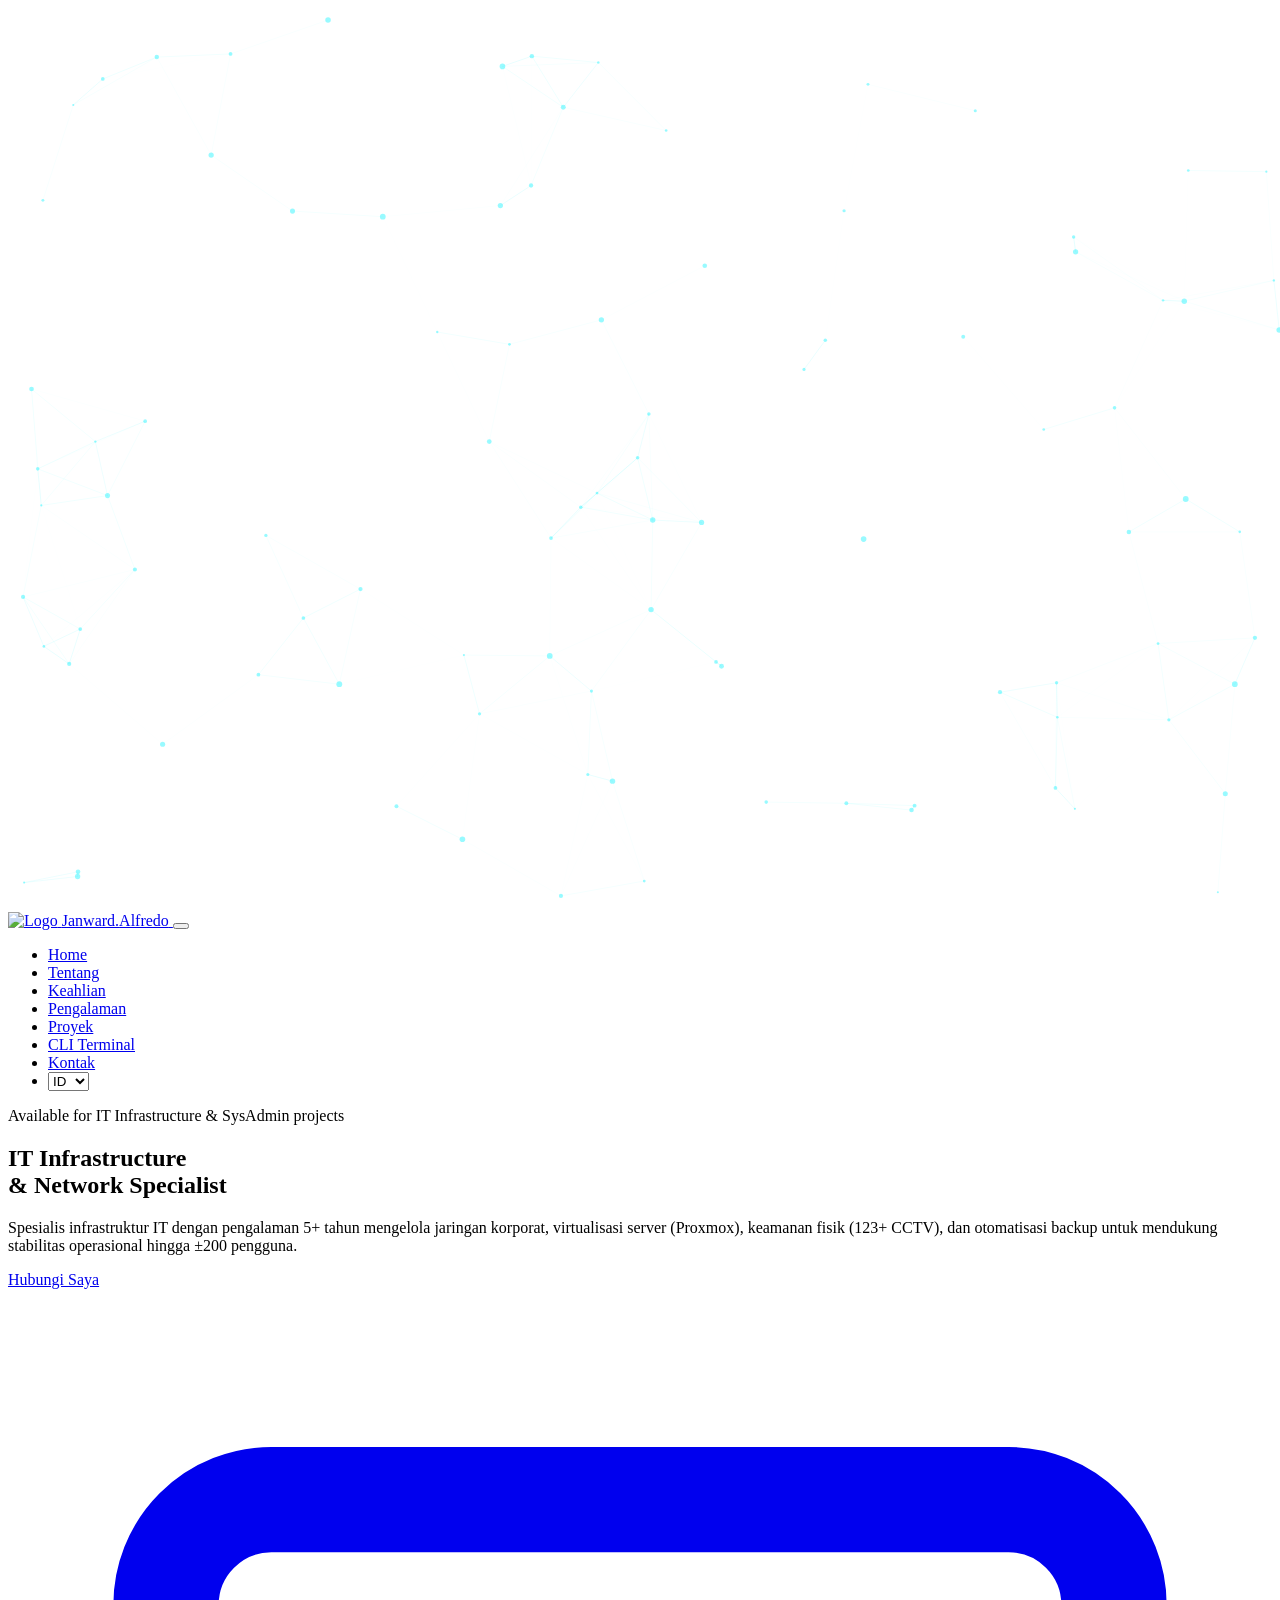
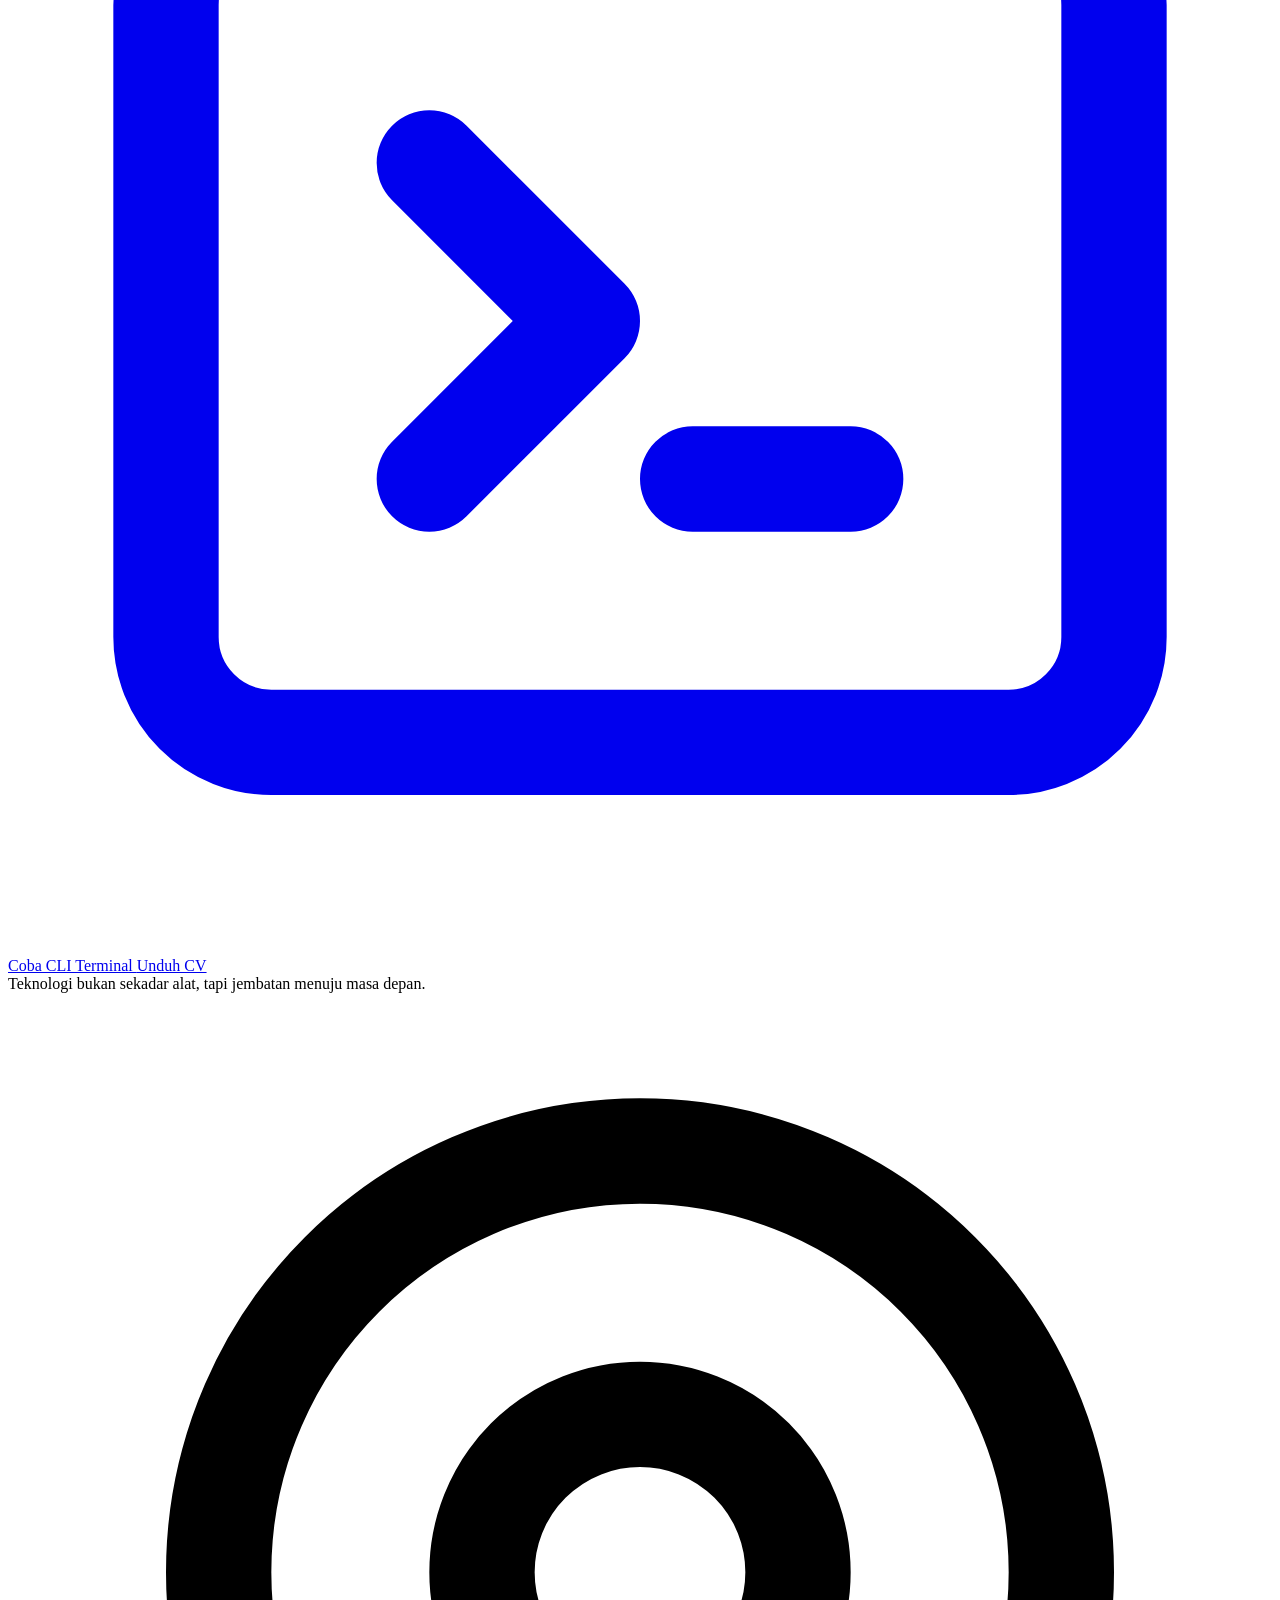
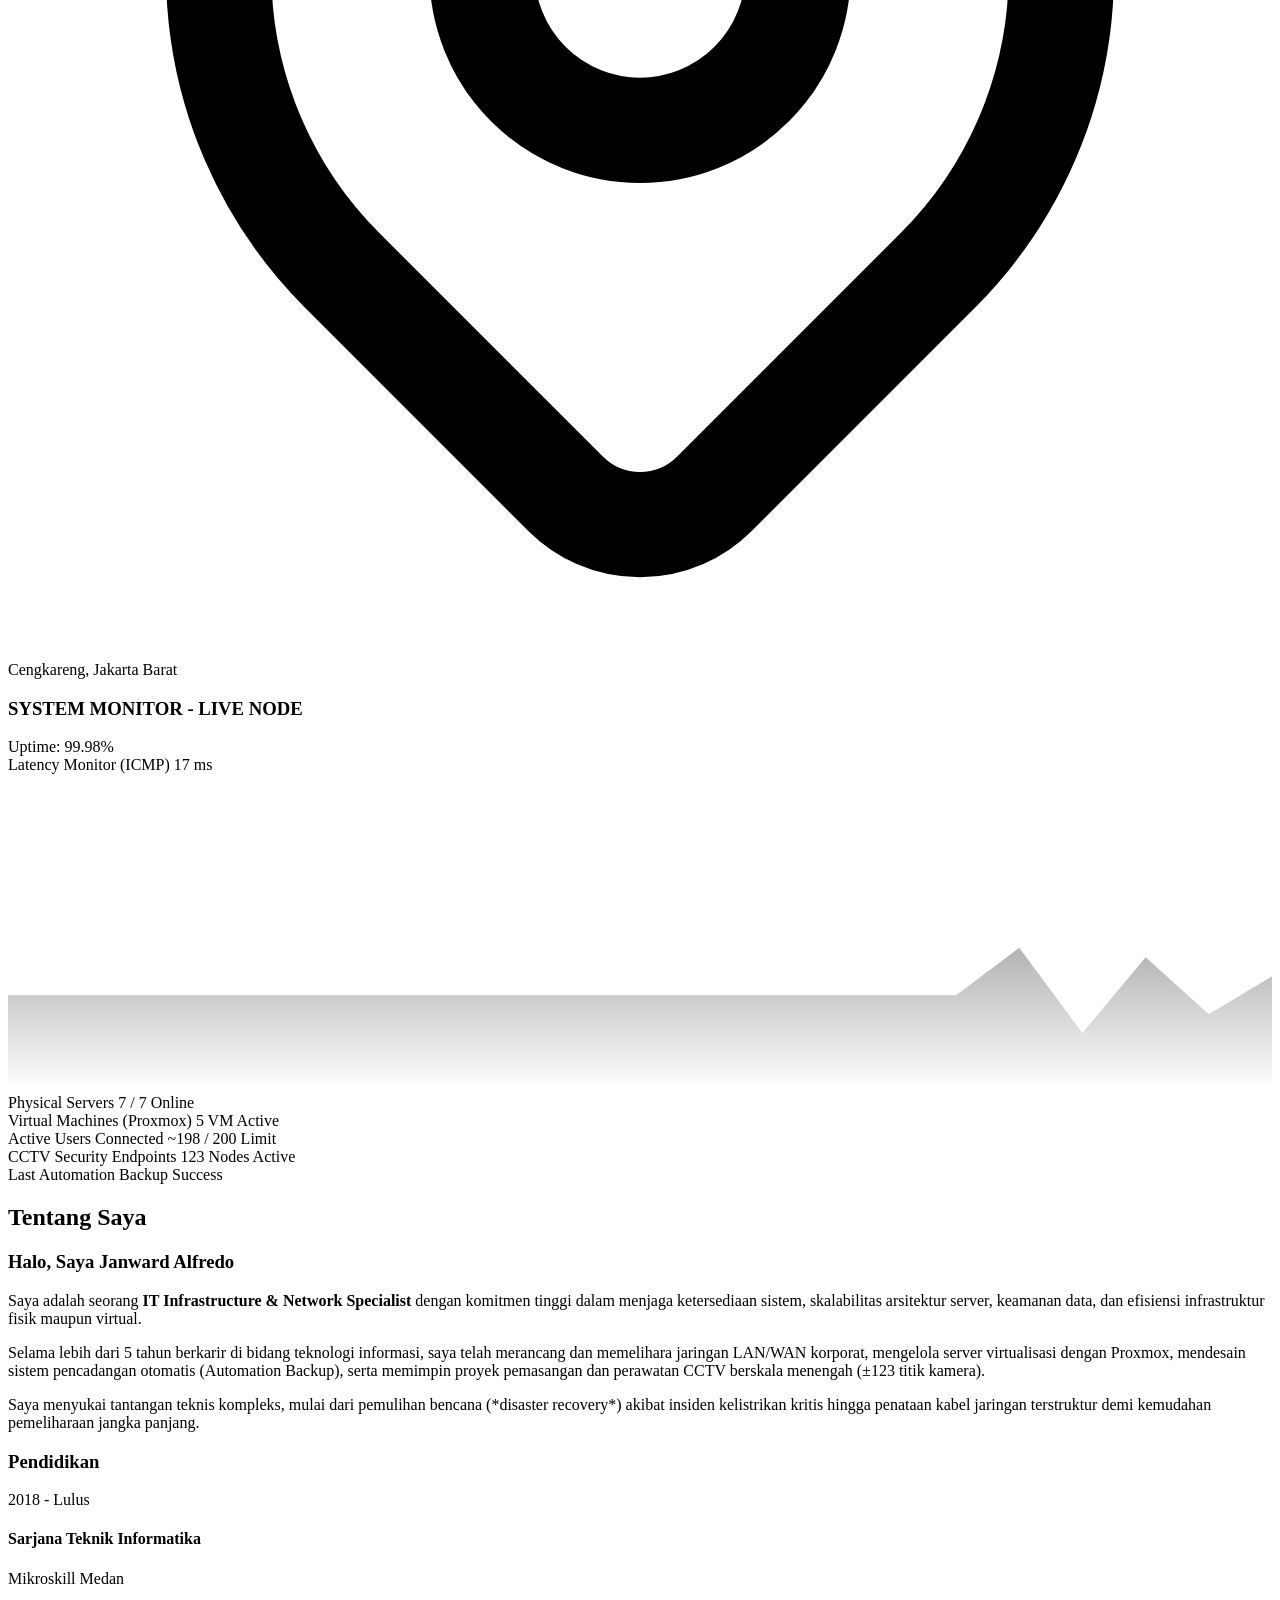
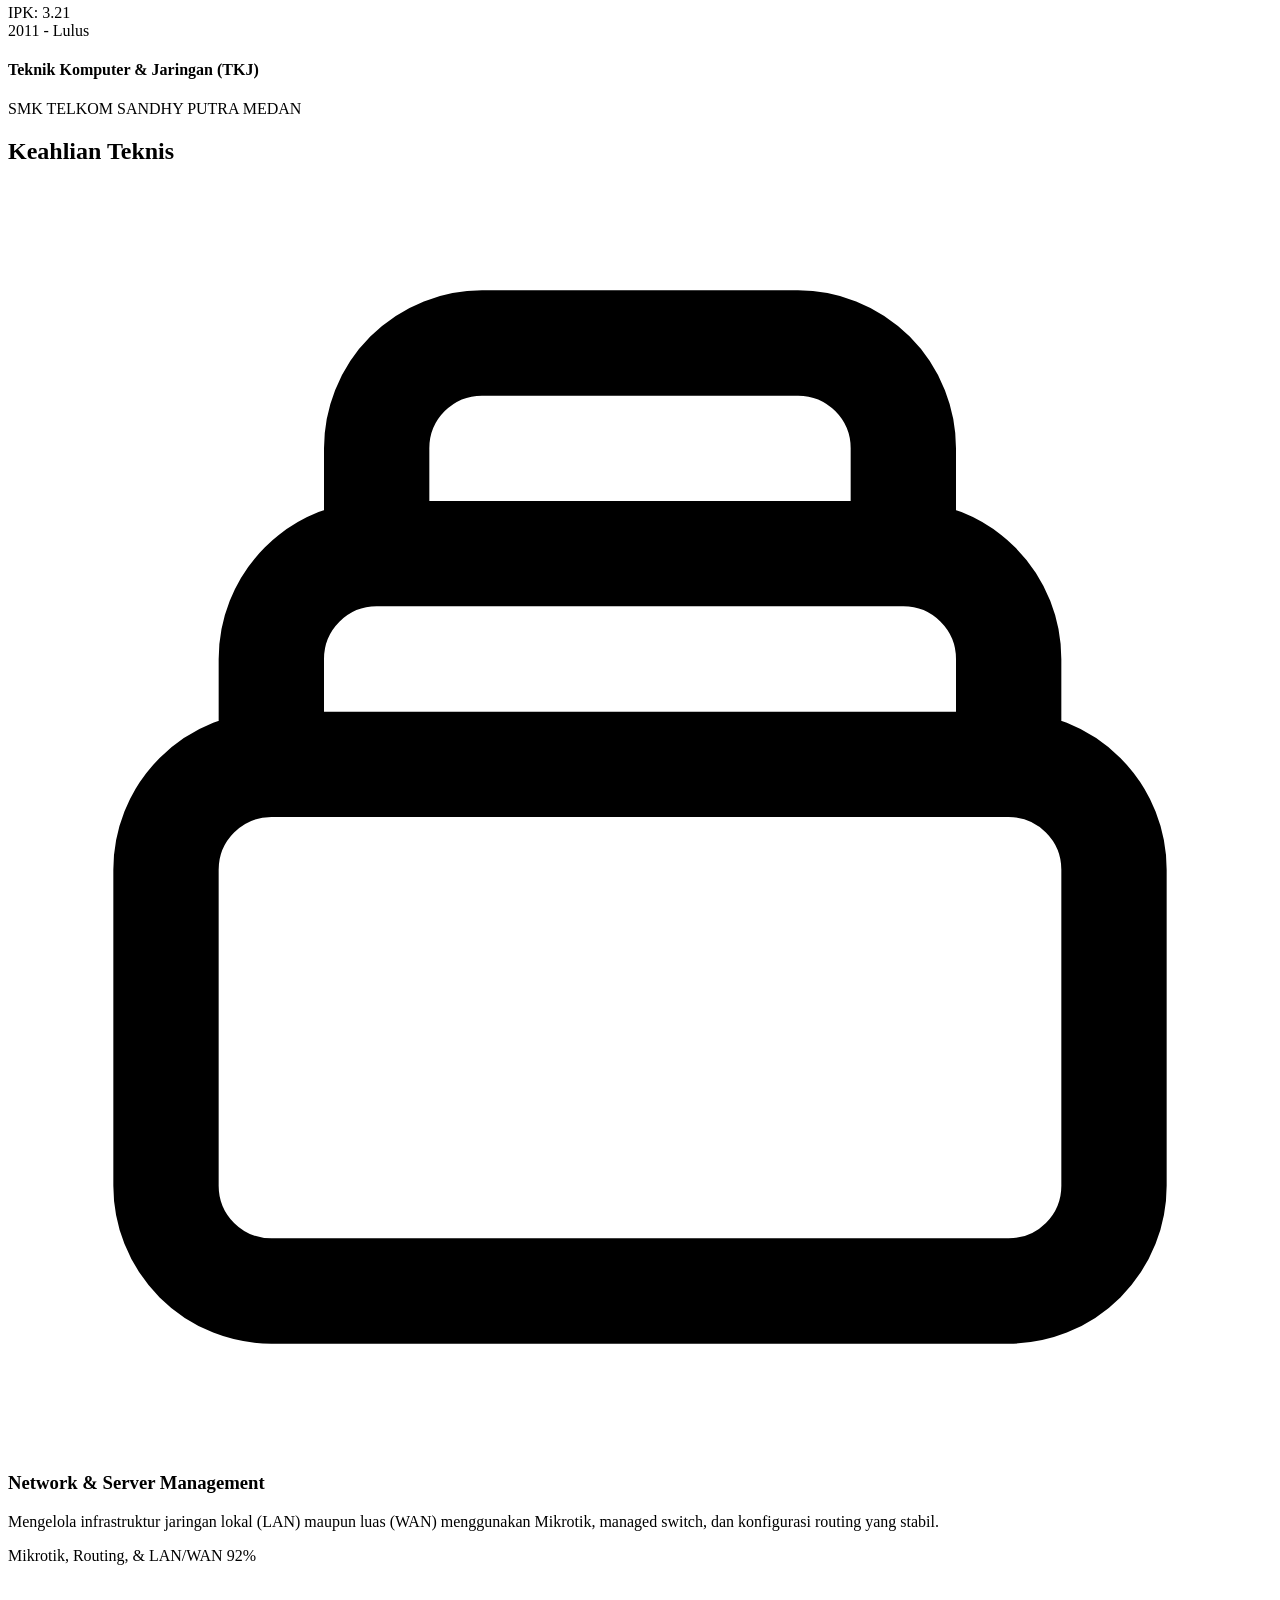
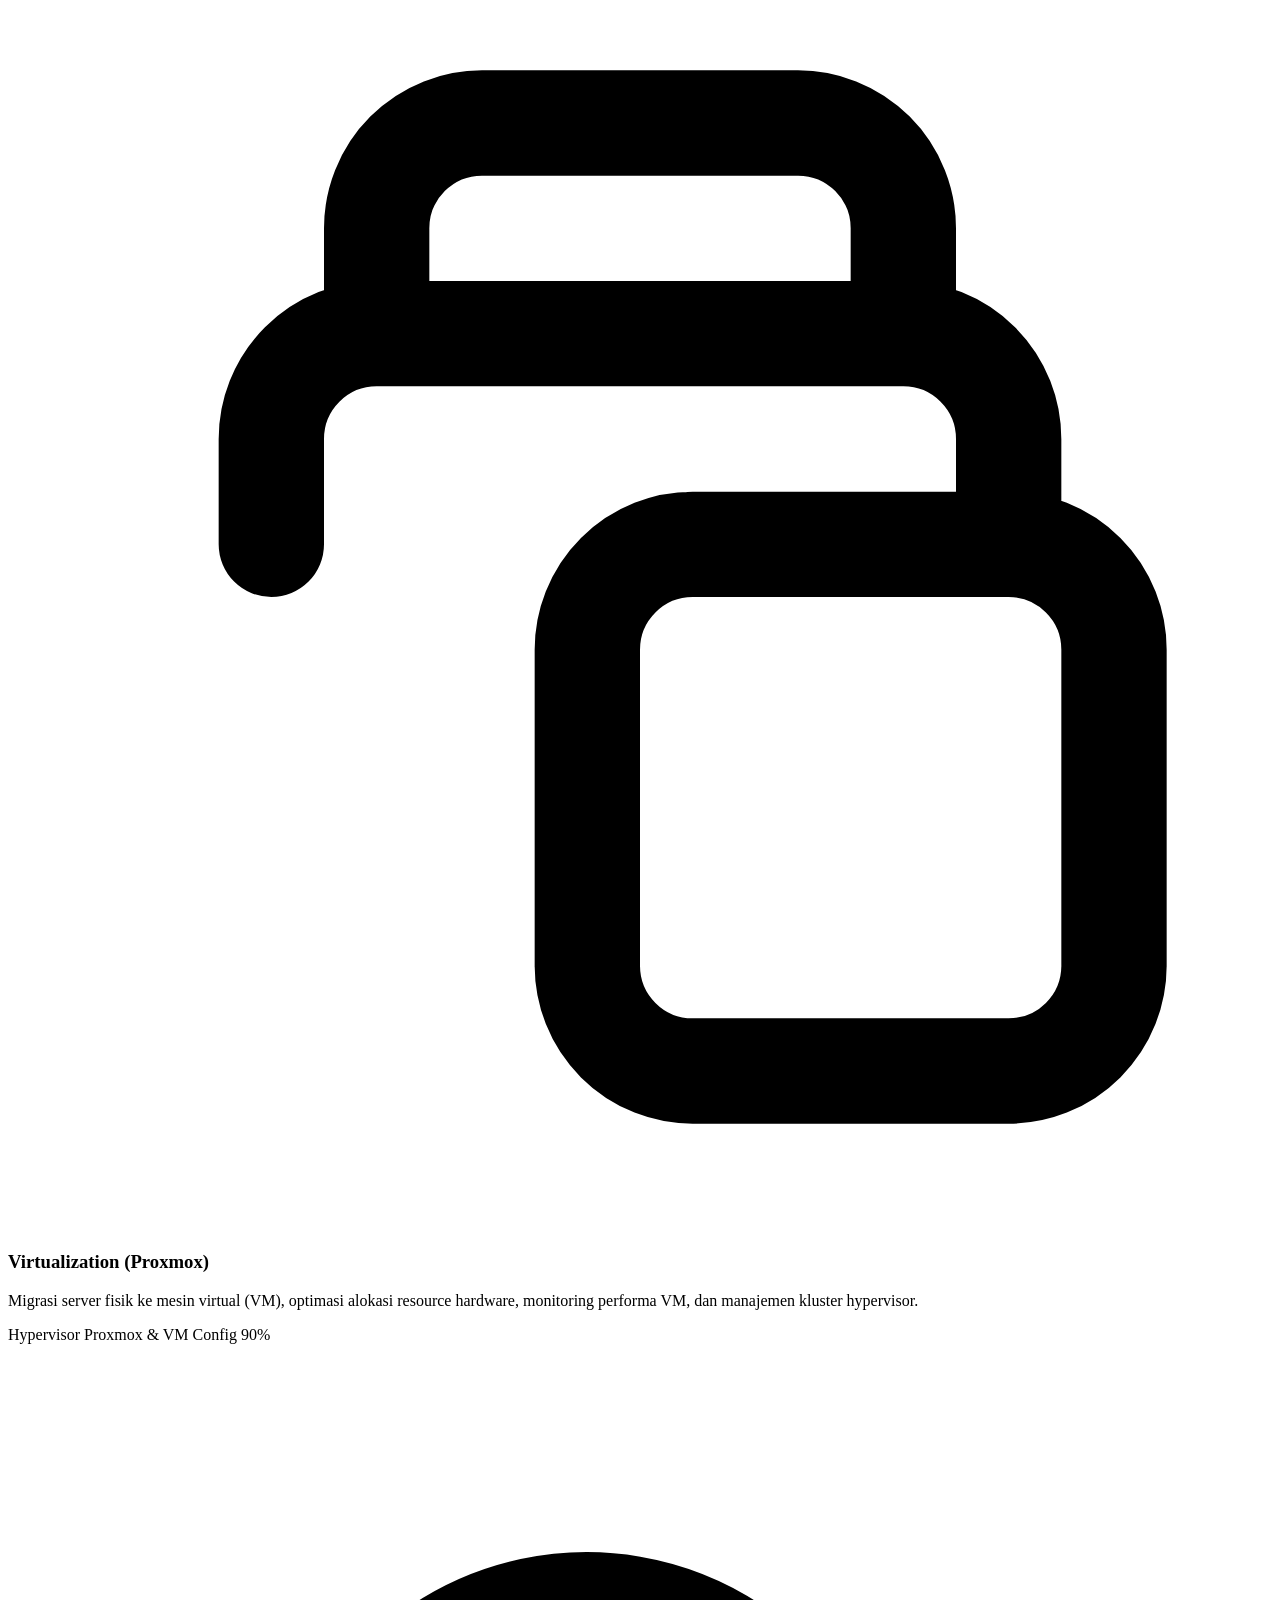
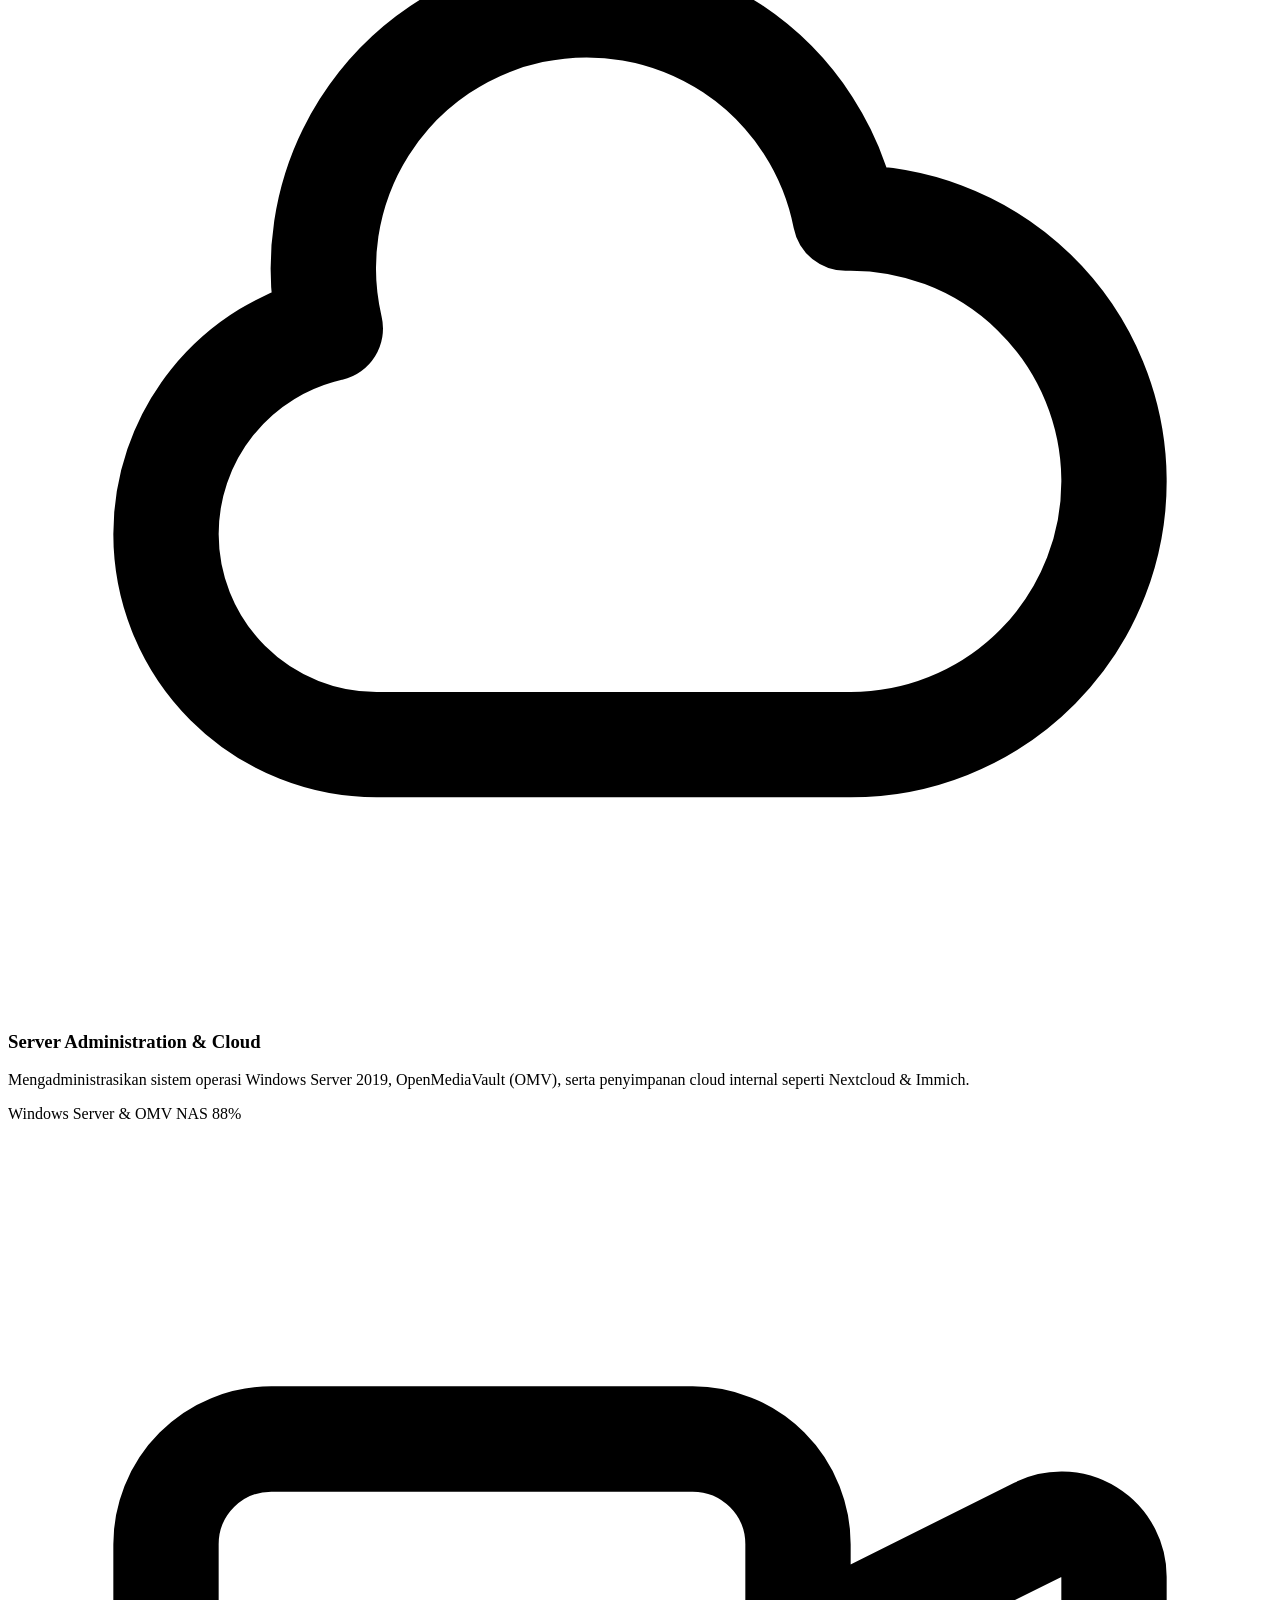
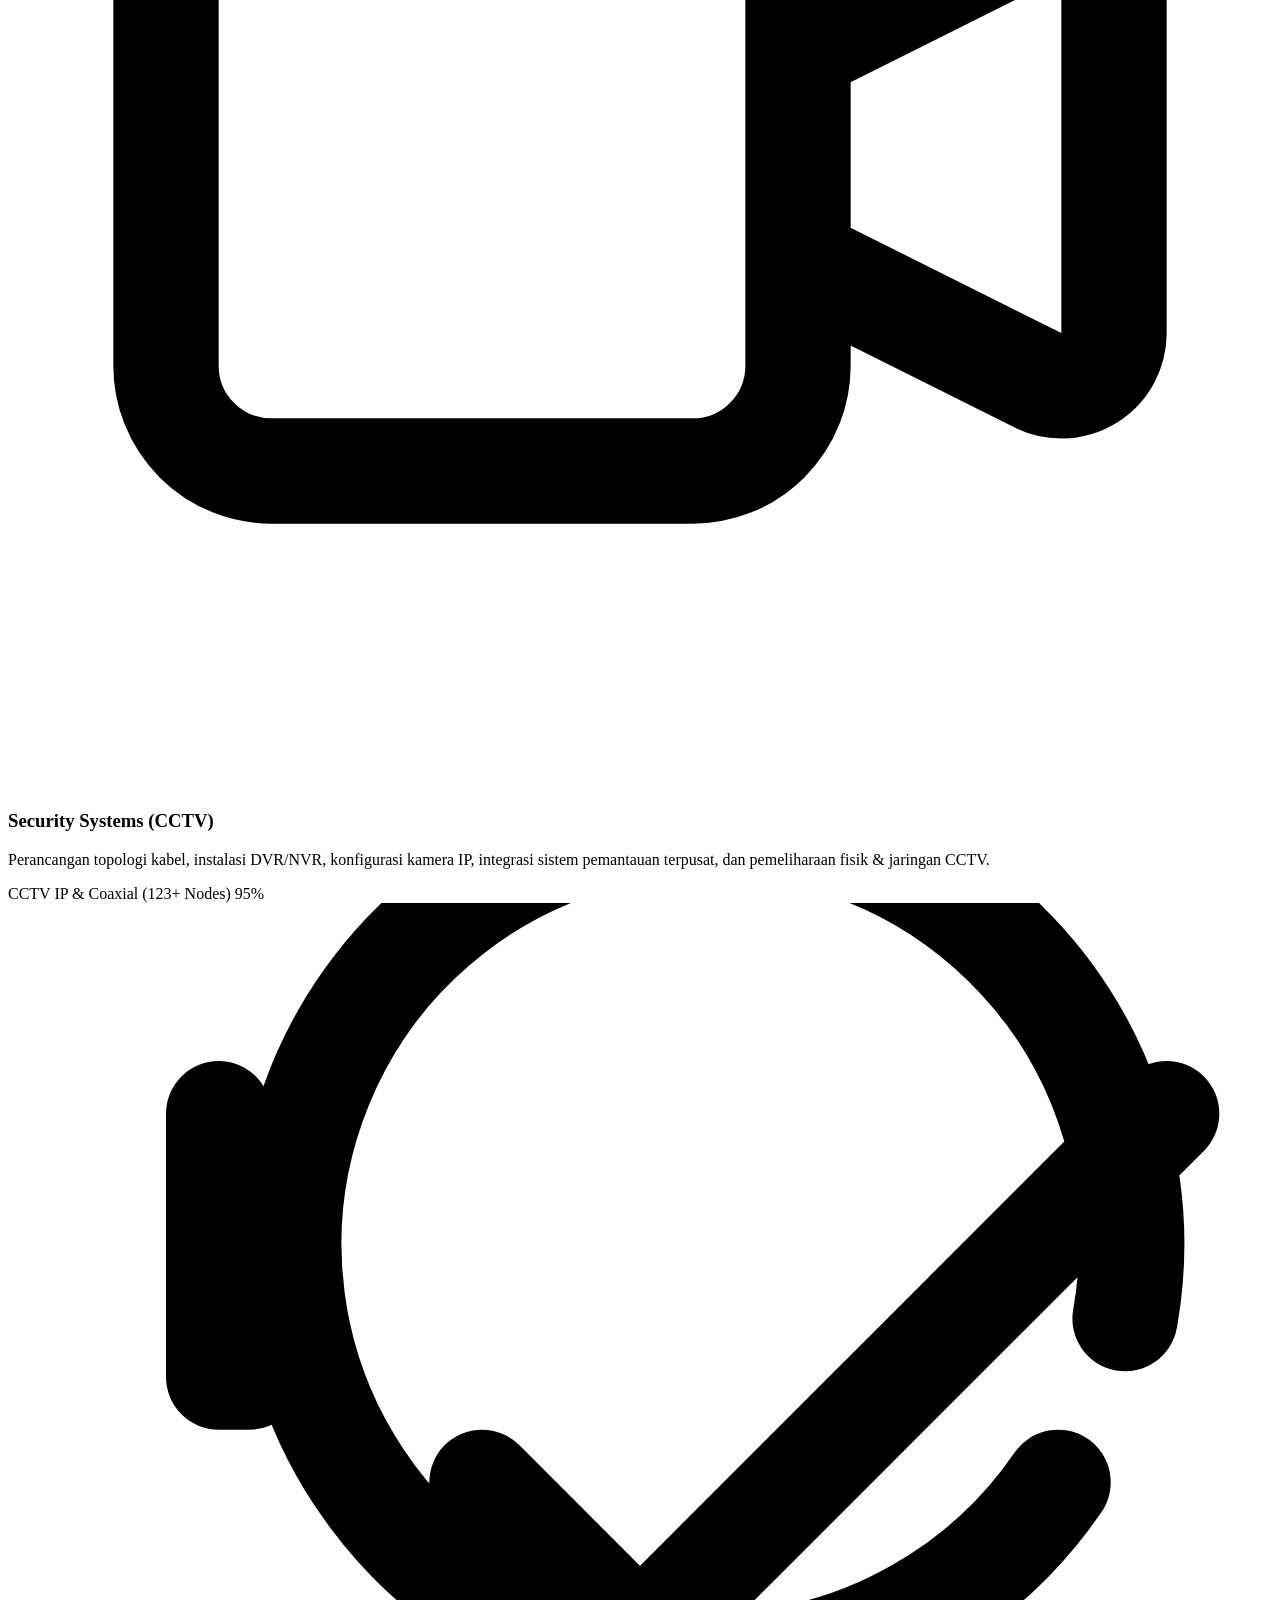
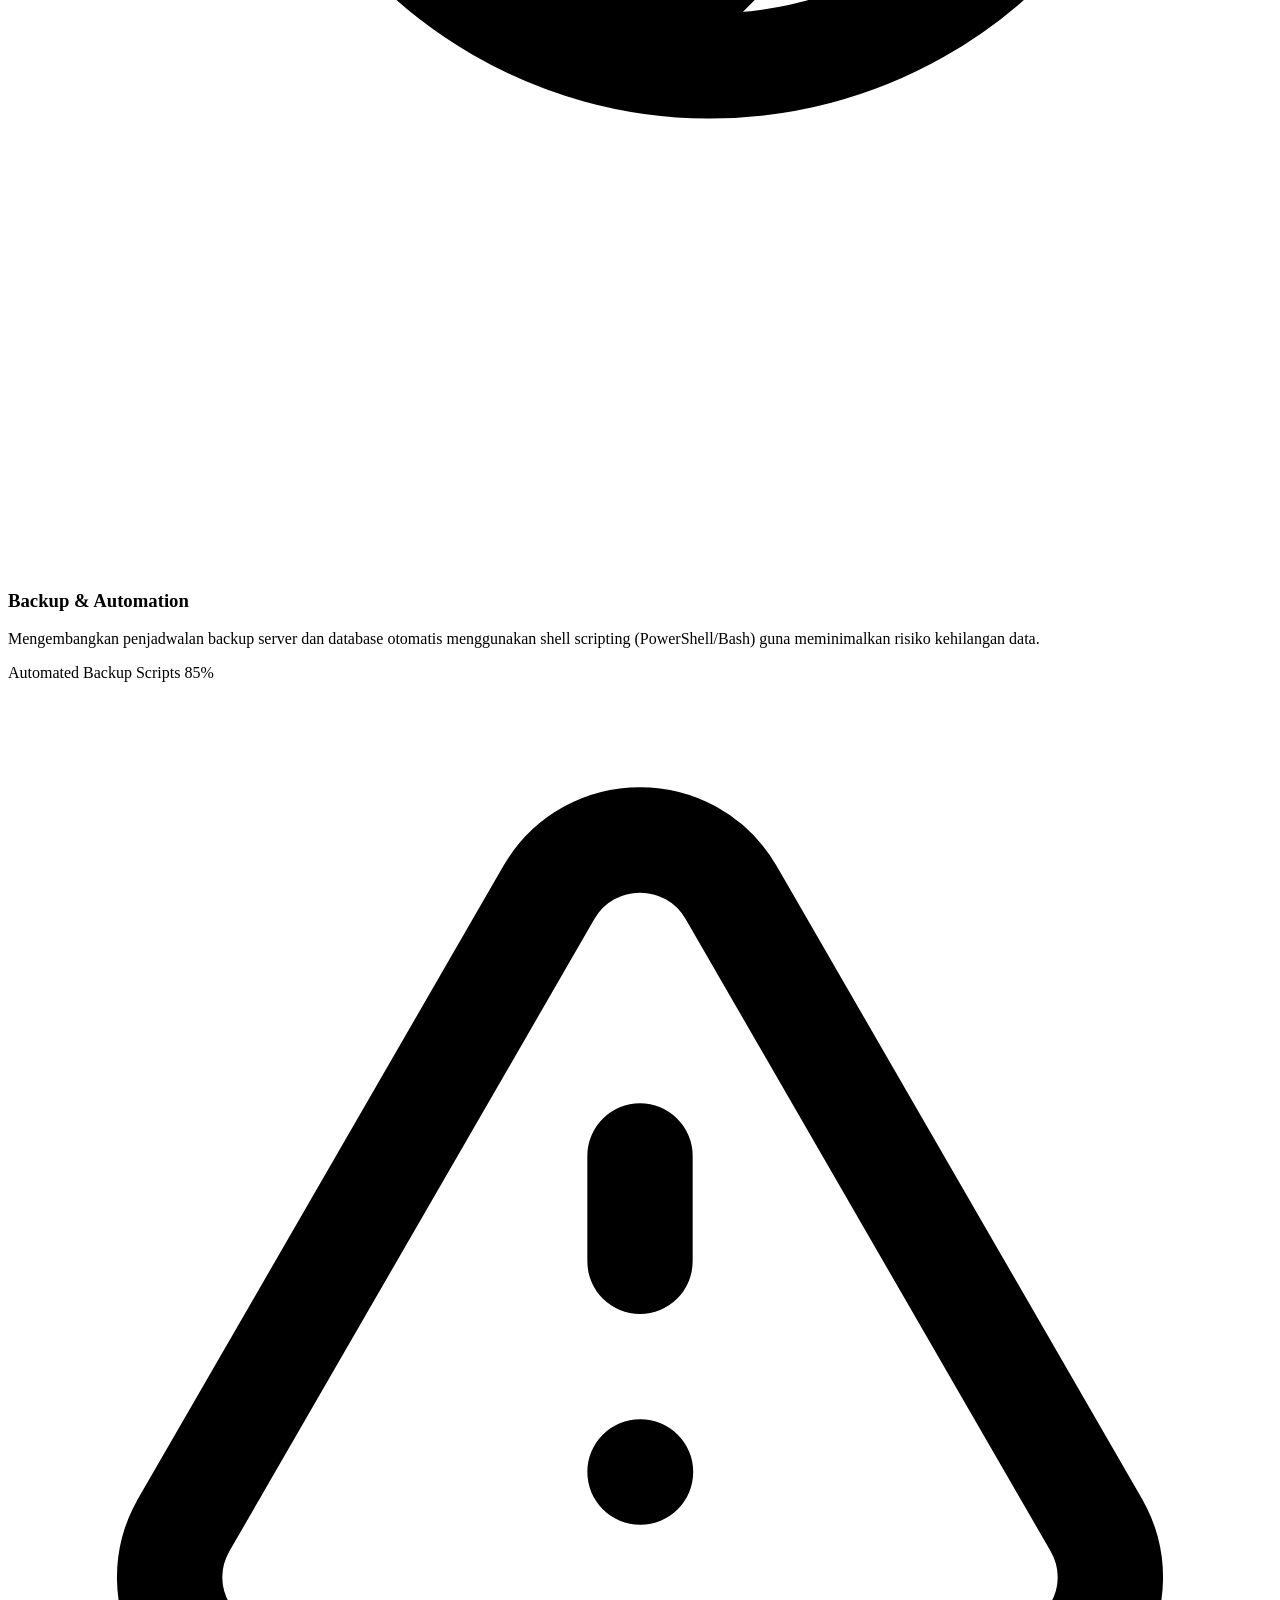
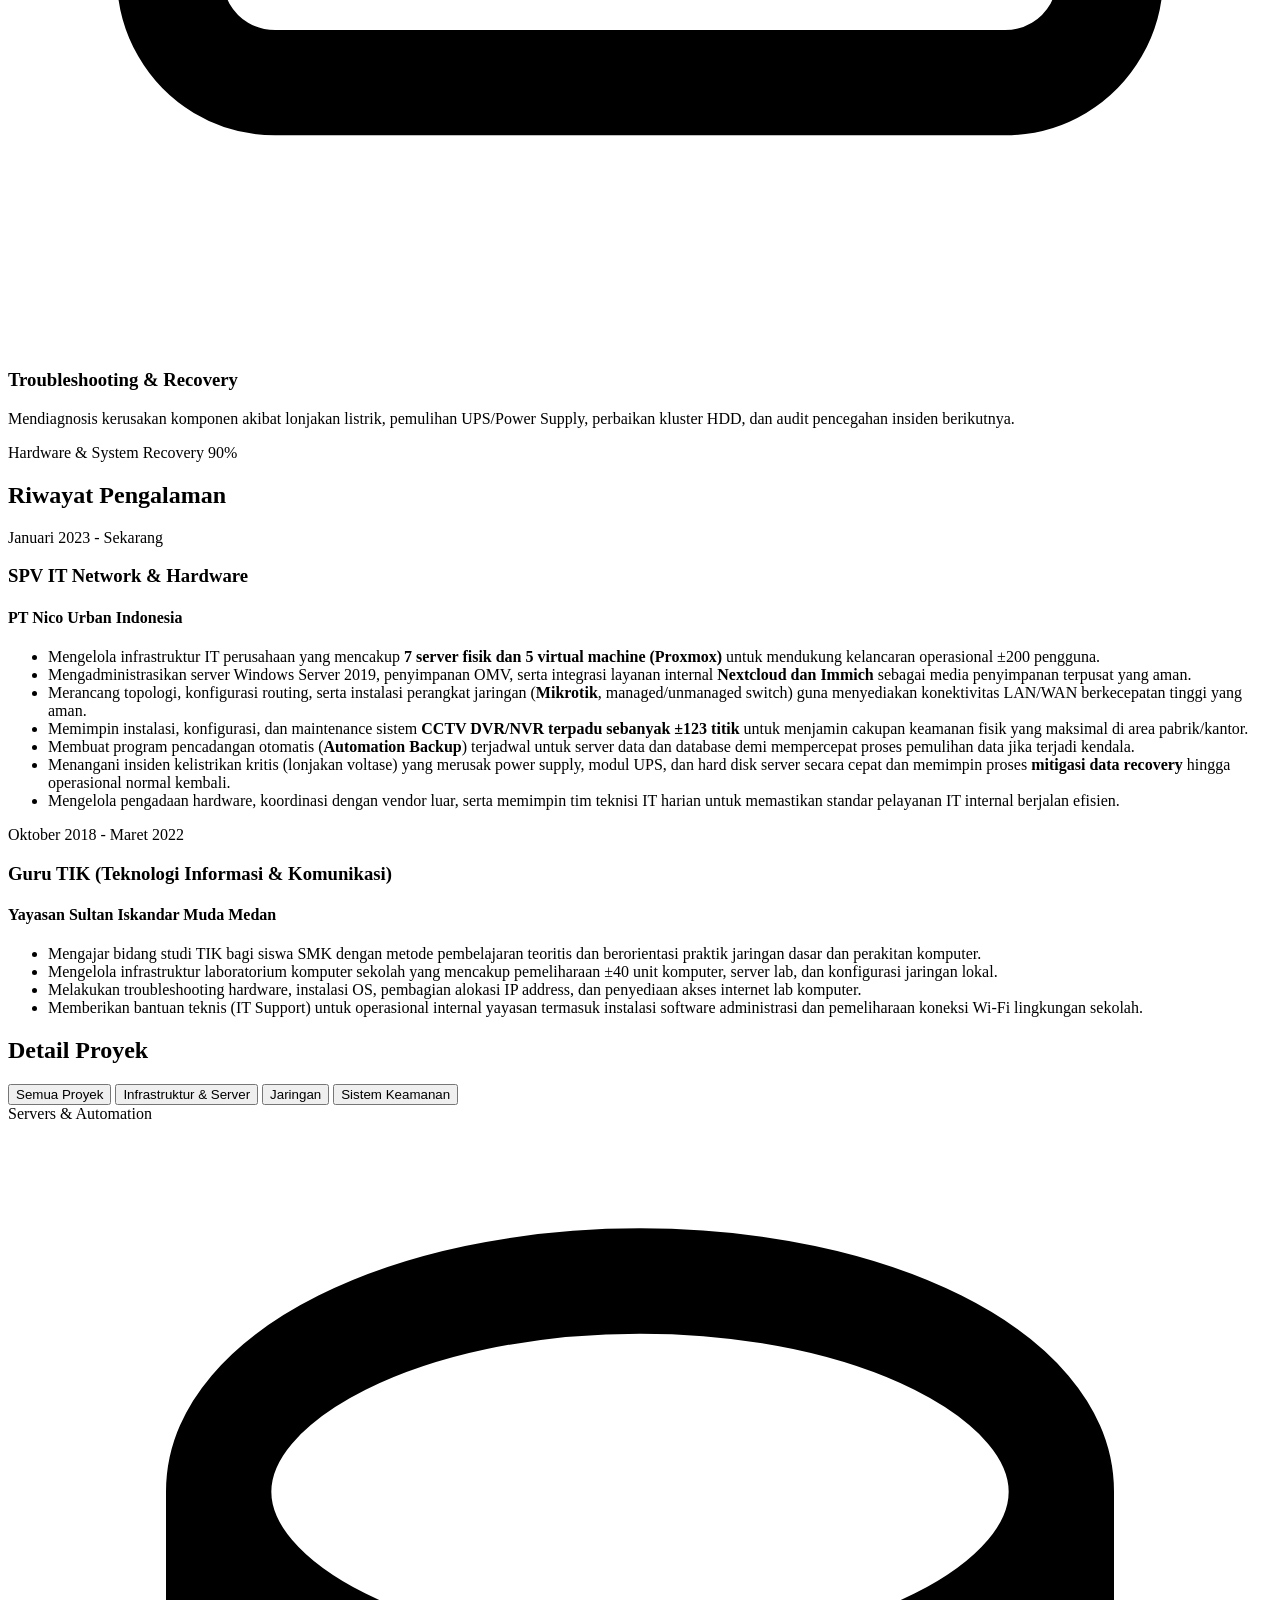
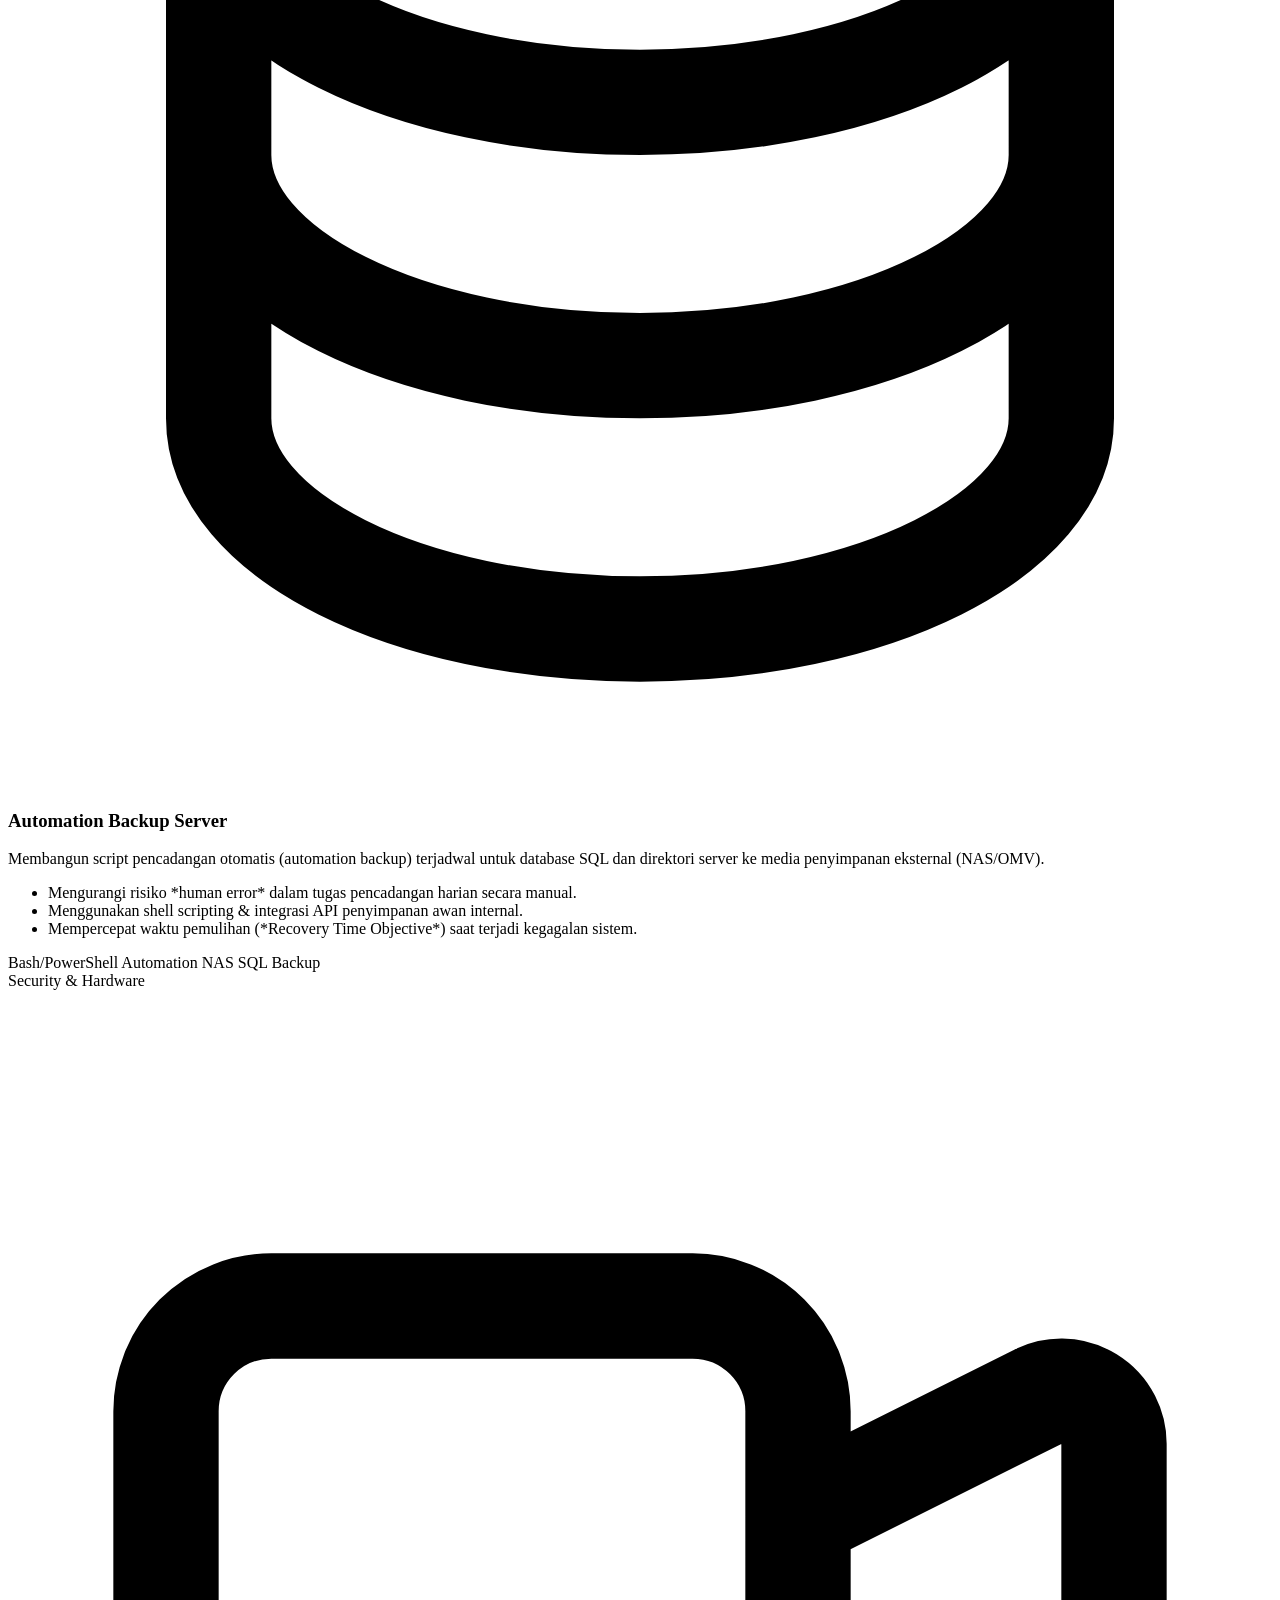
==== index.html @ 88305dc4 "Perbaiki form kontak dan keamanan website Co-authored-by: Copilot <223556219+Copilot@users.noreply.g" ====
<!DOCTYPE html>
<html lang="id">

<head>
    <meta charset="UTF-8">
    <meta name="viewport" content="width=device-width, initial-scale=1.0">
    <meta name="description"
        content="Portfolio Profesional Janward Alfredo - IT Infrastructure, Network & Server Specialist dengan pengalaman 5+ tahun dalam pengelolaan server, virtualisasi, jaringan, dan keamanan.">
    <title>Janward Alfredo | IT Infrastructure & Network Specialist</title>
    <!-- Google Fonts -->
    <link rel="preconnect" href="https://fonts.googleapis.com">
    <link rel="preconnect" href="https://fonts.gstatic.com" crossorigin>
    <link
        href="https://fonts.googleapis.com/css2?family=Fira+Code:wght@400;500;700&family=Inter:wght@300;400;500;600;700;800&display=swap"
        rel="stylesheet">
    <!-- Main Stylesheet -->
    <link rel="stylesheet" href="index.css">
</head>

<body>
    <!-- Background Canvas Node Network -->
    <canvas id="network-canvas"></canvas>

    <!-- Header / Navigation Bar -->
    <header class="navbar">
        <div class="navbar-container">
            <a href="#" class="logo">
                <!-- <span class="logo-icon">&lt;/&gt;</span>-->
                <img src="Logo.png" alt="Logo" class="logo-icon">
                <span class="logo-text">Janward.<span>Alfredo</span></span>
            </a>
            <button class="nav-toggle" id="nav-toggle" aria-label="Buka menu navigasi" aria-controls="nav-menu" aria-expanded="false">
                <span class="bar"></span>
                <span class="bar"></span>
                <span class="bar"></span>
            </button>
            <nav class="nav-menu" id="nav-menu">
                <ul>
                    <li><a href="#hero" class="nav-link active">Home</a></li>
                    <li><a href="#about" class="nav-link">Tentang</a></li>
                    <li><a href="#skills" class="nav-link">Keahlian</a></li>
                    <li><a href="#experience" class="nav-link">Pengalaman</a></li>
                    <li><a href="#projects" class="nav-link">Proyek</a></li>
                    <li><a href="#terminal-section" class="nav-link">CLI Terminal</a></li>
                    <li><a href="#contact" class="nav-link btn-contact-nav" data-i18n="navContact">Kontak</a></li>
                    <li>
                        <select class="lang-dropdown" aria-label="Pilih bahasa" onchange="setLanguage(this.value)">
                            <option value="id">ID</option>
                            <option value="en">EN</option>
                        </select>
                    </li>
                </ul>
            </nav>
        </div>
    </header>
    <main class="main-content">

        <!-- Hero Section -->
        <section id="hero" class="hero-section">
            <div class="container hero-grid">
                <div class="hero-info animate-left">
                    <div class="status-badge">
                        <span class="ping-dot"></span>
                        <span class="status-text">Available for IT Infrastructure & SysAdmin projects</span>
                    </div>
                    <h1 class="hero-title">
                        IT Infrastructure <br>
                        <span class="gradient-text">&amp; Network Specialist</span>
                    </h1>
                    <p class="hero-description">
                        Spesialis infrastruktur IT dengan pengalaman 5+ tahun mengelola jaringan korporat, virtualisasi
                        server (Proxmox), keamanan fisik (123+ CCTV), dan otomatisasi backup untuk mendukung stabilitas
                        operasional hingga &plusmn;200 pengguna.
                    </p>
                    <div class="hero-cta">
                        <a href="#contact" class="btn btn-primary">Hubungi Saya</a>
                        <a href="#terminal-section" class="btn btn-secondary">
                            <svg class="icon-btn" fill="none" stroke="currentColor" viewBox="0 0 24 24"
                                xmlns="http://www.w3.org/2000/svg">
                                <path stroke-linecap="round" stroke-linejoin="round" stroke-width="2"
                                    d="M8 9l3 3-3 3m5 0h3M5 20h14a2 2 0 002-2V6a2 2 0 00-2-2H5a2 2 0 00-2 2v12a2 2 0 002 2z">
                                </path>
                            </svg>
                            Coba CLI Terminal
                        </a>
                        <a href="Janward Alfredo - CV.pdf" class="btn btn-secondary" download>
                            Unduh CV
                        </a>
                    </div>

                    <div class="janward-motivasi-box">
                        <div class="janward-motivasi-content" id="janward-motivasi-text">Loading...</div>
                    </div>
                    <div class="location-tag">
                        <svg class="icon" fill="none" stroke="currentColor" viewBox="0 0 24 24"
                            xmlns="http://www.w3.org/2000/svg">
                            <path stroke-linecap="round" stroke-linejoin="round" stroke-width="2"
                                d="M17.657 16.657L13.414 20.9a1.998 1.998 0 01-2.827 0l-4.244-4.243a8 8 0 1111.314 0z">
                            </path>
                            <path stroke-linecap="round" stroke-linejoin="round" stroke-width="2"
                                d="M15 11a3 3 0 11-6 0 3 3 0 016 0z"></path>
                        </svg>
                        <span>Cengkareng, Jakarta Barat</span>
                    </div>
                </div>

                <!-- Server Dashboard Widget -->
                <div class="hero-dashboard animate-right">
                    <div class="dashboard-card">
                        <div class="dashboard-header">
                            <div class="dashboard-title">
                                <span class="pulse-green"></span>
                                <h3>SYSTEM MONITOR - LIVE NODE</h3>
                            </div>
                            <span class="uptime-badge">Uptime: 99.98%</span>
                        </div>
                        <div class="dashboard-body">
                            <!-- Live Terminal Graph -->
                            <div class="graph-container">
                                <div class="graph-header">
                                    <span>Latency Monitor (ICMP)</span>
                                    <span id="live-latency">12 ms</span>
                                </div>
                                <div class="svg-graph-wrapper">
                                    <svg id="latency-svg" viewBox="0 0 400 100" preserveAspectRatio="none">
                                        <defs>
                                            <linearGradient id="graph-grad" x1="0%" y1="0%" x2="0%" y2="100%">
                                                <stop offset="0%" stop-color="var(--accent-cyan)" stop-opacity="0.3">
                                                </stop>
                                                <stop offset="100%" stop-color="var(--accent-cyan)" stop-opacity="0.0">
                                                </stop>
                                            </linearGradient>
                                        </defs>
                                        <!-- Gradient area -->
                                        <path id="latency-area" fill="url(#graph-grad)"
                                            d="M 0 100 Q 100 100 200 100 T 400 100 L 400 100 L 0 100 Z"></path>
                                        <!-- Line path -->
                                        <path id="latency-line" fill="none" stroke="var(--accent-cyan)" stroke-width="2"
                                            d="M 0 100 Q 100 100 200 100 T 400 100"></path>
                                    </svg>
                                </div>
                            </div>
                            <!-- Stats Grid -->
                            <div class="stats-grid">
                                <div class="stat-box">
                                    <span class="stat-label">Physical Servers</span>
                                    <span class="stat-value text-blue">7 / 7 <span class="stat-sub">Online</span></span>
                                </div>
                                <div class="stat-box">
                                    <span class="stat-label">Virtual Machines (Proxmox)</span>
                                    <span class="stat-value text-cyan">5 VM <span class="stat-sub">Active</span></span>
                                </div>
                                <div class="stat-box">
                                    <span class="stat-label">Active Users Connected</span>
                                    <span class="stat-value text-emerald">~198 <span class="stat-sub">/ 200
                                            Limit</span></span>
                                </div>
                                <div class="stat-box">
                                    <span class="stat-label">CCTV Security Endpoints</span>
                                    <span class="stat-value text-green">123 <span class="stat-sub">Nodes
                                            Active</span></span>
                                </div>
                            </div>
                            <!-- Automation Backup Status -->
                            <div class="backup-status">
                                <div class="backup-label">
                                    <span>Last Automation Backup</span>
                                    <span class="backup-badge-success">Success</span>
                                </div>
                                <div class="progress-bar-container">
                                    <div class="progress-bar-fill" style="width: 100%"></div>
                                </div>
                            </div>
                        </div>
                    </div>
                </div>
            </div>
        </section>

        <!-- About Section -->
        <section id="about" class="about-section scroll-reveal">
            <div class="container">
                <div class="section-header text-center">
                    <h2 class="section-title">Tentang Saya</h2>
                    <div class="title-underline"></div>
                </div>

                <div class="about-content grid-2">
                    <div class="about-text">
                        <h3>Halo, Saya Janward Alfredo</h3>
                        <p class="paragraph">
                            Saya adalah seorang <strong>IT Infrastructure &amp; Network Specialist</strong> dengan
                            komitmen tinggi dalam menjaga ketersediaan sistem, skalabilitas arsitektur server, keamanan
                            data, dan efisiensi infrastruktur fisik maupun virtual.
                        </p>
                        <p class="paragraph">
                            Selama lebih dari 5 tahun berkarir di bidang teknologi informasi, saya telah merancang dan
                            memelihara jaringan LAN/WAN korporat, mengelola server virtualisasi dengan Proxmox,
                            mendesain sistem pencadangan otomatis (Automation Backup), serta memimpin proyek pemasangan
                            dan perawatan CCTV berskala menengah (&plusmn;123 titik kamera).
                        </p>
                        <p class="paragraph">
                            Saya menyukai tantangan teknis kompleks, mulai dari pemulihan bencana (*disaster recovery*)
                            akibat insiden kelistrikan kritis hingga penataan kabel jaringan terstruktur demi kemudahan
                            pemeliharaan jangka panjang.
                        </p>
                    </div>

                    <div class="about-education">
                        <h3>Pendidikan</h3>
                        <div class="education-timeline">
                            <div class="edu-item">
                                <span class="edu-year">2018 - Lulus</span>
                                <h4 class="edu-title">Sarjana Teknik Informatika</h4>
                                <p class="edu-school">Mikroskill Medan</p>
                                <span class="edu-gpa">IPK: 3.21</span>
                            </div>
                            <div class="edu-item">
                                <span class="edu-year">2011 - Lulus</span>
                                <h4 class="edu-title">Teknik Komputer &amp; Jaringan (TKJ)</h4>
                                <p class="edu-school">SMK TELKOM SANDHY PUTRA MEDAN</p>
                            </div>
                        </div>
                    </div>
                </div>
            </div>
        </section>

        <!-- Skills Section -->
        <section id="skills" class="skills-section scroll-reveal">
            <div class="container">
                <div class="section-header text-center">
                    <h2 class="section-title">Keahlian Teknis</h2>
                    <div class="title-underline"></div>
                </div>
                <div class="skills-grid">
                    <!-- Card 1: Network & Security -->
                    <div class="skill-card">
                        <div class="skill-card-icon text-cyan">
                            <svg class="w-12 h-12" fill="none" stroke="currentColor" viewBox="0 0 24 24"
                                xmlns="http://www.w3.org/2000/svg">
                                <path stroke-linecap="round" stroke-linejoin="round" stroke-width="2"
                                    d="M19 11H5m14 0a2 2 0 012 2v6a2 2 0 01-2 2H5a2 2 0 01-2-2v-6a2 2 0 012-2m14 0V9a2 2 0 00-2-2M5 11V9a2 2 0 012-2m0 0V5a2 2 0 012-2h6a2 2 0 012 2v2M7 7h10">
                                </path>
                            </svg>
                        </div>
                        <h3>Network &amp; Server Management</h3>
                        <p>Mengelola infrastruktur jaringan lokal (LAN) maupun luas (WAN) menggunakan Mikrotik, managed
                            switch, dan konfigurasi routing yang stabil.</p>
                        <div class="skill-progress">
                            <div class="skill-progress-head">
                                <span>Mikrotik, Routing, &amp; LAN/WAN</span>
                                <span>92%</span>
                            </div>
                            <div class="progress-bar-container">
                                <div class="progress-bar-fill bg-cyan" style="width: 92%"></div>
                            </div>
                        </div>
                    </div>

                    <!-- Card 2: Virtualization -->
                    <div class="skill-card">
                        <div class="skill-card-icon text-blue">
                            <svg class="w-12 h-12" fill="none" stroke="currentColor" viewBox="0 0 24 24"
                                xmlns="http://www.w3.org/2000/svg">
                                <path stroke-linecap="round" stroke-linejoin="round" stroke-width="2"
                                    d="M19 11h-6m6 0a2 2 0 012 2v6a2 2 0 01-2 2h-6a2 2 0 01-2-2v-6a2 2 0 012-2m6 0V9a2 2 0 00-2-2M5 11V9a2 2 0 012-2m0 0V5a2 2 0 012-2h6a2 2 0 012 2v2M7 7h10">
                                </path>
                            </svg>
                        </div>
                        <h3>Virtualization (Proxmox)</h3>
                        <p>Migrasi server fisik ke mesin virtual (VM), optimasi alokasi resource hardware, monitoring
                            performa VM, dan manajemen kluster hypervisor.</p>
                        <div class="skill-progress">
                            <div class="skill-progress-head">
                                <span>Hypervisor Proxmox &amp; VM Config</span>
                                <span>90%</span>
                            </div>
                            <div class="progress-bar-container">
                                <div class="progress-bar-fill bg-blue" style="width: 90%"></div>
                            </div>
                        </div>
                    </div>

                    <!-- Card 3: Windows Server & Storage -->
                    <div class="skill-card">
                        <div class="skill-card-icon text-emerald">
                            <svg class="w-12 h-12" fill="none" stroke="currentColor" viewBox="0 0 24 24"
                                xmlns="http://www.w3.org/2000/svg">
                                <path stroke-linecap="round" stroke-linejoin="round" stroke-width="2"
                                    d="M3 15a4 4 0 004 4h9a5 5 0 10-.1-9.999 5.002 5.002 0 10-9.78 2.096A4.001 4.001 0 003 15z">
                                </path>
                            </svg>
                        </div>
                        <h3>Server Administration &amp; Cloud</h3>
                        <p>Mengadministrasikan sistem operasi Windows Server 2019, OpenMediaVault (OMV), serta
                            penyimpanan cloud internal seperti Nextcloud &amp; Immich.</p>
                        <div class="skill-progress">
                            <div class="skill-progress-head">
                                <span>Windows Server &amp; OMV NAS</span>
                                <span>88%</span>
                            </div>
                            <div class="progress-bar-container">
                                <div class="progress-bar-fill bg-emerald" style="width: 88%"></div>
                            </div>
                        </div>
                    </div>

                    <!-- Card 4: CCTV & Infrastructure -->
                    <div class="skill-card">
                        <div class="skill-card-icon text-green">
                            <svg class="w-12 h-12" fill="none" stroke="currentColor" viewBox="0 0 24 24"
                                xmlns="http://www.w3.org/2000/svg">
                                <path stroke-linecap="round" stroke-linejoin="round" stroke-width="2"
                                    d="M15 10l4.553-2.276A1 1 0 0121 8.618v6.764a1 1 0 01-1.447.894L15 14M5 18h8a2 2 0 002-2V8a2 2 0 00-2-2H5a2 2 0 00-2 2v8a2 2 0 002 2z">
                                </path>
                            </svg>
                        </div>
                        <h3>Security Systems (CCTV)</h3>
                        <p>Perancangan topologi kabel, instalasi DVR/NVR, konfigurasi kamera IP, integrasi sistem
                            pemantauan terpusat, dan pemeliharaan fisik &amp; jaringan CCTV.</p>
                        <div class="skill-progress">
                            <div class="skill-progress-head">
                                <span>CCTV IP &amp; Coaxial (123+ Nodes)</span>
                                <span>95%</span>
                            </div>
                            <div class="progress-bar-container">
                                <div class="progress-bar-fill bg-green" style="width: 95%"></div>
                            </div>
                        </div>
                    </div>

                    <!-- Card 5: Automation Backup -->
                    <div class="skill-card">
                        <div class="skill-card-icon text-blue">
                            <svg class="w-12 h-12" fill="none" stroke="currentColor" viewBox="0 0 24 24"
                                xmlns="http://www.w3.org/2000/svg">
                                <path stroke-linecap="round" stroke-linejoin="round" stroke-width="2"
                                    d="M4 4v5h.582m15.356 2A8.001 8.001 0 1121.21 7.89M9 11l3 3L22 4"></path>
                            </svg>
                        </div>
                        <h3>Backup &amp; Automation</h3>
                        <p>Mengembangkan penjadwalan backup server dan database otomatis menggunakan shell scripting
                            (PowerShell/Bash) guna meminimalkan risiko kehilangan data.</p>
                        <div class="skill-progress">
                            <div class="skill-progress-head">
                                <span>Automated Backup Scripts</span>
                                <span>85%</span>
                            </div>
                            <div class="progress-bar-container">
                                <div class="progress-bar-fill bg-blue" style="width: 85%"></div>
                            </div>
                        </div>
                    </div>

                    <!-- Card 6: Disaster Recovery -->
                    <div class="skill-card">
                        <div class="skill-card-icon text-cyan">
                            <svg class="w-12 h-12" fill="none" stroke="currentColor" viewBox="0 0 24 24"
                                xmlns="http://www.w3.org/2000/svg">
                                <path stroke-linecap="round" stroke-linejoin="round" stroke-width="2"
                                    d="M12 9v2m0 4h.01m-6.938 4h13.856c1.54 0 2.502-1.667 1.732-3L13.732 4c-.77-1.333-2.694-1.333-3.464 0L3.34 16c-.77 1.333.192 3 1.732 3z">
                                </path>
                            </svg>
                        </div>
                        <h3>Troubleshooting &amp; Recovery</h3>
                        <p>Mendiagnosis kerusakan komponen akibat lonjakan listrik, pemulihan UPS/Power Supply,
                            perbaikan kluster HDD, dan audit pencegahan insiden berikutnya.</p>
                        <div class="skill-progress">
                            <div class="skill-progress-head">
                                <span>Hardware &amp; System Recovery</span>
                                <span>90%</span>
                            </div>
                            <div class="progress-bar-container">
                                <div class="progress-bar-fill bg-cyan" style="width: 90%"></div>
                            </div>
                        </div>
                    </div>
                </div>
            </div>
        </section>

        <!-- Experience Section -->
        <section id="experience" class="experience-section scroll-reveal">
            <div class="container">
                <div class="section-header text-center">
                    <h2 class="section-title">Riwayat Pengalaman</h2>
                    <div class="title-underline"></div>
                </div>
                <div class="timeline">
                    <!-- Experience 1 -->
                    <div class="timeline-item left">
                        <div class="timeline-dot"></div>
                        <div class="timeline-content">
                            <div class="time-header">
                                <span class="time-duration">Januari 2023 - Sekarang</span>
                                <h3 class="experience-role">SPV IT Network &amp; Hardware</h3>
                            </div>
                            <h4 class="experience-company">PT Nico Urban Indonesia</h4>
                            <ul class="experience-tasks">
                                <li>Mengelola infrastruktur IT perusahaan yang mencakup <strong>7 server fisik dan 5
                                        virtual machine (Proxmox)</strong> untuk mendukung kelancaran operasional
                                    &plusmn;200 pengguna.</li>
                                <li>Mengadministrasikan server Windows Server 2019, penyimpanan OMV, serta integrasi
                                    layanan internal <strong>Nextcloud dan Immich</strong> sebagai media penyimpanan
                                    terpusat yang aman.</li>
                                <li>Merancang topologi, konfigurasi routing, serta instalasi perangkat jaringan
                                    (<strong>Mikrotik</strong>, managed/unmanaged switch) guna menyediakan konektivitas
                                    LAN/WAN berkecepatan tinggi yang aman.</li>
                                <li>Memimpin instalasi, konfigurasi, dan maintenance sistem <strong>CCTV DVR/NVR terpadu
                                        sebanyak &plusmn;123 titik</strong> untuk menjamin cakupan keamanan fisik yang
                                    maksimal di area pabrik/kantor.</li>
                                <li>Membuat program pencadangan otomatis (<strong>Automation Backup</strong>) terjadwal
                                    untuk server data dan database demi mempercepat proses pemulihan data jika terjadi
                                    kendala.</li>
                                <li>Menangani insiden kelistrikan kritis (lonjakan voltase) yang merusak power supply,
                                    modul UPS, dan hard disk server secara cepat dan memimpin proses <strong>mitigasi
                                        data recovery</strong> hingga operasional normal kembali.</li>
                                <li>Mengelola pengadaan hardware, koordinasi dengan vendor luar, serta memimpin tim
                                    teknisi IT harian untuk memastikan standar pelayanan IT internal berjalan efisien.
                                </li>
                            </ul>
                        </div>
                    </div>

                    <!-- Experience 2 -->
                    <div class="timeline-item right">
                        <div class="timeline-dot"></div>
                        <div class="timeline-content">
                            <div class="time-header">
                                <span class="time-duration">Oktober 2018 - Maret 2022</span>
                                <h3 class="experience-role">Guru TIK (Teknologi Informasi &amp; Komunikasi)</h3>
                            </div>
                            <h4 class="experience-company">Yayasan Sultan Iskandar Muda Medan</h4>
                            <ul class="experience-tasks">
                                <li>Mengajar bidang studi TIK bagi siswa SMK dengan metode pembelajaran teoritis dan
                                    berorientasi praktik jaringan dasar dan perakitan komputer.</li>
                                <li>Mengelola infrastruktur laboratorium komputer sekolah yang mencakup pemeliharaan
                                    &plusmn;40 unit komputer, server lab, dan konfigurasi jaringan lokal.</li>
                                <li>Melakukan troubleshooting hardware, instalasi OS, pembagian alokasi IP address, dan
                                    penyediaan akses internet lab komputer.</li>
                                <li>Memberikan bantuan teknis (IT Support) untuk operasional internal yayasan termasuk
                                    instalasi software administrasi dan pemeliharaan koneksi Wi-Fi lingkungan sekolah.
                                </li>
                            </ul>
                        </div>
                    </div>
                </div>
            </div>
        </section>

        <!-- Projects Section -->
        <section id="projects" class="projects-section scroll-reveal">
            <div class="container">
                <div class="section-header text-center">
                    <h2 class="section-title">Detail Proyek</h2>
                    <div class="title-underline"></div>
                </div>

                <div class="project-filters">
                    <button class="filter-btn active" data-filter="all">Semua Proyek</button>
                    <button class="filter-btn" data-filter="servers">Infrastruktur &amp; Server</button>
                    <button class="filter-btn" data-filter="networks">Jaringan</button>
                    <button class="filter-btn" data-filter="security">Sistem Keamanan</button>
                </div>

                <div class="projects-grid">
                    <!-- Project 1 -->
                    <div class="project-card" data-category="servers">
                        <div class="project-meta">
                            <span class="project-cat">Servers &amp; Automation</span>
                            <span class="project-icon">
                                <svg fill="none" stroke="currentColor" viewBox="0 0 24 24"
                                    xmlns="http://www.w3.org/2000/svg">
                                    <path stroke-linecap="round" stroke-linejoin="round" stroke-width="2"
                                        d="M4 7v10c0 2.21 3.58 4 8 4s8-1.79 8-4V7M4 7c0 2.21 3.58 4 8 4s8-1.79 8-4M4 7c0-2.21 3.58-4 8-4s8 1.79 8 4m0 5c0 2.21-3.58 4-8 4s-8-1.79-8-4">
                                    </path>
                                </svg>
                            </span>
                        </div>
                        <h3>Automation Backup Server</h3>
                        <p class="project-desc">Membangun script pencadangan otomatis (automation backup) terjadwal
                            untuk database SQL dan direktori server ke media penyimpanan eksternal (NAS/OMV).</p>
                        <ul class="project-highlights">
                            <li>Mengurangi risiko *human error* dalam tugas pencadangan harian secara manual.</li>
                            <li>Menggunakan shell scripting &amp; integrasi API penyimpanan awan internal.</li>
                            <li>Mempercepat waktu pemulihan (*Recovery Time Objective*) saat terjadi kegagalan sistem.
                            </li>
                        </ul>
                        <div class="project-tags">
                            <span>Bash/PowerShell</span>
                            <span>Automation</span>
                            <span>NAS</span>
                            <span>SQL Backup</span>
                        </div>
                    </div>

                    <!-- Project 2 -->
                    <div class="project-card" data-category="security">
                        <div class="project-meta">
                            <span class="project-cat">Security &amp; Hardware</span>
                            <span class="project-icon">
                                <svg fill="none" stroke="currentColor" viewBox="0 0 24 24"
                                    xmlns="http://www.w3.org/2000/svg">
                                    <path stroke-linecap="round" stroke-linejoin="round" stroke-width="2"
                                        d="M15 10l4.553-2.276A1 1 0 0121 8.618v6.764a1 1 0 01-1.447.894L15 14M5 18h8a2 2 0 002-2V8a2 2 0 00-2-2H5a2 2 0 00-2 2v8a2 2 0 002 2z">
                                    </path>
                                </svg>
                            </span>
                        </div>
                        <h3>Implementasi &amp; Upgrade CCTV (123 Titik)</h3>
                        <p class="project-desc">Memimpin proyek instalasi dan upgrade kamera pengawas berbasis IP &amp;
                            Analog dengan total 123 titik pantau di area pabrik dan gedung operasional.</p>
                        <ul class="project-highlights">
                            <li>Merancang diagram sebaran kamera untuk meniadakan area titik buta (*blind spot*).</li>
                            <li>Mengkonfigurasi server DVR/NVR terpusat dengan akses streaming lokal yang aman bagi
                                manajemen.</li>
                            <li>Menghubungkan jaringan kamera ke VLAN terpisah untuk menghindari interferensi bandwidth
                                data internal.</li>
                        </ul>
                        <div class="project-tags">
                            <span>DVR/NVR</span>
                            <span>IP Camera</span>
                            <span>VLAN</span>
                            <span>Physical Security</span>
                        </div>
                    </div>

                    <!-- Project 3 -->
                    <div class="project-card" data-category="servers">
                        <div class="project-meta">
                            <span class="project-cat">Virtualization</span>
                            <span class="project-icon">
                                <svg fill="none" stroke="currentColor" viewBox="0 0 24 24"
                                    xmlns="http://www.w3.org/2000/svg">
                                    <path stroke-linecap="round" stroke-linejoin="round" stroke-width="2"
                                        d="M19 11H5m14 0a2 2 0 012 2v6a2 2 0 01-2 2H5a2 2 0 01-2-2v-6a2 2 0 012-2m14 0V9a2 2 0 00-2-2M5 11V9a2 2 0 012-2m0 0V5a2 2 0 012-2h6a2 2 0 012 2v2M7 7h10">
                                    </path>
                                </svg>
                            </span>
                        </div>
                        <h3>Modernisasi Infrastruktur Server</h3>
                        <p class="project-desc">Melakukan migrasi server fisik lama ke lingkungan virtualisasi berbasis
                            Hypervisor Proxmox guna menghemat efisiensi penggunaan daya dan kapasitas hardware.</p>
                        <ul class="project-highlights">
                            <li>Membuat dan mengonfigurasi 5+ mesin virtual (VM) untuk membagi tugas web server, NAS,
                                dan database.</li>
                            <li>Mengimplementasikan alokasi beban resource CPU/RAM dinamis agar beban server seimbang.
                            </li>
                            <li>Membangun penyimpanan berbasis OMV, Nextcloud, dan Immich untuk file sharing
                                kolaboratif.</li>
                        </ul>
                        <div class="project-tags">
                            <span>Proxmox VE</span>
                            <span>Windows Server</span>
                            <span>OMV NAS</span>
                            <span>Nextcloud</span>
                        </div>
                    </div>

                    <!-- Project 4 -->
                    <div class="project-card" data-category="networks">
                        <div class="project-meta">
                            <span class="project-cat">Network Engineering</span>
                            <span class="project-icon">
                                <svg fill="none" stroke="currentColor" viewBox="0 0 24 24"
                                    xmlns="http://www.w3.org/2000/svg">
                                    <path stroke-linecap="round" stroke-linejoin="round" stroke-width="2"
                                        d="M13.828 10.172a4 4 0 00-5.656 0l-4 4a4 4 0 105.656 5.656l1.102-1.101m-.758-4.899a4 4 0 005.656 0l4-4a4 4 0 00-5.656-5.656l-1.1 1.1">
                                    </path>
                                </svg>
                            </span>
                        </div>
                        <h3>Manajemen &amp; Penataan Kabel Jaringan</h3>
                        <p class="project-desc">Mendesain ulang dan merapikan kabel distribusi jaringan (LAN) di ruang
                            server pusat yang berantakan demi keamanan koneksi.</p>
                        <ul class="project-highlights">
                            <li>Melabeli ratusan port kabel LAN dan melakukan penataan rapi dengan patch panel baru.
                            </li>
                            <li>Mencegah risiko gangguan sinyal jaringan akibat lekukan kabel yang patah atau longgar.
                            </li>
                            <li>Mempersingkat waktu pencarian port bermasalah (*troubleshooting*) dari beberapa jam
                                menjadi hitungan menit.</li>
                        </ul>
                        <div class="project-tags">
                            <span>Cabling Management</span>
                            <span>LAN Ports</span>
                            <span>Patch Panel</span>
                            <span>Rack Server</span>
                        </div>
                    </div>
                </div>
            </div>
        </section>

        <!-- Interactive Terminal Section (CLI) -->
        <section id="terminal-section" class="terminal-section scroll-reveal">
            <div class="container">
                <div class="section-header text-center">
                    <h2 class="section-title">Interactive Network Console (CLI)</h2>
                    <p class="section-subtitle">Masukkan perintah terminal untuk berinteraksi langsung dengan database
                        portofolio saya.</p>
                    <div class="title-underline"></div>
                </div>

                <div class="terminal-window">
                    <div class="terminal-titlebar">
                        <div class="terminal-buttons">
                            <span class="close-btn"></span>
                            <span class="min-btn"></span>
                            <span class="max-btn"></span>
                        </div>
                        <span class="terminal-title-text">root@janward-server:~</span>
                        <span class="terminal-connection">ssh active (port 22)</span>
                    </div>
                    <div class="terminal-screen" id="terminal-screen">
                        <div class="terminal-output" id="terminal-output">
                            <div class="terminal-line text-emerald">Connecting to janward-alfredo.id [192.168.1.100] via
                                SSH...</div>
                            <div class="terminal-line text-green">Connection Established. Welcome to Janward's Server
                                Console v1.5.0!</div>
                            <div class="terminal-line">Ketik <span class="text-cyan">help</span> untuk melihat daftar
                                perintah yang didukung.</div>
                            <div class="terminal-line">&nbsp;</div>
                        </div>
                        <div class="terminal-input-line">
                            <span class="terminal-prompt">guest@janward-cli:~$</span>
                            <input type="text" id="terminal-input" autofocus autocomplete="off" spellcheck="false">
                        </div>
                    </div>
                </div>
            </div>
        </section>

        <!-- Contact Section -->
        <section id="contact" class="contact-section scroll-reveal">
            <div class="container">
                <div class="section-header text-center">
                    <h2 class="section-title">Hubungi Saya</h2>
                    <div class="title-underline"></div>
                </div>
                <div class="contact-grid grid-2">
                    <!-- Direct Contacts -->
                    <div class="contact-info animate-left">
                        <h3>Hubungi Secara Langsung</h3>
                        <p class="paragraph">Ada pertanyaan, penawaran proyek infrastruktur IT, konsultasi jaringan,
                            atau sekadar ingin berdiskusi mengenai virtualisasi server? Anda bisa menghubungi saya
                            melalui detail di bawah ini:</p>

                        <div class="contact-details">
                            <div class="contact-item">
                                <div class="contact-icon text-cyan">
                                    <svg fill="currentColor" viewBox="0 0 24 24" xmlns="http://www.w3.org/2000/svg">
                                        <path
                                            d="M2.003 5.884L10 9.882l7.997-3.998A2 2 0 0016 4H4a2 2 0 00-1.997 1.884zM18 8.118l-8 4-8-4V14a2 2 0 002 2h12a2 2 0 002-2V8.118z" />
                                    </svg>
                                </div>
                                <div class="contact-text">
                                    <h4>Email Resmi</h4>
                                    <a href="mailto:ajanward@gmail.com">ajanward@gmail.com</a>
                                </div>
                            </div>

                            <div class="contact-item">
                                <div class="contact-icon text-blue">
                                    <svg fill="currentColor" viewBox="0 0 24 24" xmlns="http://www.w3.org/2000/svg">
                                        <path
                                            d="M17.472 14.382c-.297-.149-1.758-.867-2.03-.967-.273-.099-.471-.148-.67.15-.197.297-.767.966-.94 1.164-.173.199-.347.223-.644.075-.297-.15-1.255-.463-2.39-1.475-.888-.788-1.487-1.761-1.663-2.06-.173-.297-.018-.458.13-.606.134-.133.298-.347.446-.52.149-.174.198-.298.298-.497.099-.198.05-.371-.025-.52-.075-.149-.669-1.612-.916-2.207-.242-.579-.487-.5-.669-.51-.173-.008-.371-.01-.57-.01-.198 0-.52.074-.792.372-.272.297-1.04 1.016-1.04 2.479 0 1.462 1.065 2.875 1.213 3.074.149.198 2.096 3.2 5.077 4.487.709.306 1.262.489 1.694.625.712.227 1.36.195 1.871.118.571-.085 1.758-.719 2.006-1.413.248-.694.248-1.289.173-1.413-.074-.124-.272-.198-.57-.347m-5.421 7.403h-.004a9.87 9.87 0 01-5.031-1.378l-.361-.214-3.741.982.998-3.648-.235-.374a9.86 9.86 0 01-1.51-5.26c.001-5.45 4.436-9.884 9.888-9.884 2.64 0 5.122 1.03 6.988 2.898a9.825 9.825 0 012.893 6.994c-.003 5.45-4.437 9.884-9.885 9.884m8.413-18.297A11.815 11.815 0 0012.05 0C5.495 0 .16 5.335.157 11.892c0 2.096.547 4.142 1.588 5.945L.057 24l6.305-1.654a11.882 11.882 0 005.683 1.448h.005c6.554 0 11.89-5.335 11.893-11.893a11.821 11.821 0 00-3.48-8.413z" />
                                    </svg>
                                </div>
                                <div class="contact-text">
                                    <h4>Nomor Handphone / WA</h4>
                                    <a href="https://wa.me/62895611554304?text=halo%20Janward,%20saya%20ingin%20berdiskusi%20mengenai%20"
                                        target="_blank" rel="noopener noreferrer">0895-6115-54304</a>
                                </div>
                            </div>

                            <div class="contact-item">
                                <div class="contact-icon text-emerald">
                                    <svg fill="currentColor" viewBox="0 0 24 24" xmlns="http://www.w3.org/2000/svg">
                                        <path
                                            d="M12 2C8.13 2 5 5.13 5 9c0 5.25 7 13 7 13s7-7.75 7-13c0-3.87-3.13-7-7-7zm0 9.5a2.5 2.5 0 010-5 2.5 2.5 0 010 5z" />
                                    </svg>
                                </div>
                                <div class="contact-text">
                                    <h4>Lokasi Domisili</h4>
                                    <a href="https://maps.app.goo.gl/bhtS1P35WSdB9VKb7" target="_blank" rel="noopener noreferrer">Cengkareng,
                                        Jakarta Barat, DKI Jakarta</a>
                                </div>
                            </div>

                            <div class="contact-item">
                                <div class="contact-icon text-blue">
                                    <svg fill="currentColor" viewBox="0 0 24 24" xmlns="http://www.w3.org/2000/svg">
                                        <path
                                            d="M4.98 3.5c0 1.381-1.11 2.5-2.48 2.5s-2.48-1.119-2.48-2.5c0-1.38 1.11-2.5 2.48-2.5s2.48 1.12 2.48 2.5zm.02 4.5h-5v16h5v-16zm7.982 0h-4.968v16h4.969v-8.399c0-4.67 6.029-5.052 6.029 0v8.399h4.988v-10.131c0-7.88-8.922-7.593-11.018-3.714v-2.155z" />
                                    </svg>
                                </div>
                                <div class="contact-text">
                                    <h4>LinkedIn</h4>
                                    <a href="https://www.linkedin.com/in/janward-alfredo-2741981b7/"
                                        target="_blank" rel="noopener noreferrer">Janward Alfredo</a>
                                </div>
                            </div>
                        </div>
                    </div>

                    <!-- Contact Form -->
                    <div class="contact-form-container animate-right">
                        <form id="contact-form" class="glass-form">
                            <div class="form-group">
                                <label for="form-name">Nama Lengkap</label>
                                <input type="text" id="form-name" placeholder="Masukkan nama lengkap Anda" required
                                    autocomplete="name">
                            </div>
                            <div class="form-group">
                                <label for="form-message">Pesan Anda</label>
                                <textarea id="form-message" rows="5"
                                    placeholder="Tuliskan detail pesan atau pertanyaan Anda di sini..."
                                    required></textarea>
                            </div>
                            <button type="submit" class="btn btn-primary btn-block">
                                <svg class="icon-btn" fill="none" stroke="currentColor" viewBox="0 0 24 24"
                                    xmlns="http://www.w3.org/2000/svg">
                                    <path stroke-linecap="round" stroke-linejoin="round" stroke-width="2"
                                        d="M12 19l9 2-9-18-9 18 9-2zm0 0v-8"></path>
                                </svg>
                                Kirim Pesan
                            </button>
                            <div id="form-status" class="form-status"></div>
                        </form>
                    </div>
                </div>
            </div>
        </section>
    </main>

    <!-- Footer -->
    <footer class="main-footer">
        <div class="container footer-content text-center">
            <p>&copy; 2026 Janward Alfredo. Seluruh hak cipta dilindungi.</p>
            <p class="footer-tech">Built with HTML5, CSS3 &amp; Vanilla JS | High Performance &amp; Light Weight</p>
        </div>
    </footer>

    <!-- Translation System -->
    <script src="translations.js"></script>
    <!-- JavaScript File -->
    <script src="index.js"></script>
</body>

</html>
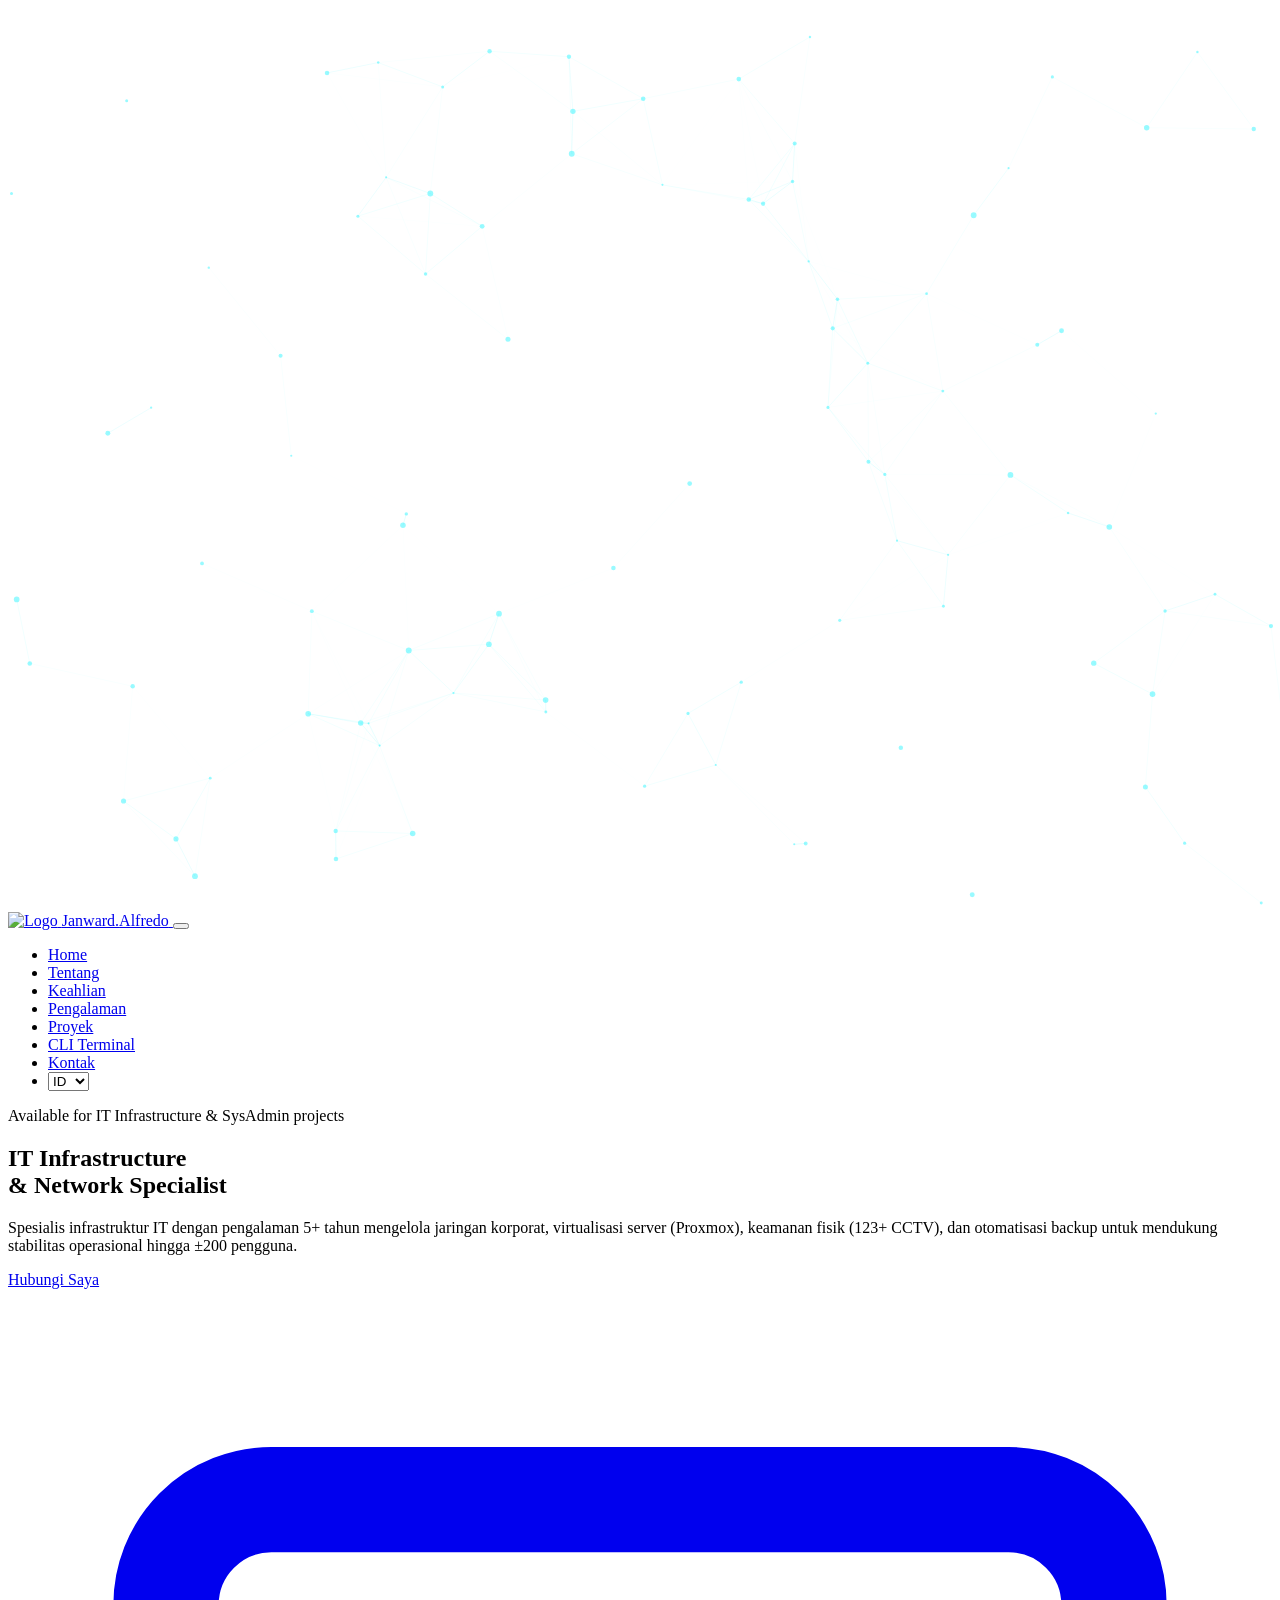
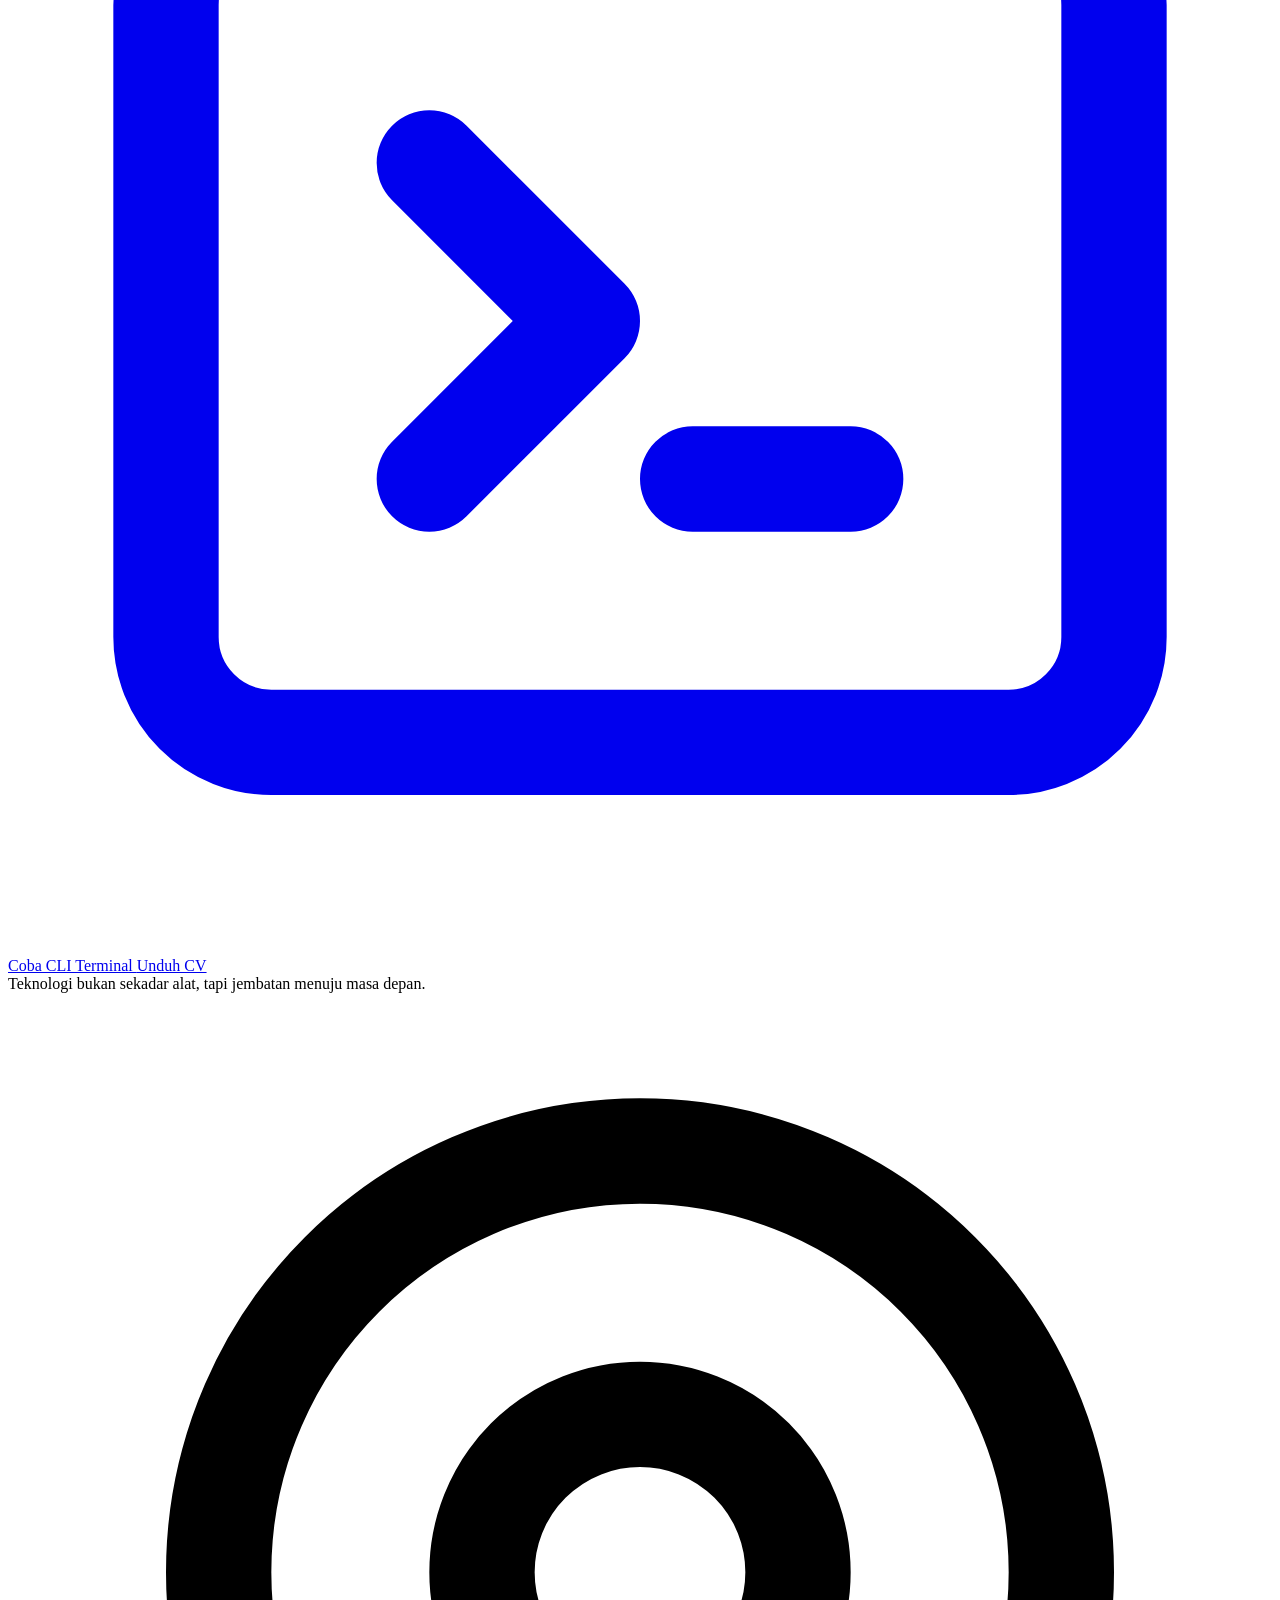
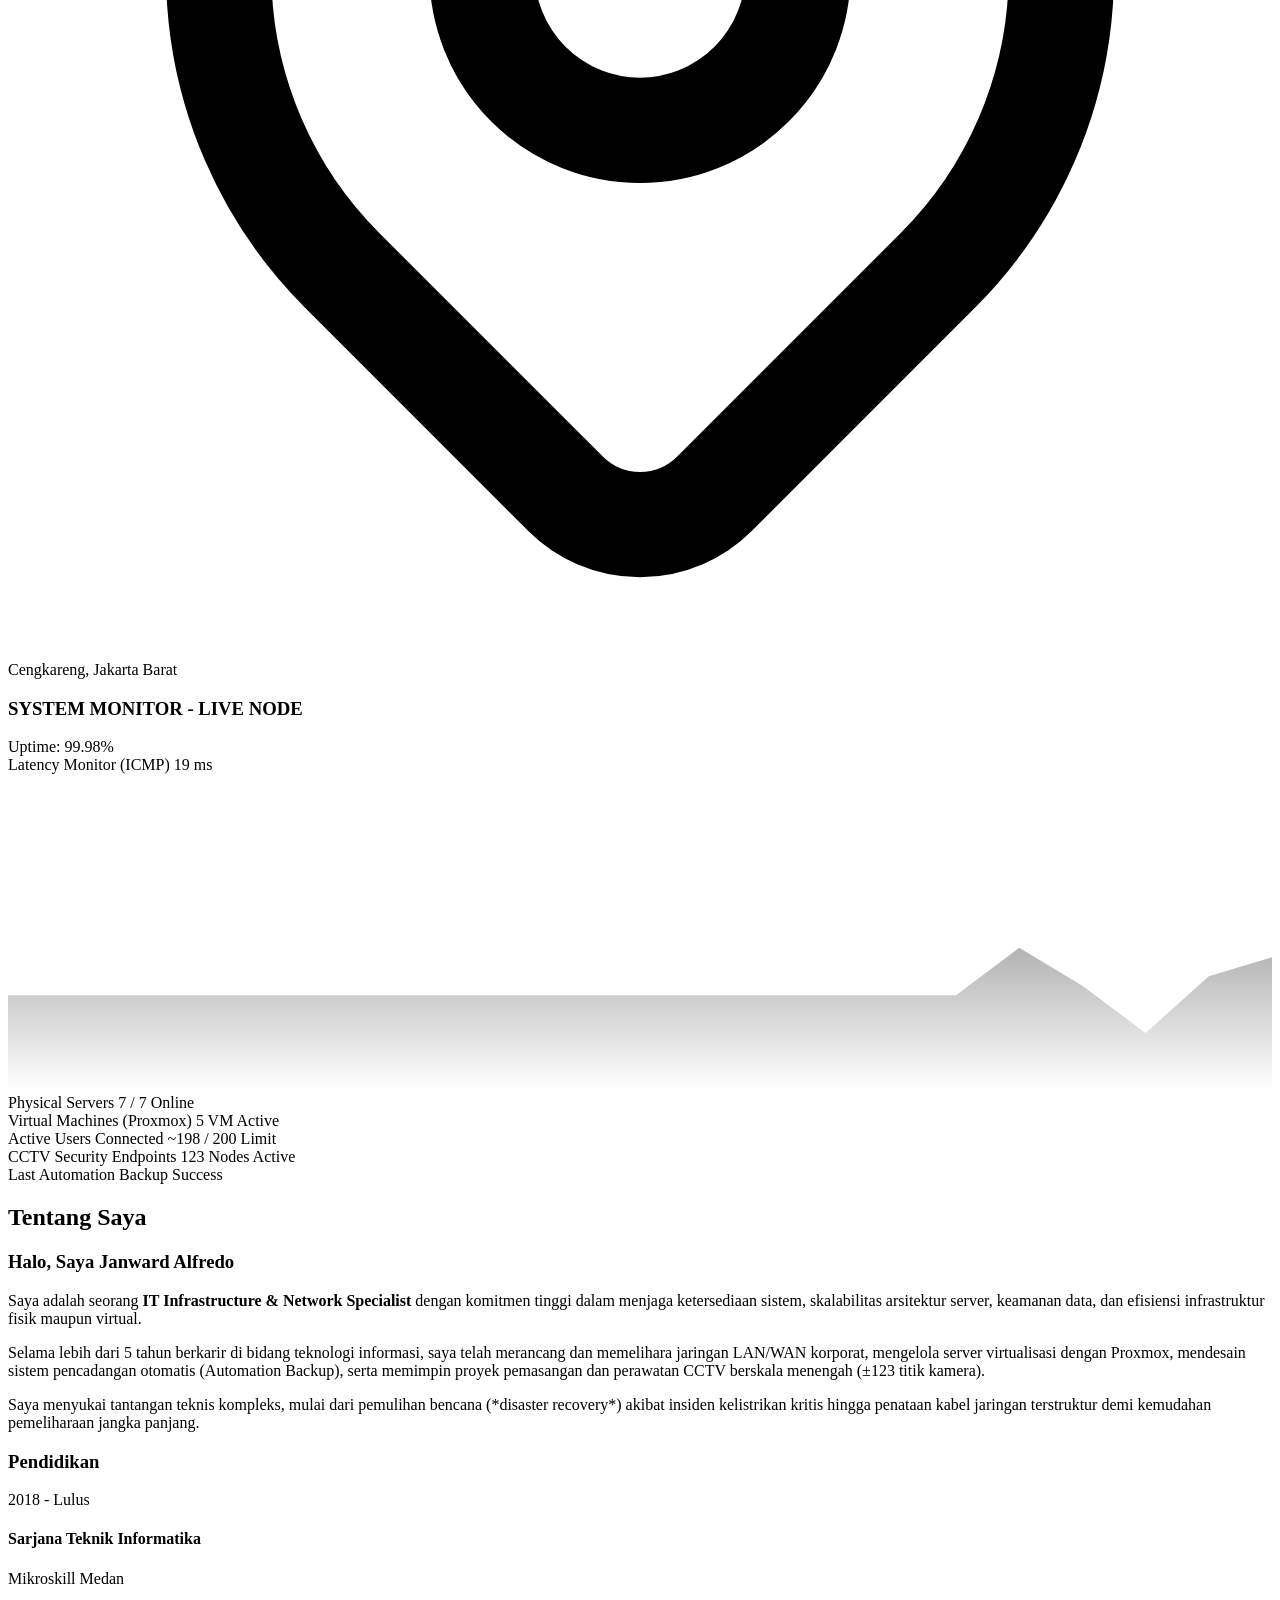
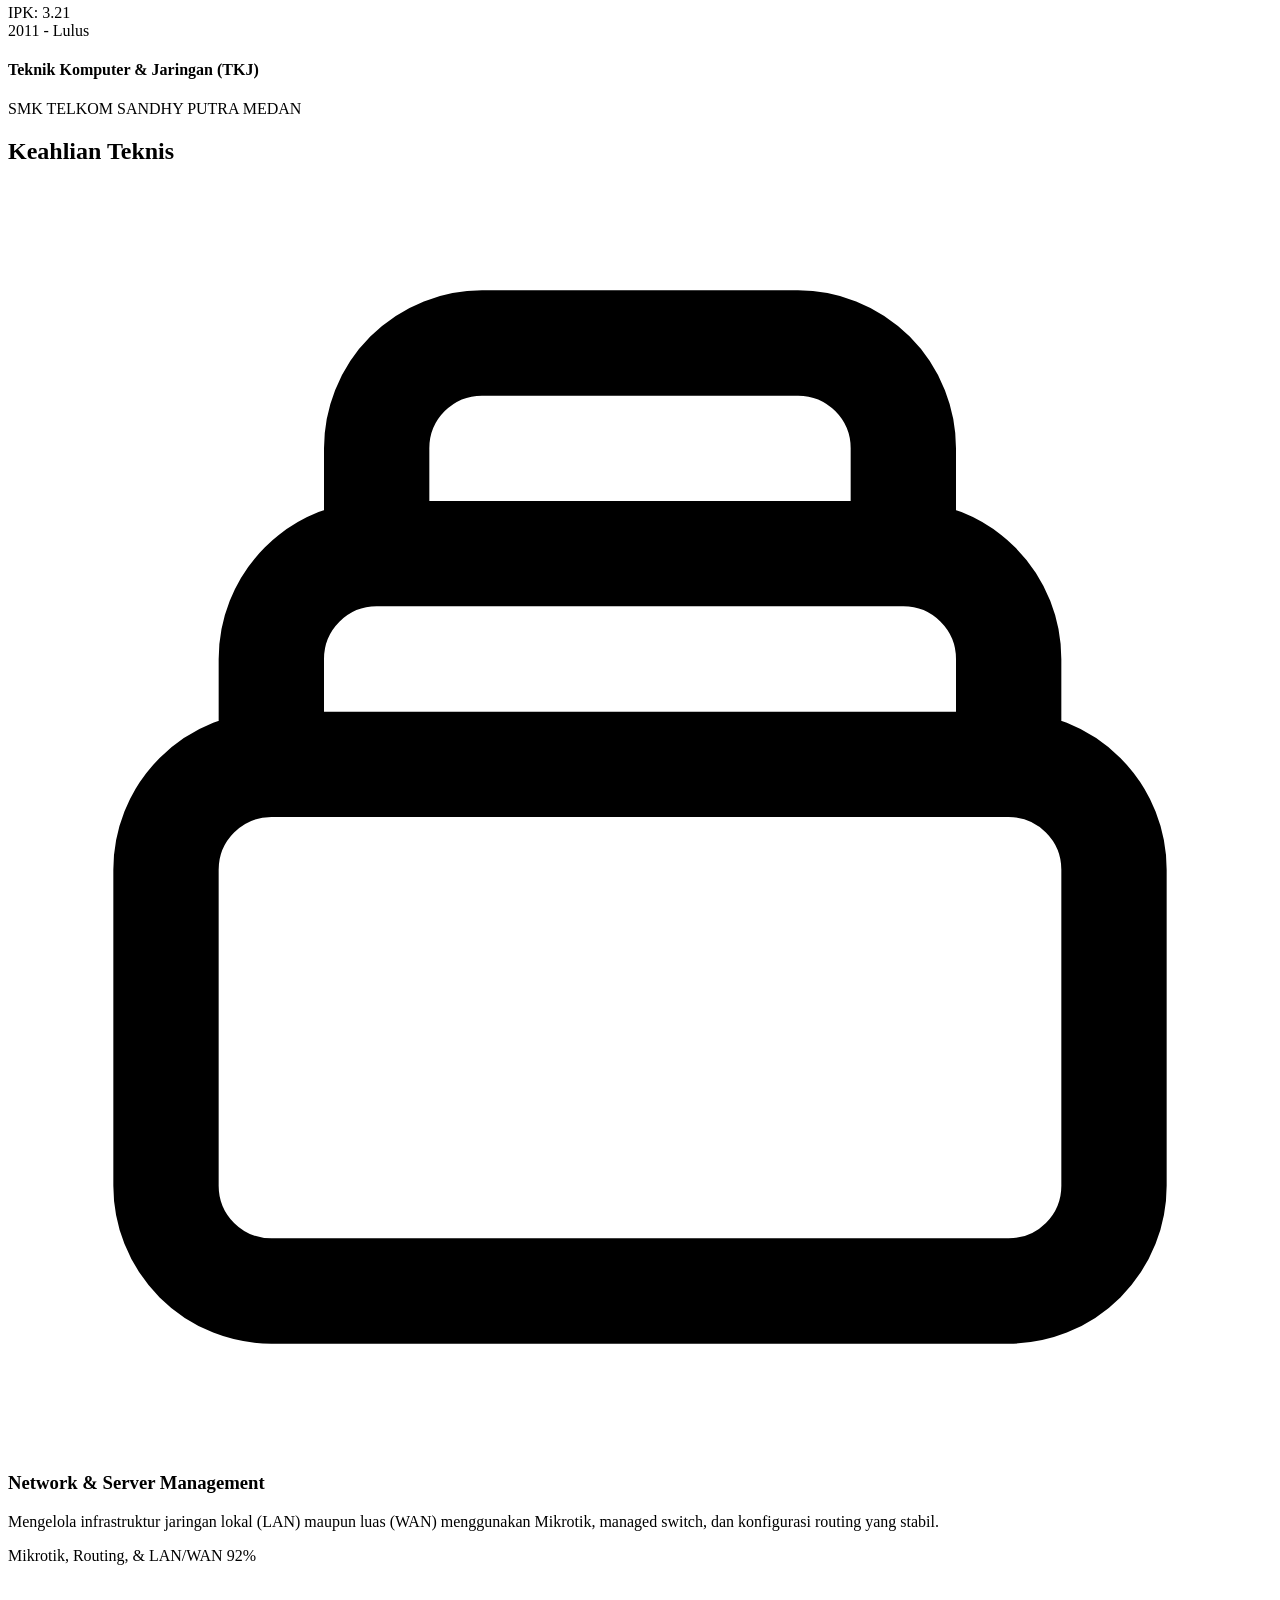
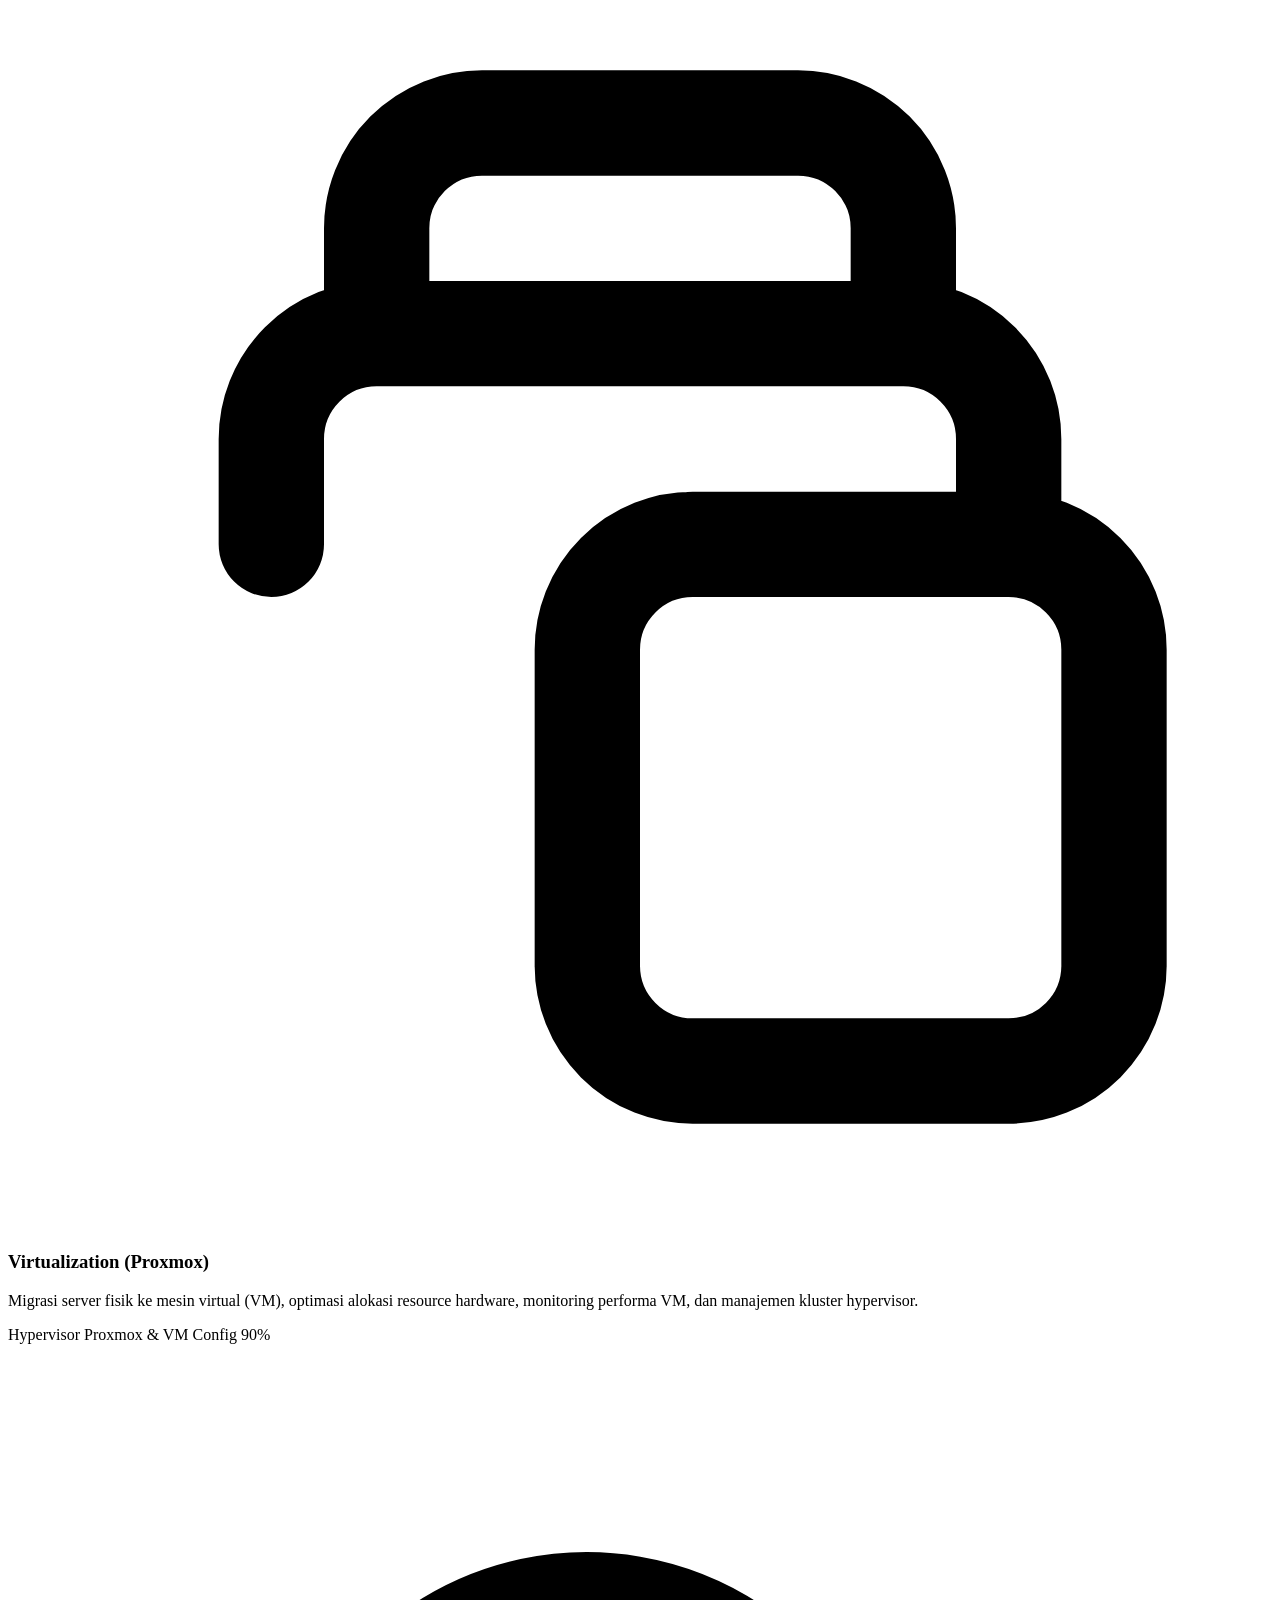
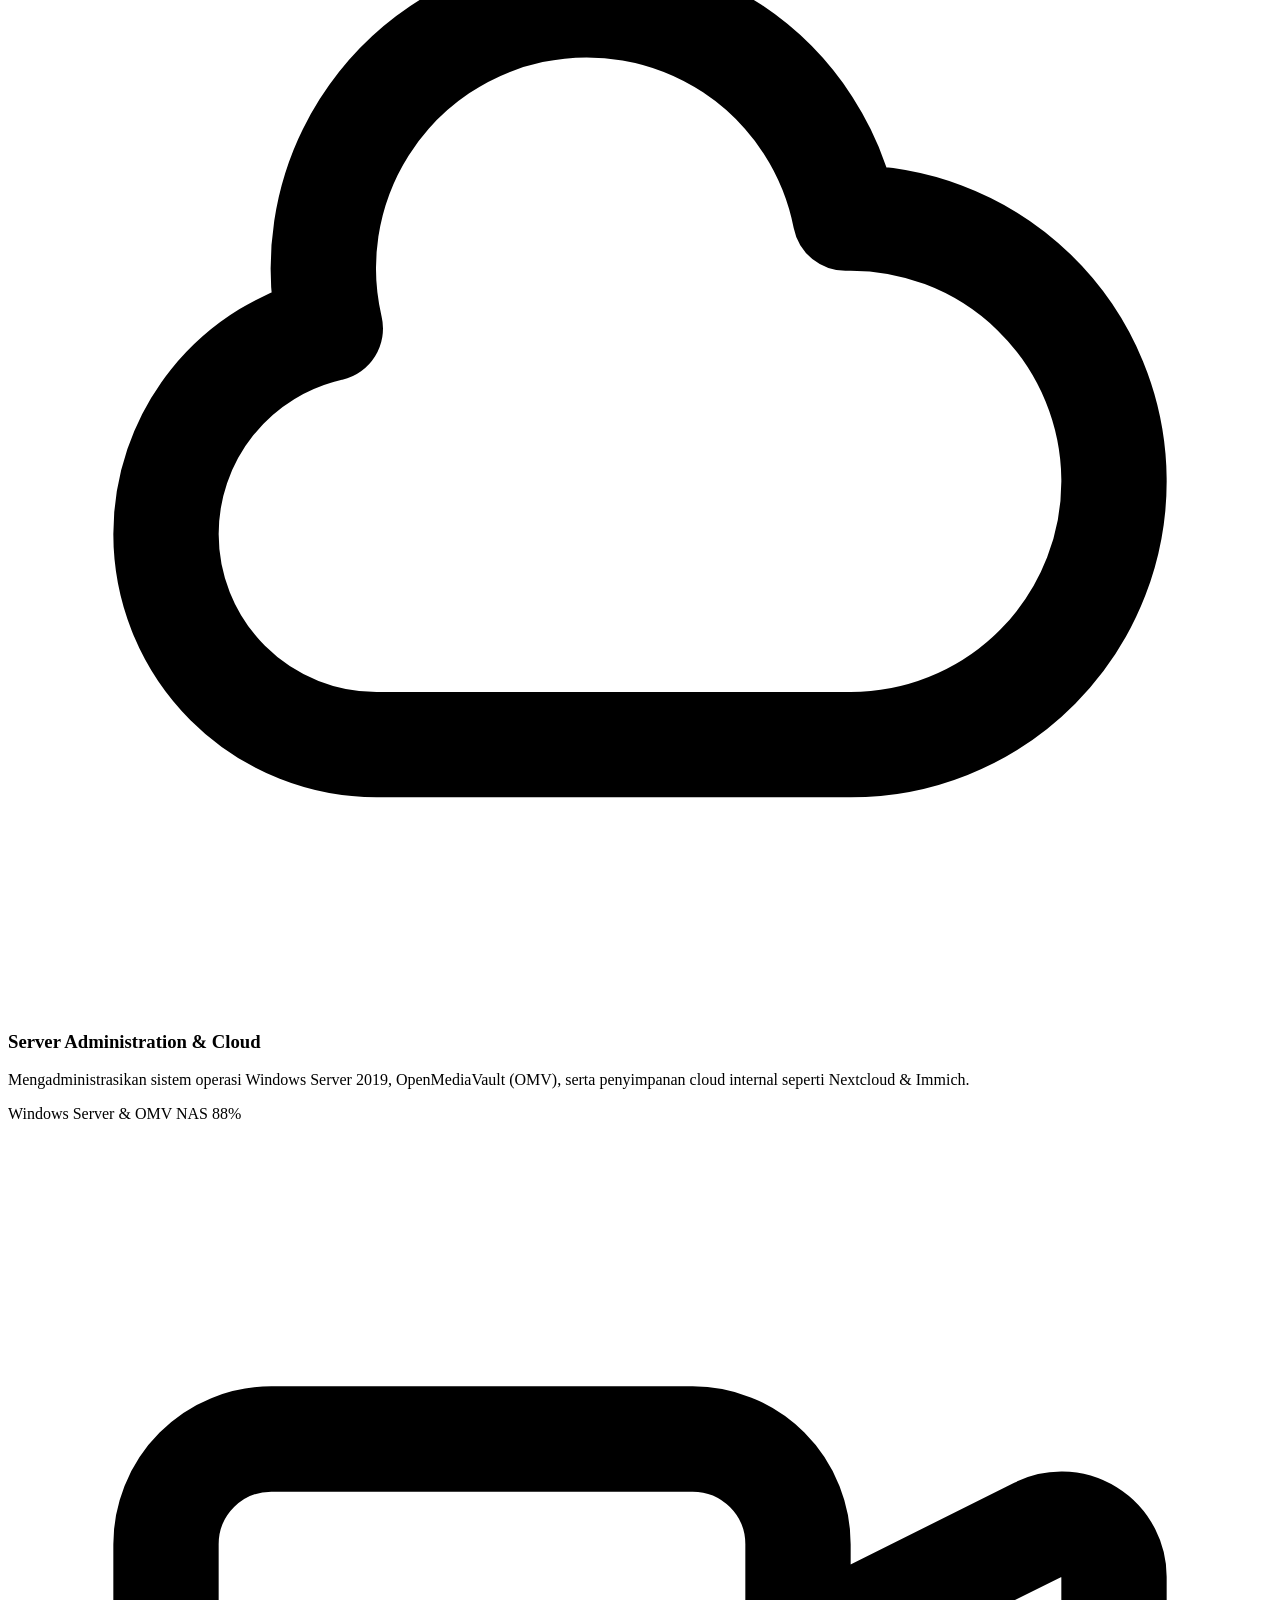
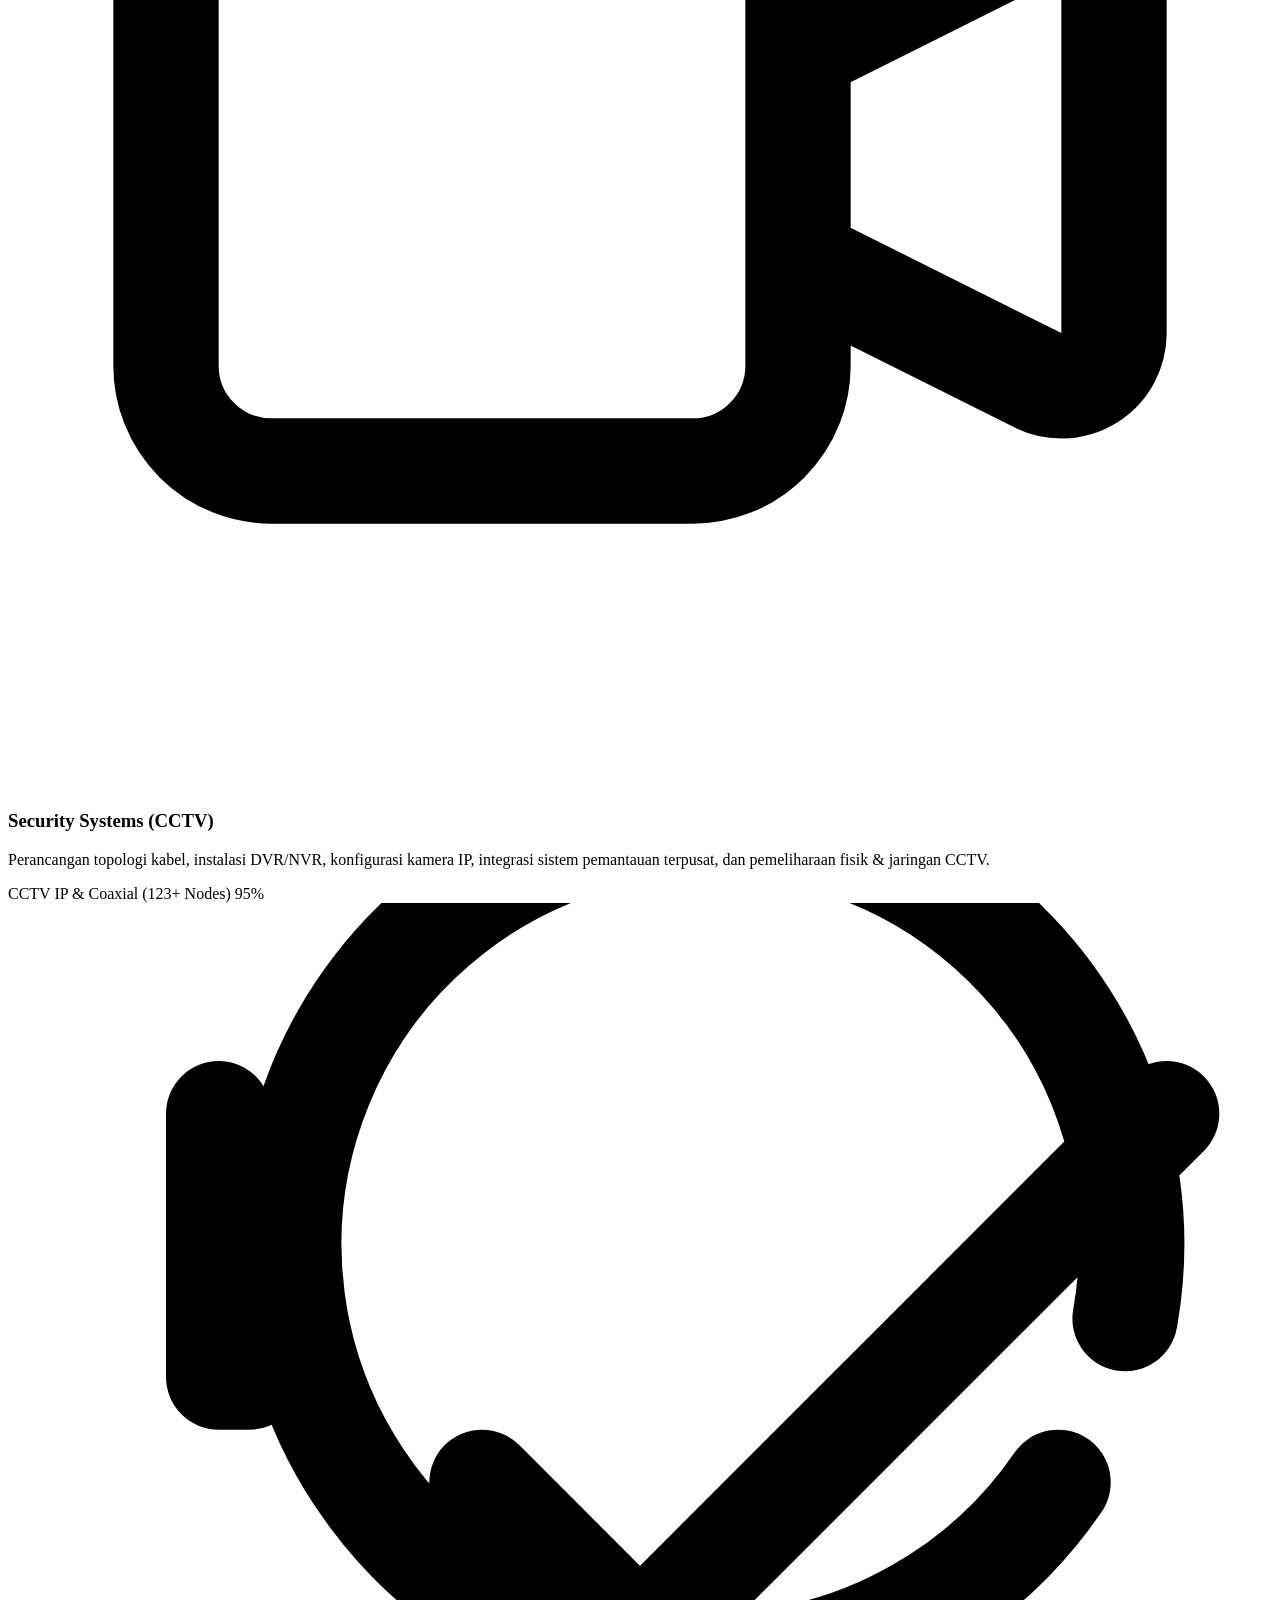
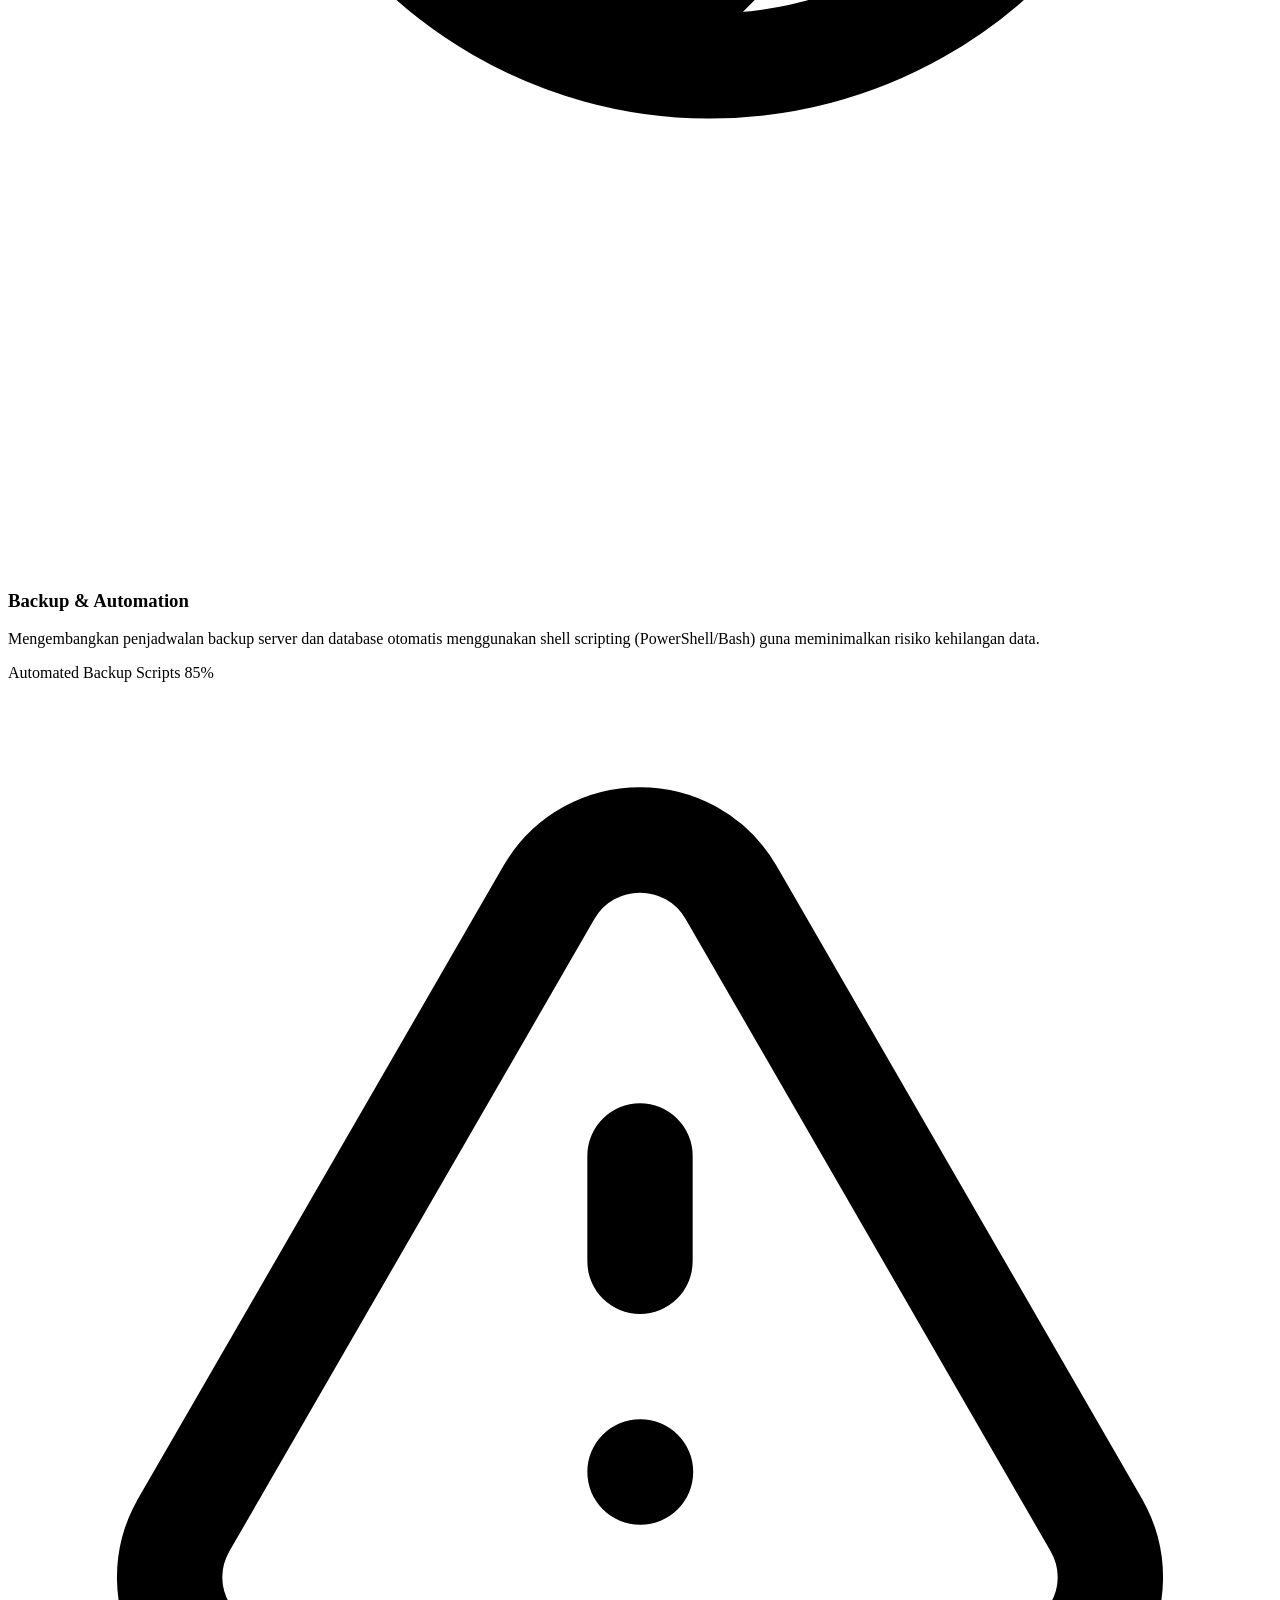
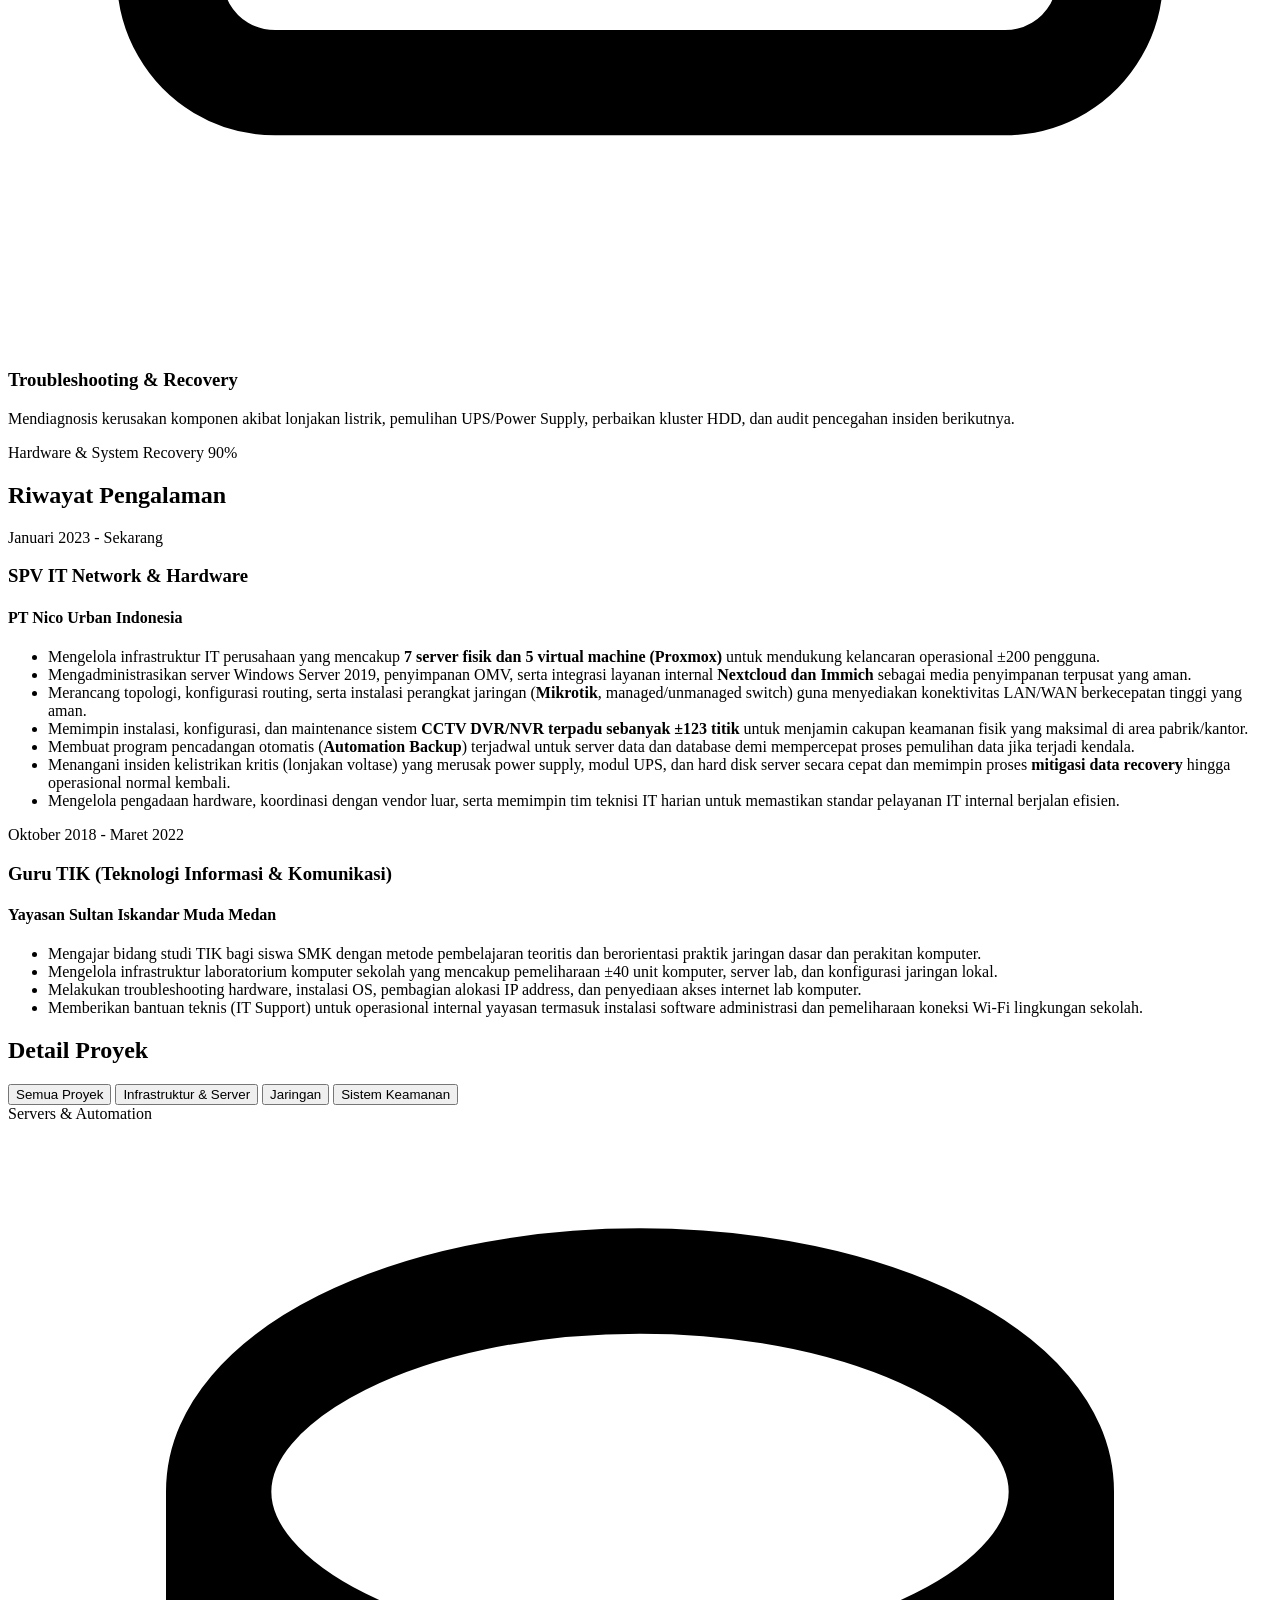
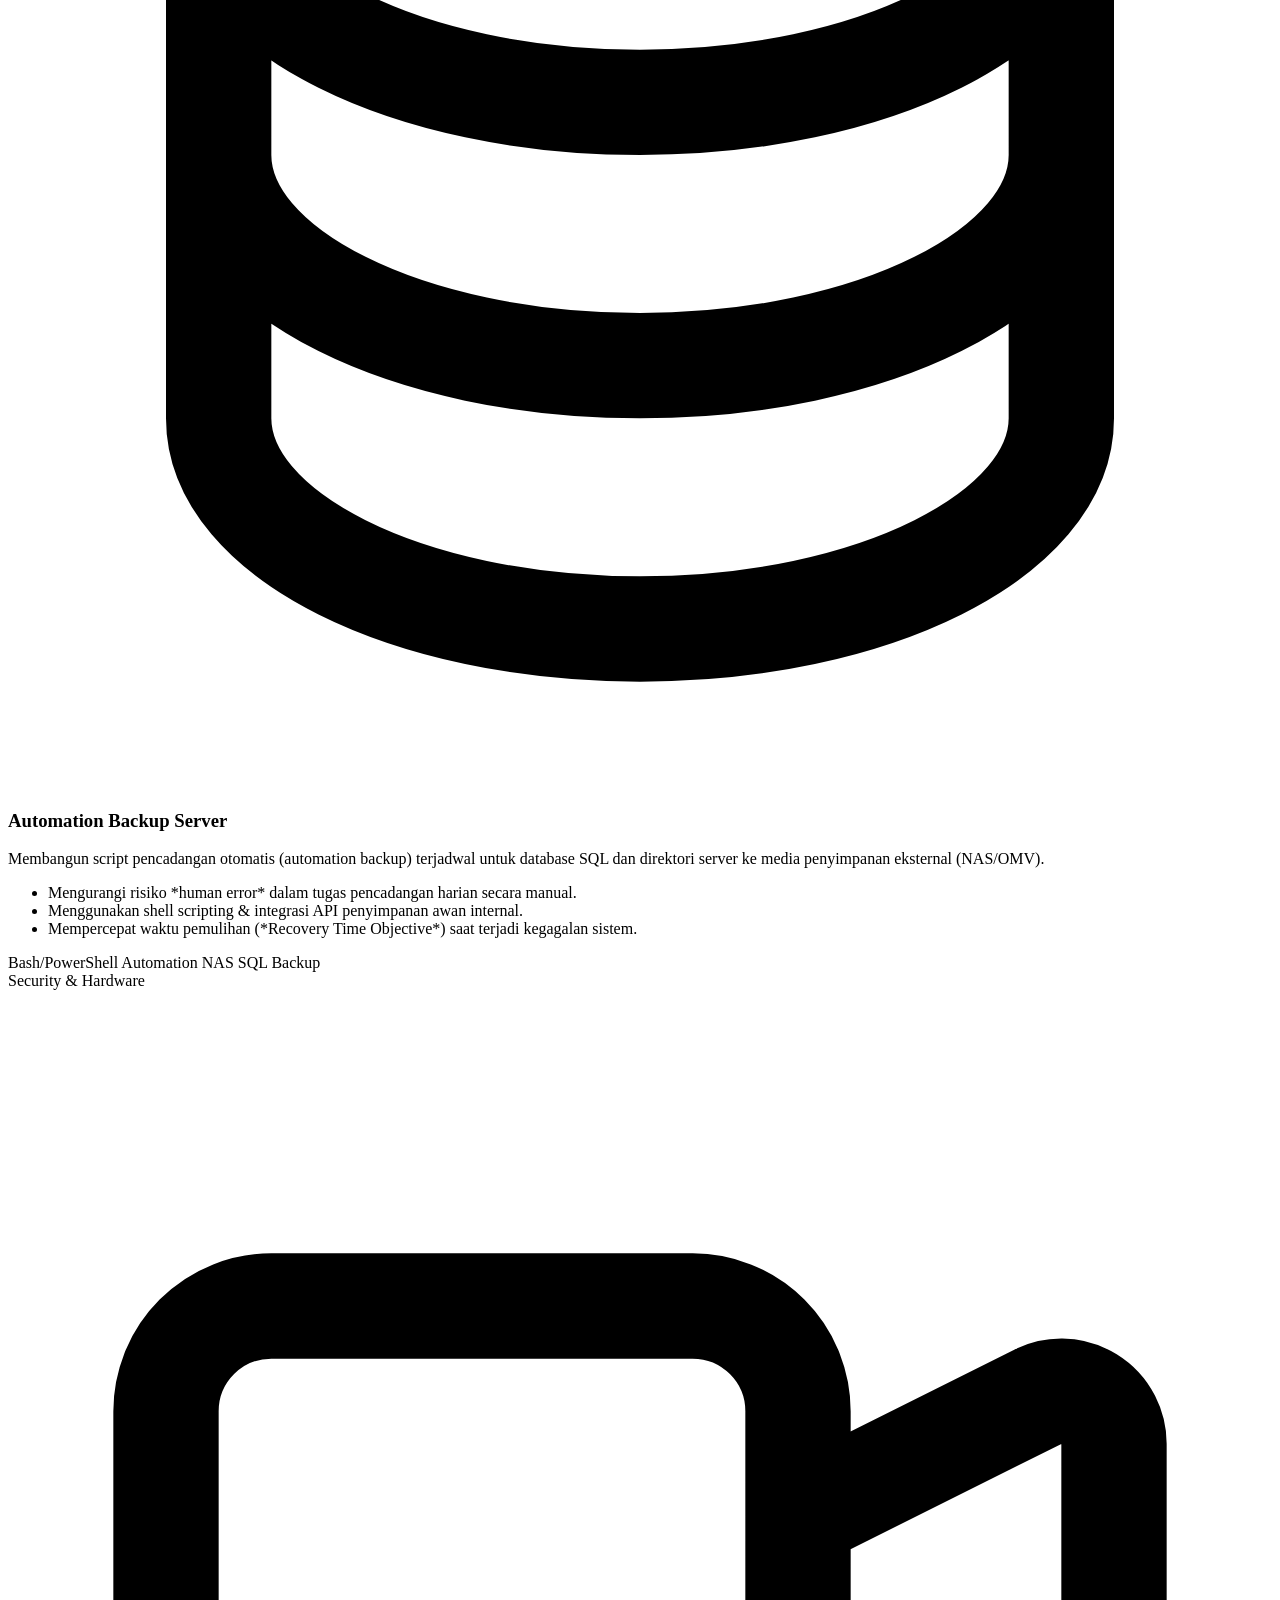
==== commit e19181b9: "Perbaiki translator, form, dan navigasi Co-authored-by: Copilot <223556219+Copilot@users.noreply.git" ====
--- a/index.html
+++ b/index.html
@@ -24,7 +24,7 @@
     <!-- Header / Navigation Bar -->
     <header class="navbar">
         <div class="navbar-container">
-            <a href="#" class="logo">
+            <a href="#hero" class="logo" aria-label="Kembali ke bagian awal">
                 <!-- <span class="logo-icon">&lt;/&gt;</span>-->
                 <img src="Logo.png" alt="Logo" class="logo-icon">
                 <span class="logo-text">Janward.<span>Alfredo</span></span>
@@ -458,10 +458,10 @@
                 </div>
 
                 <div class="project-filters">
-                    <button class="filter-btn active" data-filter="all">Semua Proyek</button>
-                    <button class="filter-btn" data-filter="servers">Infrastruktur &amp; Server</button>
-                    <button class="filter-btn" data-filter="networks">Jaringan</button>
-                    <button class="filter-btn" data-filter="security">Sistem Keamanan</button>
+                    <button type="button" class="filter-btn active" data-filter="all" aria-pressed="true">Semua Proyek</button>
+                    <button type="button" class="filter-btn" data-filter="servers" aria-pressed="false">Infrastruktur &amp; Server</button>
+                    <button type="button" class="filter-btn" data-filter="networks" aria-pressed="false">Jaringan</button>
+                    <button type="button" class="filter-btn" data-filter="security" aria-pressed="false">Sistem Keamanan</button>
                 </div>
 
                 <div class="projects-grid">
@@ -710,12 +710,12 @@
                         <form id="contact-form" class="glass-form">
                             <div class="form-group">
                                 <label for="form-name">Nama Lengkap</label>
-                                <input type="text" id="form-name" placeholder="Masukkan nama lengkap Anda" required
+                                <input type="text" id="form-name" data-i18n="formNamePlaceholder" placeholder="Masukkan nama lengkap Anda" required
                                     autocomplete="name">
                             </div>
                             <div class="form-group">
                                 <label for="form-message">Pesan Anda</label>
-                                <textarea id="form-message" rows="5"
+                                <textarea id="form-message" rows="5" data-i18n="formMessagePlaceholder"
                                     placeholder="Tuliskan detail pesan atau pertanyaan Anda di sini..."
                                     required></textarea>
                             </div>
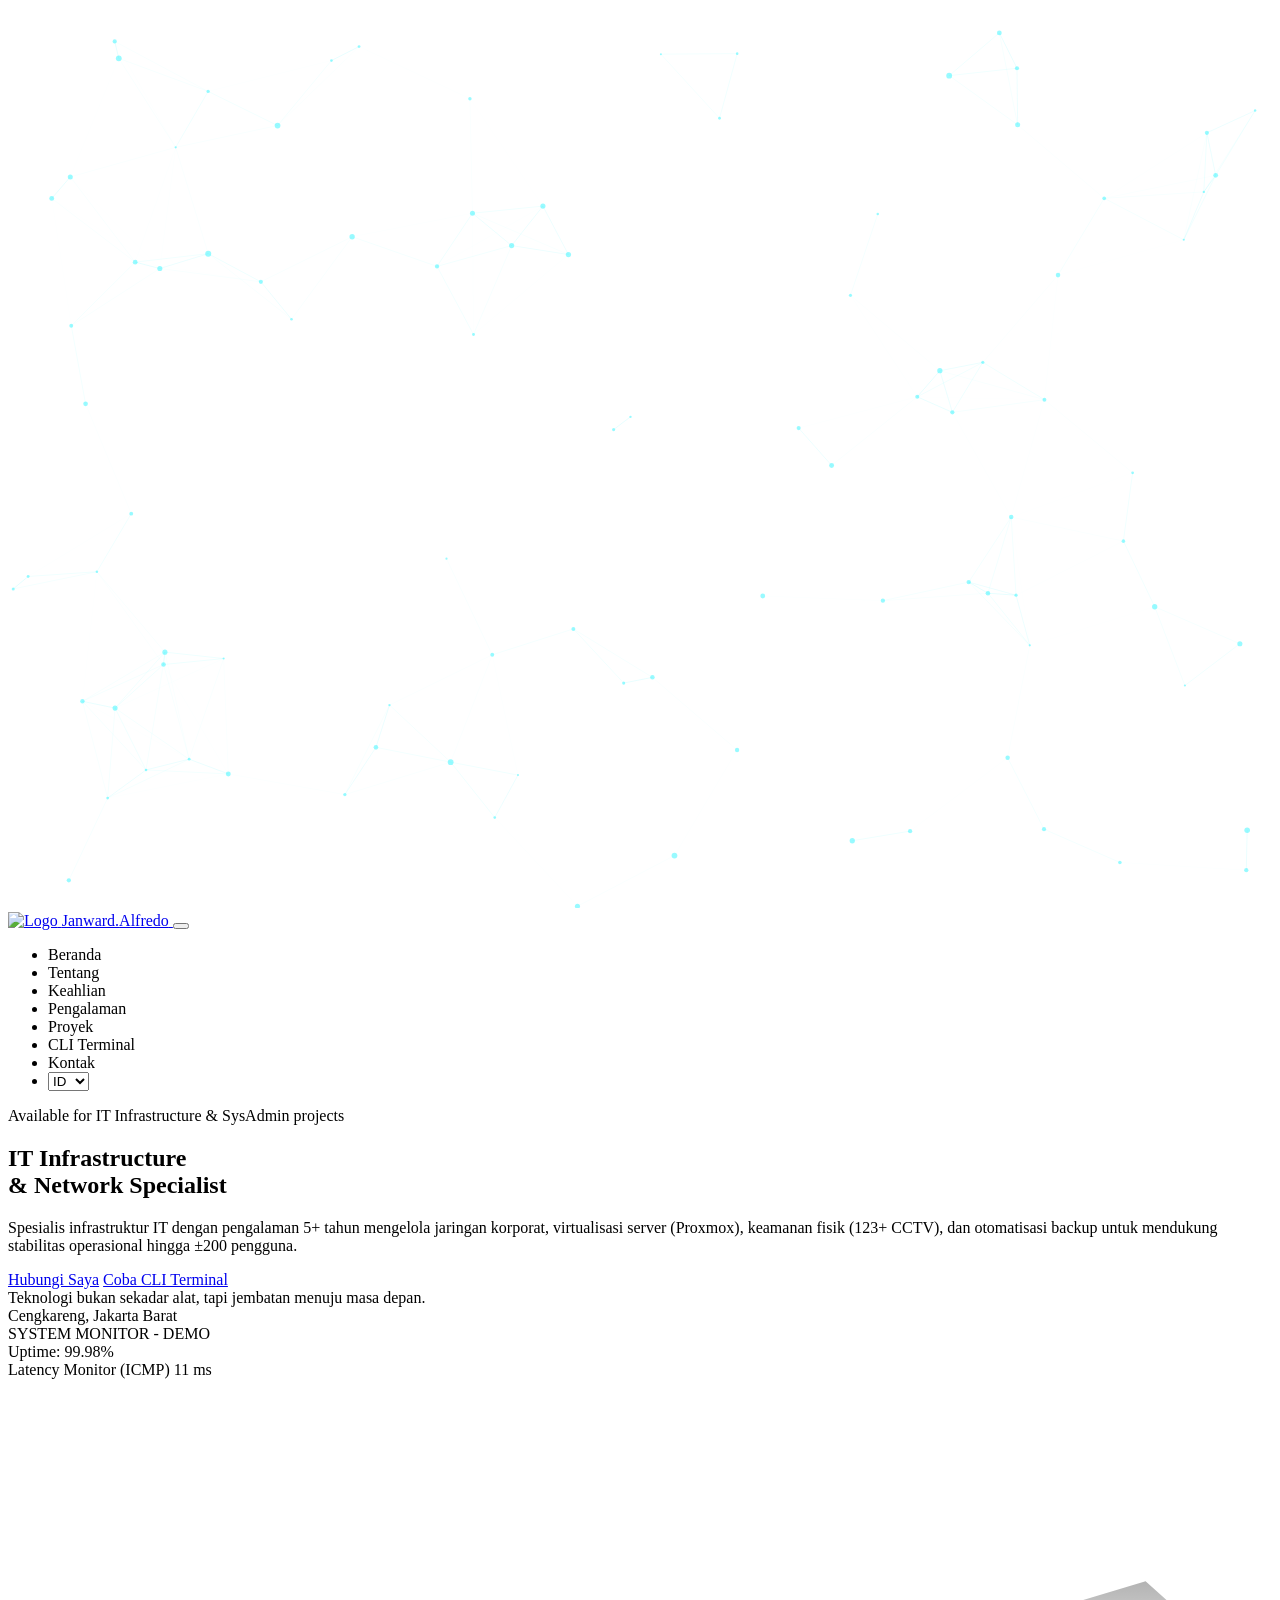
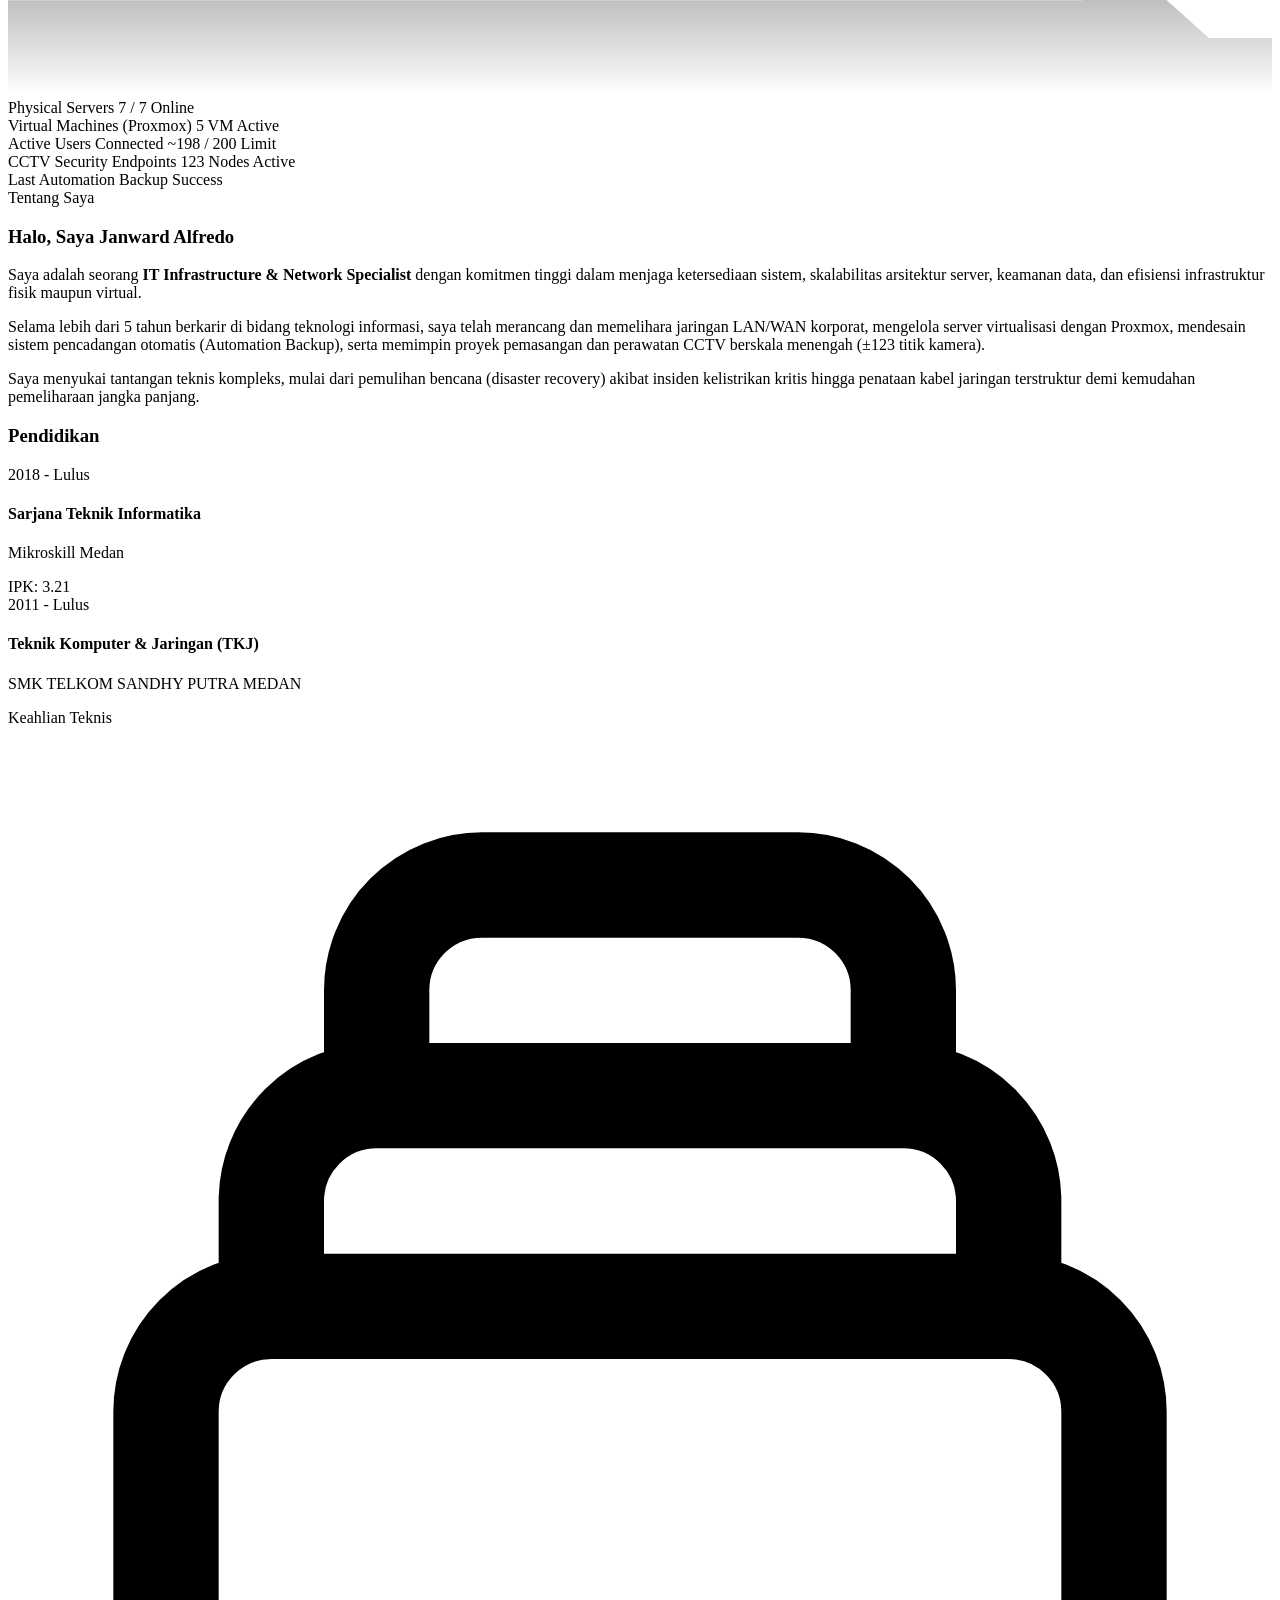
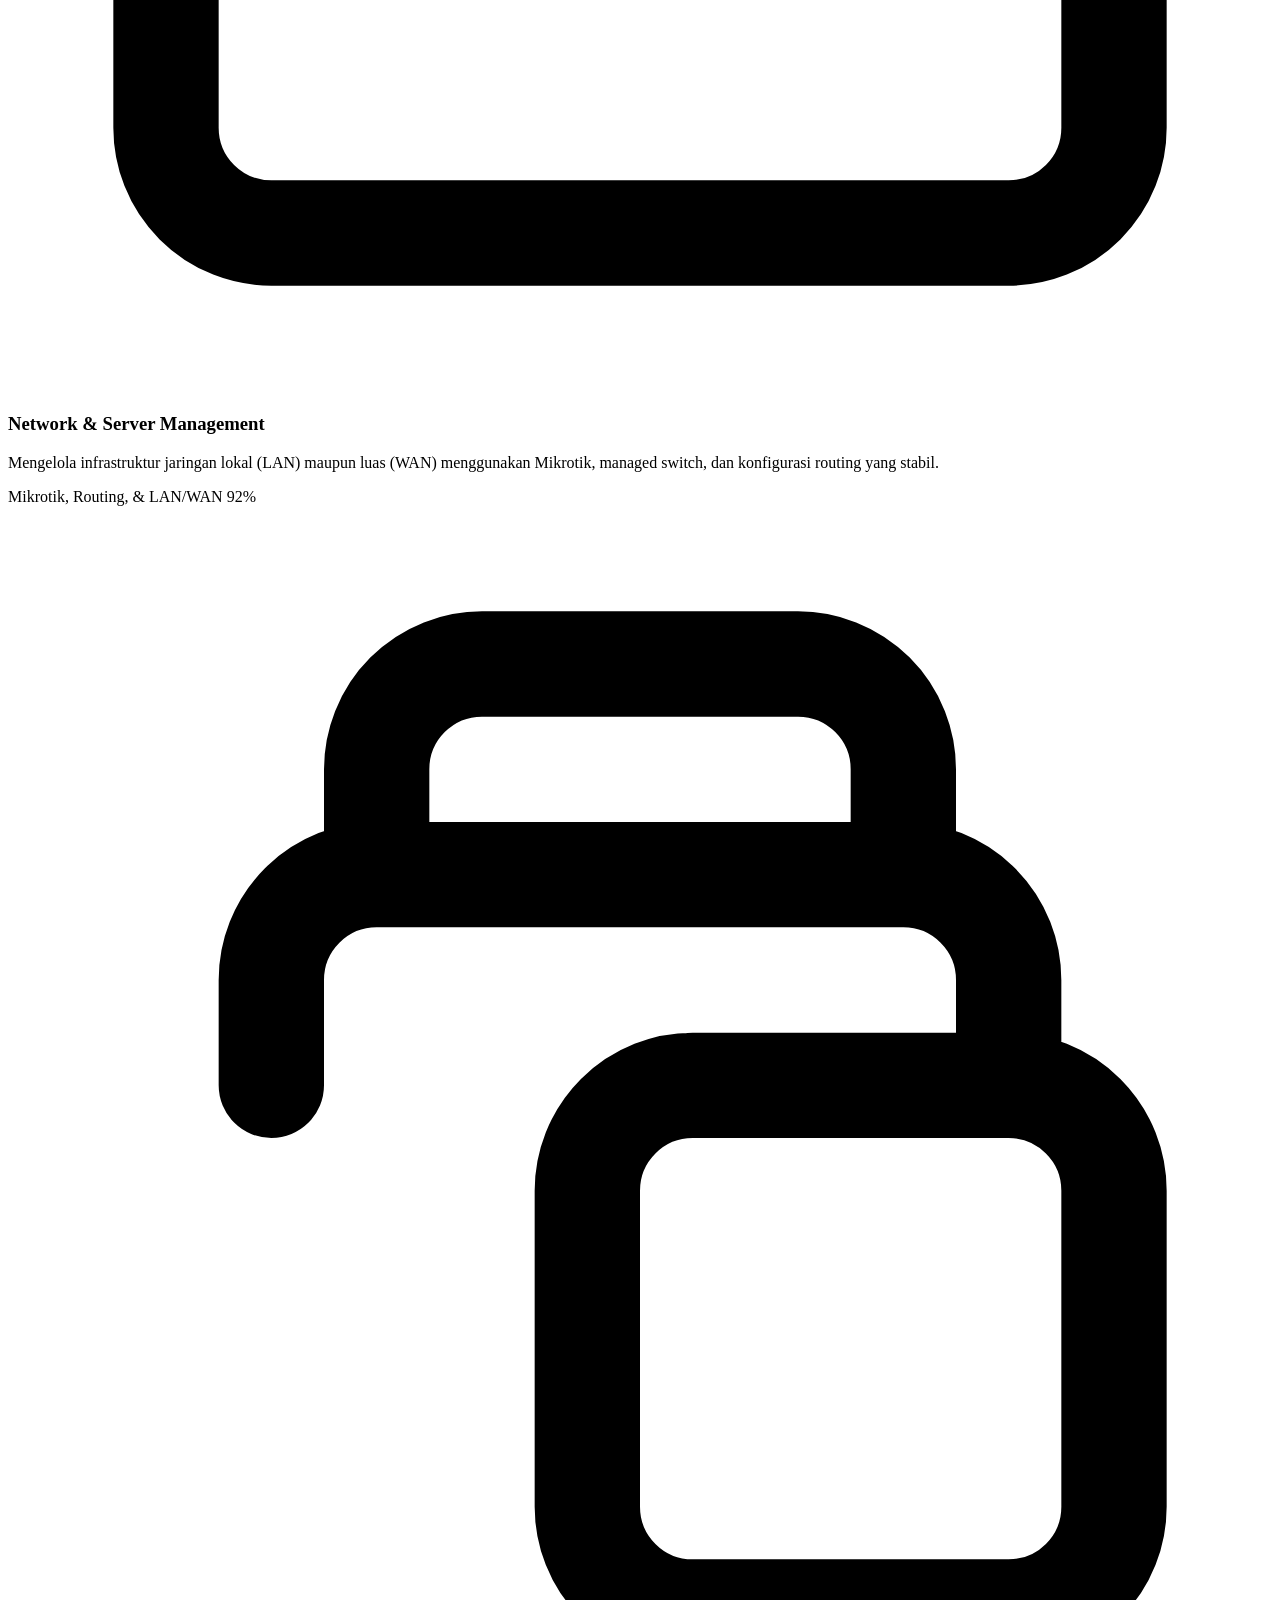
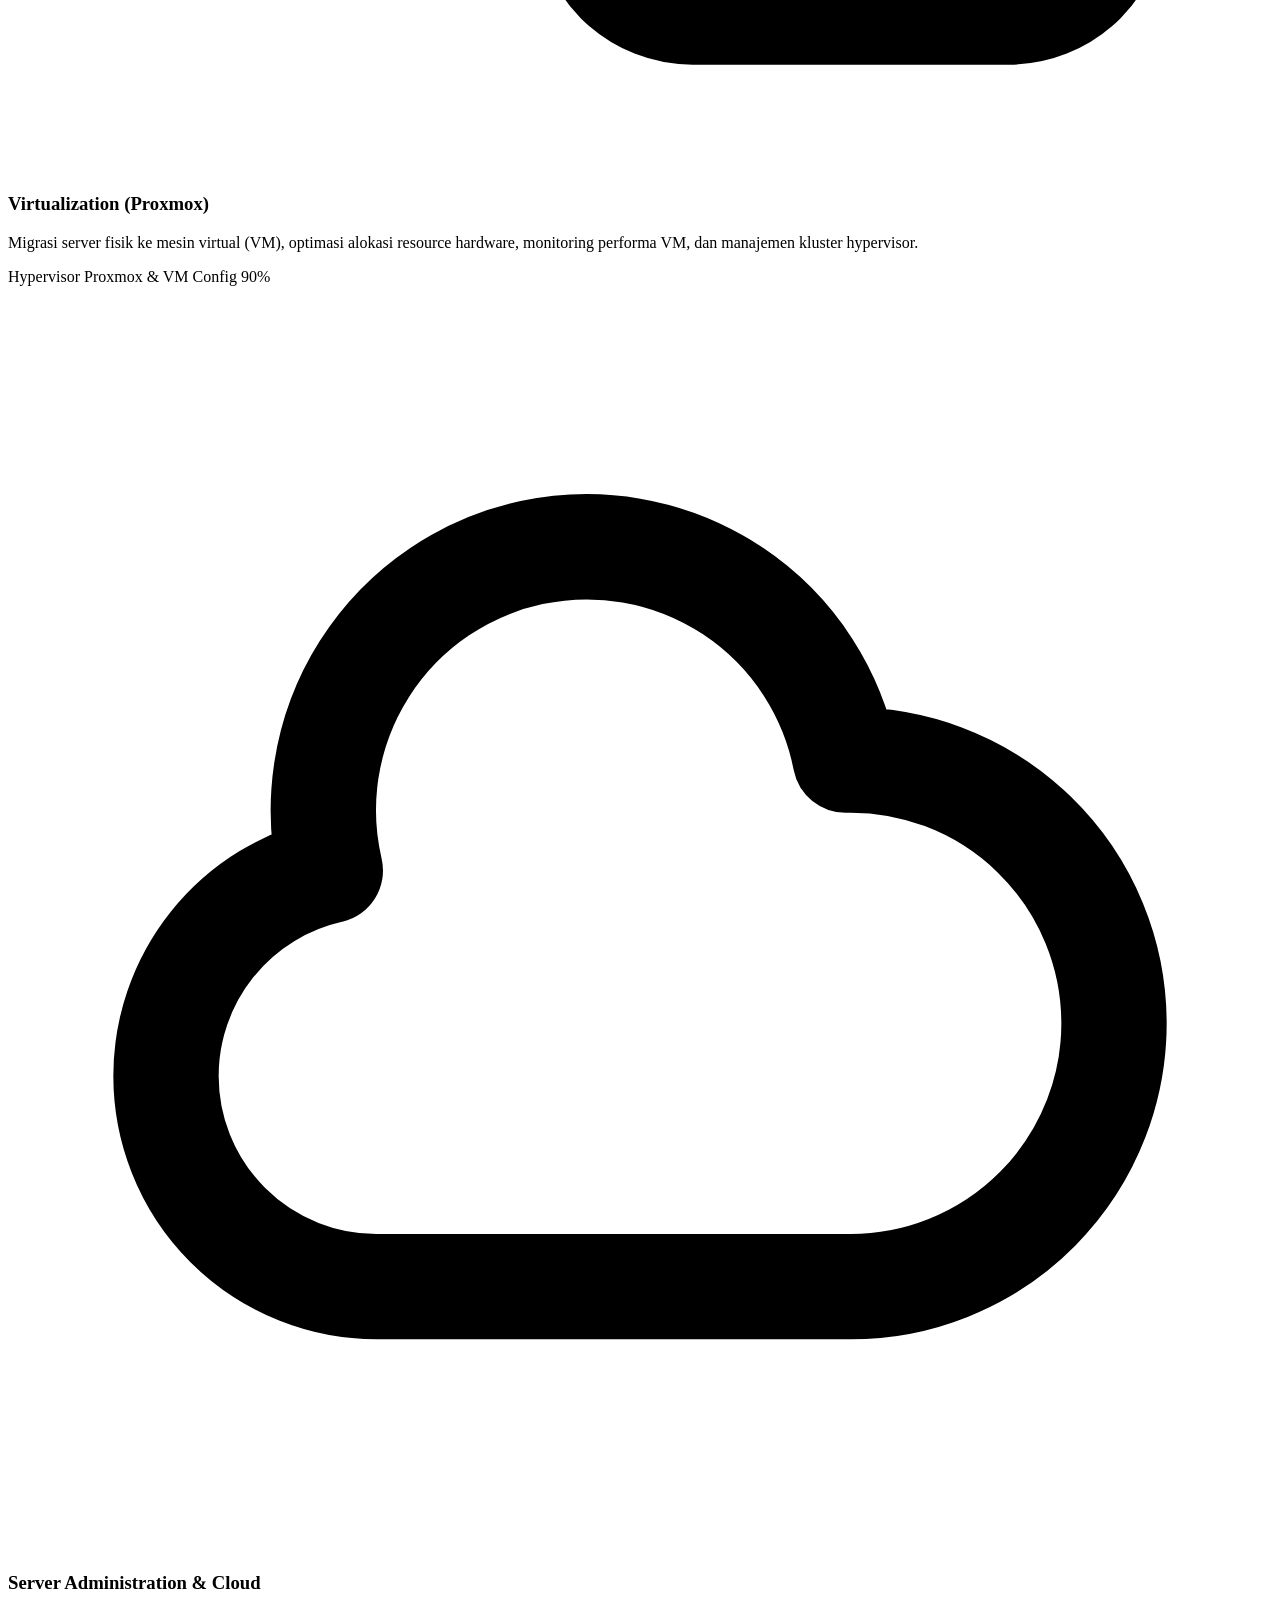
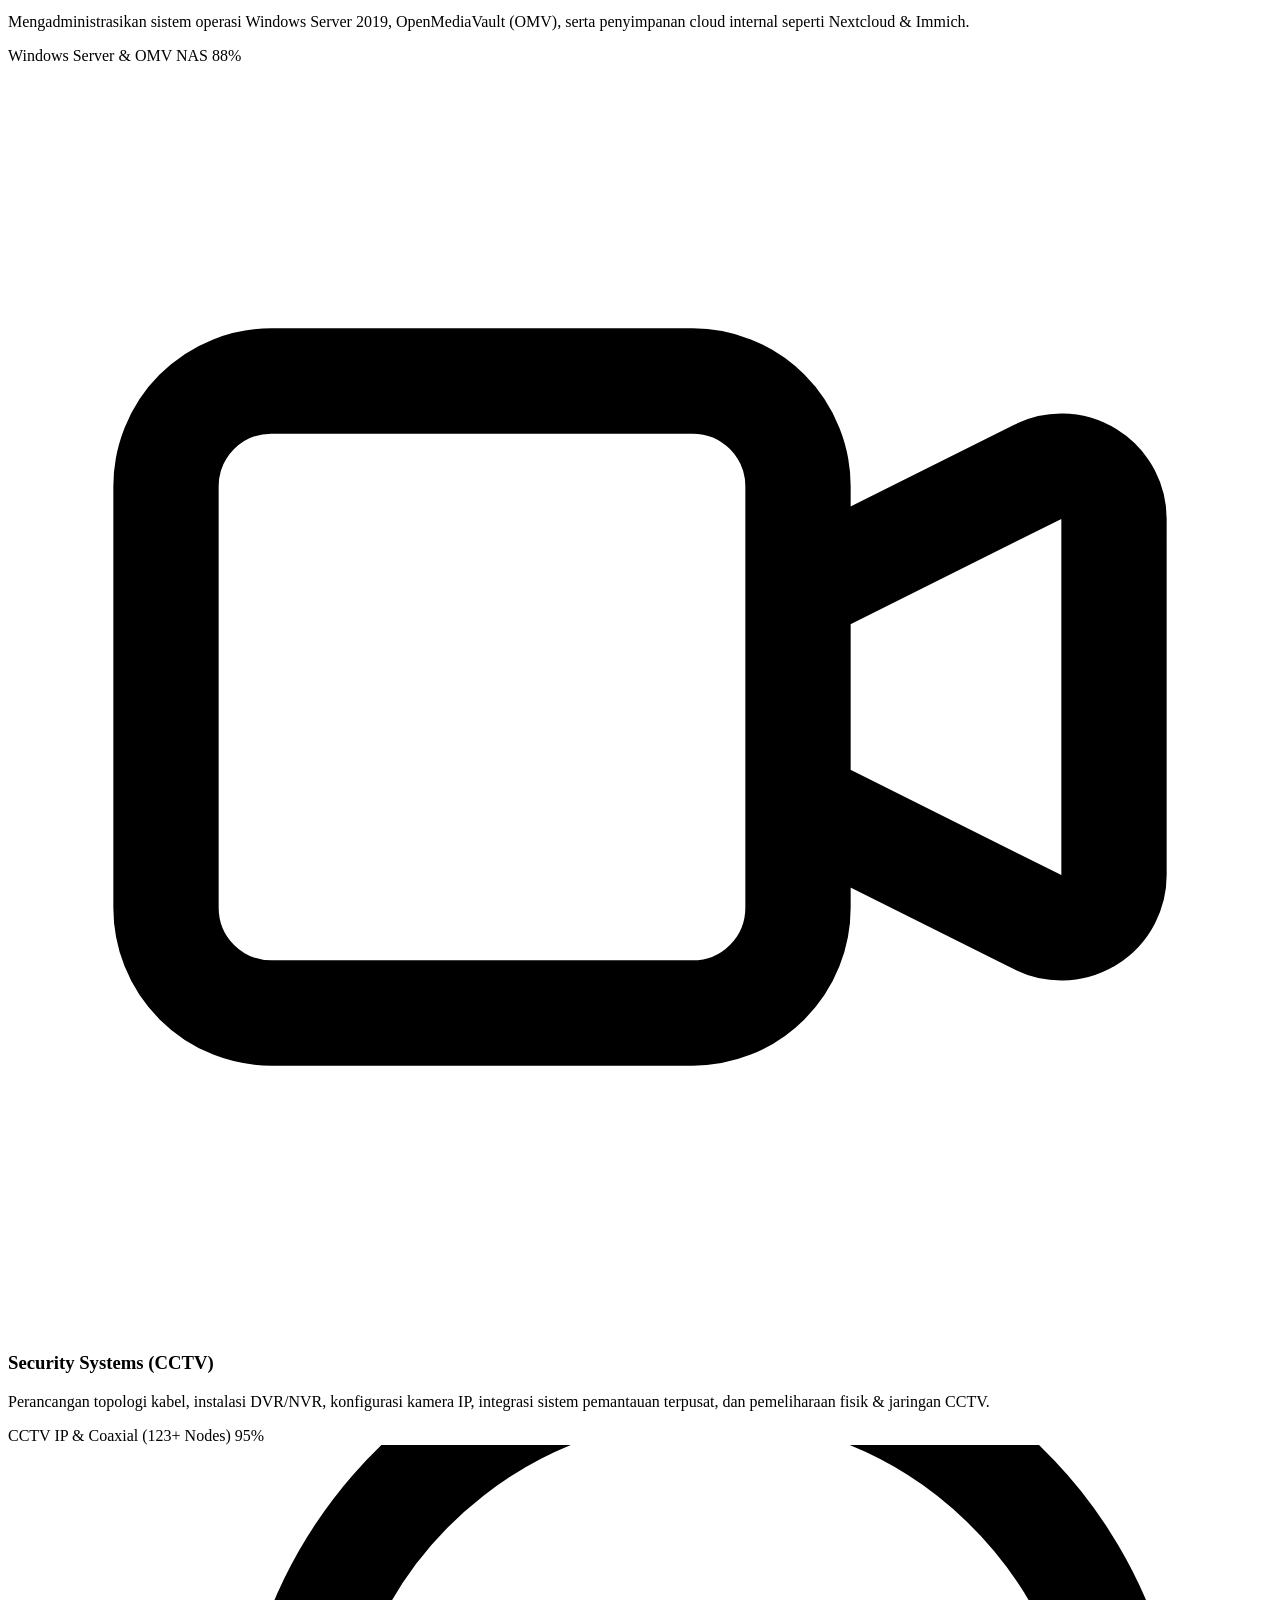
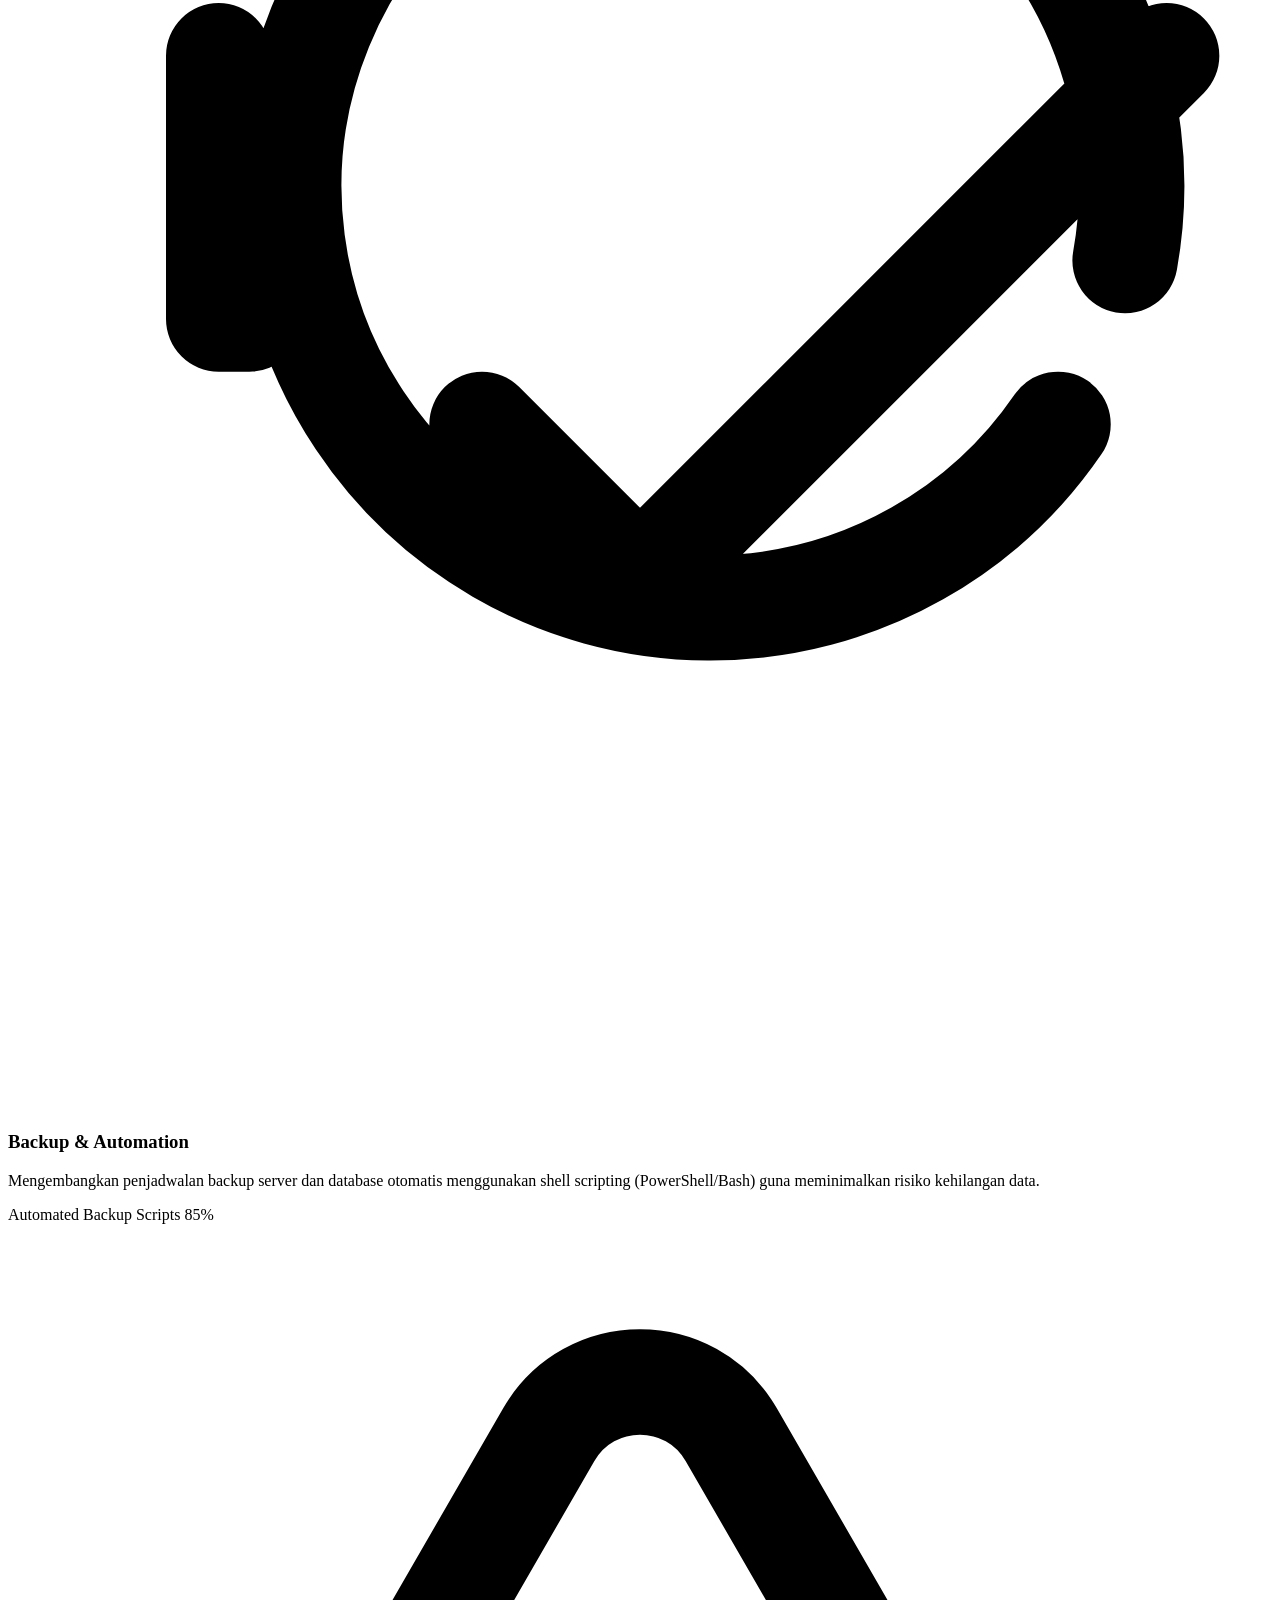
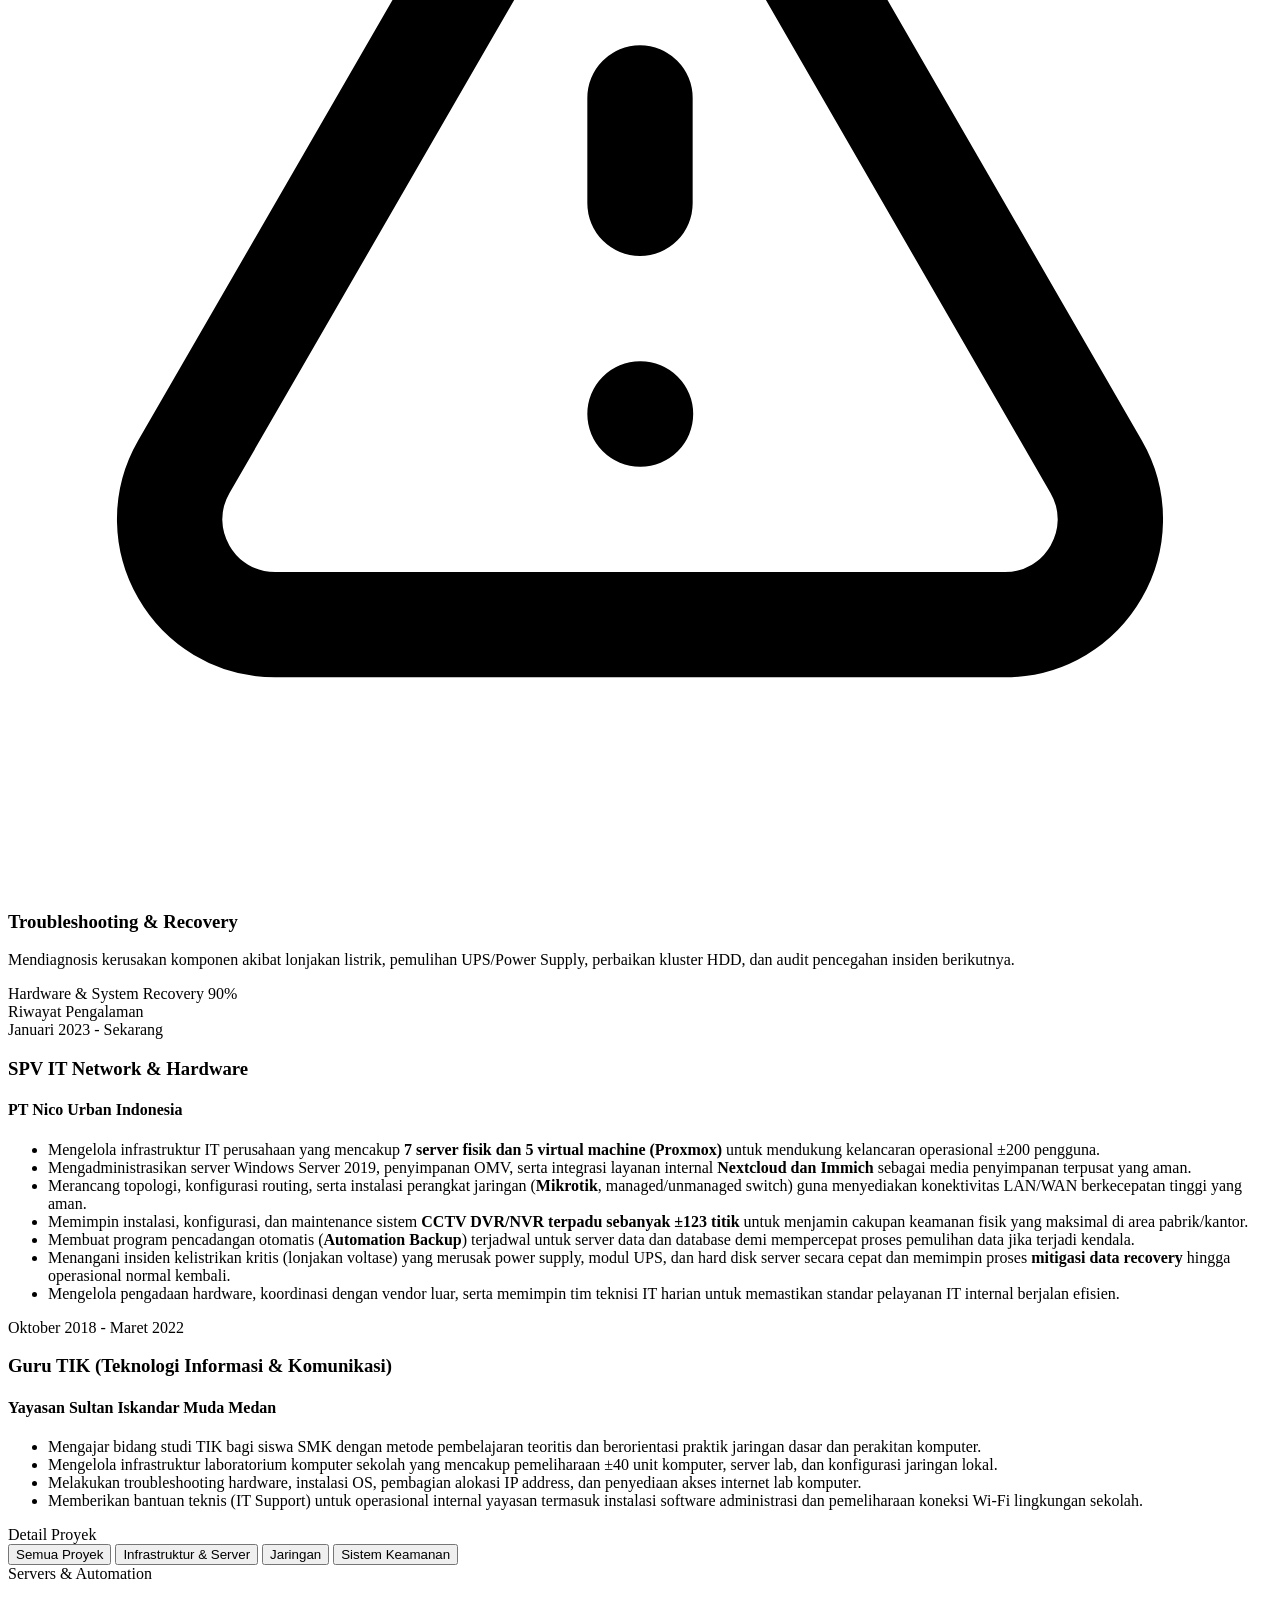
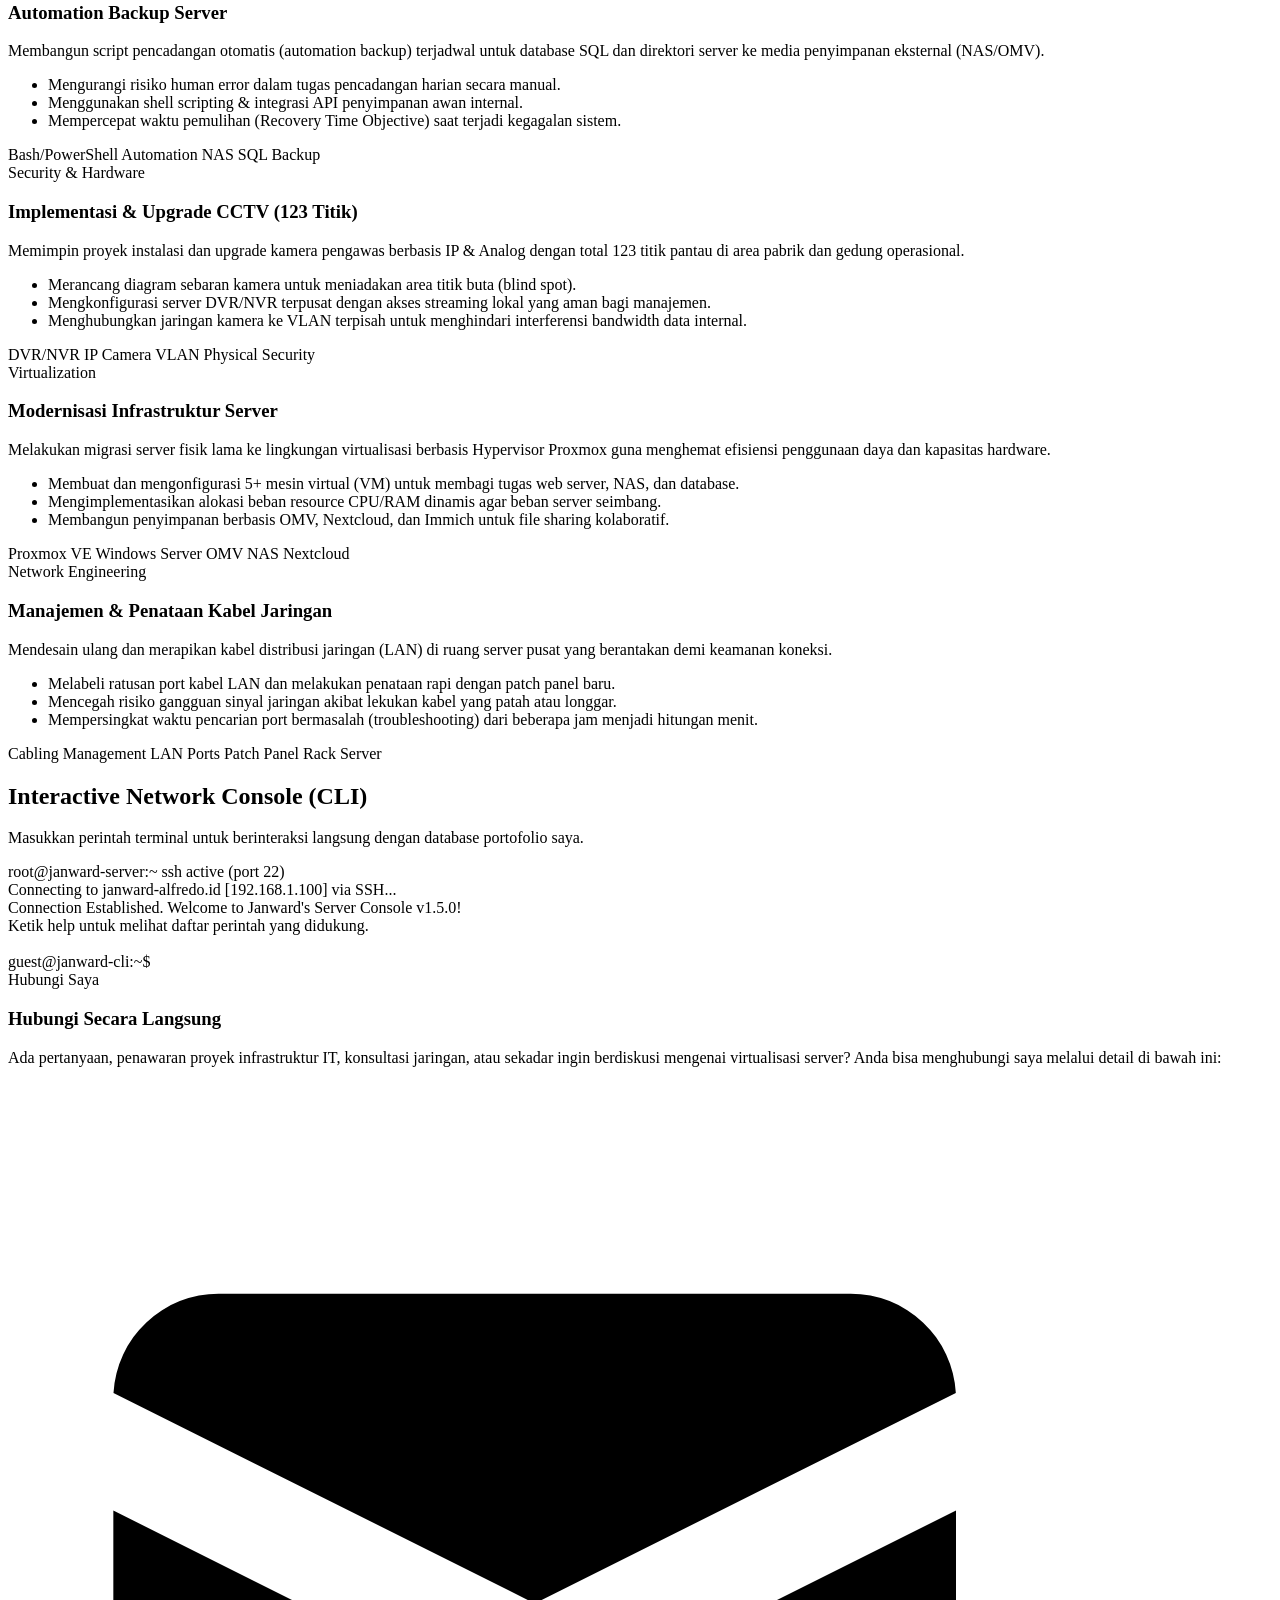
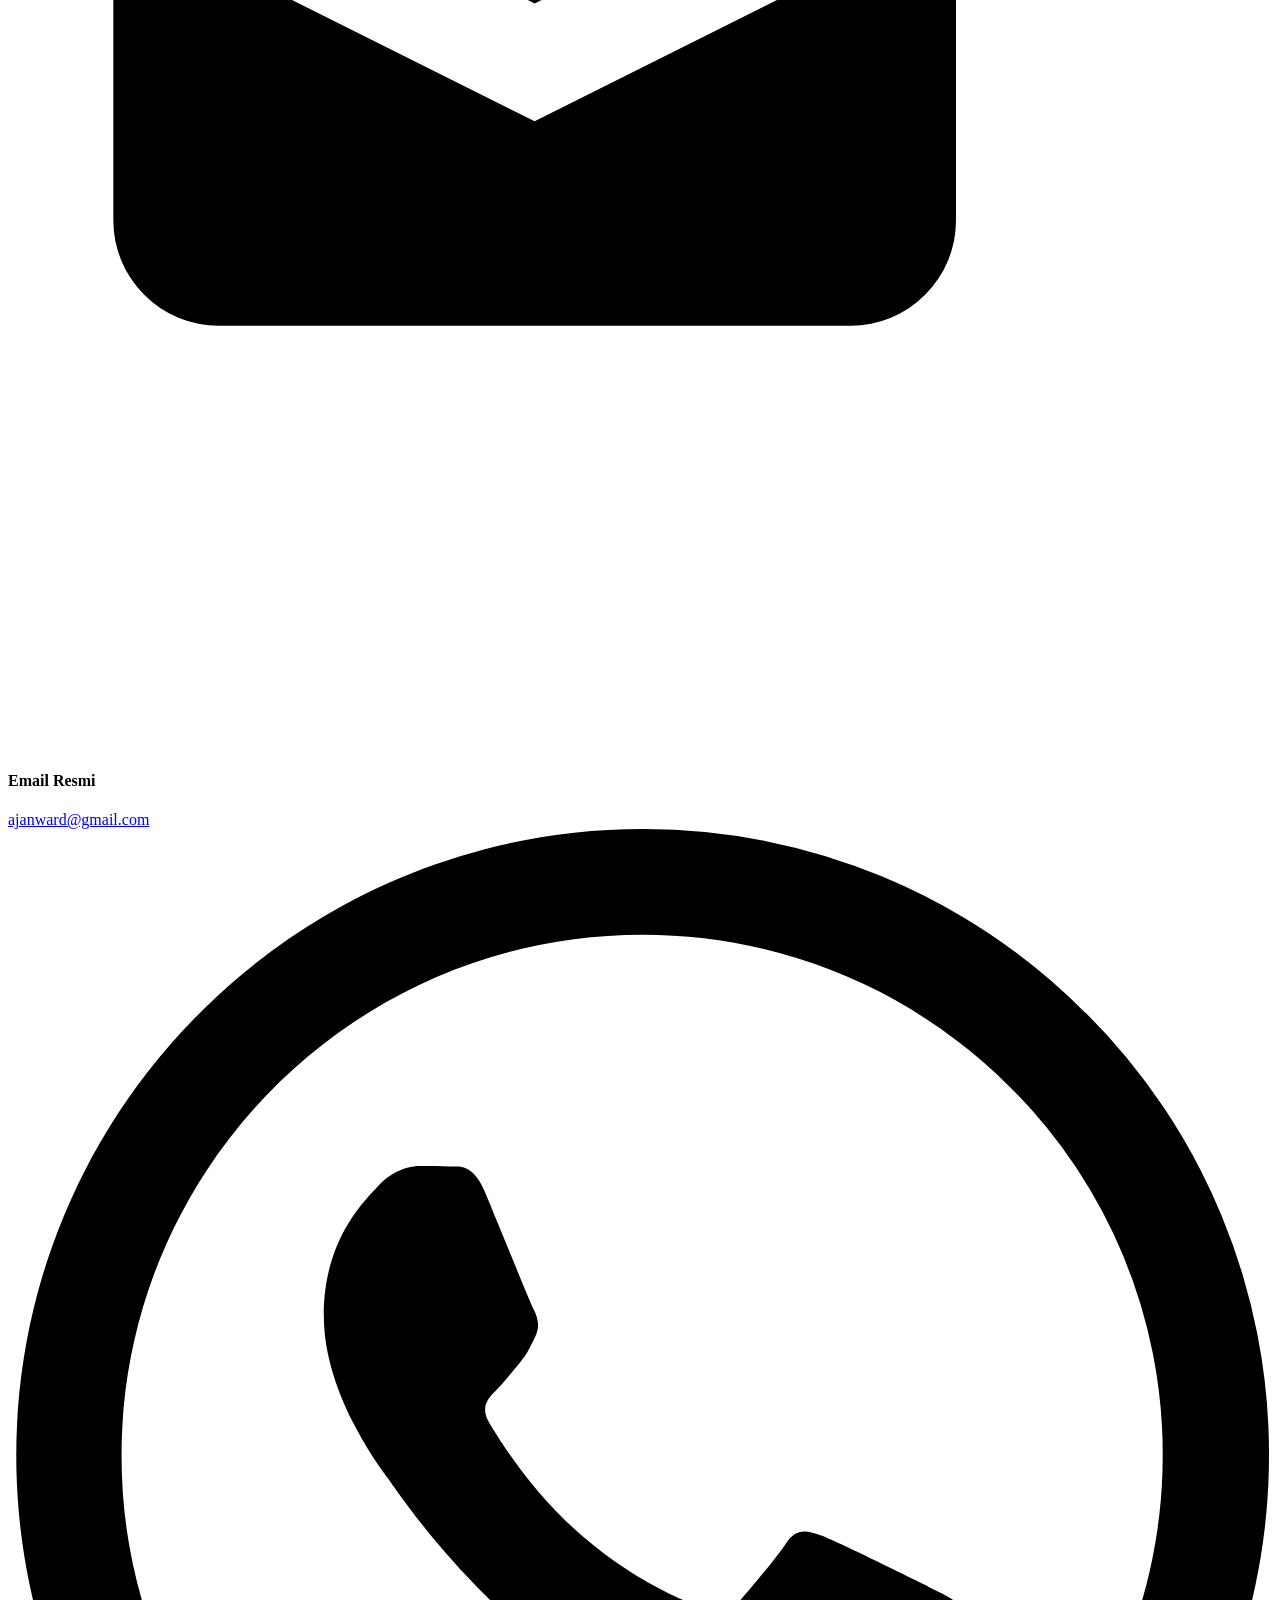
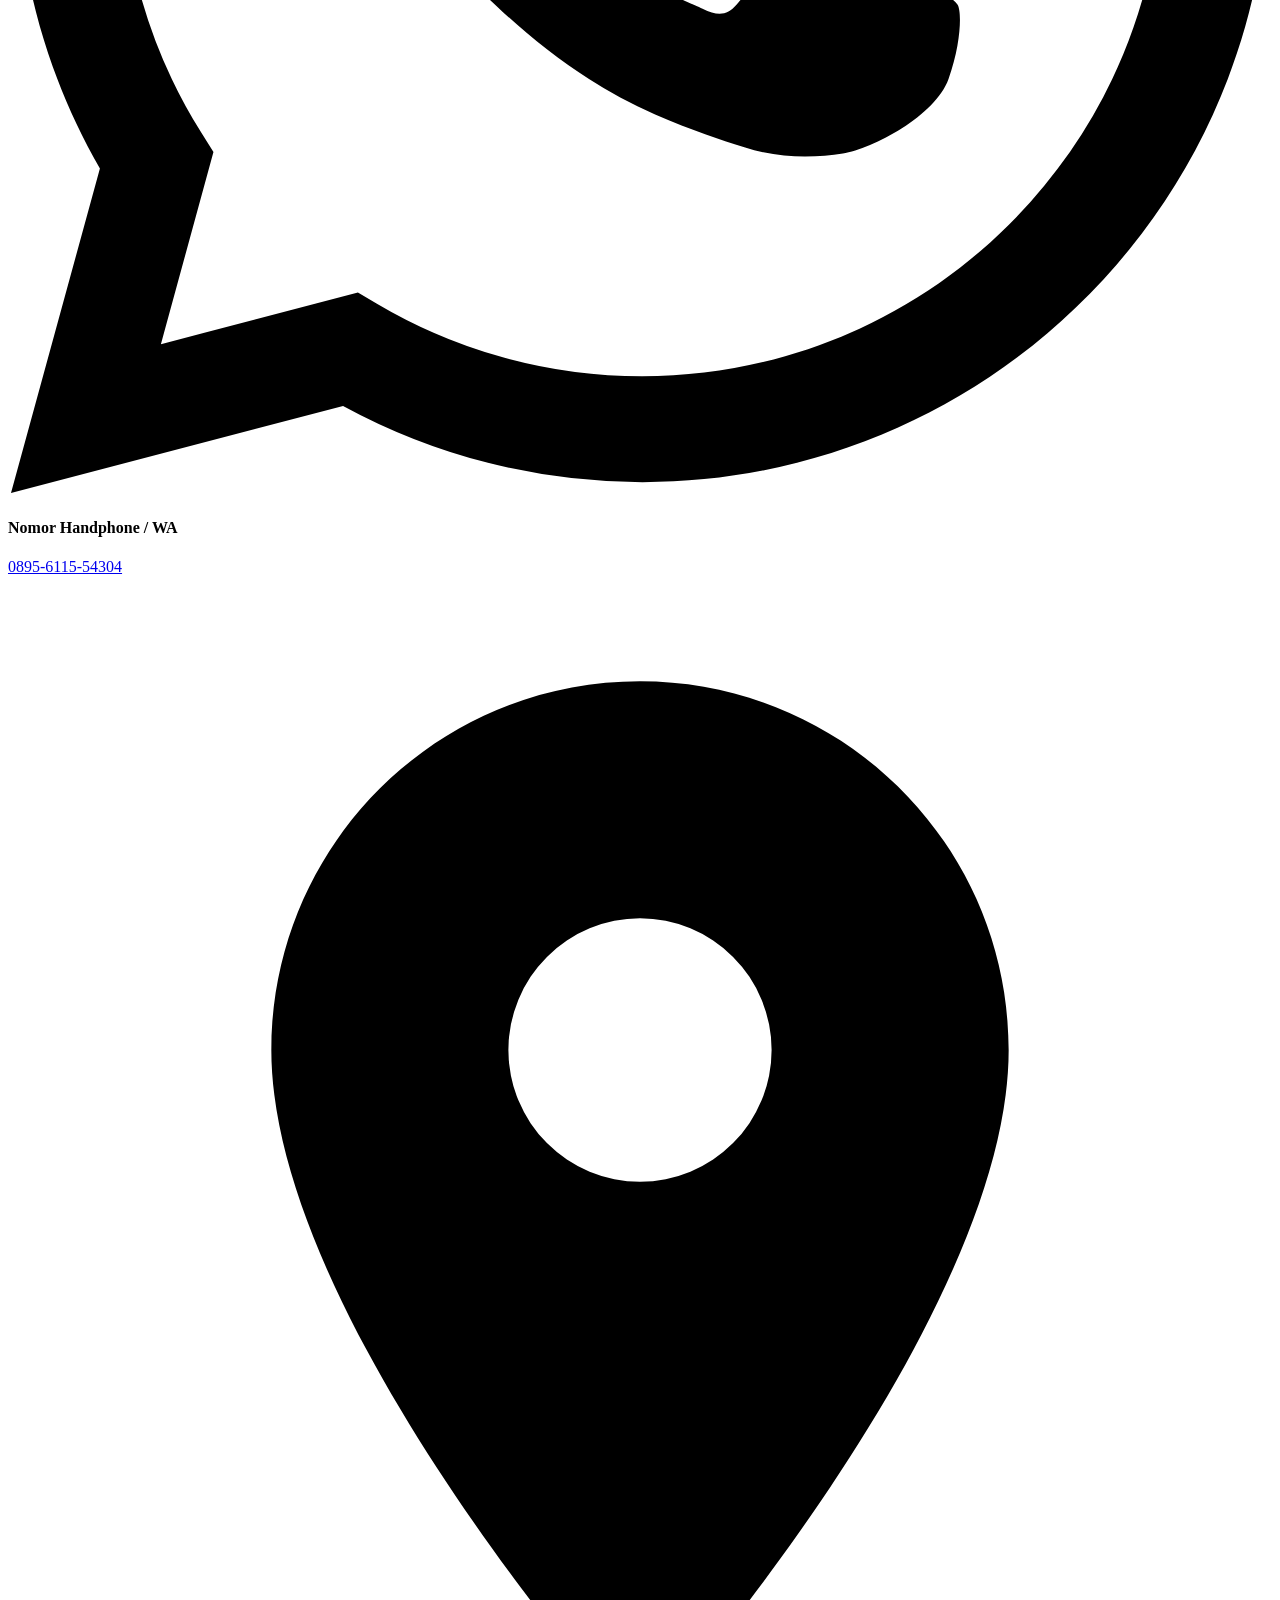
==== commit f6533257: "Perbaiki portfolio: link dummy CLI, skrip formulir, metadata SEO, label demo, rapikan teks" ====
--- a/index.html
+++ b/index.html
@@ -7,6 +7,18 @@
     <meta name="description"
         content="Portfolio Profesional Janward Alfredo - IT Infrastructure, Network & Server Specialist dengan pengalaman 5+ tahun dalam pengelolaan server, virtualisasi, jaringan, dan keamanan.">
     <title>Janward Alfredo | IT Infrastructure & Network Specialist</title>
+    <link rel="canonical" href="https://janward.github.io/">
+    <meta property="og:type" content="website">
+    <meta property="og:site_name" content="Janward Alfredo">
+    <meta property="og:locale" content="id_ID">
+    <meta property="og:title" content="Janward Alfredo | IT Infrastructure & Network Specialist">
+    <meta property="og:description" content="Portfolio Janward Alfredo: jaringan korporat, virtualisasi Proxmox, server, CCTV, dan otomatisasi backup.">
+    <meta property="og:url" content="https://janward.github.io/">
+    <meta property="og:image" content="https://janward.github.io/Logo.png">
+    <meta name="twitter:card" content="summary">
+    <script type="application/ld+json">
+    {"@context":"https://schema.org","@type":"Person","name":"Janward Alfredo","jobTitle":"IT Infrastructure & Network Specialist","url":"https://janward.github.io/","image":"https://janward.github.io/Logo.png","address":{"@type":"PostalAddress","addressLocality":"Jakarta Barat","addressCountry":"ID"},"sameAs":["https://www.linkedin.com/in/janward-alfredo-2741981b7/"],"knowsAbout":["Jaringan LAN/WAN","Mikrotik","Proxmox","Windows Server","Backup otomatis","CCTV"]}
+    </script>
     <!-- Google Fonts -->
     <link rel="preconnect" href="https://fonts.googleapis.com">
     <link rel="preconnect" href="https://fonts.gstatic.com" crossorigin>
@@ -24,19 +36,19 @@
     <!-- Header / Navigation Bar -->
     <header class="navbar">
         <div class="navbar-container">
-            <a href="#hero" class="logo" aria-label="Kembali ke bagian awal">
+            <a href="#" class="logo">
                 <!-- <span class="logo-icon">&lt;/&gt;</span>-->
                 <img src="Logo.png" alt="Logo" class="logo-icon">
                 <span class="logo-text">Janward.<span>Alfredo</span></span>
             </a>
-            <button class="nav-toggle" id="nav-toggle" aria-label="Buka menu navigasi" aria-controls="nav-menu" aria-expanded="false">
+            <button class="nav-toggle" id="nav-toggle" aria-label="Toggle menu">
                 <span class="bar"></span>
                 <span class="bar"></span>
                 <span class="bar"></span>
             </button>
             <nav class="nav-menu" id="nav-menu">
                 <ul>
-                    <li><a href="#hero" class="nav-link active">Home</a></li>
+                    <li><a href="#hero" class="nav-link active">Beranda</a></li>
                     <li><a href="#about" class="nav-link">Tentang</a></li>
                     <li><a href="#skills" class="nav-link">Keahlian</a></li>
                     <li><a href="#experience" class="nav-link">Pengalaman</a></li>
@@ -44,14 +56,14 @@
                     <li><a href="#terminal-section" class="nav-link">CLI Terminal</a></li>
                     <li><a href="#contact" class="nav-link btn-contact-nav" data-i18n="navContact">Kontak</a></li>
                     <li>
-                        <select class="lang-dropdown" aria-label="Pilih bahasa" onchange="setLanguage(this.value)">
+                        <select class="lang-dropdown" onchange="setLanguage(this.value)">
                             <option value="id">ID</option>
                             <option value="en">EN</option>
                         </select>
                     </li>
                 </ul>
             </nav>
-        </div>
+            </div>
     </header>
     <main class="main-content">
 
@@ -83,9 +95,6 @@
                             </svg>
                             Coba CLI Terminal
                         </a>
-                        <a href="Janward Alfredo - CV.pdf" class="btn btn-secondary" download>
-                            Unduh CV
-                        </a>
                     </div>
 
                     <div class="janward-motivasi-box">
@@ -110,7 +119,7 @@
                         <div class="dashboard-header">
                             <div class="dashboard-title">
                                 <span class="pulse-green"></span>
-                                <h3>SYSTEM MONITOR - LIVE NODE</h3>
+                                <h3>SYSTEM MONITOR - DEMO</h3>
                             </div>
                             <span class="uptime-badge">Uptime: 99.98%</span>
                         </div>
@@ -200,7 +209,7 @@
                             dan perawatan CCTV berskala menengah (&plusmn;123 titik kamera).
                         </p>
                         <p class="paragraph">
-                            Saya menyukai tantangan teknis kompleks, mulai dari pemulihan bencana (*disaster recovery*)
+                            Saya menyukai tantangan teknis kompleks, mulai dari pemulihan bencana (disaster recovery)
                             akibat insiden kelistrikan kritis hingga penataan kabel jaringan terstruktur demi kemudahan
                             pemeliharaan jangka panjang.
                         </p>
@@ -458,10 +467,10 @@
                 </div>
 
                 <div class="project-filters">
-                    <button type="button" class="filter-btn active" data-filter="all" aria-pressed="true">Semua Proyek</button>
-                    <button type="button" class="filter-btn" data-filter="servers" aria-pressed="false">Infrastruktur &amp; Server</button>
-                    <button type="button" class="filter-btn" data-filter="networks" aria-pressed="false">Jaringan</button>
-                    <button type="button" class="filter-btn" data-filter="security" aria-pressed="false">Sistem Keamanan</button>
+                    <button class="filter-btn active" data-filter="all">Semua Proyek</button>
+                    <button class="filter-btn" data-filter="servers">Infrastruktur &amp; Server</button>
+                    <button class="filter-btn" data-filter="networks">Jaringan</button>
+                    <button class="filter-btn" data-filter="security">Sistem Keamanan</button>
                 </div>
 
                 <div class="projects-grid">
@@ -482,9 +491,9 @@
                         <p class="project-desc">Membangun script pencadangan otomatis (automation backup) terjadwal
                             untuk database SQL dan direktori server ke media penyimpanan eksternal (NAS/OMV).</p>
                         <ul class="project-highlights">
-                            <li>Mengurangi risiko *human error* dalam tugas pencadangan harian secara manual.</li>
+                            <li>Mengurangi risiko human error dalam tugas pencadangan harian secara manual.</li>
                             <li>Menggunakan shell scripting &amp; integrasi API penyimpanan awan internal.</li>
-                            <li>Mempercepat waktu pemulihan (*Recovery Time Objective*) saat terjadi kegagalan sistem.
+                            <li>Mempercepat waktu pemulihan (Recovery Time Objective) saat terjadi kegagalan sistem.
                             </li>
                         </ul>
                         <div class="project-tags">
@@ -512,7 +521,7 @@
                         <p class="project-desc">Memimpin proyek instalasi dan upgrade kamera pengawas berbasis IP &amp;
                             Analog dengan total 123 titik pantau di area pabrik dan gedung operasional.</p>
                         <ul class="project-highlights">
-                            <li>Merancang diagram sebaran kamera untuk meniadakan area titik buta (*blind spot*).</li>
+                            <li>Merancang diagram sebaran kamera untuk meniadakan area titik buta (blind spot).</li>
                             <li>Mengkonfigurasi server DVR/NVR terpusat dengan akses streaming lokal yang aman bagi
                                 manajemen.</li>
                             <li>Menghubungkan jaringan kamera ke VLAN terpisah untuk menghindari interferensi bandwidth
@@ -579,7 +588,7 @@
                             </li>
                             <li>Mencegah risiko gangguan sinyal jaringan akibat lekukan kabel yang patah atau longgar.
                             </li>
-                            <li>Mempersingkat waktu pencarian port bermasalah (*troubleshooting*) dari beberapa jam
+                            <li>Mempersingkat waktu pencarian port bermasalah (troubleshooting) dari beberapa jam
                                 menjadi hitungan menit.</li>
                         </ul>
                         <div class="project-tags">
@@ -671,7 +680,7 @@
                                 <div class="contact-text">
                                     <h4>Nomor Handphone / WA</h4>
                                     <a href="https://wa.me/62895611554304?text=halo%20Janward,%20saya%20ingin%20berdiskusi%20mengenai%20"
-                                        target="_blank" rel="noopener noreferrer">0895-6115-54304</a>
+                                        target="_blank">0895-6115-54304</a>
                                 </div>
                             </div>
 
@@ -684,7 +693,7 @@
                                 </div>
                                 <div class="contact-text">
                                     <h4>Lokasi Domisili</h4>
-                                    <a href="https://maps.app.goo.gl/bhtS1P35WSdB9VKb7" target="_blank" rel="noopener noreferrer">Cengkareng,
+                                    <a href="https://maps.app.goo.gl/bhtS1P35WSdB9VKb7" target="_blank">Cengkareng,
                                         Jakarta Barat, DKI Jakarta</a>
                                 </div>
                             </div>
@@ -699,7 +708,7 @@
                                 <div class="contact-text">
                                     <h4>LinkedIn</h4>
                                     <a href="https://www.linkedin.com/in/janward-alfredo-2741981b7/"
-                                        target="_blank" rel="noopener noreferrer">Janward Alfredo</a>
+                                        target="_blank">Janward Alfredo</a>
                                 </div>
                             </div>
                         </div>
@@ -707,15 +716,16 @@
 
                     <!-- Contact Form -->
                     <div class="contact-form-container animate-right">
-                        <form id="contact-form" class="glass-form">
+                        <form id="contact-form" class="glass-form"
+                            onsubmit="event.preventDefault(); window.open('https://wa.me/62895611554304?text=halo,%20saya%20' + encodeURIComponent(document.getElementById('form-name').value) + ',%20' + encodeURIComponent(document.getElementById('form-message').value), '_blank');">
                             <div class="form-group">
                                 <label for="form-name">Nama Lengkap</label>
-                                <input type="text" id="form-name" data-i18n="formNamePlaceholder" placeholder="Masukkan nama lengkap Anda" required
+                                <input type="text" id="form-name" placeholder="Masukkan nama lengkap Anda" required
                                     autocomplete="name">
                             </div>
                             <div class="form-group">
                                 <label for="form-message">Pesan Anda</label>
-                                <textarea id="form-message" rows="5" data-i18n="formMessagePlaceholder"
+                                <textarea id="form-message" rows="5"
                                     placeholder="Tuliskan detail pesan atau pertanyaan Anda di sini..."
                                     required></textarea>
                             </div>
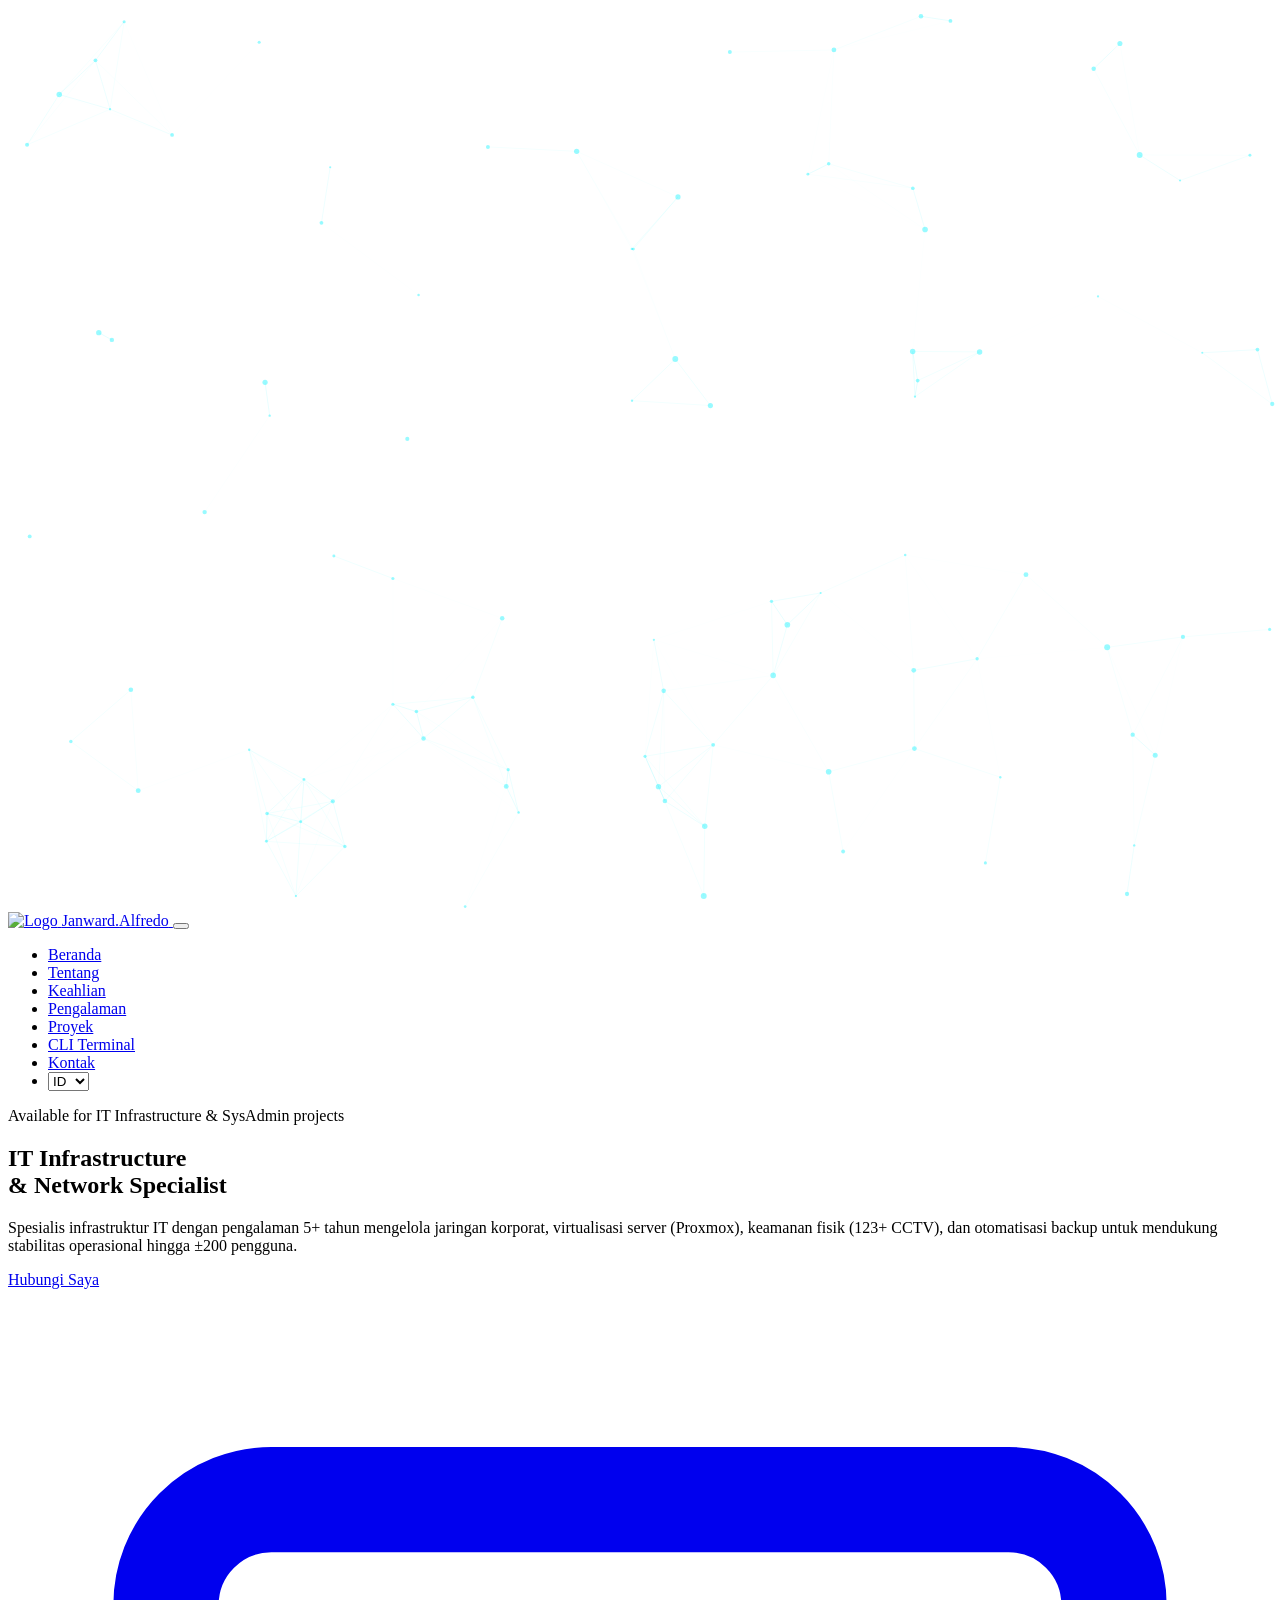
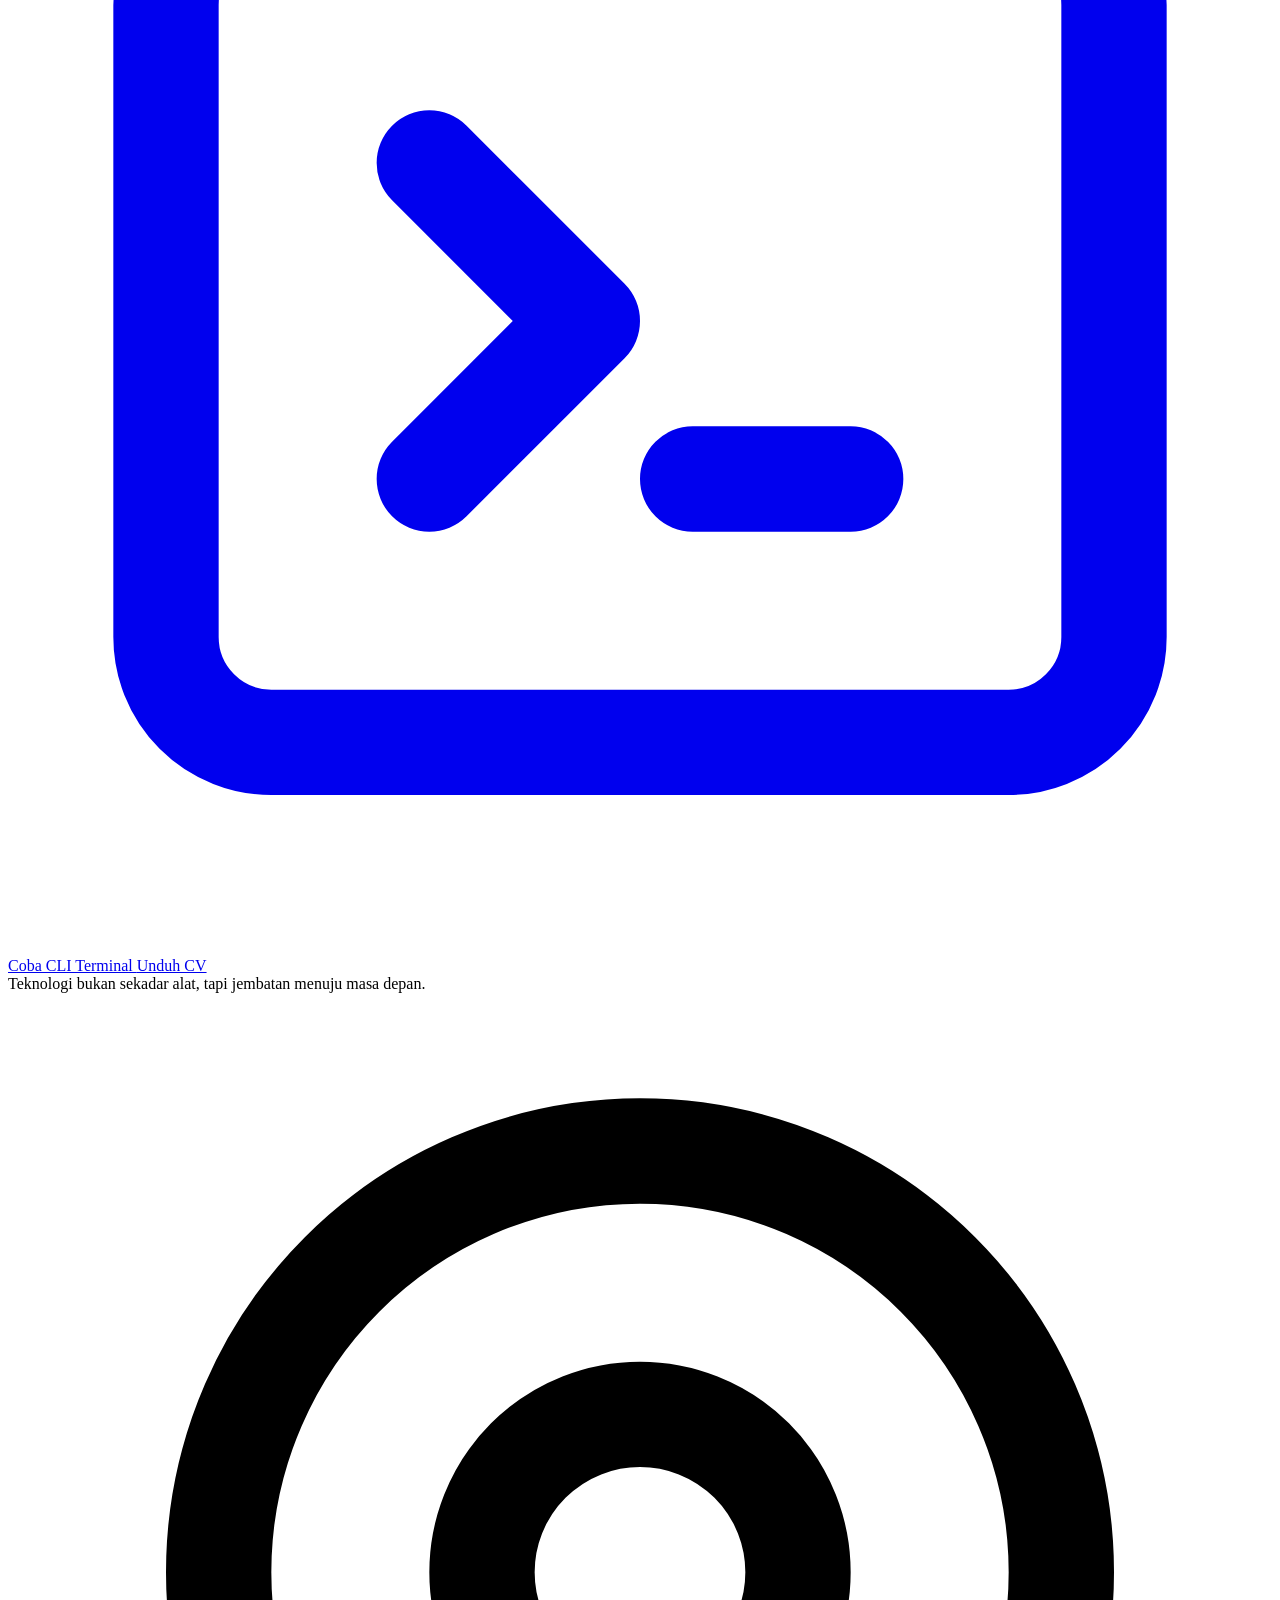
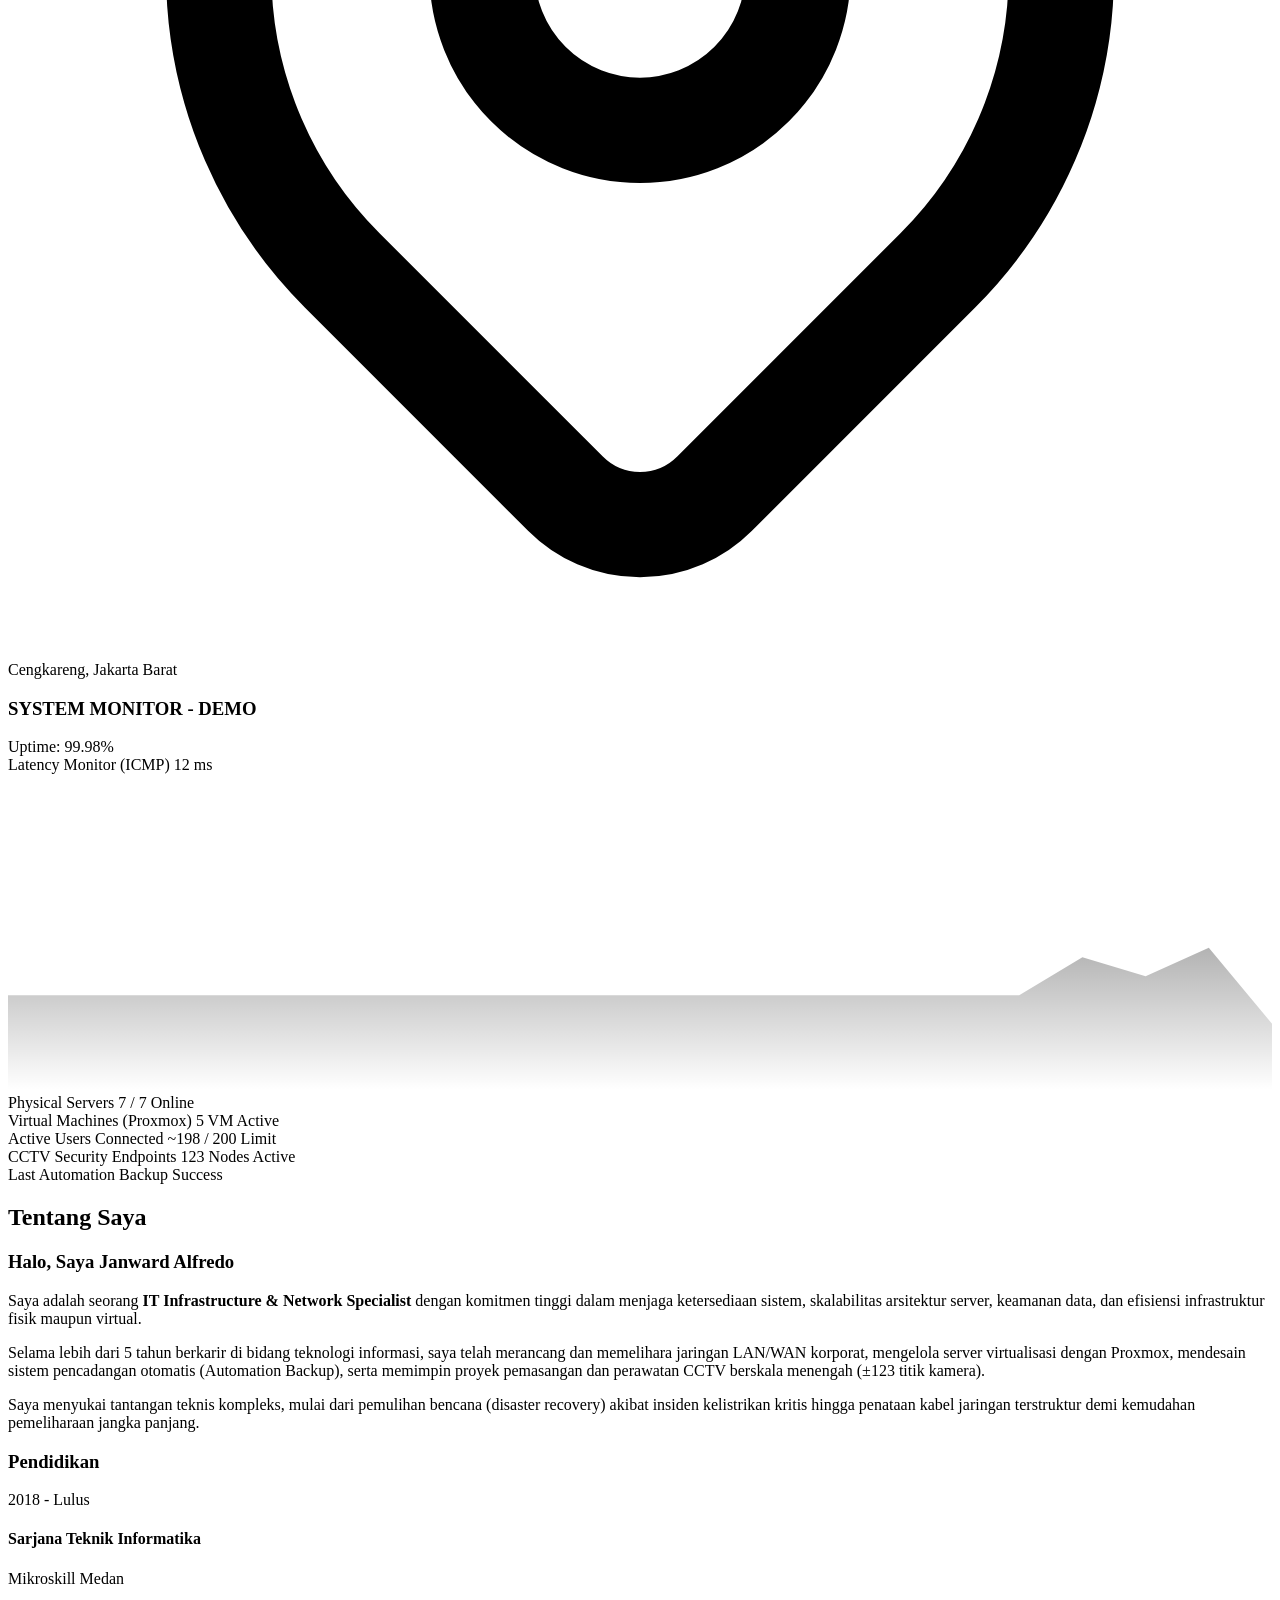
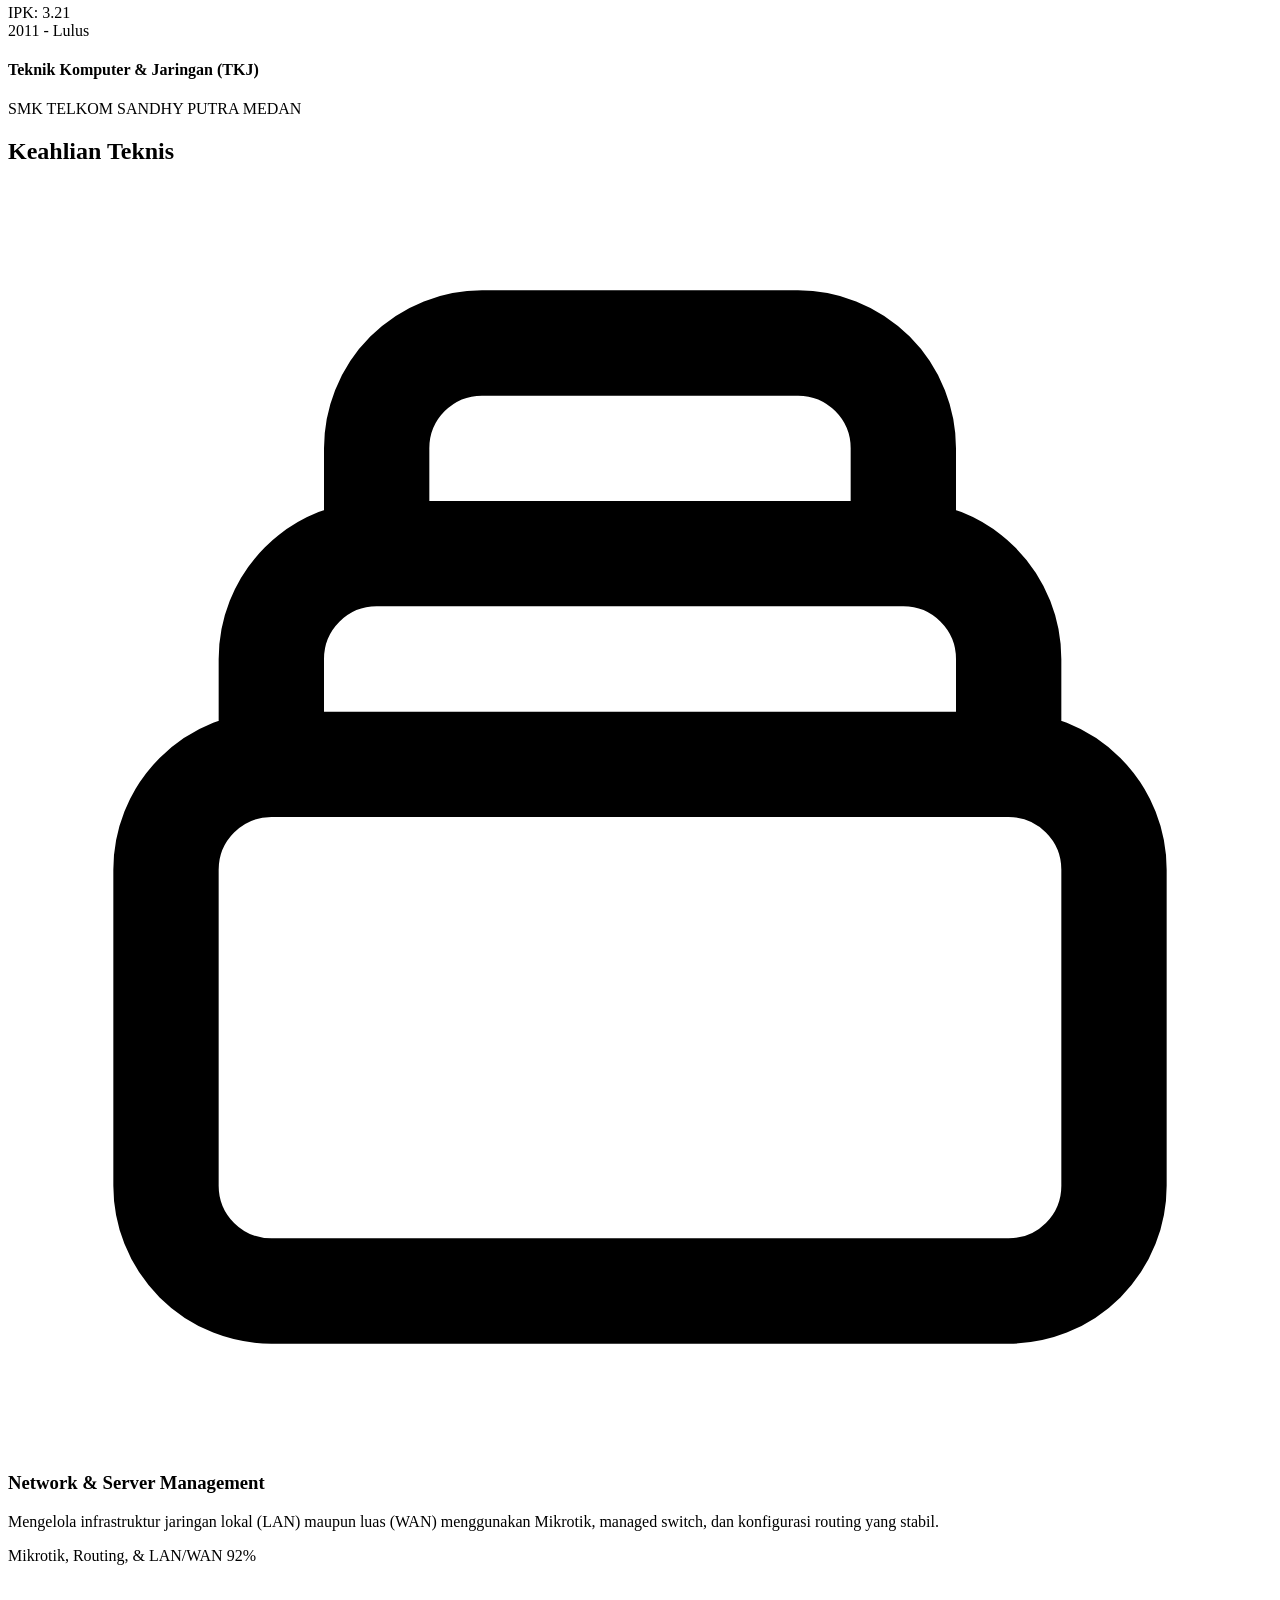
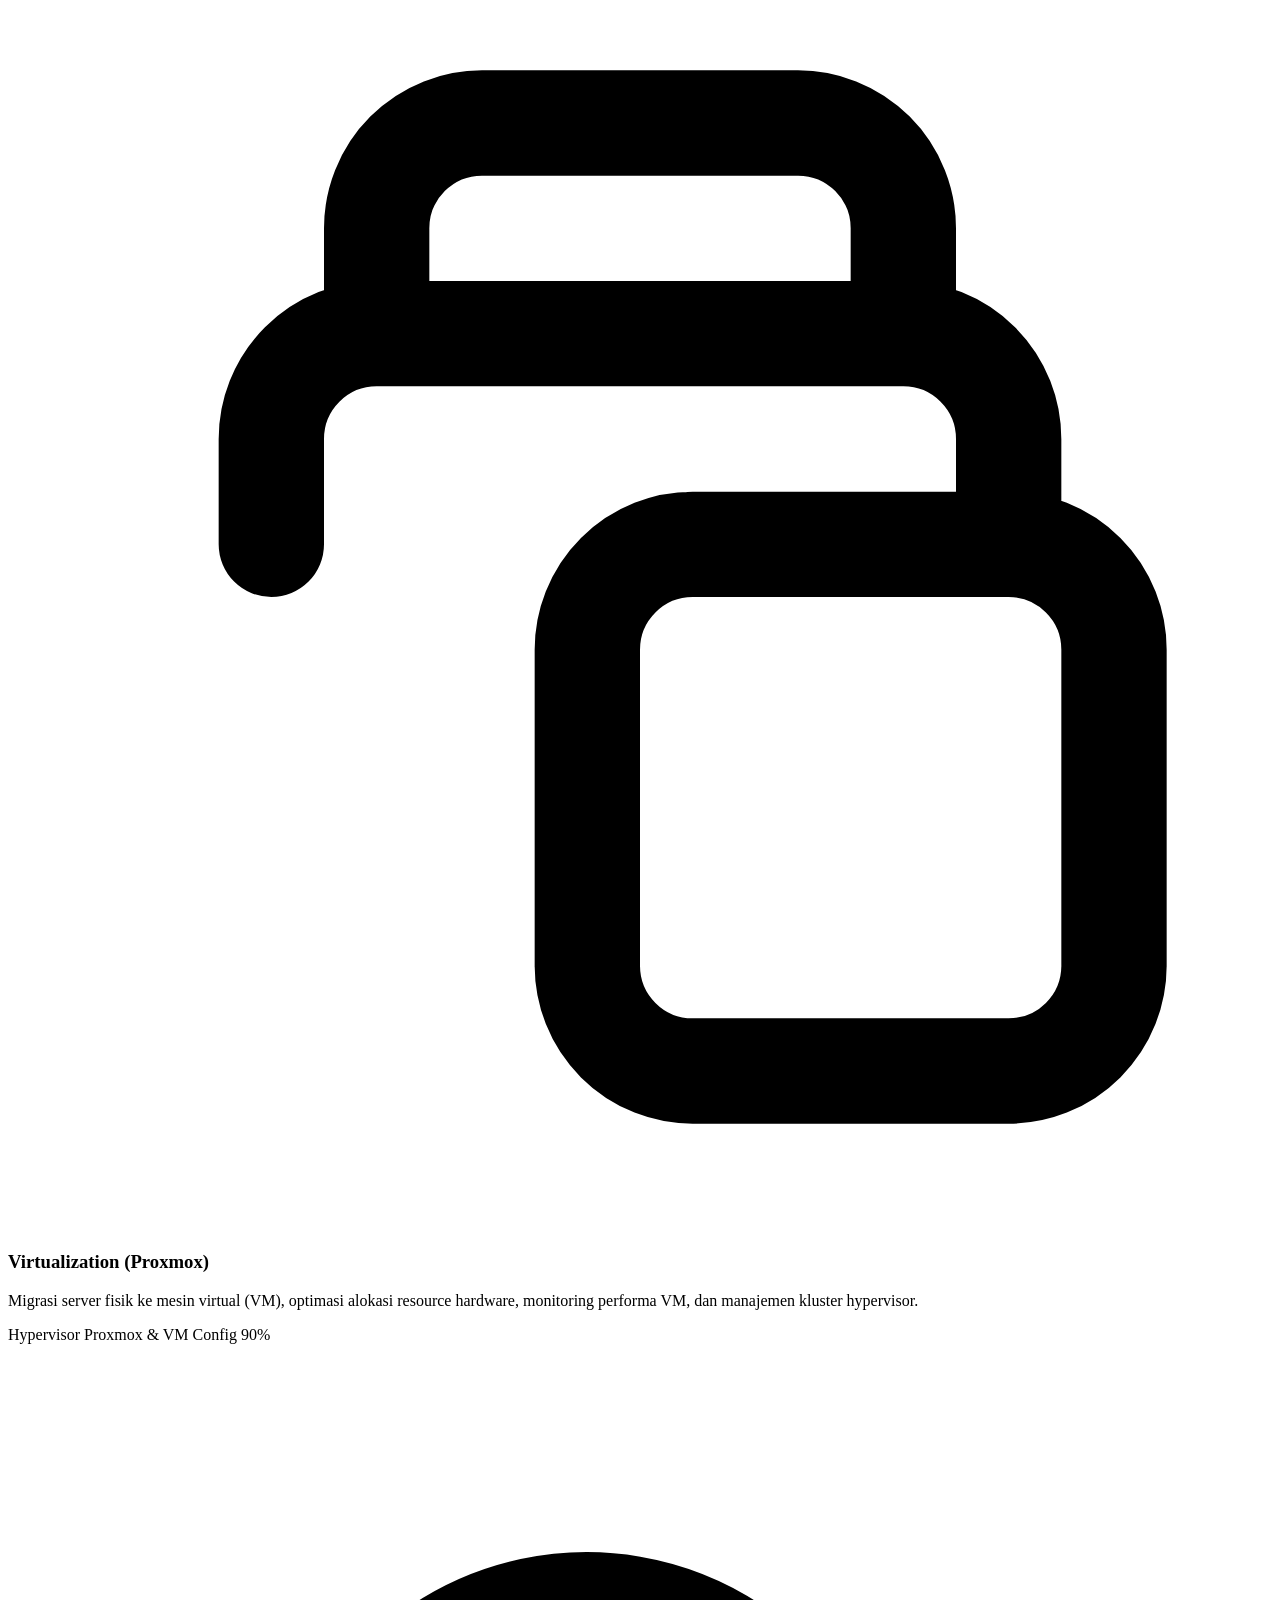
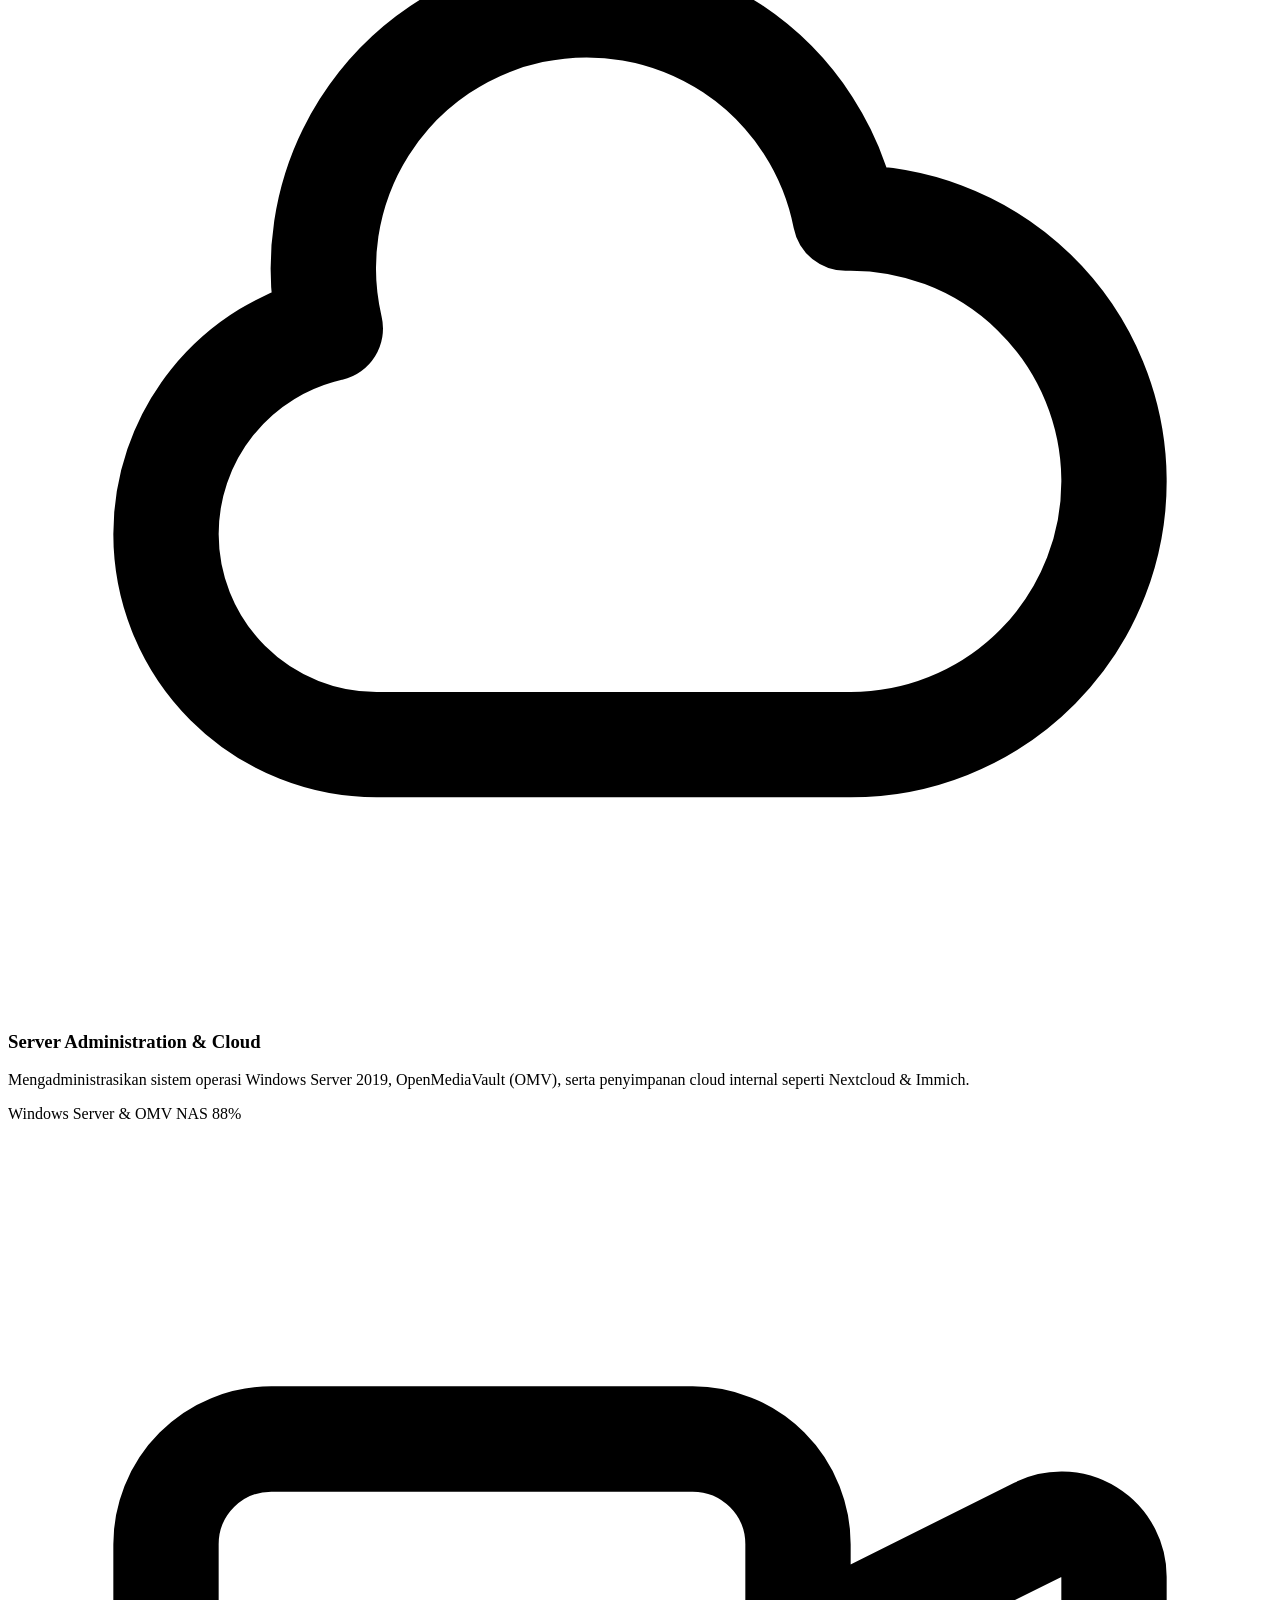
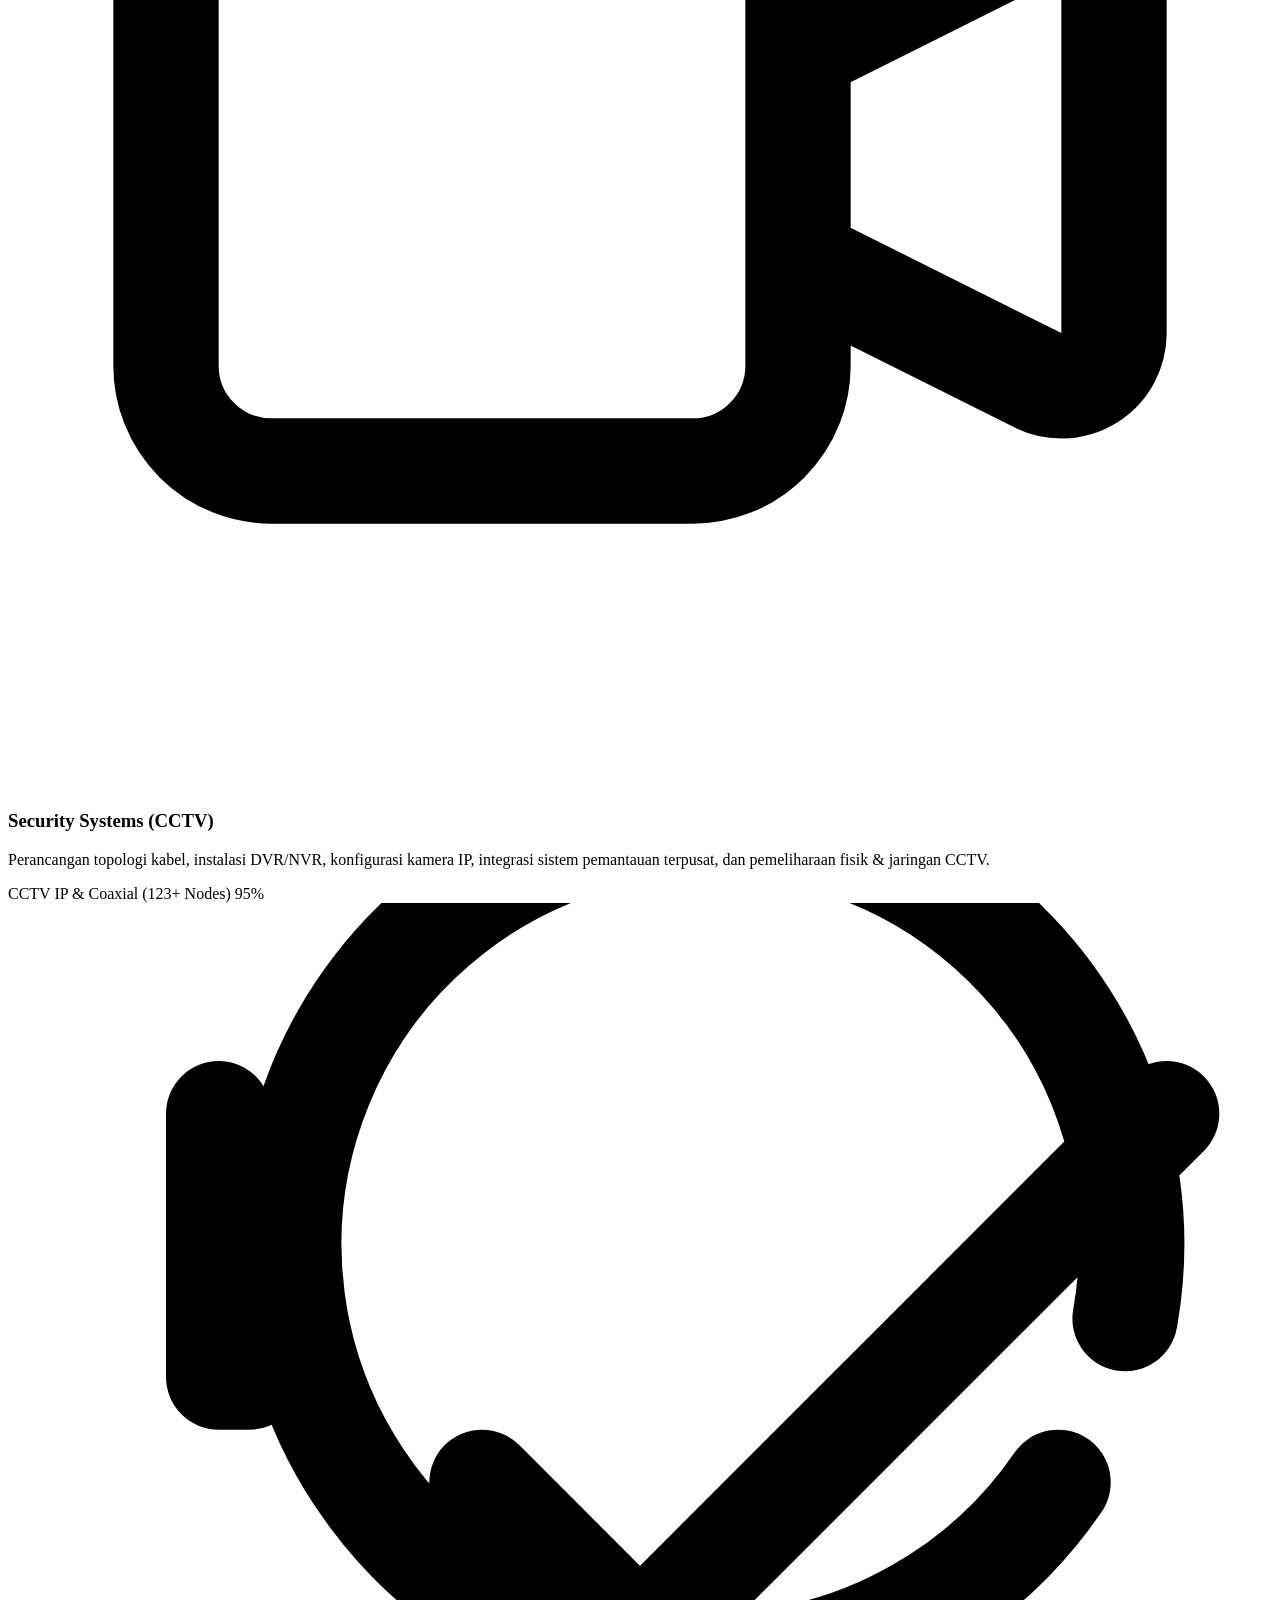
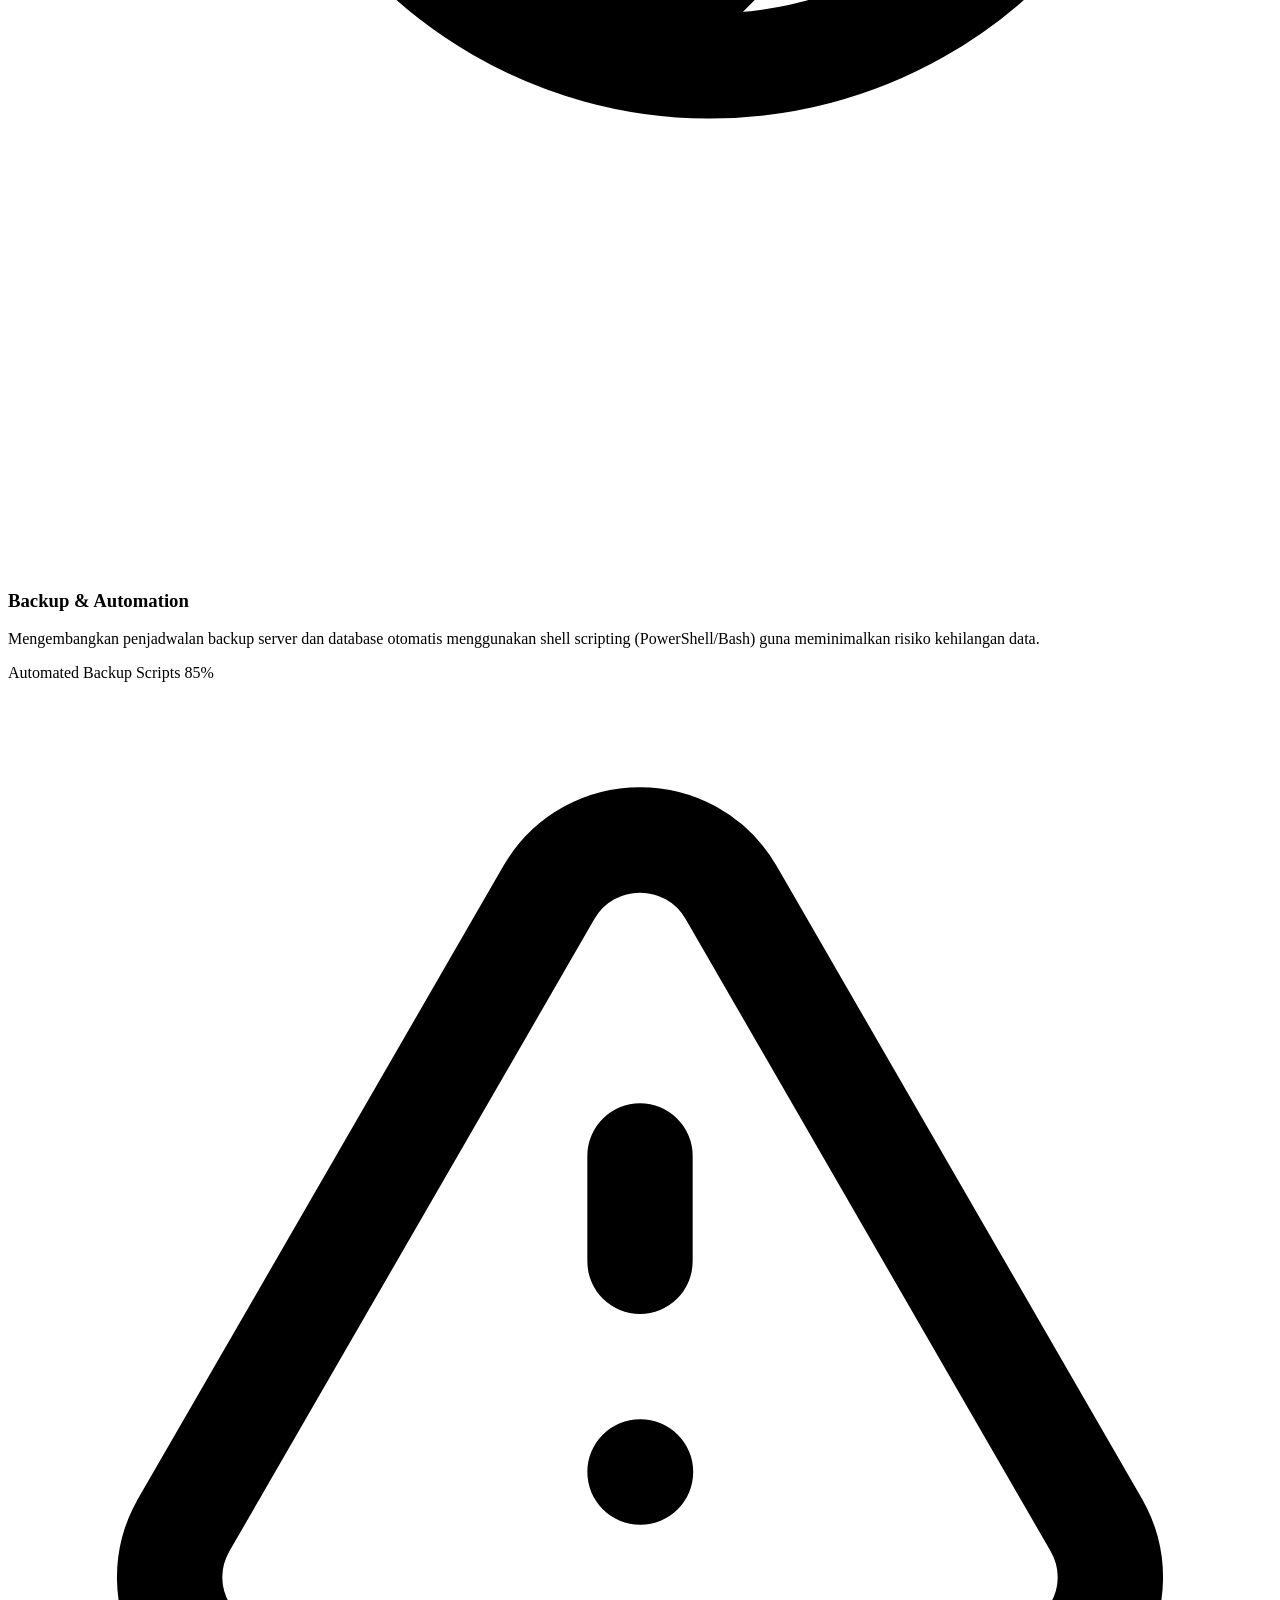
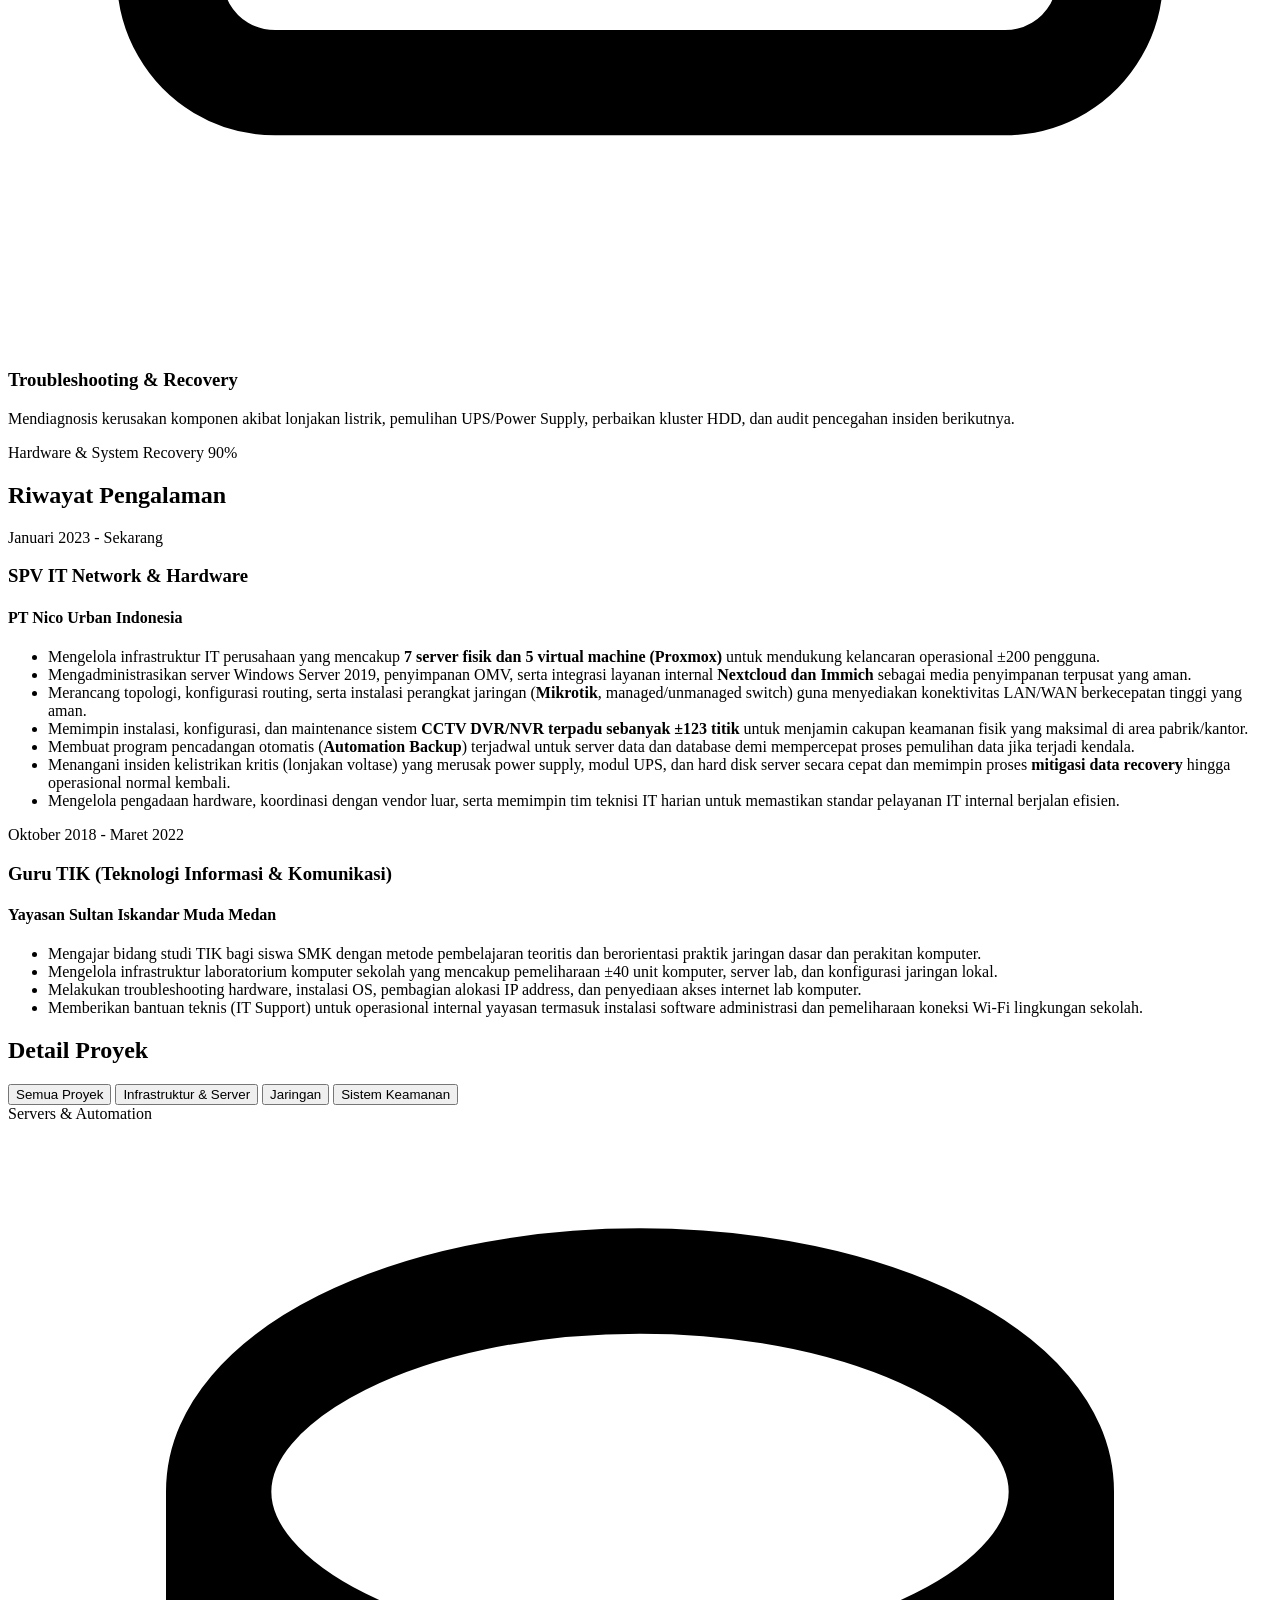
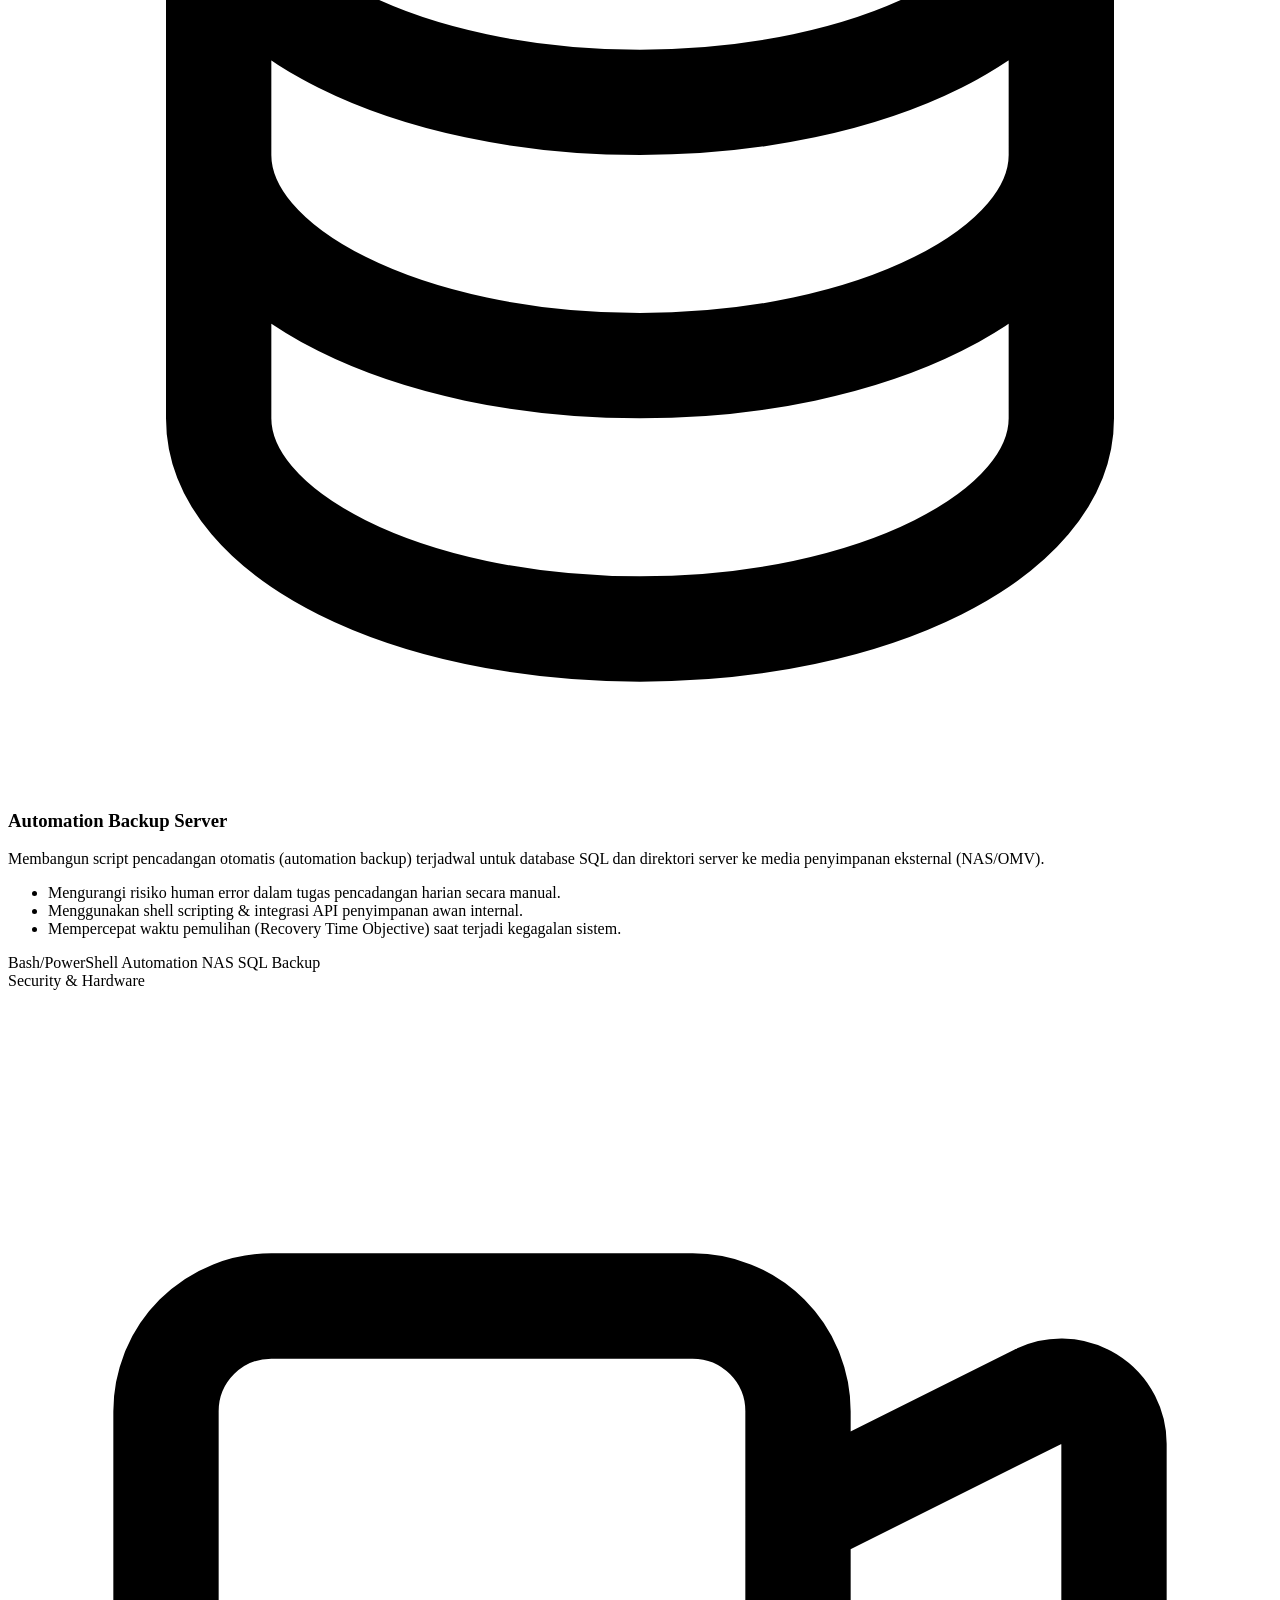
==== commit 8668c919: "Gabungkan perbaikan remote dengan perbaikan portfolio" ====
--- a/index.html
+++ b/index.html
@@ -36,12 +36,12 @@
     <!-- Header / Navigation Bar -->
     <header class="navbar">
         <div class="navbar-container">
-            <a href="#" class="logo">
+            <a href="#hero" class="logo" aria-label="Kembali ke bagian awal">
                 <!-- <span class="logo-icon">&lt;/&gt;</span>-->
                 <img src="Logo.png" alt="Logo" class="logo-icon">
                 <span class="logo-text">Janward.<span>Alfredo</span></span>
             </a>
-            <button class="nav-toggle" id="nav-toggle" aria-label="Toggle menu">
+            <button class="nav-toggle" id="nav-toggle" aria-label="Buka menu navigasi" aria-controls="nav-menu" aria-expanded="false">
                 <span class="bar"></span>
                 <span class="bar"></span>
                 <span class="bar"></span>
@@ -56,14 +56,14 @@
                     <li><a href="#terminal-section" class="nav-link">CLI Terminal</a></li>
                     <li><a href="#contact" class="nav-link btn-contact-nav" data-i18n="navContact">Kontak</a></li>
                     <li>
-                        <select class="lang-dropdown" onchange="setLanguage(this.value)">
+                        <select class="lang-dropdown" aria-label="Pilih bahasa" onchange="setLanguage(this.value)">
                             <option value="id">ID</option>
                             <option value="en">EN</option>
                         </select>
                     </li>
                 </ul>
             </nav>
-            </div>
+        </div>
     </header>
     <main class="main-content">
 
@@ -94,6 +94,9 @@
                                 </path>
                             </svg>
                             Coba CLI Terminal
+                        </a>
+                        <a href="Janward Alfredo - CV.pdf" class="btn btn-secondary" download>
+                            Unduh CV
                         </a>
                     </div>
 
@@ -467,10 +470,10 @@
                 </div>
 
                 <div class="project-filters">
-                    <button class="filter-btn active" data-filter="all">Semua Proyek</button>
-                    <button class="filter-btn" data-filter="servers">Infrastruktur &amp; Server</button>
-                    <button class="filter-btn" data-filter="networks">Jaringan</button>
-                    <button class="filter-btn" data-filter="security">Sistem Keamanan</button>
+                    <button type="button" class="filter-btn active" data-filter="all" aria-pressed="true">Semua Proyek</button>
+                    <button type="button" class="filter-btn" data-filter="servers" aria-pressed="false">Infrastruktur &amp; Server</button>
+                    <button type="button" class="filter-btn" data-filter="networks" aria-pressed="false">Jaringan</button>
+                    <button type="button" class="filter-btn" data-filter="security" aria-pressed="false">Sistem Keamanan</button>
                 </div>
 
                 <div class="projects-grid">
@@ -680,7 +683,7 @@
                                 <div class="contact-text">
                                     <h4>Nomor Handphone / WA</h4>
                                     <a href="https://wa.me/62895611554304?text=halo%20Janward,%20saya%20ingin%20berdiskusi%20mengenai%20"
-                                        target="_blank">0895-6115-54304</a>
+                                        target="_blank" rel="noopener noreferrer">0895-6115-54304</a>
                                 </div>
                             </div>
 
@@ -693,7 +696,7 @@
                                 </div>
                                 <div class="contact-text">
                                     <h4>Lokasi Domisili</h4>
-                                    <a href="https://maps.app.goo.gl/bhtS1P35WSdB9VKb7" target="_blank">Cengkareng,
+                                    <a href="https://maps.app.goo.gl/bhtS1P35WSdB9VKb7" target="_blank" rel="noopener noreferrer">Cengkareng,
                                         Jakarta Barat, DKI Jakarta</a>
                                 </div>
                             </div>
@@ -708,7 +711,7 @@
                                 <div class="contact-text">
                                     <h4>LinkedIn</h4>
                                     <a href="https://www.linkedin.com/in/janward-alfredo-2741981b7/"
-                                        target="_blank">Janward Alfredo</a>
+                                        target="_blank" rel="noopener noreferrer">Janward Alfredo</a>
                                 </div>
                             </div>
                         </div>
@@ -716,16 +719,15 @@
 
                     <!-- Contact Form -->
                     <div class="contact-form-container animate-right">
-                        <form id="contact-form" class="glass-form"
-                            onsubmit="event.preventDefault(); window.open('https://wa.me/62895611554304?text=halo,%20saya%20' + encodeURIComponent(document.getElementById('form-name').value) + ',%20' + encodeURIComponent(document.getElementById('form-message').value), '_blank');">
+                        <form id="contact-form" class="glass-form">
                             <div class="form-group">
                                 <label for="form-name">Nama Lengkap</label>
-                                <input type="text" id="form-name" placeholder="Masukkan nama lengkap Anda" required
+                                <input type="text" id="form-name" data-i18n="formNamePlaceholder" placeholder="Masukkan nama lengkap Anda" required
                                     autocomplete="name">
                             </div>
                             <div class="form-group">
                                 <label for="form-message">Pesan Anda</label>
-                                <textarea id="form-message" rows="5"
+                                <textarea id="form-message" rows="5" data-i18n="formMessagePlaceholder"
                                     placeholder="Tuliskan detail pesan atau pertanyaan Anda di sini..."
                                     required></textarea>
                             </div>
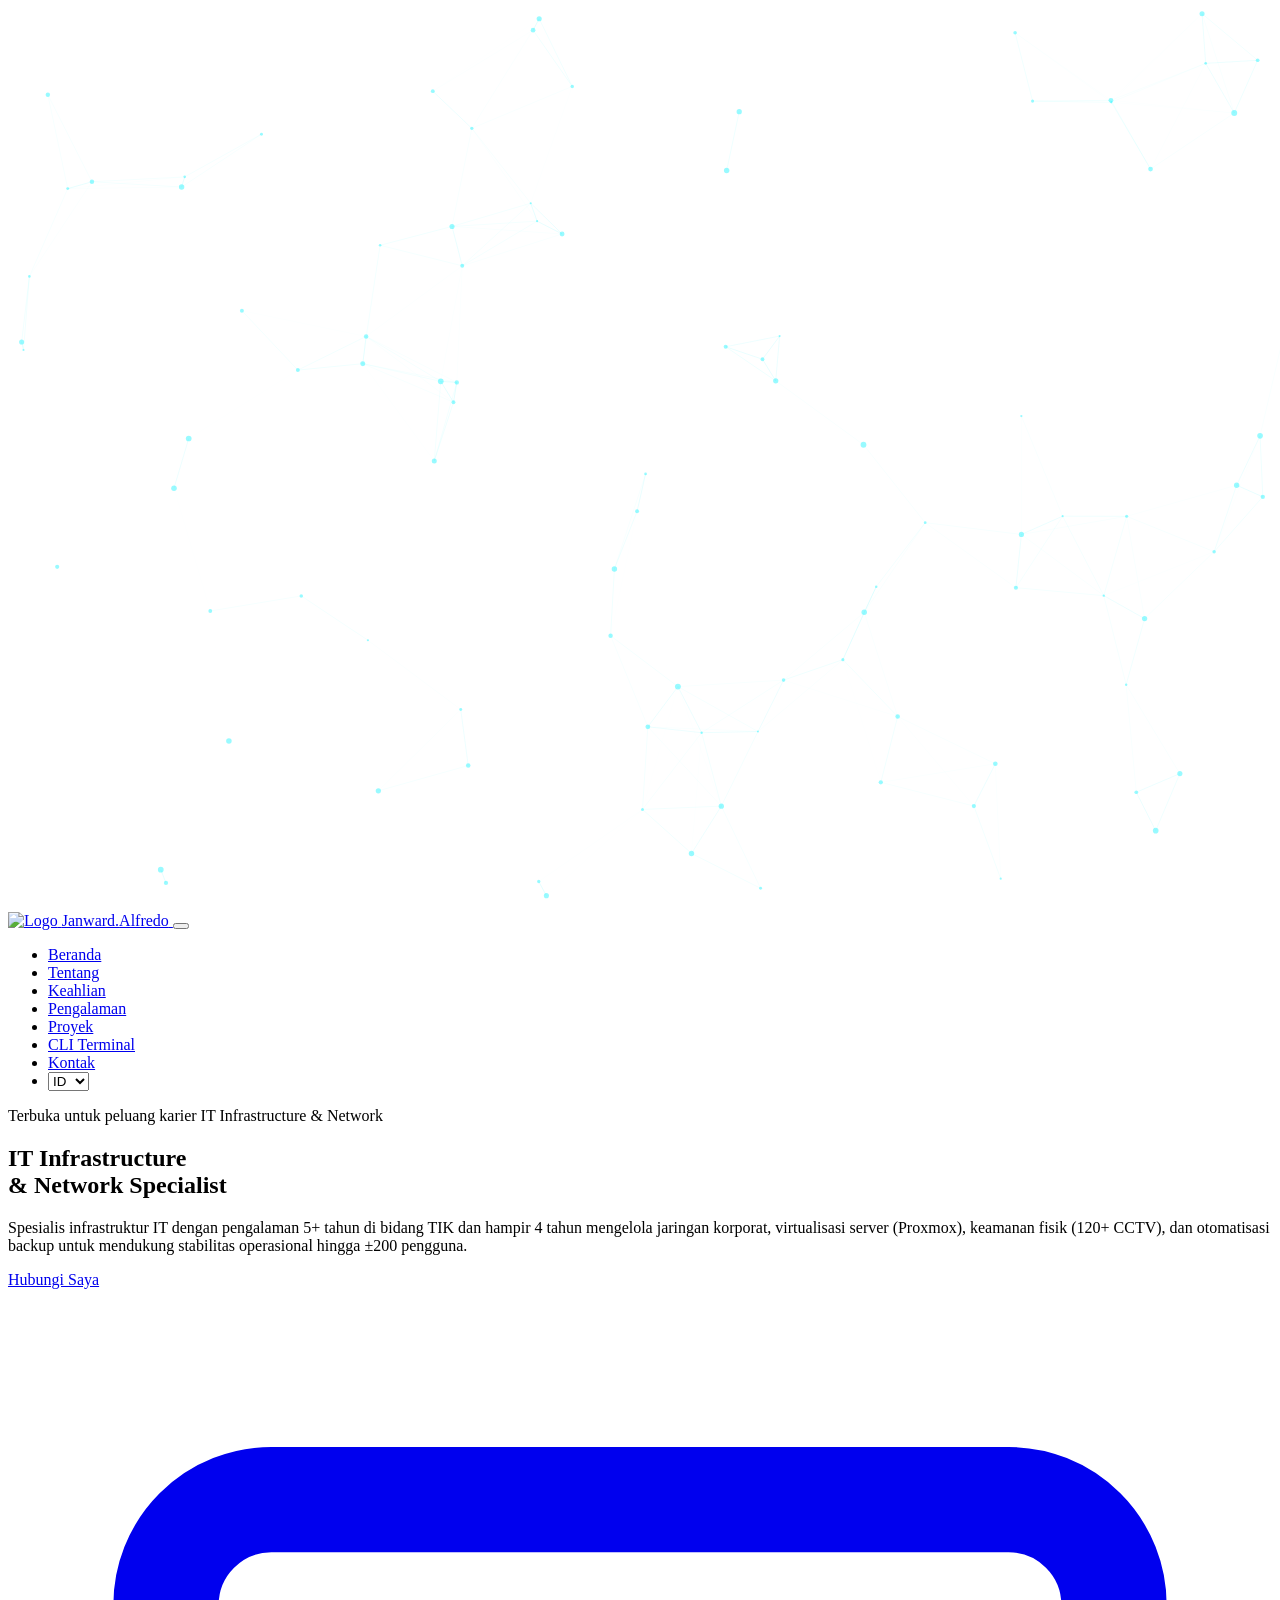
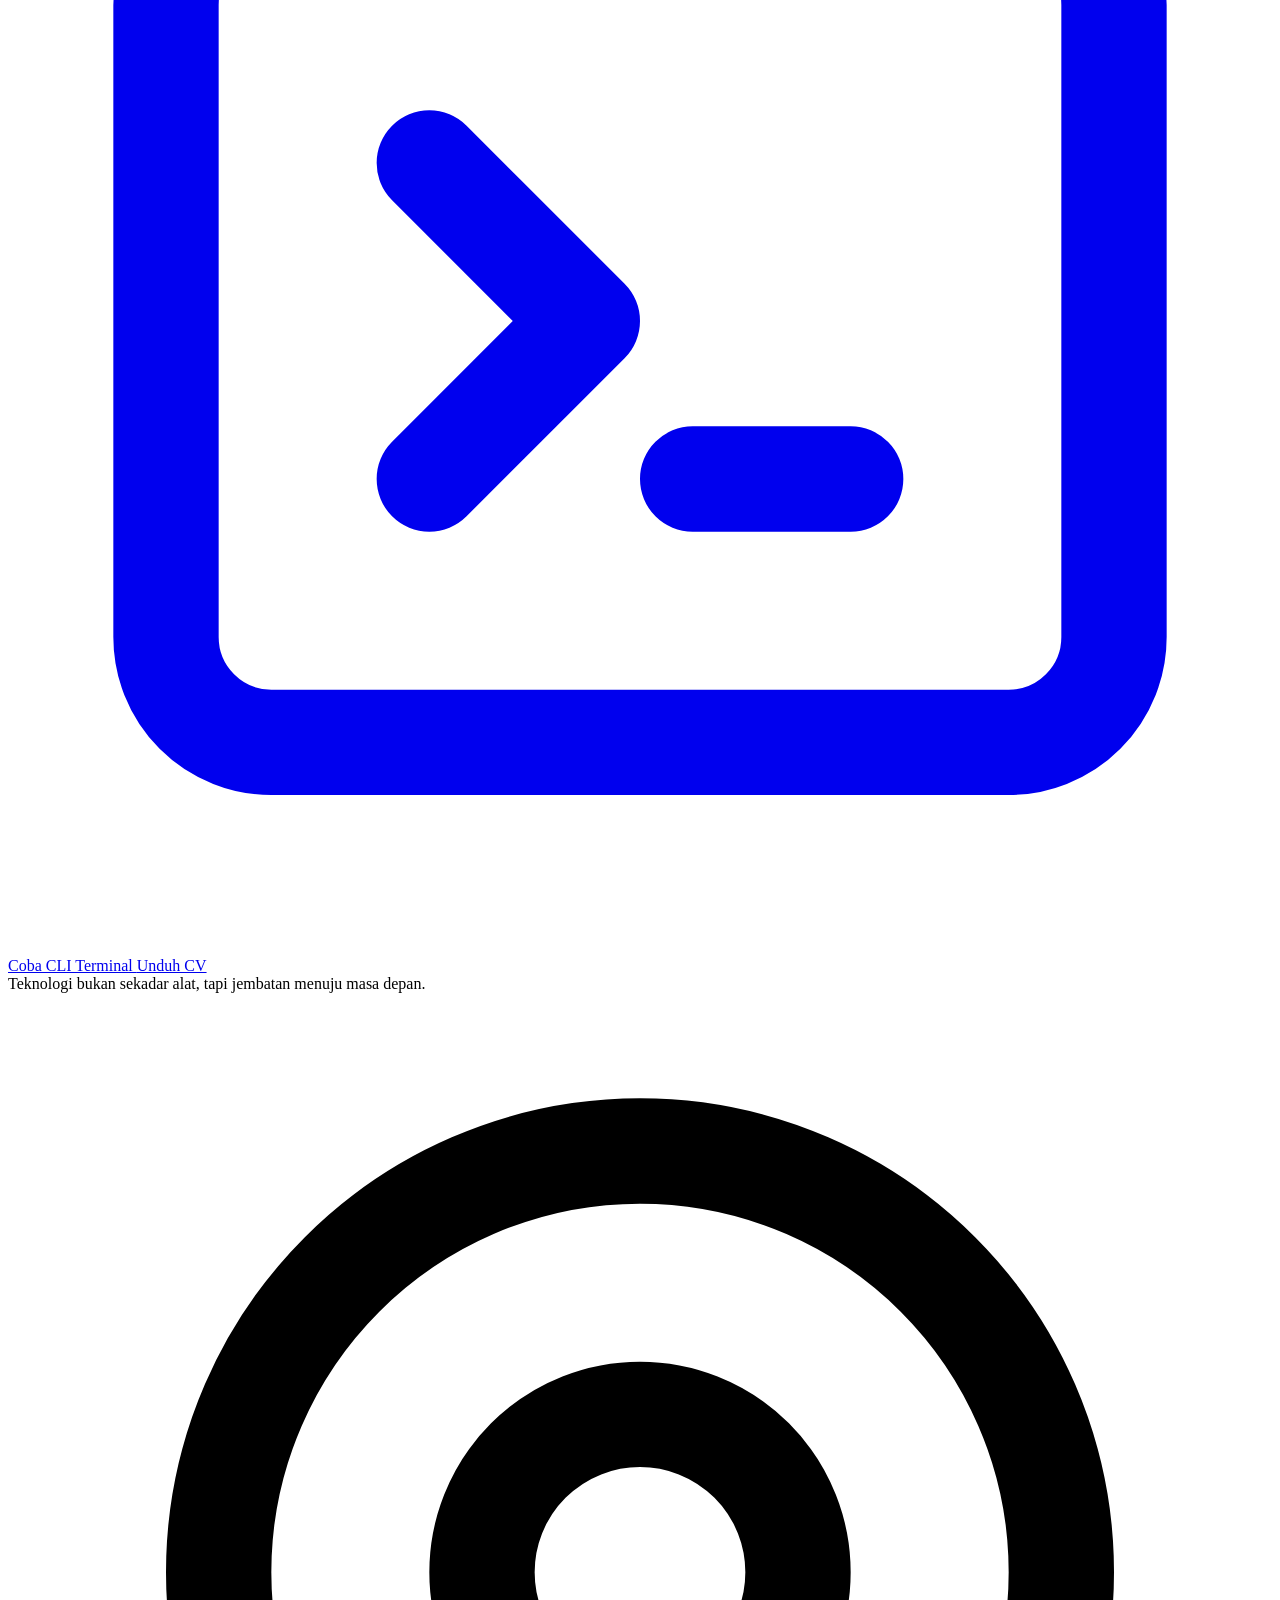
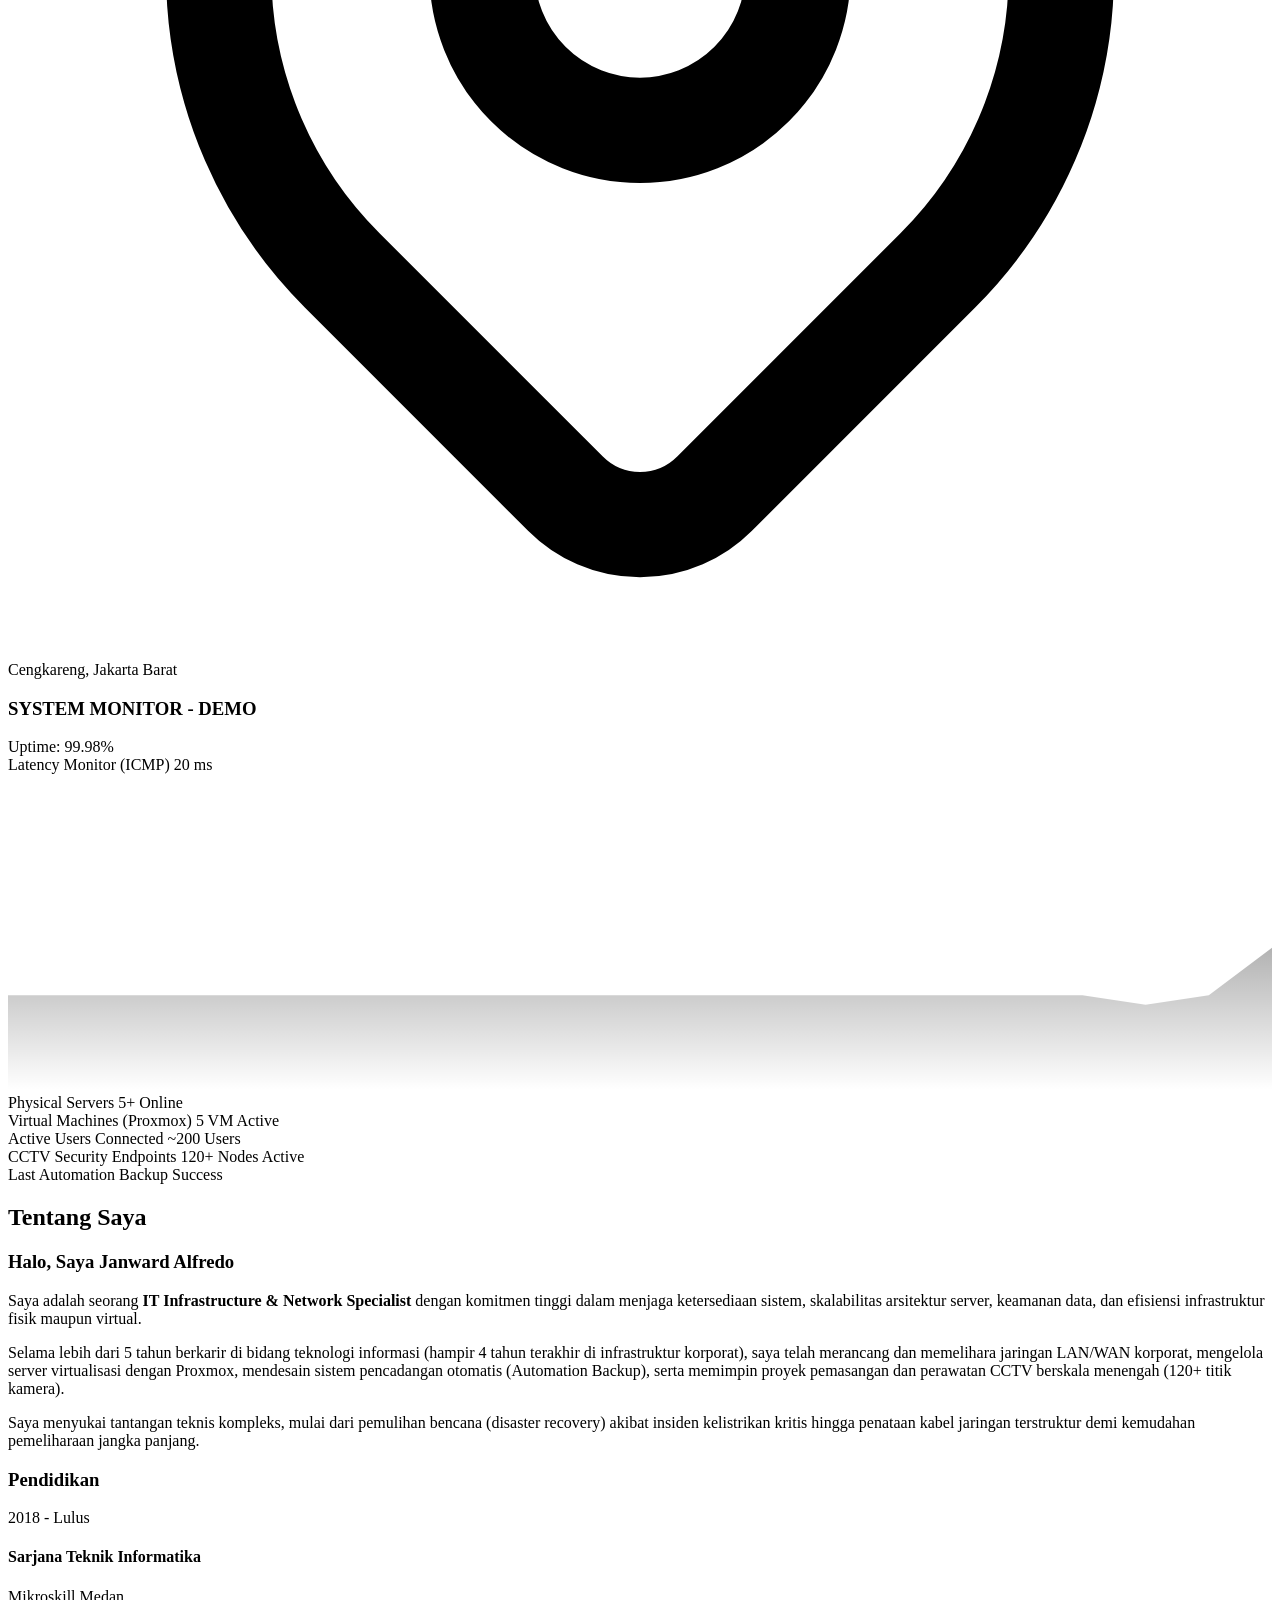
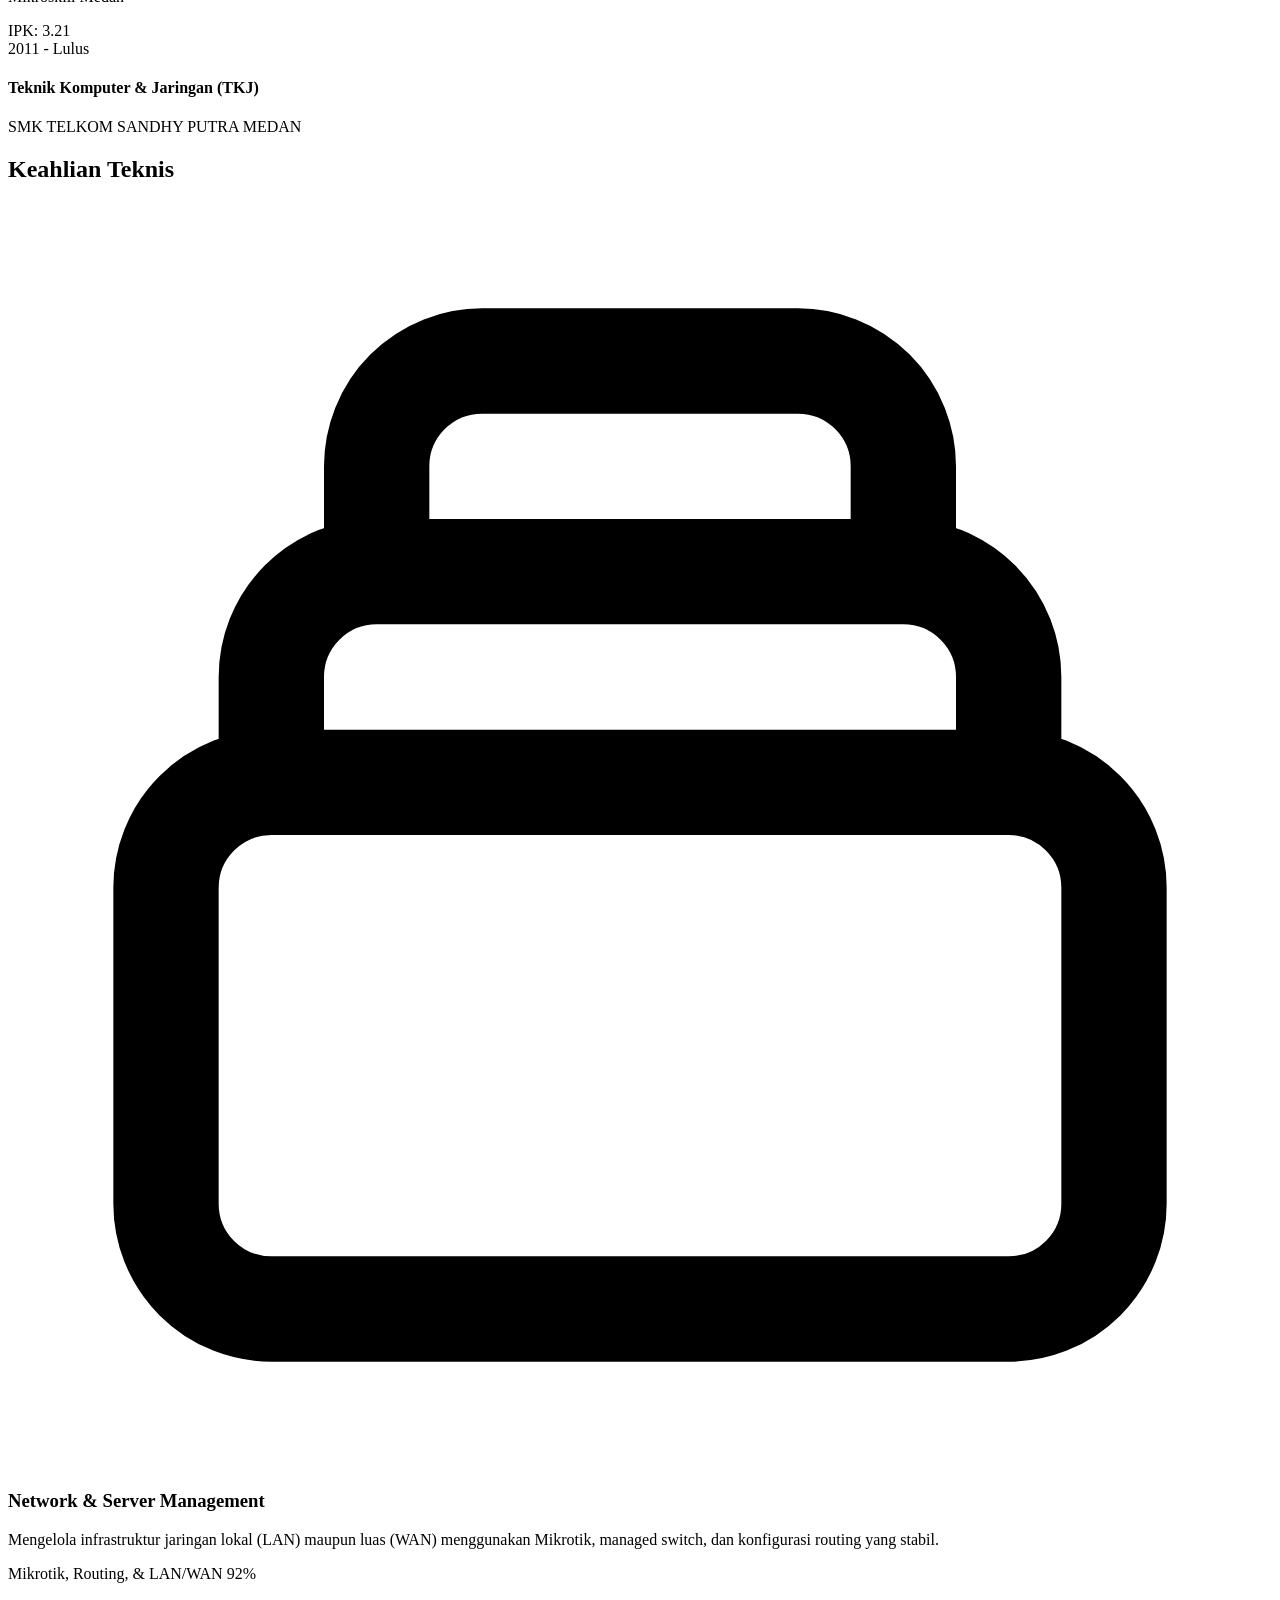
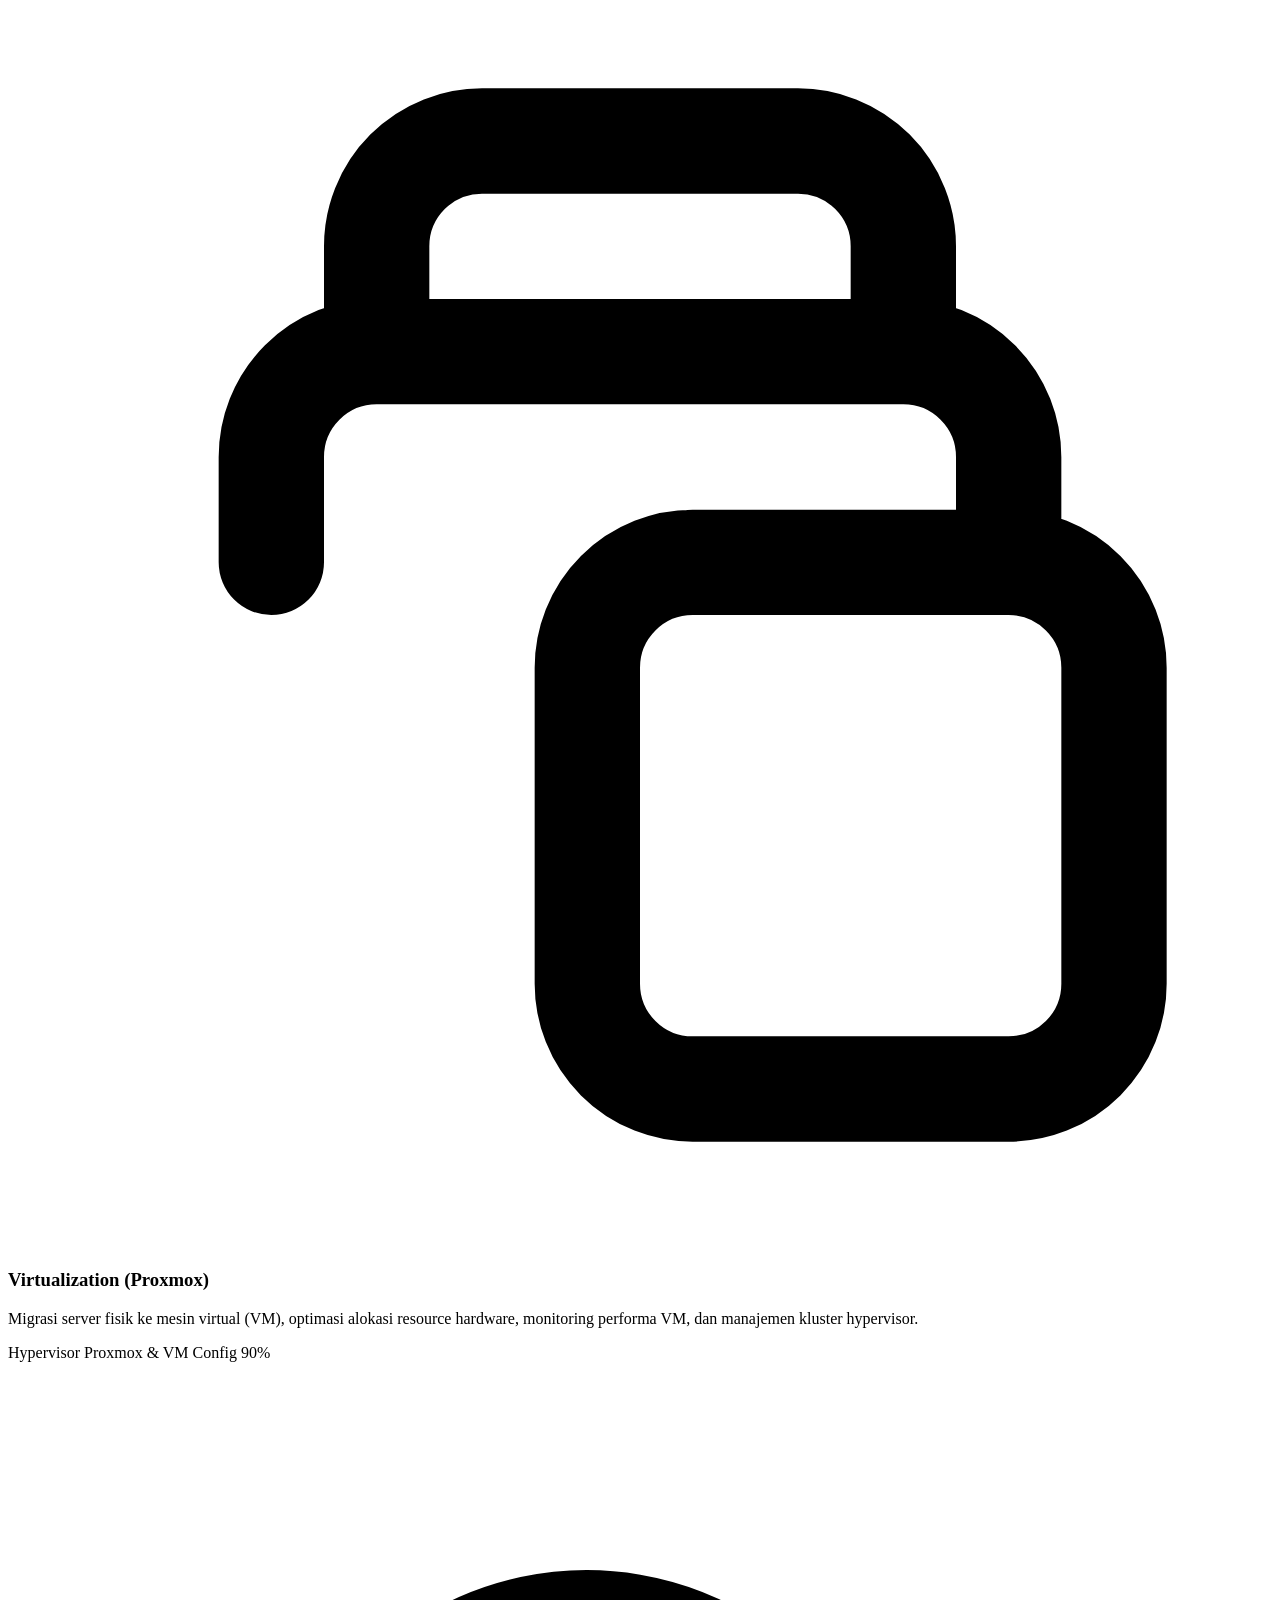
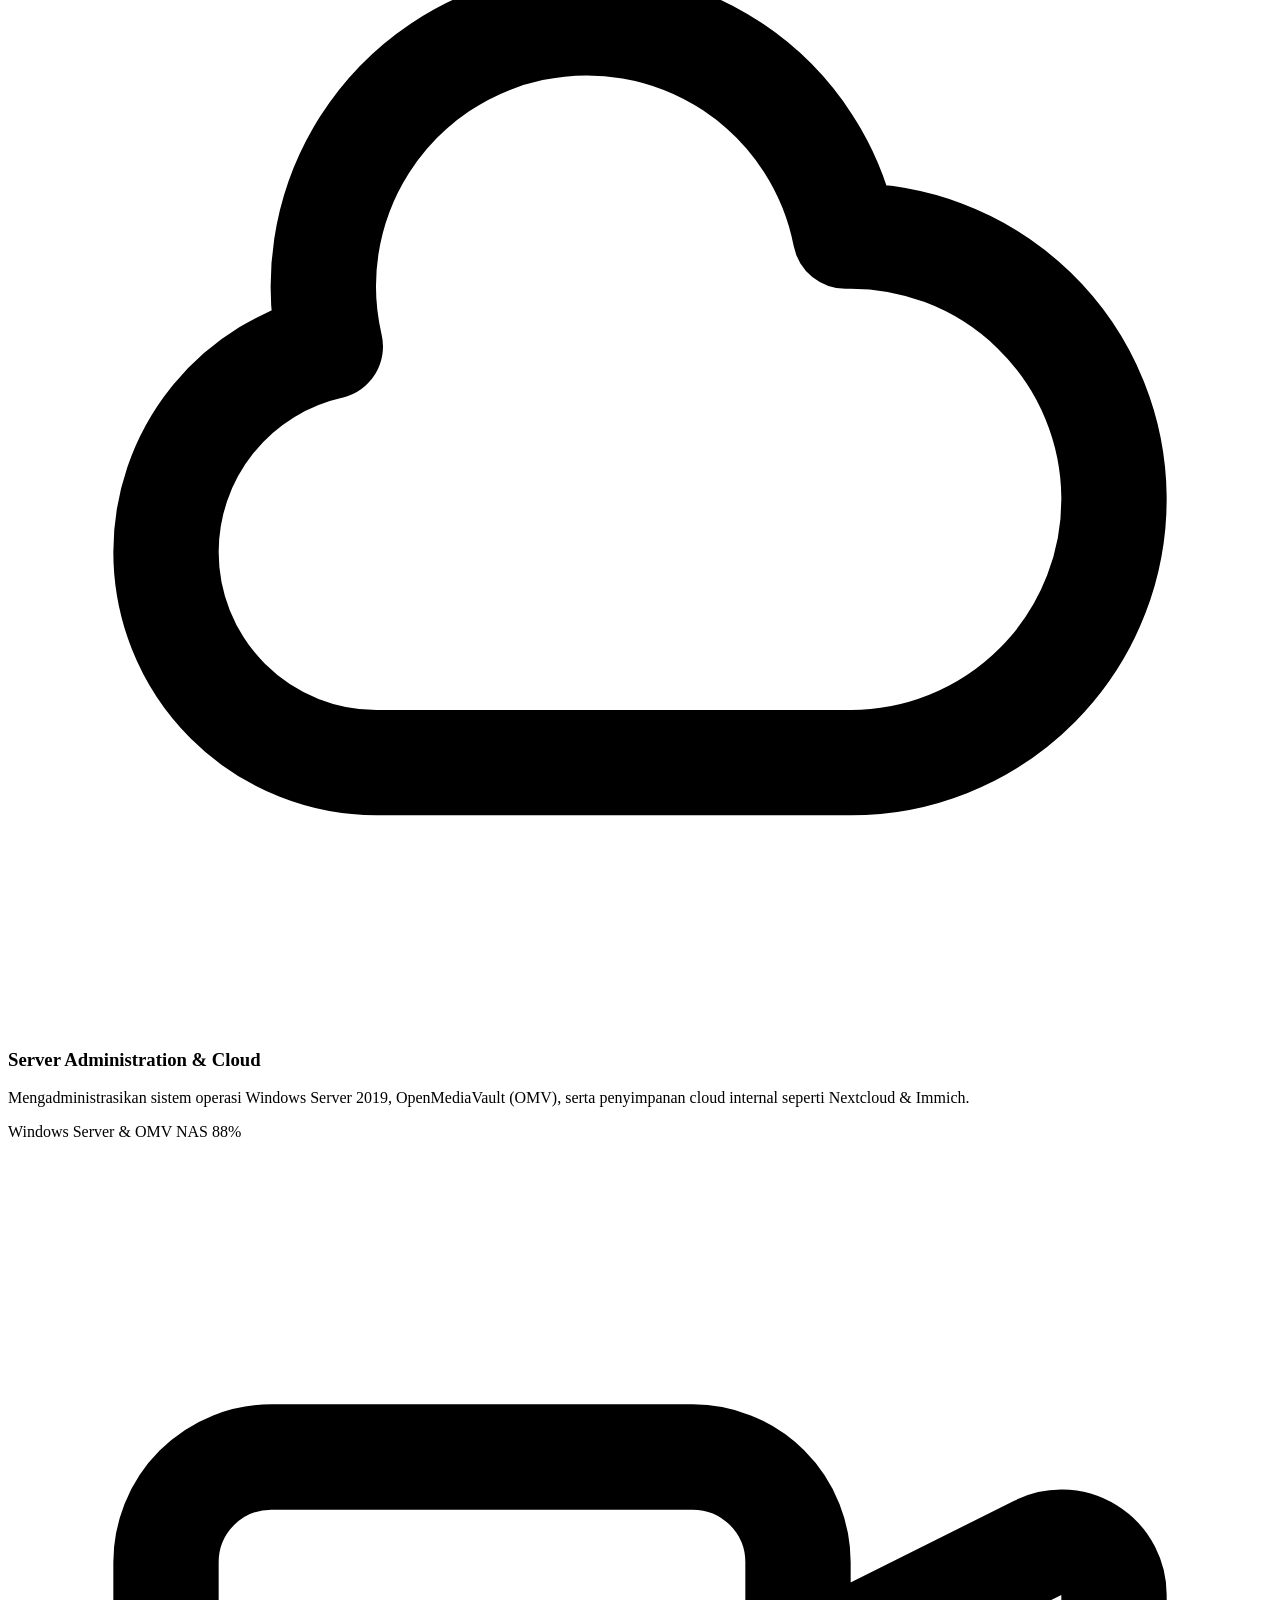
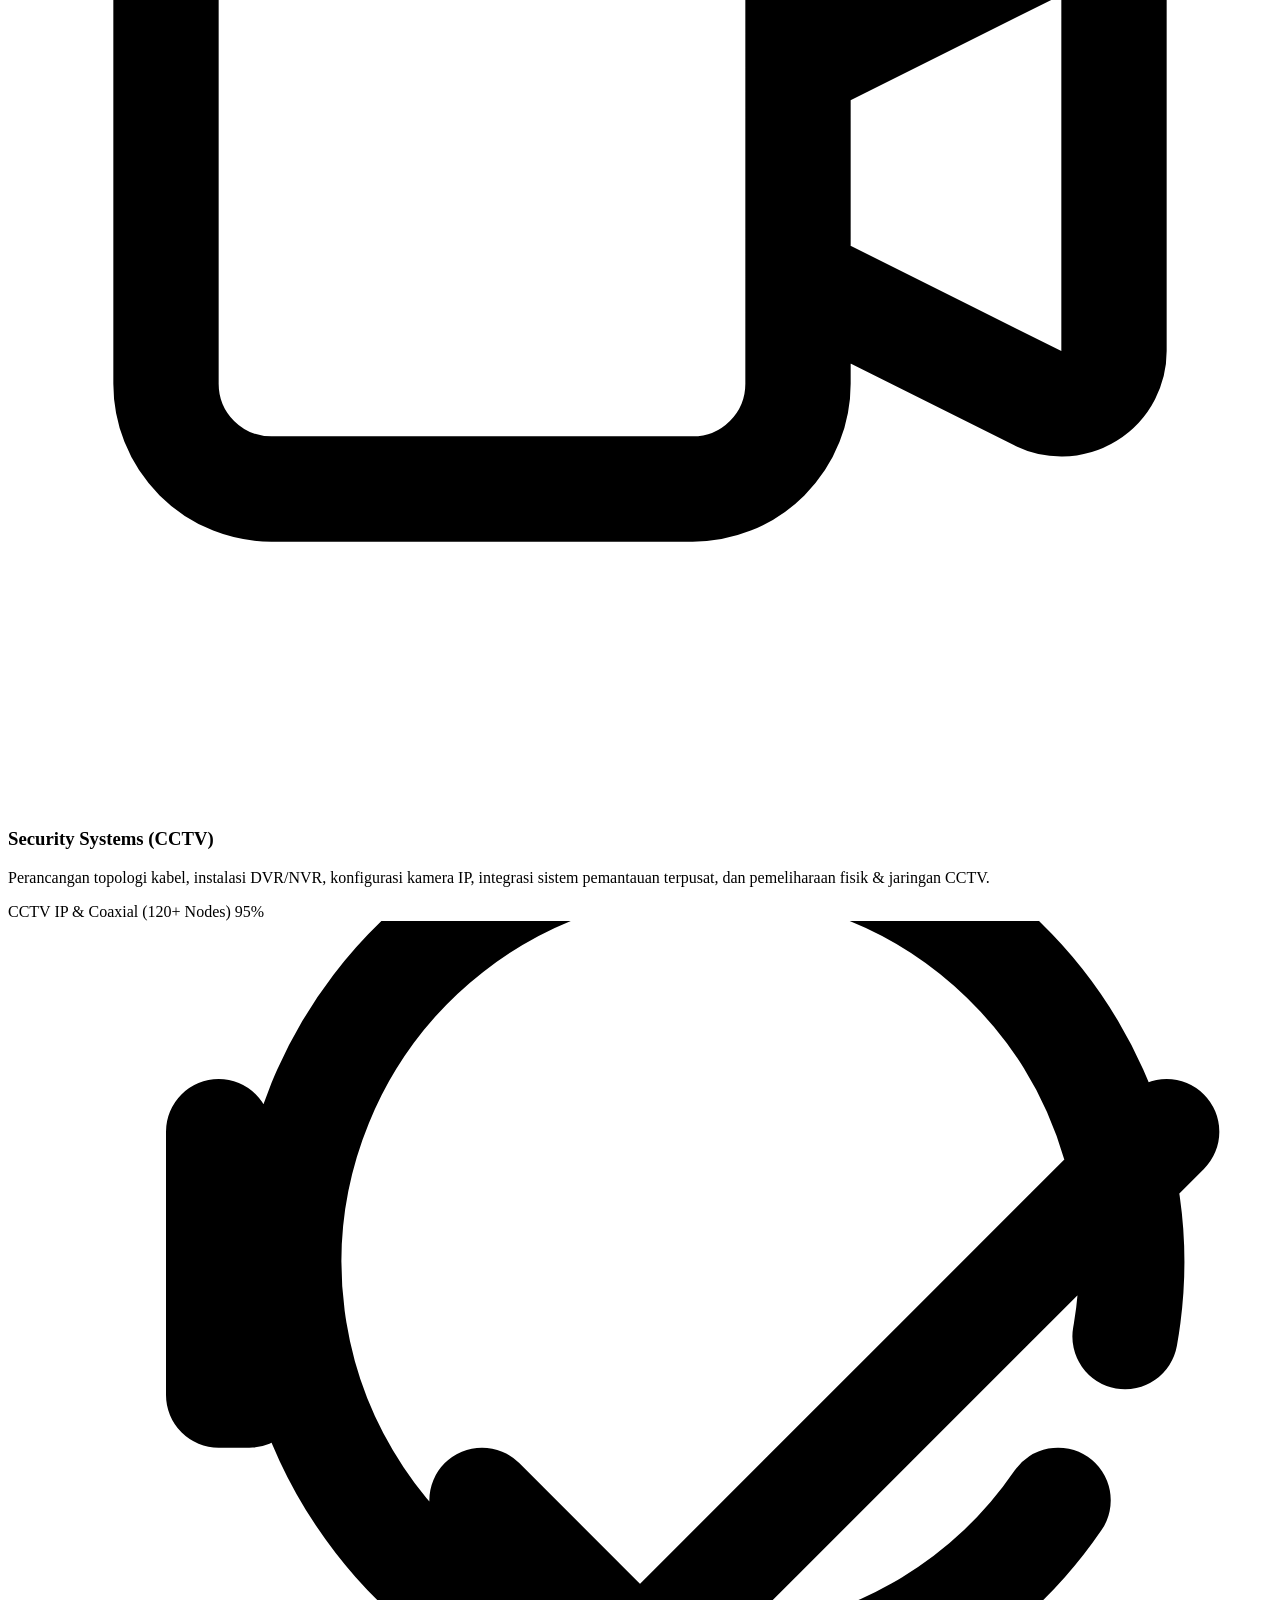
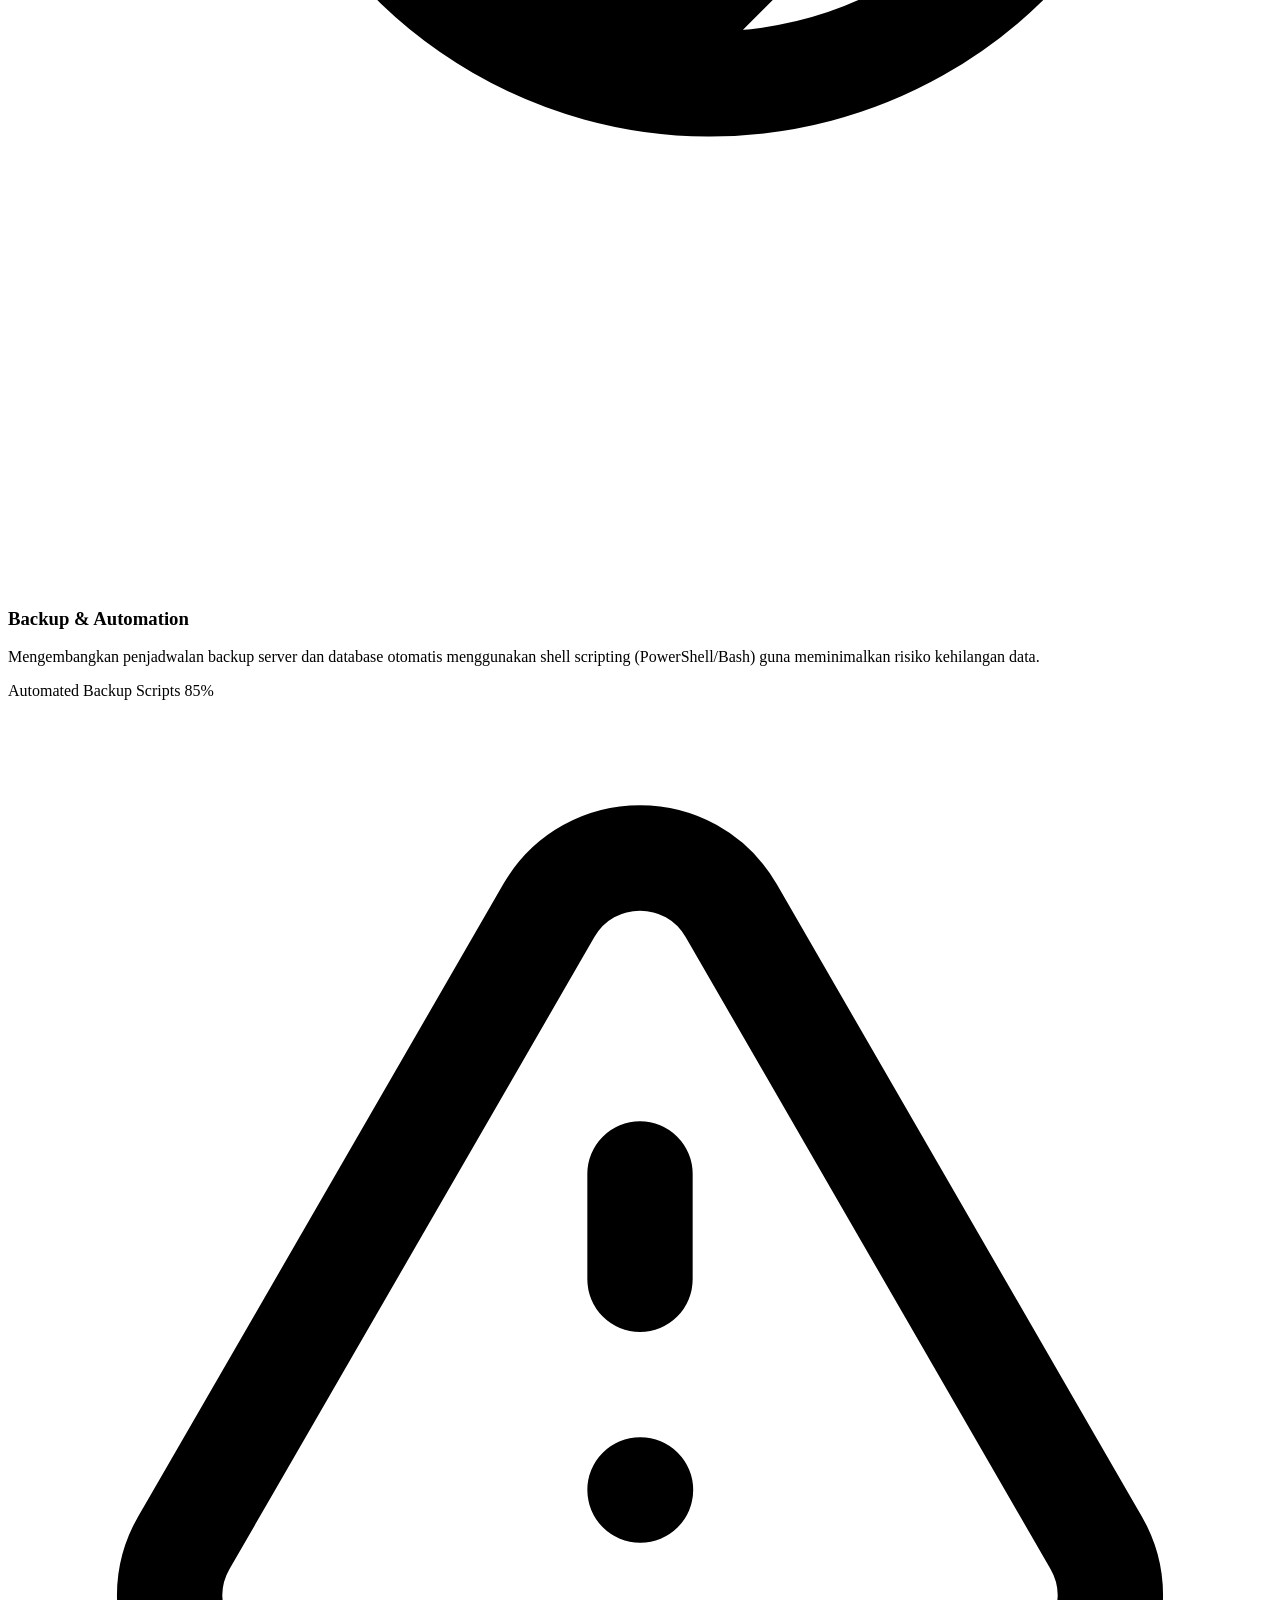
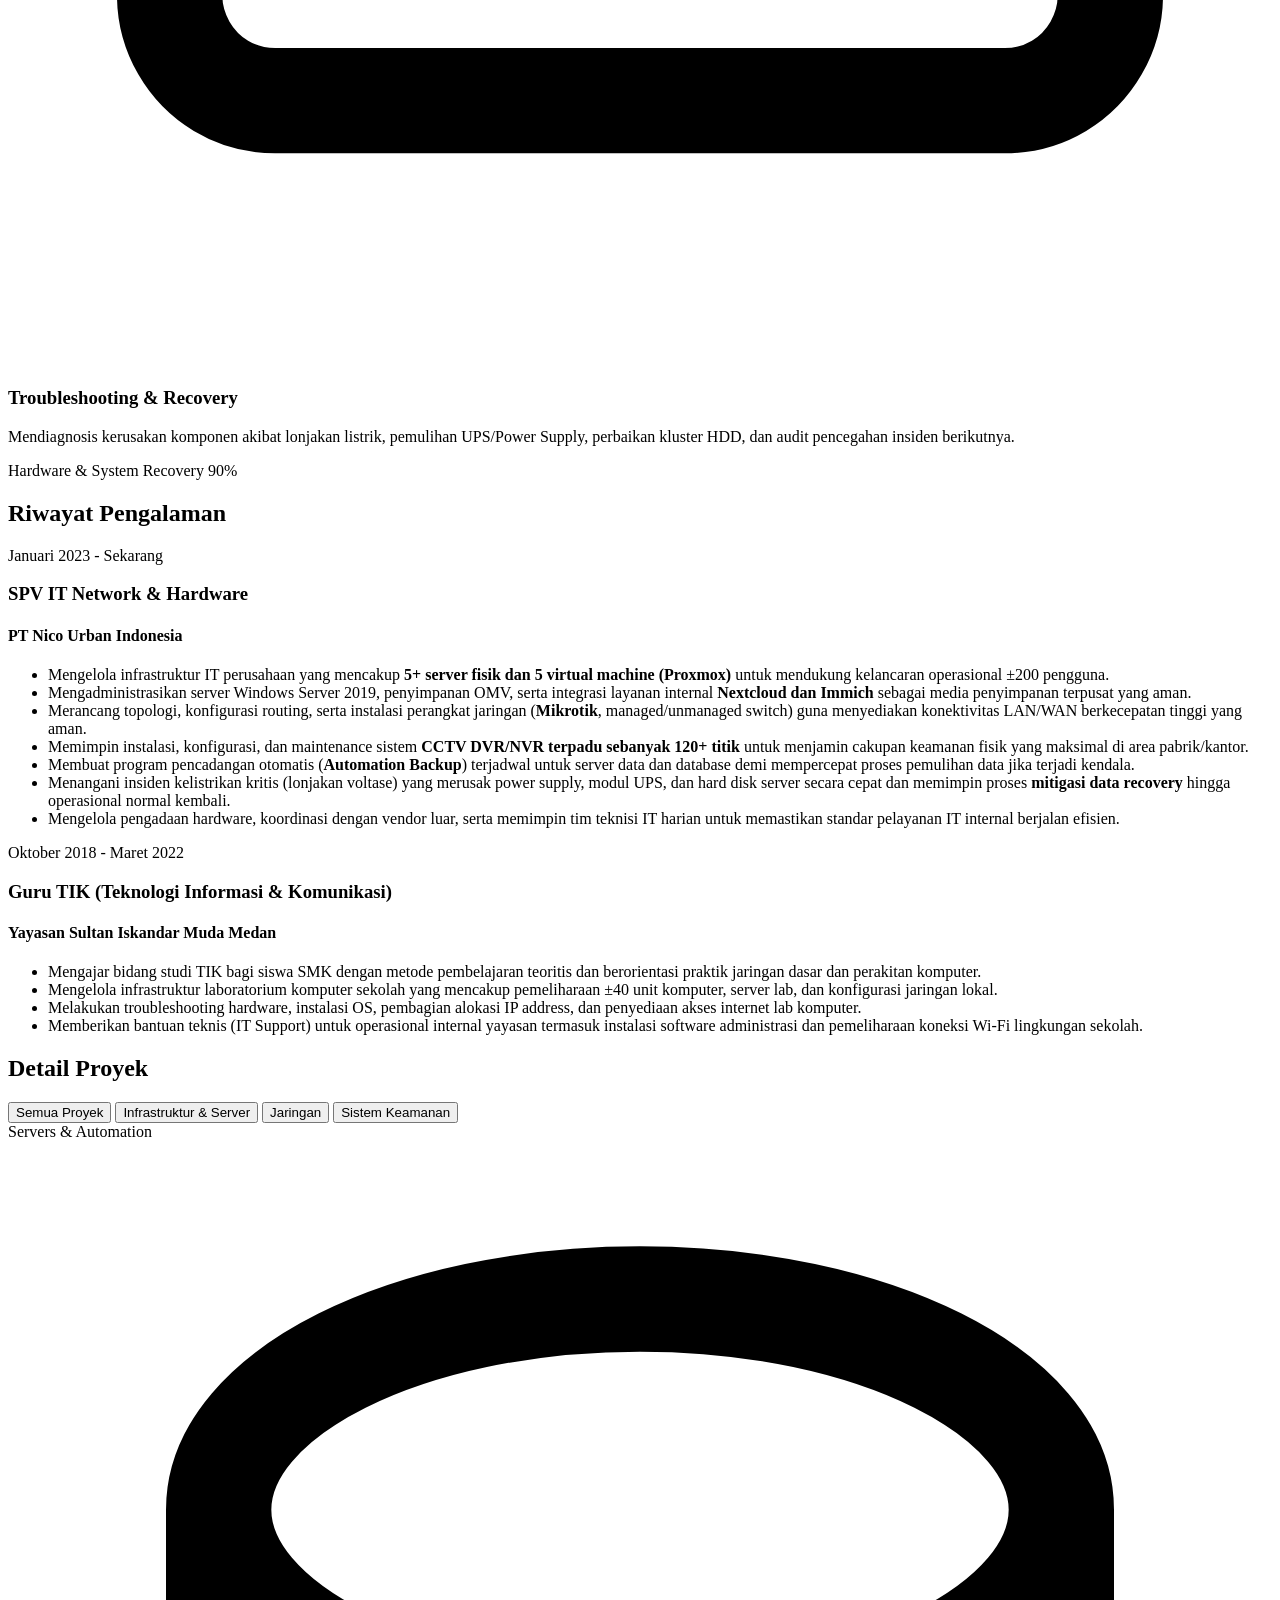
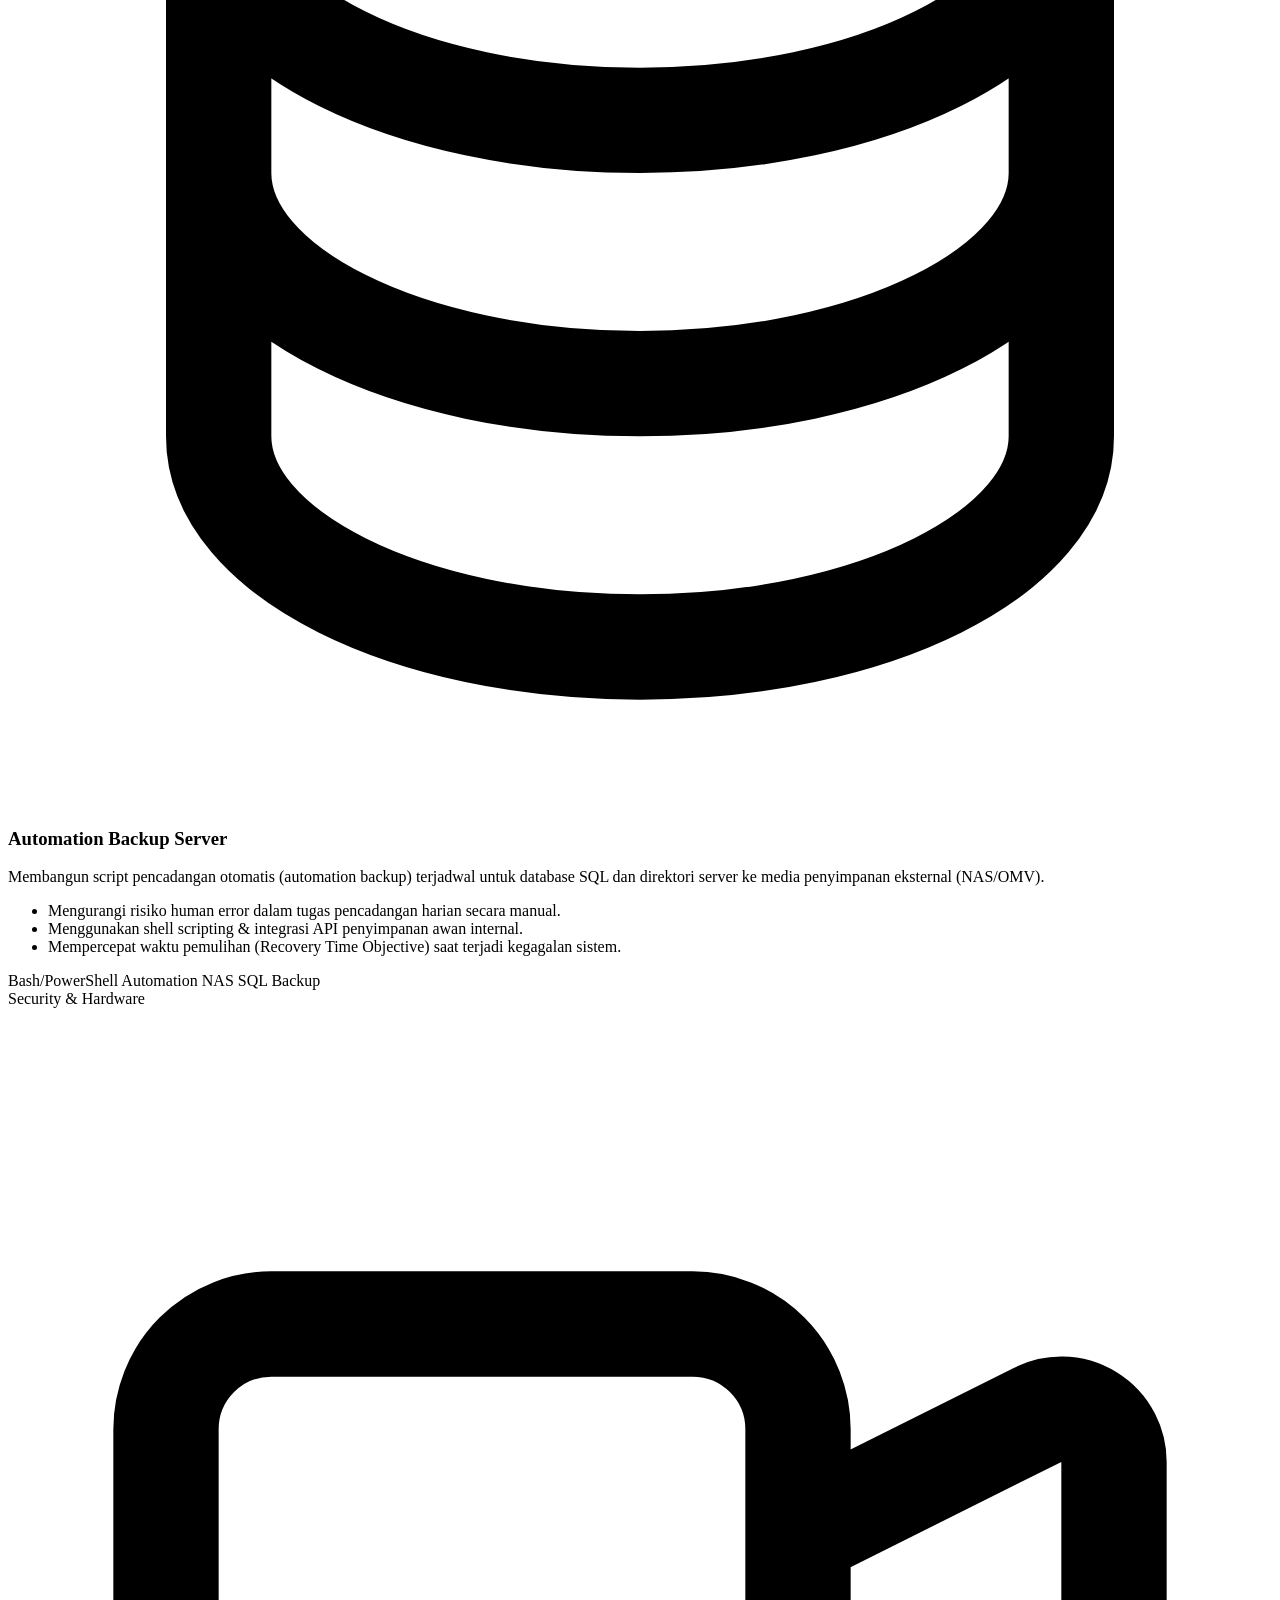
==== commit 57ad2688: "Sesuaikan klaim pengalaman, badge karier, pembulatan angka, rename CV, sinkron terjemahan" ====
--- a/index.html
+++ b/index.html
@@ -73,15 +73,15 @@
                 <div class="hero-info animate-left">
                     <div class="status-badge">
                         <span class="ping-dot"></span>
-                        <span class="status-text">Available for IT Infrastructure & SysAdmin projects</span>
+                        <span class="status-text">Terbuka untuk peluang karier IT Infrastructure & Network</span>
                     </div>
                     <h1 class="hero-title">
                         IT Infrastructure <br>
                         <span class="gradient-text">&amp; Network Specialist</span>
                     </h1>
                     <p class="hero-description">
-                        Spesialis infrastruktur IT dengan pengalaman 5+ tahun mengelola jaringan korporat, virtualisasi
-                        server (Proxmox), keamanan fisik (123+ CCTV), dan otomatisasi backup untuk mendukung stabilitas
+                        Spesialis infrastruktur IT dengan pengalaman 5+ tahun di bidang TIK dan hampir 4 tahun mengelola jaringan korporat, virtualisasi
+                        server (Proxmox), keamanan fisik (120+ CCTV), dan otomatisasi backup untuk mendukung stabilitas
                         operasional hingga &plusmn;200 pengguna.
                     </p>
                     <div class="hero-cta">
@@ -95,7 +95,7 @@
                             </svg>
                             Coba CLI Terminal
                         </a>
-                        <a href="Janward Alfredo - CV.pdf" class="btn btn-secondary" download>
+                        <a href="Janward-Alfredo-CV.pdf" class="btn btn-secondary" download>
                             Unduh CV
                         </a>
                     </div>
@@ -156,7 +156,7 @@
                             <div class="stats-grid">
                                 <div class="stat-box">
                                     <span class="stat-label">Physical Servers</span>
-                                    <span class="stat-value text-blue">7 / 7 <span class="stat-sub">Online</span></span>
+                                    <span class="stat-value text-blue">5+ <span class="stat-sub">Online</span></span>
                                 </div>
                                 <div class="stat-box">
                                     <span class="stat-label">Virtual Machines (Proxmox)</span>
@@ -164,12 +164,11 @@
                                 </div>
                                 <div class="stat-box">
                                     <span class="stat-label">Active Users Connected</span>
-                                    <span class="stat-value text-emerald">~198 <span class="stat-sub">/ 200
-                                            Limit</span></span>
+                                    <span class="stat-value text-emerald">~200 <span class="stat-sub">Users</span></span>
                                 </div>
                                 <div class="stat-box">
                                     <span class="stat-label">CCTV Security Endpoints</span>
-                                    <span class="stat-value text-green">123 <span class="stat-sub">Nodes
+                                    <span class="stat-value text-green">120+ <span class="stat-sub">Nodes
                                             Active</span></span>
                                 </div>
                             </div>
@@ -206,10 +205,10 @@
                             data, dan efisiensi infrastruktur fisik maupun virtual.
                         </p>
                         <p class="paragraph">
-                            Selama lebih dari 5 tahun berkarir di bidang teknologi informasi, saya telah merancang dan
+                            Selama lebih dari 5 tahun berkarir di bidang teknologi informasi (hampir 4 tahun terakhir di infrastruktur korporat), saya telah merancang dan
                             memelihara jaringan LAN/WAN korporat, mengelola server virtualisasi dengan Proxmox,
                             mendesain sistem pencadangan otomatis (Automation Backup), serta memimpin proyek pemasangan
-                            dan perawatan CCTV berskala menengah (&plusmn;123 titik kamera).
+                            dan perawatan CCTV berskala menengah (120+ titik kamera).
                         </p>
                         <p class="paragraph">
                             Saya menyukai tantangan teknis kompleks, mulai dari pemulihan bencana (disaster recovery)
@@ -333,7 +332,7 @@
                             pemantauan terpusat, dan pemeliharaan fisik &amp; jaringan CCTV.</p>
                         <div class="skill-progress">
                             <div class="skill-progress-head">
-                                <span>CCTV IP &amp; Coaxial (123+ Nodes)</span>
+                                <span>CCTV IP &amp; Coaxial (120+ Nodes)</span>
                                 <span>95%</span>
                             </div>
                             <div class="progress-bar-container">
@@ -410,7 +409,7 @@
                             </div>
                             <h4 class="experience-company">PT Nico Urban Indonesia</h4>
                             <ul class="experience-tasks">
-                                <li>Mengelola infrastruktur IT perusahaan yang mencakup <strong>7 server fisik dan 5
+                                <li>Mengelola infrastruktur IT perusahaan yang mencakup <strong>5+ server fisik dan 5
                                         virtual machine (Proxmox)</strong> untuk mendukung kelancaran operasional
                                     &plusmn;200 pengguna.</li>
                                 <li>Mengadministrasikan server Windows Server 2019, penyimpanan OMV, serta integrasi
@@ -420,7 +419,7 @@
                                     (<strong>Mikrotik</strong>, managed/unmanaged switch) guna menyediakan konektivitas
                                     LAN/WAN berkecepatan tinggi yang aman.</li>
                                 <li>Memimpin instalasi, konfigurasi, dan maintenance sistem <strong>CCTV DVR/NVR terpadu
-                                        sebanyak &plusmn;123 titik</strong> untuk menjamin cakupan keamanan fisik yang
+                                        sebanyak 120+ titik</strong> untuk menjamin cakupan keamanan fisik yang
                                     maksimal di area pabrik/kantor.</li>
                                 <li>Membuat program pencadangan otomatis (<strong>Automation Backup</strong>) terjadwal
                                     untuk server data dan database demi mempercepat proses pemulihan data jika terjadi
@@ -520,9 +519,9 @@
                                 </svg>
                             </span>
                         </div>
-                        <h3>Implementasi &amp; Upgrade CCTV (123 Titik)</h3>
+                        <h3>Implementasi &amp; Upgrade CCTV (120+ Titik)</h3>
                         <p class="project-desc">Memimpin proyek instalasi dan upgrade kamera pengawas berbasis IP &amp;
-                            Analog dengan total 123 titik pantau di area pabrik dan gedung operasional.</p>
+                            Analog dengan total 120+ titik pantau di area pabrik dan gedung operasional.</p>
                         <ul class="project-highlights">
                             <li>Merancang diagram sebaran kamera untuk meniadakan area titik buta (blind spot).</li>
                             <li>Mengkonfigurasi server DVR/NVR terpusat dengan akses streaming lokal yang aman bagi
@@ -655,8 +654,7 @@
                     <!-- Direct Contacts -->
                     <div class="contact-info animate-left">
                         <h3>Hubungi Secara Langsung</h3>
-                        <p class="paragraph">Ada pertanyaan, penawaran proyek infrastruktur IT, konsultasi jaringan,
-                            atau sekadar ingin berdiskusi mengenai virtualisasi server? Anda bisa menghubungi saya
+                        <p class="paragraph">Ada pertanyaan, peluang karier di bidang infrastruktur IT, atau sekadar ingin berdiskusi mengenai jaringan dan virtualisasi server? Anda bisa menghubungi saya
                             melalui detail di bawah ini:</p>
 
                         <div class="contact-details">
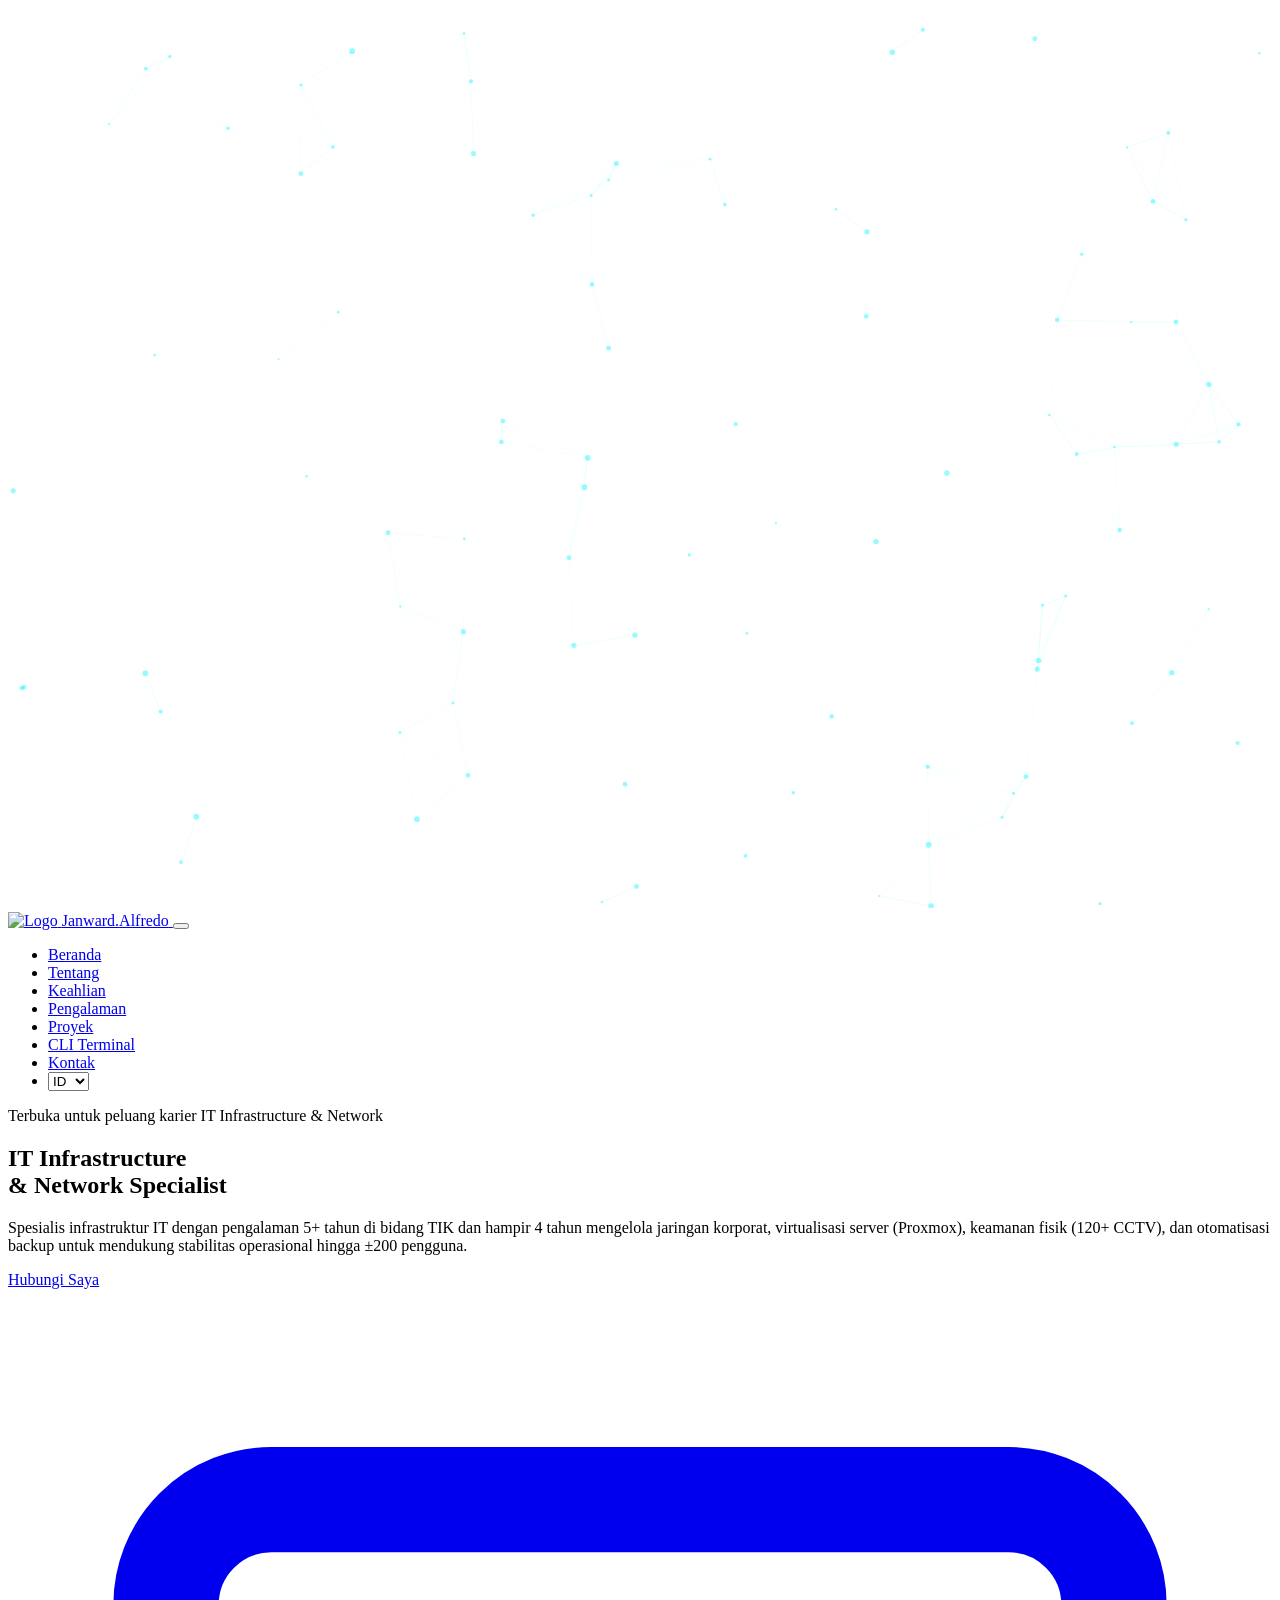
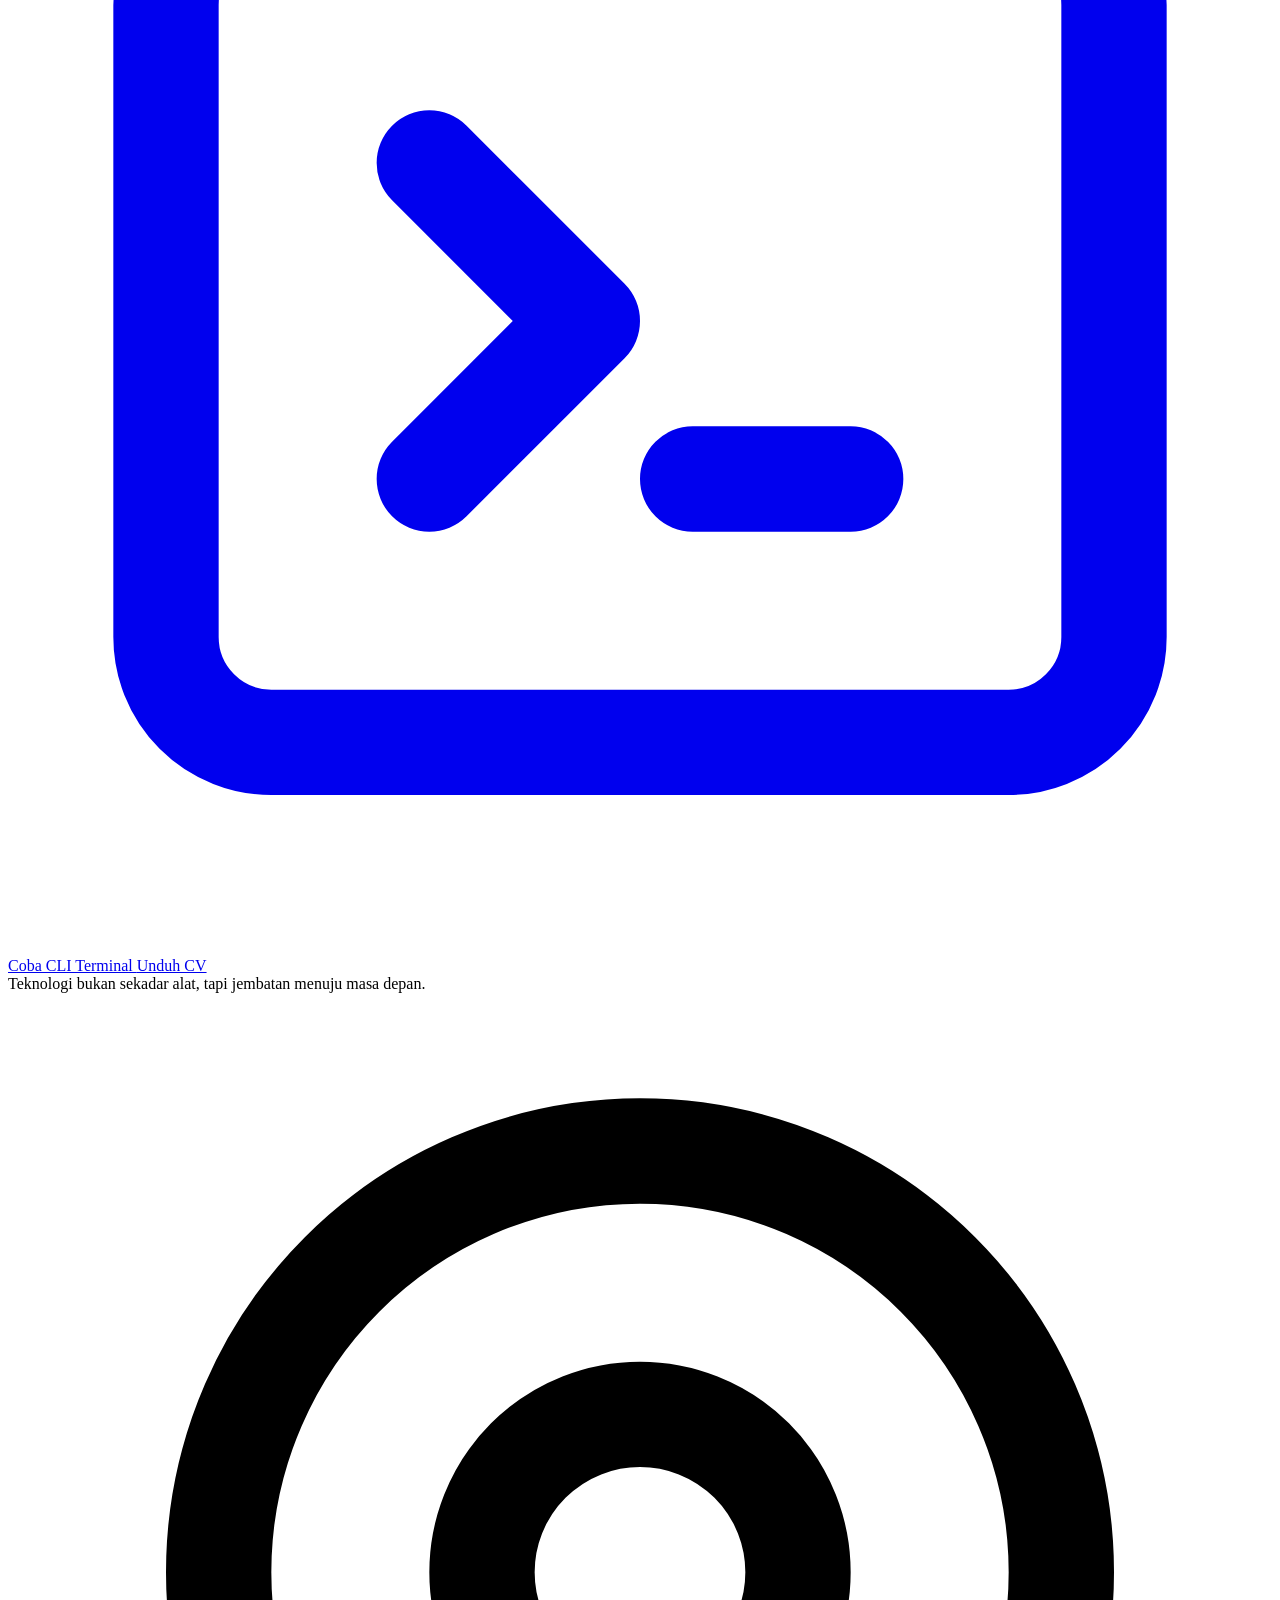
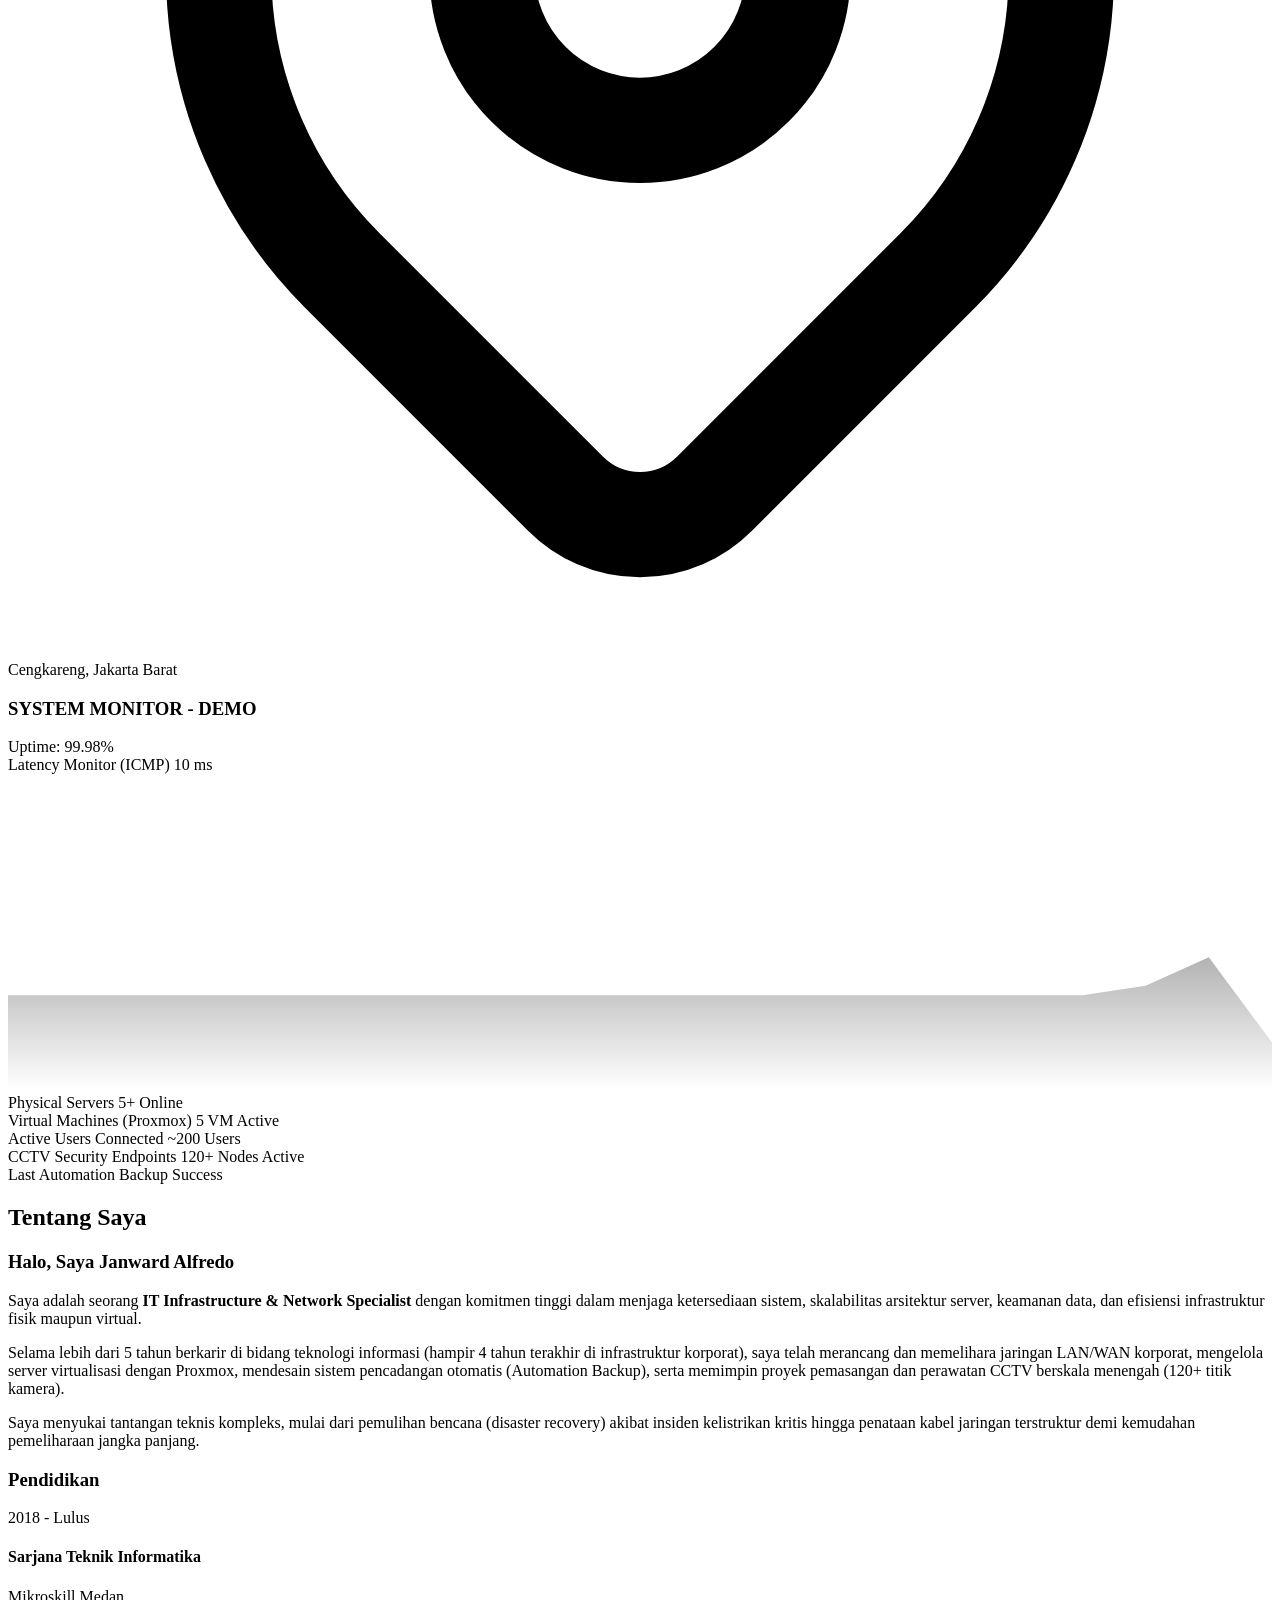
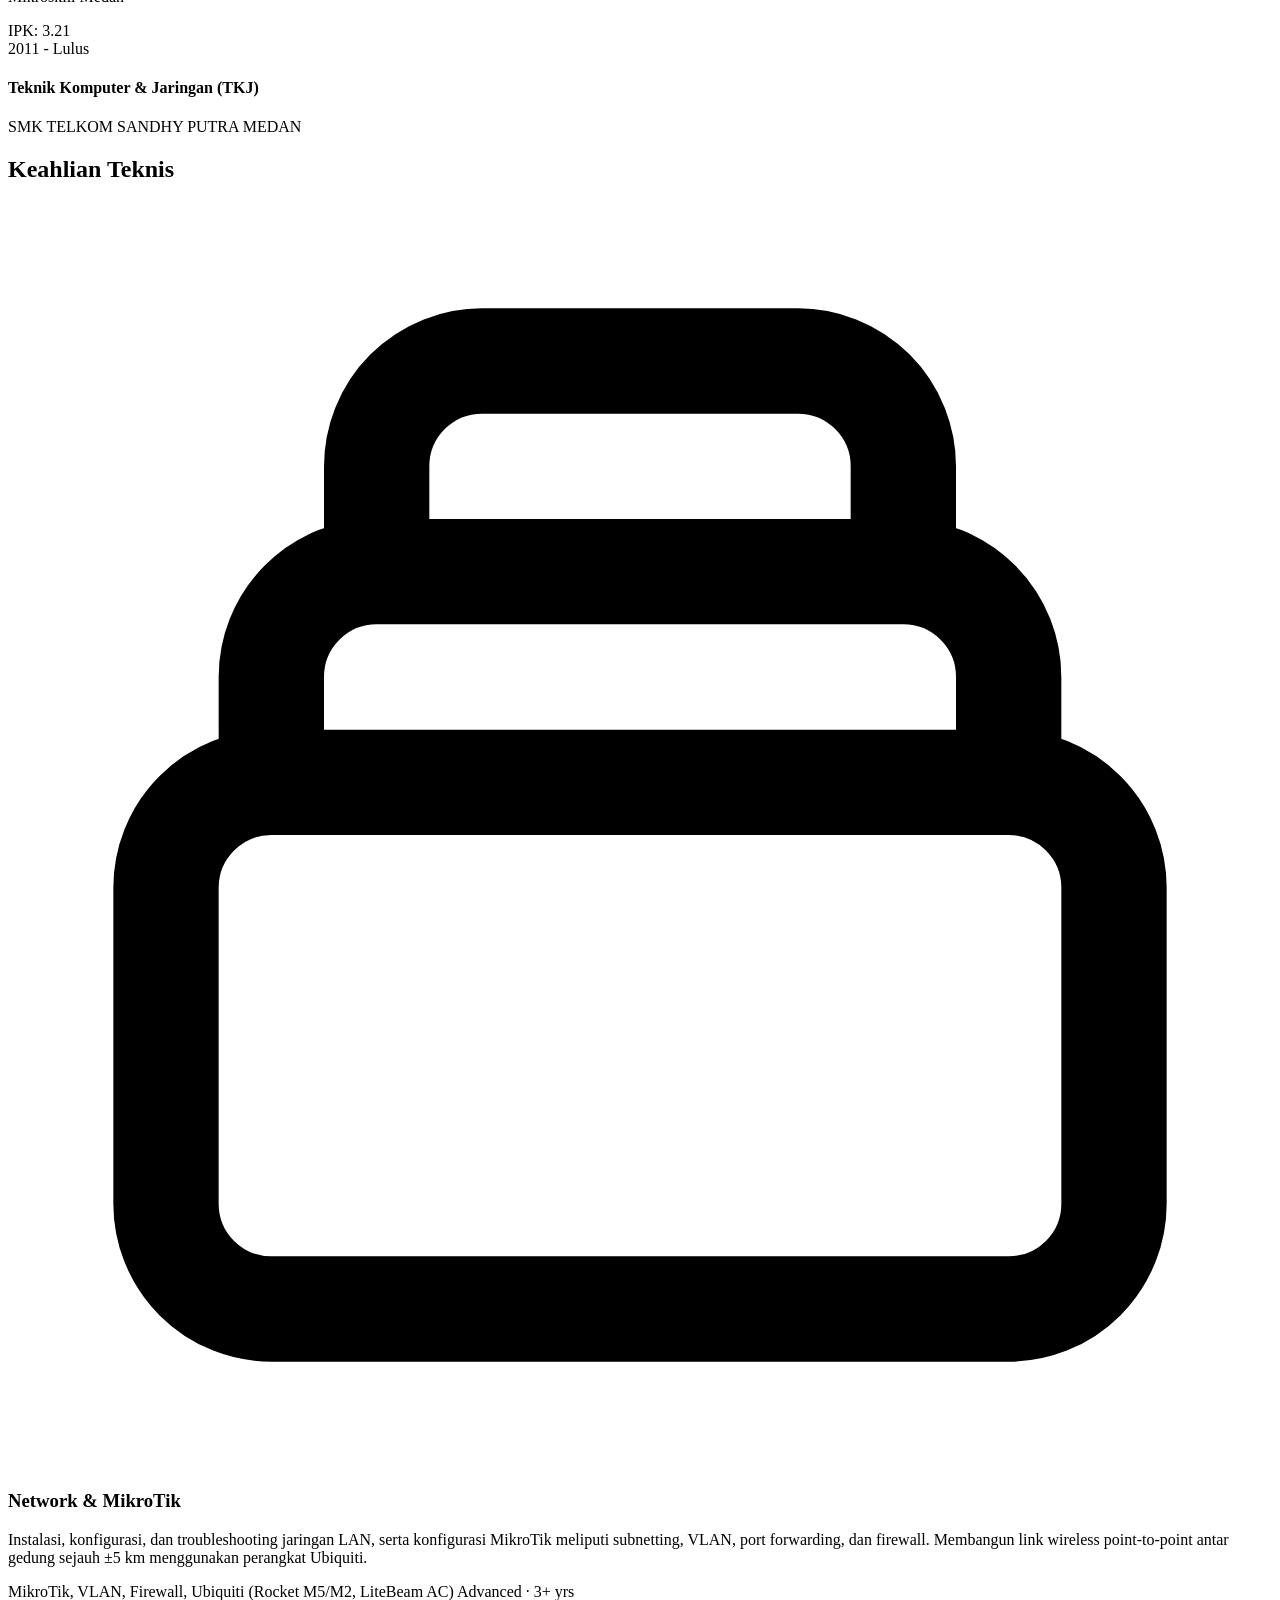
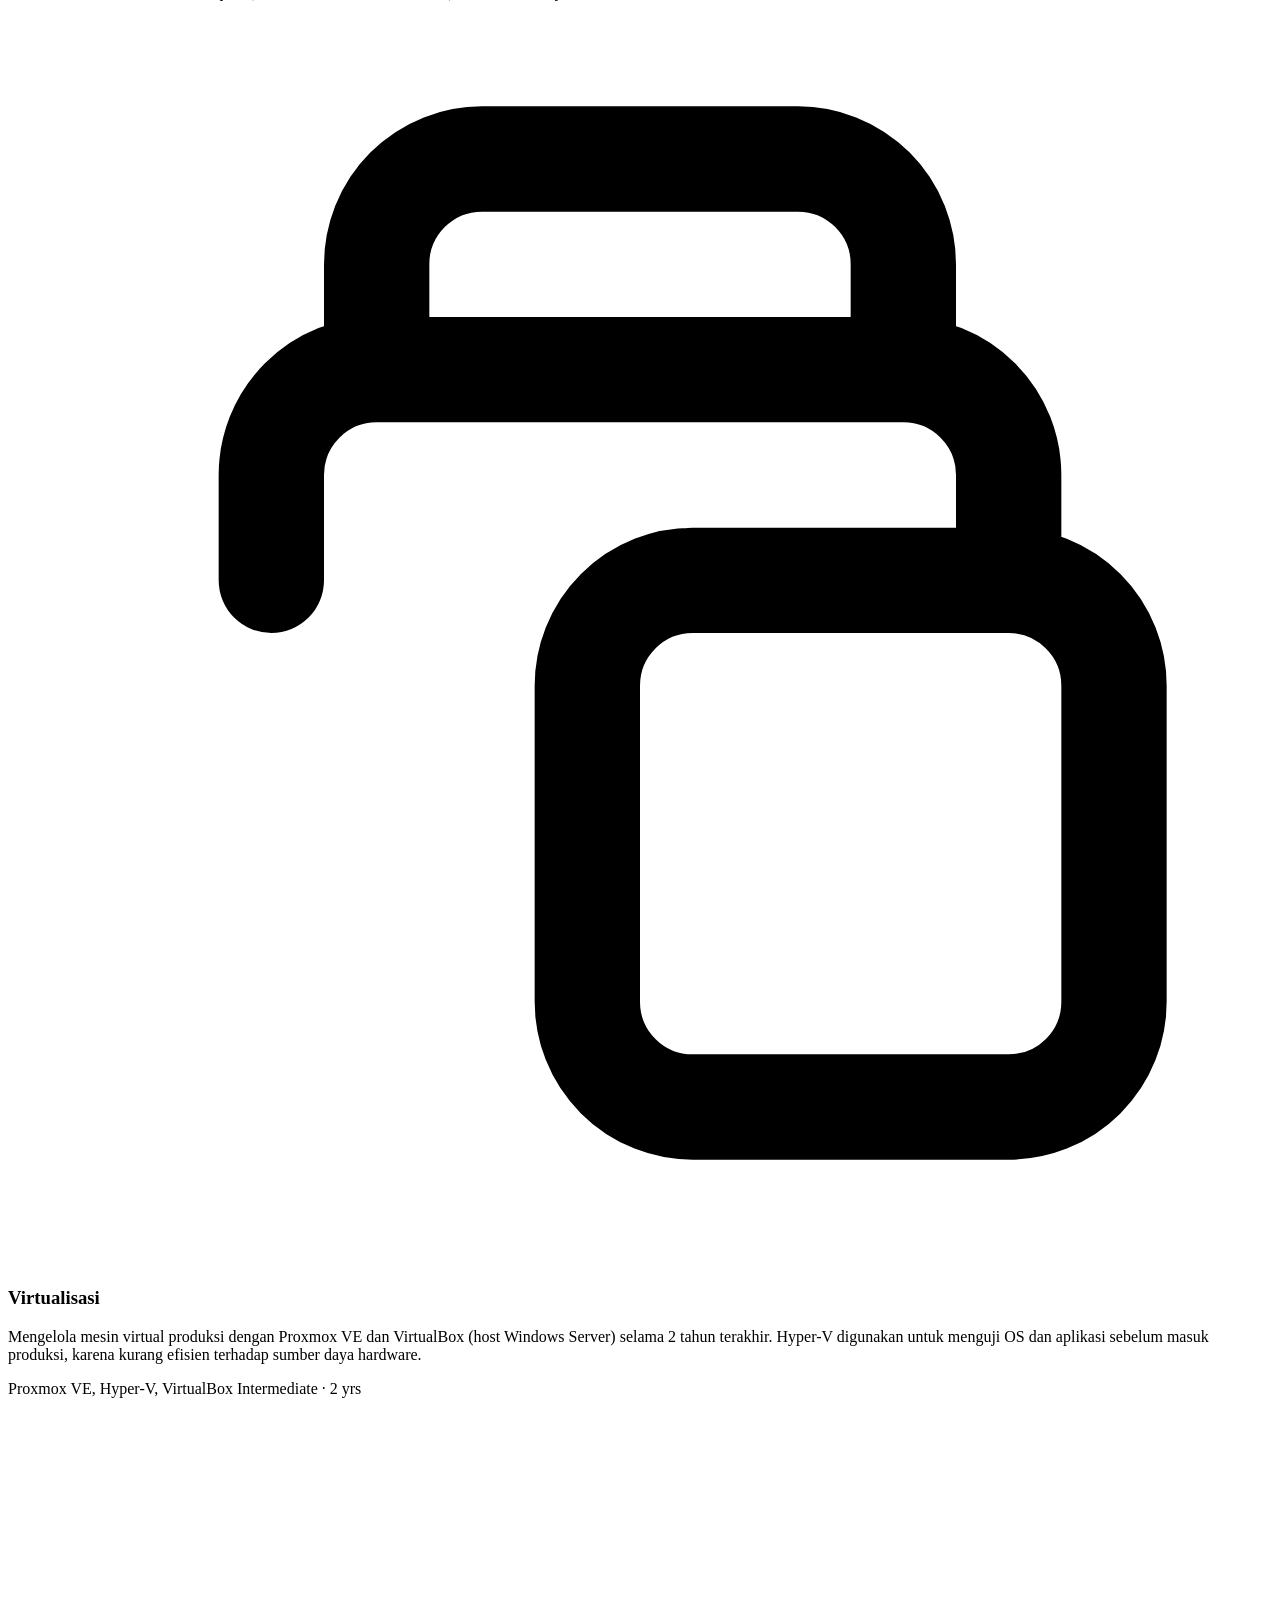
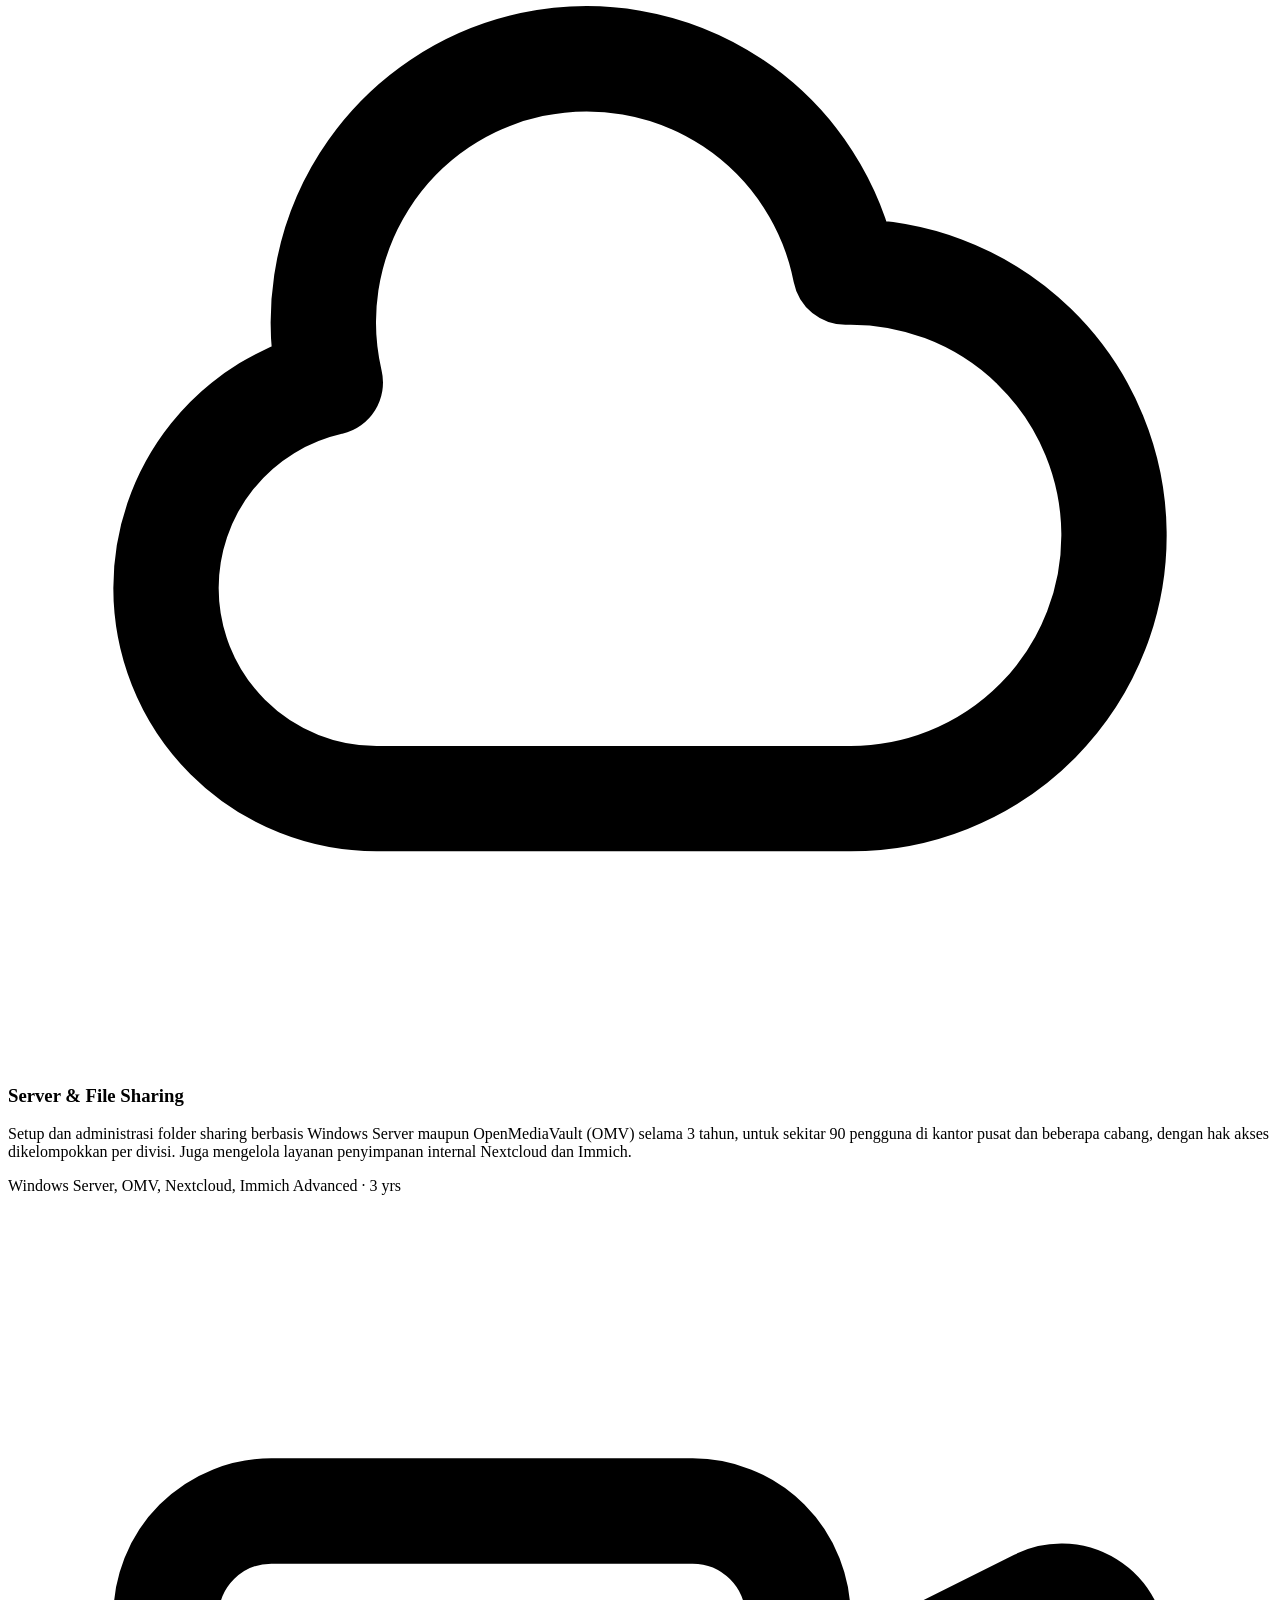
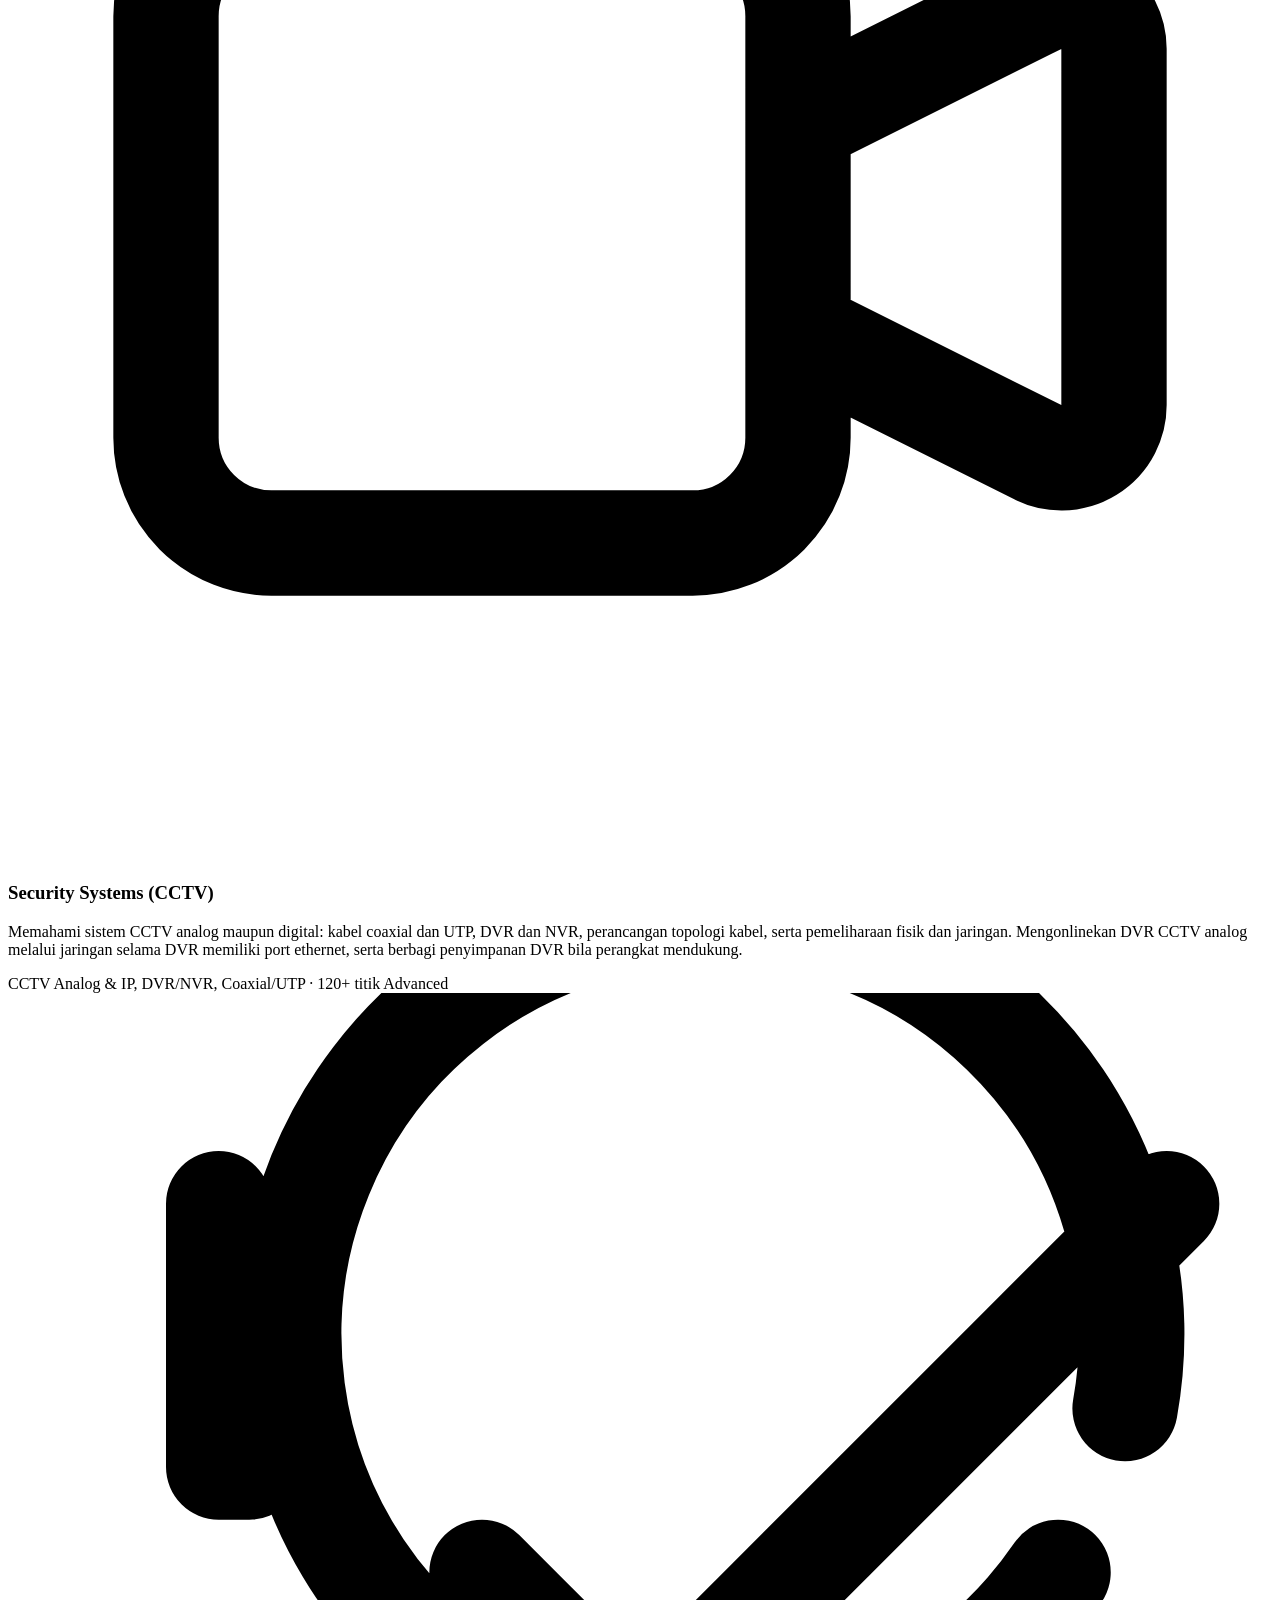
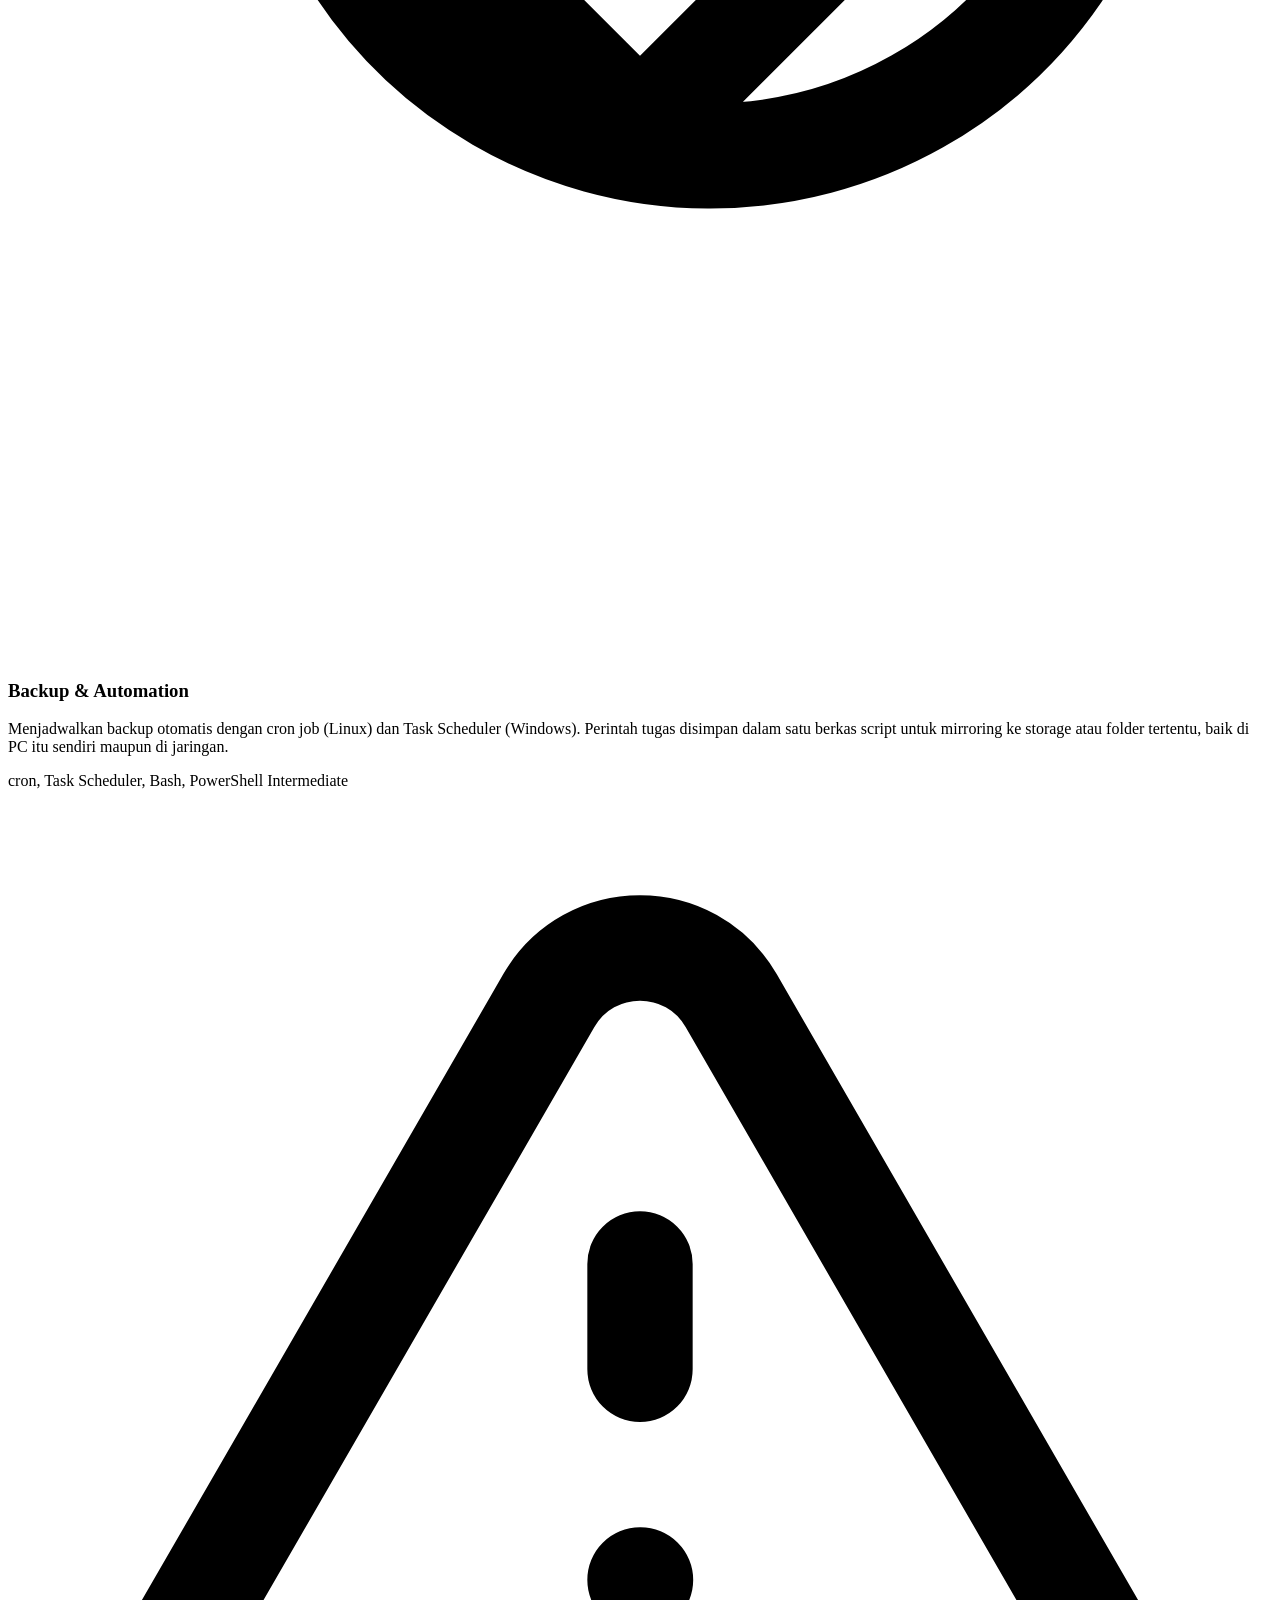
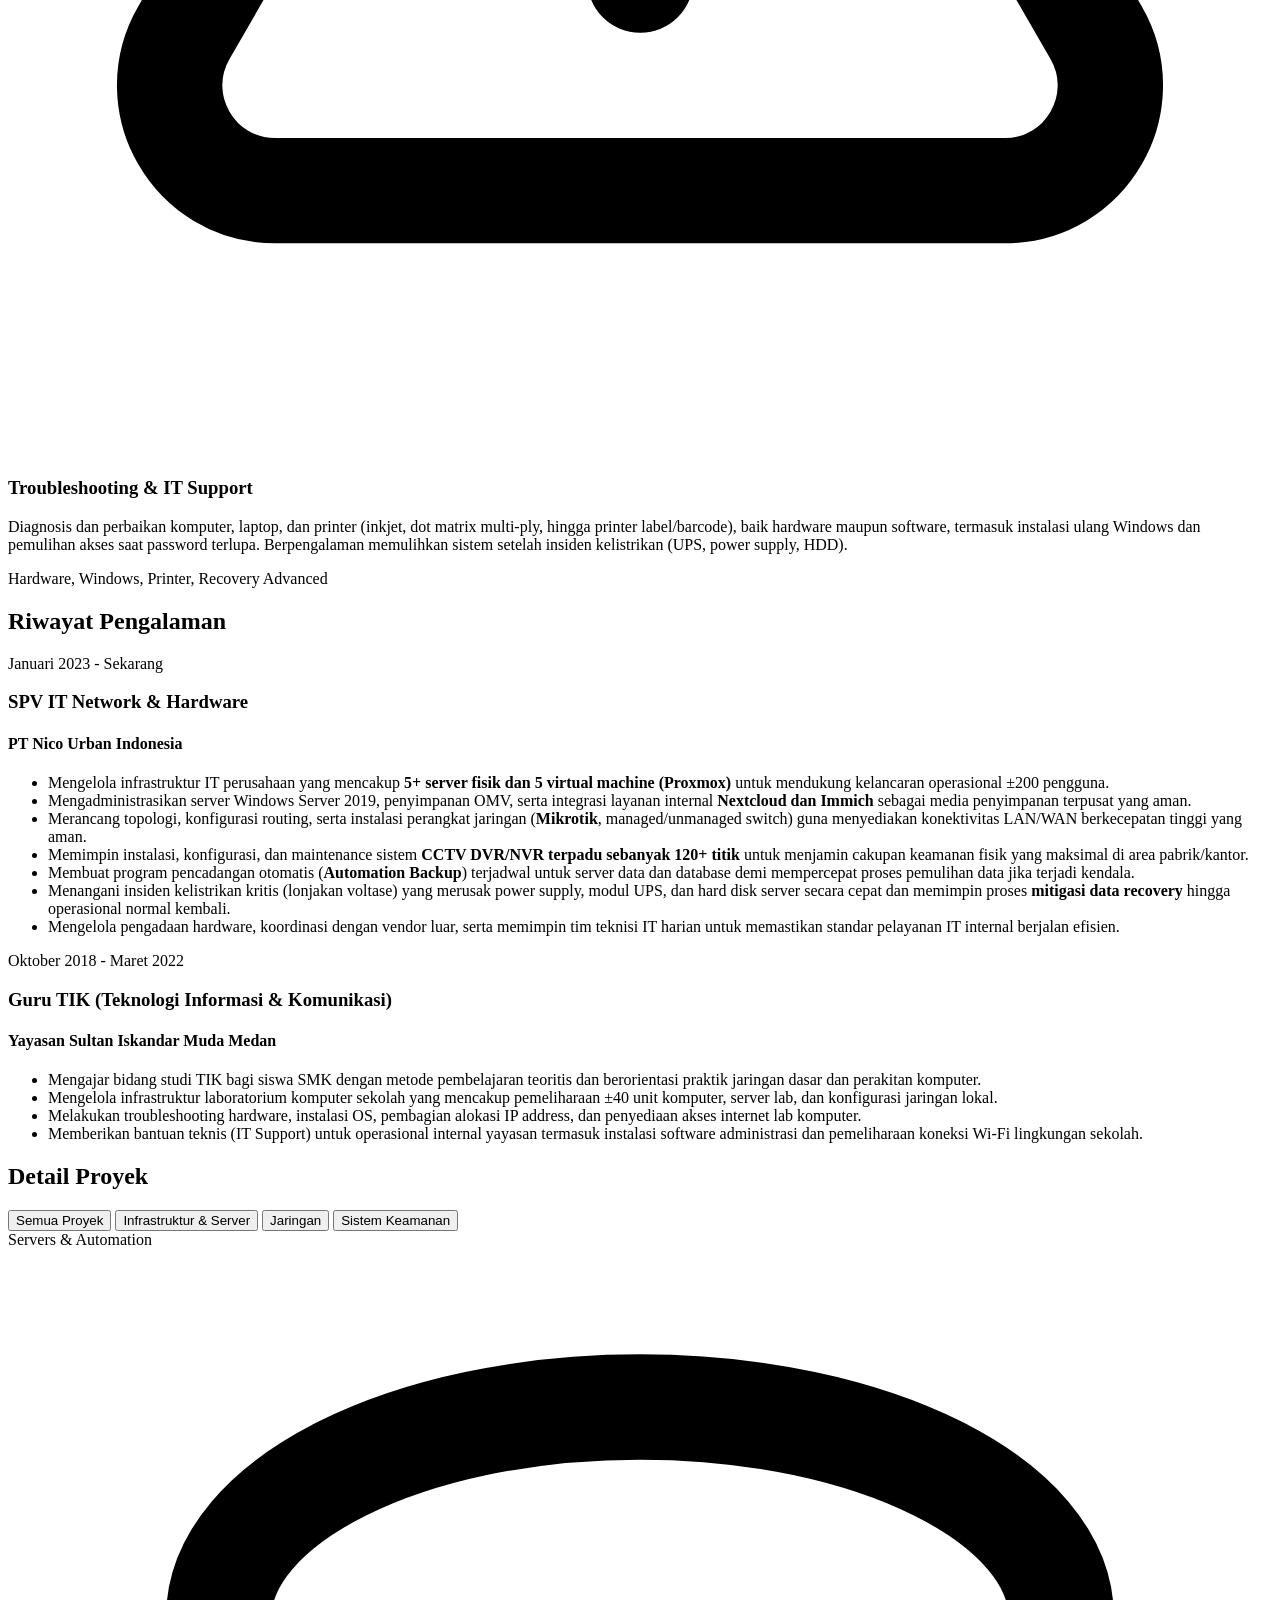
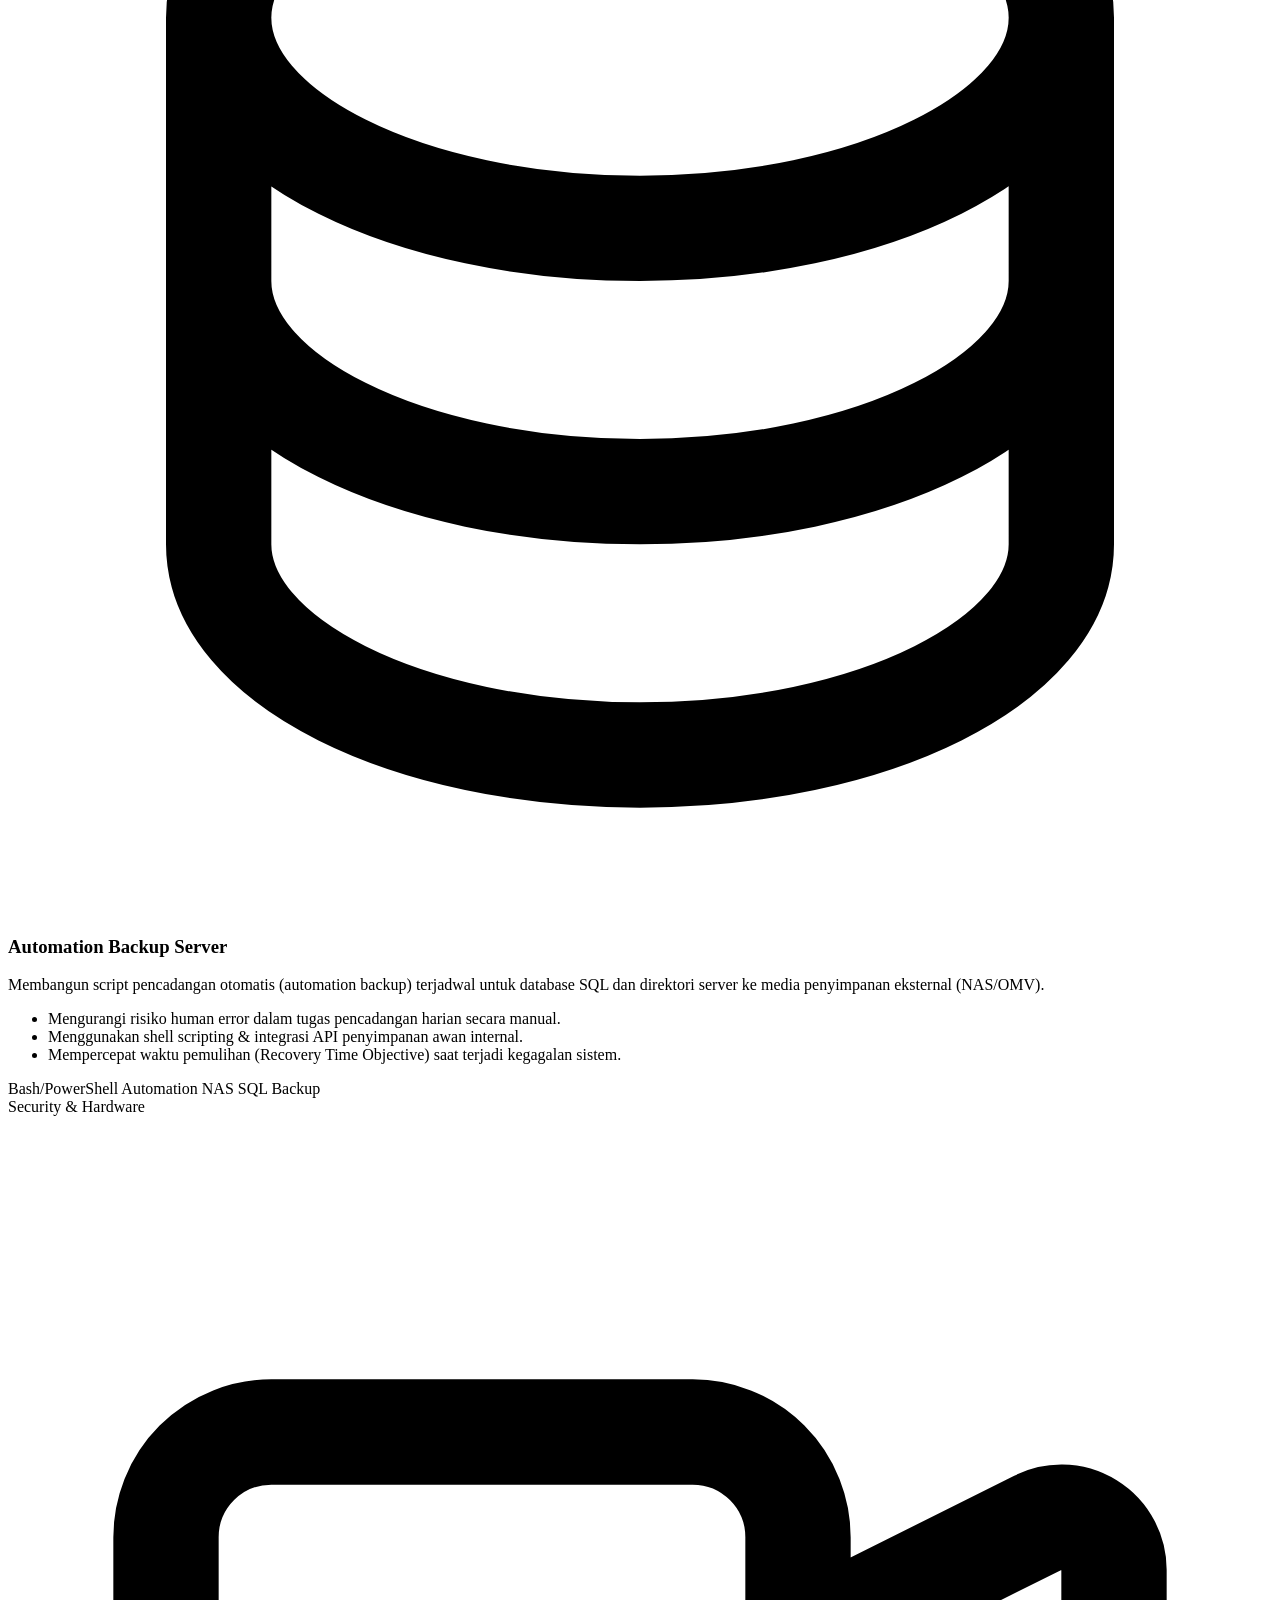
==== commit d4fa6d41: "update beberapa fitur sebelum di pisah perhalaman" ====
--- a/index.html
+++ b/index.html
@@ -255,16 +255,12 @@
                                 </path>
                             </svg>
                         </div>
-                        <h3>Network &amp; Server Management</h3>
-                        <p>Mengelola infrastruktur jaringan lokal (LAN) maupun luas (WAN) menggunakan Mikrotik, managed
-                            switch, dan konfigurasi routing yang stabil.</p>
+                        <h3 data-i18n="skillCard1Title">Network &amp; MikroTik</h3>
+                        <p data-i18n="skillCard1Desc">Instalasi, konfigurasi, dan troubleshooting jaringan LAN, serta konfigurasi MikroTik meliputi subnetting, VLAN, port forwarding, dan firewall. Membangun link wireless point-to-point antar gedung sejauh ±5 km menggunakan perangkat Ubiquiti.</p>
                         <div class="skill-progress">
                             <div class="skill-progress-head">
-                                <span>Mikrotik, Routing, &amp; LAN/WAN</span>
-                                <span>92%</span>
-                            </div>
-                            <div class="progress-bar-container">
-                                <div class="progress-bar-fill bg-cyan" style="width: 92%"></div>
+                                <span>MikroTik, VLAN, Firewall, Ubiquiti (Rocket M5/M2, LiteBeam AC)</span>
+                                <span>Advanced · 3+ yrs</span>
                             </div>
                         </div>
                     </div>
@@ -279,16 +275,12 @@
                                 </path>
                             </svg>
                         </div>
-                        <h3>Virtualization (Proxmox)</h3>
-                        <p>Migrasi server fisik ke mesin virtual (VM), optimasi alokasi resource hardware, monitoring
-                            performa VM, dan manajemen kluster hypervisor.</p>
+                        <h3 data-i18n="skillCard2Title">Virtualisasi</h3>
+                        <p data-i18n="skillCard2Desc">Mengelola mesin virtual produksi dengan Proxmox VE dan VirtualBox (host Windows Server) selama 2 tahun terakhir. Hyper-V digunakan untuk menguji OS dan aplikasi sebelum masuk produksi, karena kurang efisien terhadap sumber daya hardware.</p>
                         <div class="skill-progress">
                             <div class="skill-progress-head">
-                                <span>Hypervisor Proxmox &amp; VM Config</span>
-                                <span>90%</span>
-                            </div>
-                            <div class="progress-bar-container">
-                                <div class="progress-bar-fill bg-blue" style="width: 90%"></div>
+                                <span>Proxmox VE, Hyper-V, VirtualBox</span>
+                                <span>Intermediate · 2 yrs</span>
                             </div>
                         </div>
                     </div>
@@ -303,16 +295,12 @@
                                 </path>
                             </svg>
                         </div>
-                        <h3>Server Administration &amp; Cloud</h3>
-                        <p>Mengadministrasikan sistem operasi Windows Server 2019, OpenMediaVault (OMV), serta
-                            penyimpanan cloud internal seperti Nextcloud &amp; Immich.</p>
+                        <h3 data-i18n="skillCard3Title">Server &amp; File Sharing</h3>
+                        <p data-i18n="skillCard3Desc">Setup dan administrasi folder sharing berbasis Windows Server maupun OpenMediaVault (OMV) selama 3 tahun, untuk sekitar 90 pengguna di kantor pusat dan beberapa cabang, dengan hak akses dikelompokkan per divisi. Juga mengelola layanan penyimpanan internal Nextcloud dan Immich.</p>
                         <div class="skill-progress">
                             <div class="skill-progress-head">
-                                <span>Windows Server &amp; OMV NAS</span>
-                                <span>88%</span>
-                            </div>
-                            <div class="progress-bar-container">
-                                <div class="progress-bar-fill bg-emerald" style="width: 88%"></div>
+                                <span>Windows Server, OMV, Nextcloud, Immich</span>
+                                <span>Advanced · 3 yrs</span>
                             </div>
                         </div>
                     </div>
@@ -328,15 +316,11 @@
                             </svg>
                         </div>
                         <h3>Security Systems (CCTV)</h3>
-                        <p>Perancangan topologi kabel, instalasi DVR/NVR, konfigurasi kamera IP, integrasi sistem
-                            pemantauan terpusat, dan pemeliharaan fisik &amp; jaringan CCTV.</p>
+                        <p data-i18n="skillCard4Desc">Memahami sistem CCTV analog maupun digital: kabel coaxial dan UTP, DVR dan NVR, perancangan topologi kabel, serta pemeliharaan fisik dan jaringan. Mengonlinekan DVR CCTV analog melalui jaringan selama DVR memiliki port ethernet, serta berbagi penyimpanan DVR bila perangkat mendukung.</p>
                         <div class="skill-progress">
                             <div class="skill-progress-head">
-                                <span>CCTV IP &amp; Coaxial (120+ Nodes)</span>
-                                <span>95%</span>
-                            </div>
-                            <div class="progress-bar-container">
-                                <div class="progress-bar-fill bg-green" style="width: 95%"></div>
+                                <span>CCTV Analog &amp; IP, DVR/NVR, Coaxial/UTP · 120+ titik</span>
+                                <span>Advanced</span>
                             </div>
                         </div>
                     </div>
@@ -351,15 +335,11 @@
                             </svg>
                         </div>
                         <h3>Backup &amp; Automation</h3>
-                        <p>Mengembangkan penjadwalan backup server dan database otomatis menggunakan shell scripting
-                            (PowerShell/Bash) guna meminimalkan risiko kehilangan data.</p>
+                        <p data-i18n="skillCard5Desc">Menjadwalkan backup otomatis dengan cron job (Linux) dan Task Scheduler (Windows). Perintah tugas disimpan dalam satu berkas script untuk mirroring ke storage atau folder tertentu, baik di PC itu sendiri maupun di jaringan.</p>
                         <div class="skill-progress">
                             <div class="skill-progress-head">
-                                <span>Automated Backup Scripts</span>
-                                <span>85%</span>
-                            </div>
-                            <div class="progress-bar-container">
-                                <div class="progress-bar-fill bg-blue" style="width: 85%"></div>
+                                <span>cron, Task Scheduler, Bash, PowerShell</span>
+                                <span>Intermediate</span>
                             </div>
                         </div>
                     </div>
@@ -374,16 +354,12 @@
                                 </path>
                             </svg>
                         </div>
-                        <h3>Troubleshooting &amp; Recovery</h3>
-                        <p>Mendiagnosis kerusakan komponen akibat lonjakan listrik, pemulihan UPS/Power Supply,
-                            perbaikan kluster HDD, dan audit pencegahan insiden berikutnya.</p>
+                        <h3 data-i18n="skillCard6Title">Troubleshooting &amp; IT Support</h3>
+                        <p data-i18n="skillCard6Desc">Diagnosis dan perbaikan komputer, laptop, dan printer (inkjet, dot matrix multi-ply, hingga printer label/barcode), baik hardware maupun software, termasuk instalasi ulang Windows dan pemulihan akses saat password terlupa. Berpengalaman memulihkan sistem setelah insiden kelistrikan (UPS, power supply, HDD).</p>
                         <div class="skill-progress">
                             <div class="skill-progress-head">
-                                <span>Hardware &amp; System Recovery</span>
-                                <span>90%</span>
-                            </div>
-                            <div class="progress-bar-container">
-                                <div class="progress-bar-fill bg-cyan" style="width: 90%"></div>
+                                <span>Hardware, Windows, Printer, Recovery</span>
+                                <span>Advanced</span>
                             </div>
                         </div>
                     </div>
@@ -600,6 +576,35 @@
                             <span>Rack Server</span>
                         </div>
                     </div>
+
+                    <!-- Project 5 -->
+                    <div class="project-card" data-category="networks">
+                        <div class="project-meta">
+                            <span class="project-cat">Network Engineering</span>
+                            <span class="project-icon">
+                                <svg fill="none" stroke="currentColor" viewBox="0 0 24 24"
+                                    xmlns="http://www.w3.org/2000/svg">
+                                    <path stroke-linecap="round" stroke-linejoin="round" stroke-width="2"
+                                        d="M8.111 16.404a5.5 5.5 0 017.778 0M12 20h.01m-7.08-7.071c3.904-3.905 10.236-3.905 14.141 0M1.394 9.393c5.857-5.857 15.355-5.857 21.213 0">
+                                    </path>
+                                </svg>
+                            </span>
+                        </div>
+                        <h3 data-i18n="project5Title">Link Wireless Point-to-Point Antar Gedung (±5 km)</h3>
+                        <p class="project-desc" data-i18n="project5Desc">Membangun jalur komunikasi nirkabel antar gedung berjarak sekitar 5 km menggunakan perangkat Ubiquiti, mulai dari estimasi jarak dan ketinggian, pemasangan antena, hingga penyelarasan link.</p>
+                        <ul class="project-highlights">
+                            <li data-i18n="project5H1">Menyelaraskan arah antena (pointing) antar empat lokasi gedung secara manual menggunakan kompas ponsel dan peta digital, disertai estimasi jarak dan perbedaan ketinggian antar gedung.</li>
+                            <li data-i18n="project5H2">Menggunakan perangkat Ubiquiti Rocket M5, Rocket M2, dan LiteBeam AC.</li>
+                            <li data-i18n="project5H3">Menangani pemasangan antena di tiang, dengan perawatan rutin kini didelegasikan ke tim teknisi.</li>
+                        </ul>
+                        <div class="project-tags">
+                            <span>Ubiquiti</span>
+                            <span>Rocket M5/M2</span>
+                            <span>LiteBeam AC</span>
+                            <span>P2P Wireless</span>
+                        </div>
+                    </div>
+
                 </div>
             </div>
         </section>
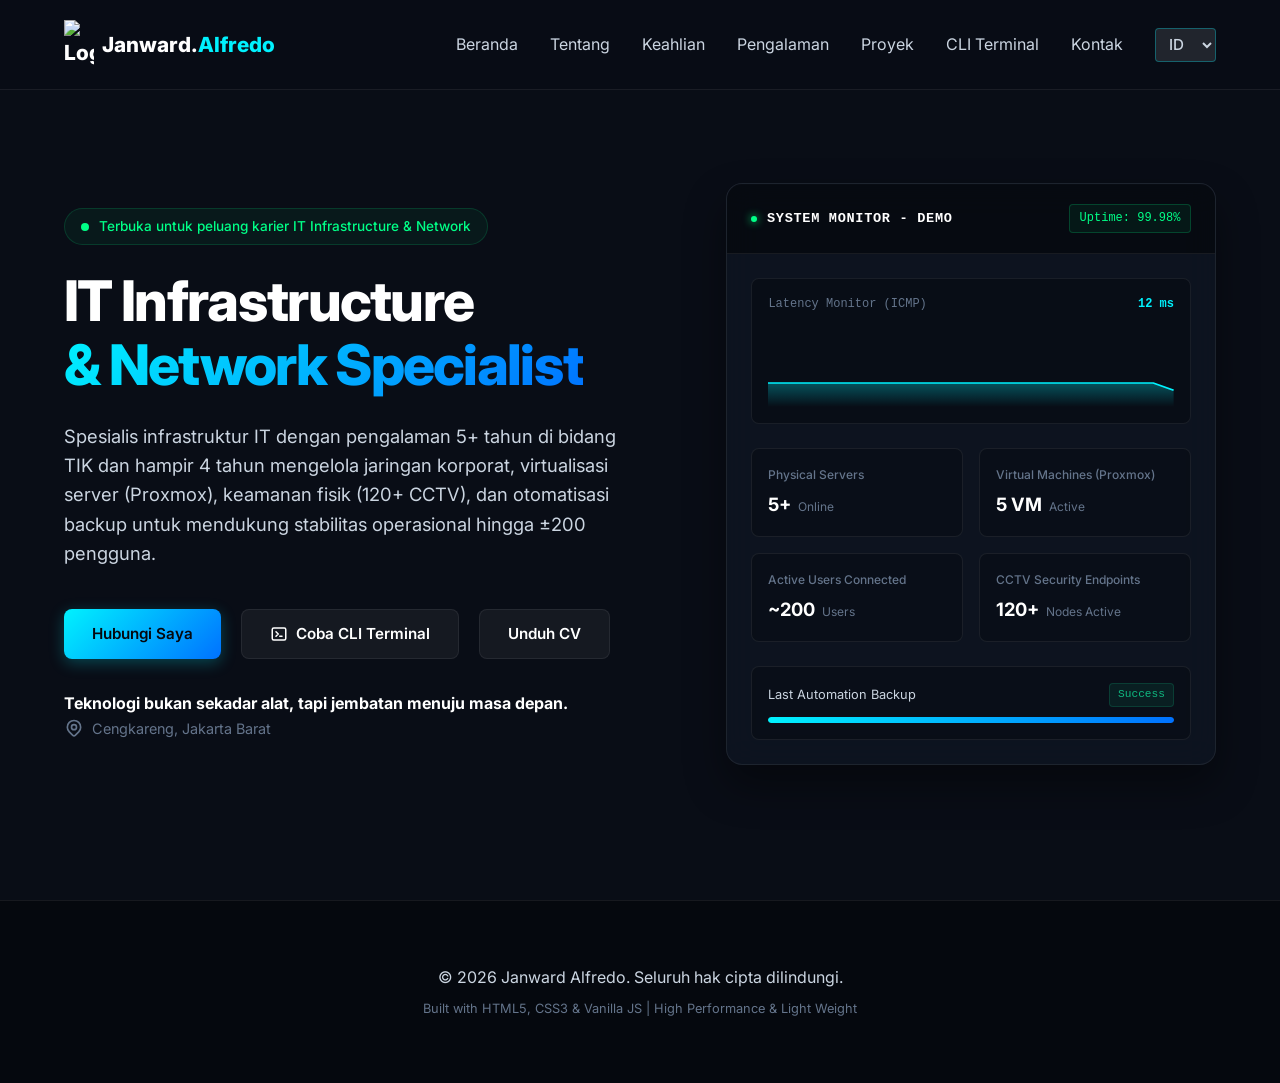
==== commit 051d1da5: "setelah bagian dipisah beberapa bagian" ====
--- a/index.html
+++ b/index.html
@@ -36,7 +36,7 @@
     <!-- Header / Navigation Bar -->
     <header class="navbar">
         <div class="navbar-container">
-            <a href="#hero" class="logo" aria-label="Kembali ke bagian awal">
+            <a href="index.html" class="logo" aria-label="Kembali ke bagian awal">
                 <!-- <span class="logo-icon">&lt;/&gt;</span>-->
                 <img src="Logo.png" alt="Logo" class="logo-icon">
                 <span class="logo-text">Janward.<span>Alfredo</span></span>
@@ -48,13 +48,13 @@
             </button>
             <nav class="nav-menu" id="nav-menu">
                 <ul>
-                    <li><a href="#hero" class="nav-link active">Beranda</a></li>
-                    <li><a href="#about" class="nav-link">Tentang</a></li>
-                    <li><a href="#skills" class="nav-link">Keahlian</a></li>
-                    <li><a href="#experience" class="nav-link">Pengalaman</a></li>
-                    <li><a href="#projects" class="nav-link">Proyek</a></li>
-                    <li><a href="#terminal-section" class="nav-link">CLI Terminal</a></li>
-                    <li><a href="#contact" class="nav-link btn-contact-nav" data-i18n="navContact">Kontak</a></li>
+                    <li data-i18n="navHome"><a href="index.html" class="nav-link active">Beranda</a></li>
+                    <li data-i18n="navAbout"><a href="tentang.html" class="nav-link">Tentang</a></li>
+                    <li data-i18n="navSkills"><a href="keahlian.html" class="nav-link">Keahlian</a></li>
+                    <li data-i18n="navExperience"><a href="pengalaman.html" class="nav-link">Pengalaman</a></li>
+                    <li data-i18n="navProjects"><a href="proyek.html" class="nav-link">Proyek</a></li>
+                    <li data-i18n="navTerminal"><a href="terminal.html" class="nav-link">CLI Terminal</a></li>
+                    <li data-i18n="navContact"><a href="kontak.html" class="nav-link btn-contact-nav" data-i18n="navContact">Kontak</a></li>
                     <li>
                         <select class="lang-dropdown" aria-label="Pilih bahasa" onchange="setLanguage(this.value)">
                             <option value="id">ID</option>
@@ -67,8 +67,7 @@
     </header>
     <main class="main-content">
 
-        <!-- Hero Section -->
-        <section id="hero" class="hero-section">
+<section id="hero" class="hero-section">
             <div class="container hero-grid">
                 <div class="hero-info animate-left">
                     <div class="status-badge">
@@ -85,8 +84,8 @@
                         operasional hingga &plusmn;200 pengguna.
                     </p>
                     <div class="hero-cta">
-                        <a href="#contact" class="btn btn-primary">Hubungi Saya</a>
-                        <a href="#terminal-section" class="btn btn-secondary">
+                        <a href="kontak.html" class="btn btn-primary">Hubungi Saya</a>
+                        <a href="terminal.html" class="btn btn-secondary">
                             <svg class="icon-btn" fill="none" stroke="currentColor" viewBox="0 0 24 24"
                                 xmlns="http://www.w3.org/2000/svg">
                                 <path stroke-linecap="round" stroke-linejoin="round" stroke-width="2"
@@ -188,569 +187,8 @@
             </div>
         </section>
 
-        <!-- About Section -->
-        <section id="about" class="about-section scroll-reveal">
-            <div class="container">
-                <div class="section-header text-center">
-                    <h2 class="section-title">Tentang Saya</h2>
-                    <div class="title-underline"></div>
-                </div>
-
-                <div class="about-content grid-2">
-                    <div class="about-text">
-                        <h3>Halo, Saya Janward Alfredo</h3>
-                        <p class="paragraph">
-                            Saya adalah seorang <strong>IT Infrastructure &amp; Network Specialist</strong> dengan
-                            komitmen tinggi dalam menjaga ketersediaan sistem, skalabilitas arsitektur server, keamanan
-                            data, dan efisiensi infrastruktur fisik maupun virtual.
-                        </p>
-                        <p class="paragraph">
-                            Selama lebih dari 5 tahun berkarir di bidang teknologi informasi (hampir 4 tahun terakhir di infrastruktur korporat), saya telah merancang dan
-                            memelihara jaringan LAN/WAN korporat, mengelola server virtualisasi dengan Proxmox,
-                            mendesain sistem pencadangan otomatis (Automation Backup), serta memimpin proyek pemasangan
-                            dan perawatan CCTV berskala menengah (120+ titik kamera).
-                        </p>
-                        <p class="paragraph">
-                            Saya menyukai tantangan teknis kompleks, mulai dari pemulihan bencana (disaster recovery)
-                            akibat insiden kelistrikan kritis hingga penataan kabel jaringan terstruktur demi kemudahan
-                            pemeliharaan jangka panjang.
-                        </p>
-                    </div>
-
-                    <div class="about-education">
-                        <h3>Pendidikan</h3>
-                        <div class="education-timeline">
-                            <div class="edu-item">
-                                <span class="edu-year">2018 - Lulus</span>
-                                <h4 class="edu-title">Sarjana Teknik Informatika</h4>
-                                <p class="edu-school">Mikroskill Medan</p>
-                                <span class="edu-gpa">IPK: 3.21</span>
-                            </div>
-                            <div class="edu-item">
-                                <span class="edu-year">2011 - Lulus</span>
-                                <h4 class="edu-title">Teknik Komputer &amp; Jaringan (TKJ)</h4>
-                                <p class="edu-school">SMK TELKOM SANDHY PUTRA MEDAN</p>
-                            </div>
-                        </div>
-                    </div>
-                </div>
-            </div>
-        </section>
-
-        <!-- Skills Section -->
-        <section id="skills" class="skills-section scroll-reveal">
-            <div class="container">
-                <div class="section-header text-center">
-                    <h2 class="section-title">Keahlian Teknis</h2>
-                    <div class="title-underline"></div>
-                </div>
-                <div class="skills-grid">
-                    <!-- Card 1: Network & Security -->
-                    <div class="skill-card">
-                        <div class="skill-card-icon text-cyan">
-                            <svg class="w-12 h-12" fill="none" stroke="currentColor" viewBox="0 0 24 24"
-                                xmlns="http://www.w3.org/2000/svg">
-                                <path stroke-linecap="round" stroke-linejoin="round" stroke-width="2"
-                                    d="M19 11H5m14 0a2 2 0 012 2v6a2 2 0 01-2 2H5a2 2 0 01-2-2v-6a2 2 0 012-2m14 0V9a2 2 0 00-2-2M5 11V9a2 2 0 012-2m0 0V5a2 2 0 012-2h6a2 2 0 012 2v2M7 7h10">
-                                </path>
-                            </svg>
-                        </div>
-                        <h3 data-i18n="skillCard1Title">Network &amp; MikroTik</h3>
-                        <p data-i18n="skillCard1Desc">Instalasi, konfigurasi, dan troubleshooting jaringan LAN, serta konfigurasi MikroTik meliputi subnetting, VLAN, port forwarding, dan firewall. Membangun link wireless point-to-point antar gedung sejauh ±5 km menggunakan perangkat Ubiquiti.</p>
-                        <div class="skill-progress">
-                            <div class="skill-progress-head">
-                                <span>MikroTik, VLAN, Firewall, Ubiquiti (Rocket M5/M2, LiteBeam AC)</span>
-                                <span>Advanced · 3+ yrs</span>
-                            </div>
-                        </div>
-                    </div>
-
-                    <!-- Card 2: Virtualization -->
-                    <div class="skill-card">
-                        <div class="skill-card-icon text-blue">
-                            <svg class="w-12 h-12" fill="none" stroke="currentColor" viewBox="0 0 24 24"
-                                xmlns="http://www.w3.org/2000/svg">
-                                <path stroke-linecap="round" stroke-linejoin="round" stroke-width="2"
-                                    d="M19 11h-6m6 0a2 2 0 012 2v6a2 2 0 01-2 2h-6a2 2 0 01-2-2v-6a2 2 0 012-2m6 0V9a2 2 0 00-2-2M5 11V9a2 2 0 012-2m0 0V5a2 2 0 012-2h6a2 2 0 012 2v2M7 7h10">
-                                </path>
-                            </svg>
-                        </div>
-                        <h3 data-i18n="skillCard2Title">Virtualisasi</h3>
-                        <p data-i18n="skillCard2Desc">Mengelola mesin virtual produksi dengan Proxmox VE dan VirtualBox (host Windows Server) selama 2 tahun terakhir. Hyper-V digunakan untuk menguji OS dan aplikasi sebelum masuk produksi, karena kurang efisien terhadap sumber daya hardware.</p>
-                        <div class="skill-progress">
-                            <div class="skill-progress-head">
-                                <span>Proxmox VE, Hyper-V, VirtualBox</span>
-                                <span>Intermediate · 2 yrs</span>
-                            </div>
-                        </div>
-                    </div>
-
-                    <!-- Card 3: Windows Server & Storage -->
-                    <div class="skill-card">
-                        <div class="skill-card-icon text-emerald">
-                            <svg class="w-12 h-12" fill="none" stroke="currentColor" viewBox="0 0 24 24"
-                                xmlns="http://www.w3.org/2000/svg">
-                                <path stroke-linecap="round" stroke-linejoin="round" stroke-width="2"
-                                    d="M3 15a4 4 0 004 4h9a5 5 0 10-.1-9.999 5.002 5.002 0 10-9.78 2.096A4.001 4.001 0 003 15z">
-                                </path>
-                            </svg>
-                        </div>
-                        <h3 data-i18n="skillCard3Title">Server &amp; File Sharing</h3>
-                        <p data-i18n="skillCard3Desc">Setup dan administrasi folder sharing berbasis Windows Server maupun OpenMediaVault (OMV) selama 3 tahun, untuk sekitar 90 pengguna di kantor pusat dan beberapa cabang, dengan hak akses dikelompokkan per divisi. Juga mengelola layanan penyimpanan internal Nextcloud dan Immich.</p>
-                        <div class="skill-progress">
-                            <div class="skill-progress-head">
-                                <span>Windows Server, OMV, Nextcloud, Immich</span>
-                                <span>Advanced · 3 yrs</span>
-                            </div>
-                        </div>
-                    </div>
-
-                    <!-- Card 4: CCTV & Infrastructure -->
-                    <div class="skill-card">
-                        <div class="skill-card-icon text-green">
-                            <svg class="w-12 h-12" fill="none" stroke="currentColor" viewBox="0 0 24 24"
-                                xmlns="http://www.w3.org/2000/svg">
-                                <path stroke-linecap="round" stroke-linejoin="round" stroke-width="2"
-                                    d="M15 10l4.553-2.276A1 1 0 0121 8.618v6.764a1 1 0 01-1.447.894L15 14M5 18h8a2 2 0 002-2V8a2 2 0 00-2-2H5a2 2 0 00-2 2v8a2 2 0 002 2z">
-                                </path>
-                            </svg>
-                        </div>
-                        <h3>Security Systems (CCTV)</h3>
-                        <p data-i18n="skillCard4Desc">Memahami sistem CCTV analog maupun digital: kabel coaxial dan UTP, DVR dan NVR, perancangan topologi kabel, serta pemeliharaan fisik dan jaringan. Mengonlinekan DVR CCTV analog melalui jaringan selama DVR memiliki port ethernet, serta berbagi penyimpanan DVR bila perangkat mendukung.</p>
-                        <div class="skill-progress">
-                            <div class="skill-progress-head">
-                                <span>CCTV Analog &amp; IP, DVR/NVR, Coaxial/UTP · 120+ titik</span>
-                                <span>Advanced</span>
-                            </div>
-                        </div>
-                    </div>
-
-                    <!-- Card 5: Automation Backup -->
-                    <div class="skill-card">
-                        <div class="skill-card-icon text-blue">
-                            <svg class="w-12 h-12" fill="none" stroke="currentColor" viewBox="0 0 24 24"
-                                xmlns="http://www.w3.org/2000/svg">
-                                <path stroke-linecap="round" stroke-linejoin="round" stroke-width="2"
-                                    d="M4 4v5h.582m15.356 2A8.001 8.001 0 1121.21 7.89M9 11l3 3L22 4"></path>
-                            </svg>
-                        </div>
-                        <h3>Backup &amp; Automation</h3>
-                        <p data-i18n="skillCard5Desc">Menjadwalkan backup otomatis dengan cron job (Linux) dan Task Scheduler (Windows). Perintah tugas disimpan dalam satu berkas script untuk mirroring ke storage atau folder tertentu, baik di PC itu sendiri maupun di jaringan.</p>
-                        <div class="skill-progress">
-                            <div class="skill-progress-head">
-                                <span>cron, Task Scheduler, Bash, PowerShell</span>
-                                <span>Intermediate</span>
-                            </div>
-                        </div>
-                    </div>
-
-                    <!-- Card 6: Disaster Recovery -->
-                    <div class="skill-card">
-                        <div class="skill-card-icon text-cyan">
-                            <svg class="w-12 h-12" fill="none" stroke="currentColor" viewBox="0 0 24 24"
-                                xmlns="http://www.w3.org/2000/svg">
-                                <path stroke-linecap="round" stroke-linejoin="round" stroke-width="2"
-                                    d="M12 9v2m0 4h.01m-6.938 4h13.856c1.54 0 2.502-1.667 1.732-3L13.732 4c-.77-1.333-2.694-1.333-3.464 0L3.34 16c-.77 1.333.192 3 1.732 3z">
-                                </path>
-                            </svg>
-                        </div>
-                        <h3 data-i18n="skillCard6Title">Troubleshooting &amp; IT Support</h3>
-                        <p data-i18n="skillCard6Desc">Diagnosis dan perbaikan komputer, laptop, dan printer (inkjet, dot matrix multi-ply, hingga printer label/barcode), baik hardware maupun software, termasuk instalasi ulang Windows dan pemulihan akses saat password terlupa. Berpengalaman memulihkan sistem setelah insiden kelistrikan (UPS, power supply, HDD).</p>
-                        <div class="skill-progress">
-                            <div class="skill-progress-head">
-                                <span>Hardware, Windows, Printer, Recovery</span>
-                                <span>Advanced</span>
-                            </div>
-                        </div>
-                    </div>
-                </div>
-            </div>
-        </section>
-
-        <!-- Experience Section -->
-        <section id="experience" class="experience-section scroll-reveal">
-            <div class="container">
-                <div class="section-header text-center">
-                    <h2 class="section-title">Riwayat Pengalaman</h2>
-                    <div class="title-underline"></div>
-                </div>
-                <div class="timeline">
-                    <!-- Experience 1 -->
-                    <div class="timeline-item left">
-                        <div class="timeline-dot"></div>
-                        <div class="timeline-content">
-                            <div class="time-header">
-                                <span class="time-duration">Januari 2023 - Sekarang</span>
-                                <h3 class="experience-role">SPV IT Network &amp; Hardware</h3>
-                            </div>
-                            <h4 class="experience-company">PT Nico Urban Indonesia</h4>
-                            <ul class="experience-tasks">
-                                <li>Mengelola infrastruktur IT perusahaan yang mencakup <strong>5+ server fisik dan 5
-                                        virtual machine (Proxmox)</strong> untuk mendukung kelancaran operasional
-                                    &plusmn;200 pengguna.</li>
-                                <li>Mengadministrasikan server Windows Server 2019, penyimpanan OMV, serta integrasi
-                                    layanan internal <strong>Nextcloud dan Immich</strong> sebagai media penyimpanan
-                                    terpusat yang aman.</li>
-                                <li>Merancang topologi, konfigurasi routing, serta instalasi perangkat jaringan
-                                    (<strong>Mikrotik</strong>, managed/unmanaged switch) guna menyediakan konektivitas
-                                    LAN/WAN berkecepatan tinggi yang aman.</li>
-                                <li>Memimpin instalasi, konfigurasi, dan maintenance sistem <strong>CCTV DVR/NVR terpadu
-                                        sebanyak 120+ titik</strong> untuk menjamin cakupan keamanan fisik yang
-                                    maksimal di area pabrik/kantor.</li>
-                                <li>Membuat program pencadangan otomatis (<strong>Automation Backup</strong>) terjadwal
-                                    untuk server data dan database demi mempercepat proses pemulihan data jika terjadi
-                                    kendala.</li>
-                                <li>Menangani insiden kelistrikan kritis (lonjakan voltase) yang merusak power supply,
-                                    modul UPS, dan hard disk server secara cepat dan memimpin proses <strong>mitigasi
-                                        data recovery</strong> hingga operasional normal kembali.</li>
-                                <li>Mengelola pengadaan hardware, koordinasi dengan vendor luar, serta memimpin tim
-                                    teknisi IT harian untuk memastikan standar pelayanan IT internal berjalan efisien.
-                                </li>
-                            </ul>
-                        </div>
-                    </div>
-
-                    <!-- Experience 2 -->
-                    <div class="timeline-item right">
-                        <div class="timeline-dot"></div>
-                        <div class="timeline-content">
-                            <div class="time-header">
-                                <span class="time-duration">Oktober 2018 - Maret 2022</span>
-                                <h3 class="experience-role">Guru TIK (Teknologi Informasi &amp; Komunikasi)</h3>
-                            </div>
-                            <h4 class="experience-company">Yayasan Sultan Iskandar Muda Medan</h4>
-                            <ul class="experience-tasks">
-                                <li>Mengajar bidang studi TIK bagi siswa SMK dengan metode pembelajaran teoritis dan
-                                    berorientasi praktik jaringan dasar dan perakitan komputer.</li>
-                                <li>Mengelola infrastruktur laboratorium komputer sekolah yang mencakup pemeliharaan
-                                    &plusmn;40 unit komputer, server lab, dan konfigurasi jaringan lokal.</li>
-                                <li>Melakukan troubleshooting hardware, instalasi OS, pembagian alokasi IP address, dan
-                                    penyediaan akses internet lab komputer.</li>
-                                <li>Memberikan bantuan teknis (IT Support) untuk operasional internal yayasan termasuk
-                                    instalasi software administrasi dan pemeliharaan koneksi Wi-Fi lingkungan sekolah.
-                                </li>
-                            </ul>
-                        </div>
-                    </div>
-                </div>
-            </div>
-        </section>
-
-        <!-- Projects Section -->
-        <section id="projects" class="projects-section scroll-reveal">
-            <div class="container">
-                <div class="section-header text-center">
-                    <h2 class="section-title">Detail Proyek</h2>
-                    <div class="title-underline"></div>
-                </div>
-
-                <div class="project-filters">
-                    <button type="button" class="filter-btn active" data-filter="all" aria-pressed="true">Semua Proyek</button>
-                    <button type="button" class="filter-btn" data-filter="servers" aria-pressed="false">Infrastruktur &amp; Server</button>
-                    <button type="button" class="filter-btn" data-filter="networks" aria-pressed="false">Jaringan</button>
-                    <button type="button" class="filter-btn" data-filter="security" aria-pressed="false">Sistem Keamanan</button>
-                </div>
-
-                <div class="projects-grid">
-                    <!-- Project 1 -->
-                    <div class="project-card" data-category="servers">
-                        <div class="project-meta">
-                            <span class="project-cat">Servers &amp; Automation</span>
-                            <span class="project-icon">
-                                <svg fill="none" stroke="currentColor" viewBox="0 0 24 24"
-                                    xmlns="http://www.w3.org/2000/svg">
-                                    <path stroke-linecap="round" stroke-linejoin="round" stroke-width="2"
-                                        d="M4 7v10c0 2.21 3.58 4 8 4s8-1.79 8-4V7M4 7c0 2.21 3.58 4 8 4s8-1.79 8-4M4 7c0-2.21 3.58-4 8-4s8 1.79 8 4m0 5c0 2.21-3.58 4-8 4s-8-1.79-8-4">
-                                    </path>
-                                </svg>
-                            </span>
-                        </div>
-                        <h3>Automation Backup Server</h3>
-                        <p class="project-desc">Membangun script pencadangan otomatis (automation backup) terjadwal
-                            untuk database SQL dan direktori server ke media penyimpanan eksternal (NAS/OMV).</p>
-                        <ul class="project-highlights">
-                            <li>Mengurangi risiko human error dalam tugas pencadangan harian secara manual.</li>
-                            <li>Menggunakan shell scripting &amp; integrasi API penyimpanan awan internal.</li>
-                            <li>Mempercepat waktu pemulihan (Recovery Time Objective) saat terjadi kegagalan sistem.
-                            </li>
-                        </ul>
-                        <div class="project-tags">
-                            <span>Bash/PowerShell</span>
-                            <span>Automation</span>
-                            <span>NAS</span>
-                            <span>SQL Backup</span>
-                        </div>
-                    </div>
-
-                    <!-- Project 2 -->
-                    <div class="project-card" data-category="security">
-                        <div class="project-meta">
-                            <span class="project-cat">Security &amp; Hardware</span>
-                            <span class="project-icon">
-                                <svg fill="none" stroke="currentColor" viewBox="0 0 24 24"
-                                    xmlns="http://www.w3.org/2000/svg">
-                                    <path stroke-linecap="round" stroke-linejoin="round" stroke-width="2"
-                                        d="M15 10l4.553-2.276A1 1 0 0121 8.618v6.764a1 1 0 01-1.447.894L15 14M5 18h8a2 2 0 002-2V8a2 2 0 00-2-2H5a2 2 0 00-2 2v8a2 2 0 002 2z">
-                                    </path>
-                                </svg>
-                            </span>
-                        </div>
-                        <h3>Implementasi &amp; Upgrade CCTV (120+ Titik)</h3>
-                        <p class="project-desc">Memimpin proyek instalasi dan upgrade kamera pengawas berbasis IP &amp;
-                            Analog dengan total 120+ titik pantau di area pabrik dan gedung operasional.</p>
-                        <ul class="project-highlights">
-                            <li>Merancang diagram sebaran kamera untuk meniadakan area titik buta (blind spot).</li>
-                            <li>Mengkonfigurasi server DVR/NVR terpusat dengan akses streaming lokal yang aman bagi
-                                manajemen.</li>
-                            <li>Menghubungkan jaringan kamera ke VLAN terpisah untuk menghindari interferensi bandwidth
-                                data internal.</li>
-                        </ul>
-                        <div class="project-tags">
-                            <span>DVR/NVR</span>
-                            <span>IP Camera</span>
-                            <span>VLAN</span>
-                            <span>Physical Security</span>
-                        </div>
-                    </div>
-
-                    <!-- Project 3 -->
-                    <div class="project-card" data-category="servers">
-                        <div class="project-meta">
-                            <span class="project-cat">Virtualization</span>
-                            <span class="project-icon">
-                                <svg fill="none" stroke="currentColor" viewBox="0 0 24 24"
-                                    xmlns="http://www.w3.org/2000/svg">
-                                    <path stroke-linecap="round" stroke-linejoin="round" stroke-width="2"
-                                        d="M19 11H5m14 0a2 2 0 012 2v6a2 2 0 01-2 2H5a2 2 0 01-2-2v-6a2 2 0 012-2m14 0V9a2 2 0 00-2-2M5 11V9a2 2 0 012-2m0 0V5a2 2 0 012-2h6a2 2 0 012 2v2M7 7h10">
-                                    </path>
-                                </svg>
-                            </span>
-                        </div>
-                        <h3>Modernisasi Infrastruktur Server</h3>
-                        <p class="project-desc">Melakukan migrasi server fisik lama ke lingkungan virtualisasi berbasis
-                            Hypervisor Proxmox guna menghemat efisiensi penggunaan daya dan kapasitas hardware.</p>
-                        <ul class="project-highlights">
-                            <li>Membuat dan mengonfigurasi 5+ mesin virtual (VM) untuk membagi tugas web server, NAS,
-                                dan database.</li>
-                            <li>Mengimplementasikan alokasi beban resource CPU/RAM dinamis agar beban server seimbang.
-                            </li>
-                            <li>Membangun penyimpanan berbasis OMV, Nextcloud, dan Immich untuk file sharing
-                                kolaboratif.</li>
-                        </ul>
-                        <div class="project-tags">
-                            <span>Proxmox VE</span>
-                            <span>Windows Server</span>
-                            <span>OMV NAS</span>
-                            <span>Nextcloud</span>
-                        </div>
-                    </div>
-
-                    <!-- Project 4 -->
-                    <div class="project-card" data-category="networks">
-                        <div class="project-meta">
-                            <span class="project-cat">Network Engineering</span>
-                            <span class="project-icon">
-                                <svg fill="none" stroke="currentColor" viewBox="0 0 24 24"
-                                    xmlns="http://www.w3.org/2000/svg">
-                                    <path stroke-linecap="round" stroke-linejoin="round" stroke-width="2"
-                                        d="M13.828 10.172a4 4 0 00-5.656 0l-4 4a4 4 0 105.656 5.656l1.102-1.101m-.758-4.899a4 4 0 005.656 0l4-4a4 4 0 00-5.656-5.656l-1.1 1.1">
-                                    </path>
-                                </svg>
-                            </span>
-                        </div>
-                        <h3>Manajemen &amp; Penataan Kabel Jaringan</h3>
-                        <p class="project-desc">Mendesain ulang dan merapikan kabel distribusi jaringan (LAN) di ruang
-                            server pusat yang berantakan demi keamanan koneksi.</p>
-                        <ul class="project-highlights">
-                            <li>Melabeli ratusan port kabel LAN dan melakukan penataan rapi dengan patch panel baru.
-                            </li>
-                            <li>Mencegah risiko gangguan sinyal jaringan akibat lekukan kabel yang patah atau longgar.
-                            </li>
-                            <li>Mempersingkat waktu pencarian port bermasalah (troubleshooting) dari beberapa jam
-                                menjadi hitungan menit.</li>
-                        </ul>
-                        <div class="project-tags">
-                            <span>Cabling Management</span>
-                            <span>LAN Ports</span>
-                            <span>Patch Panel</span>
-                            <span>Rack Server</span>
-                        </div>
-                    </div>
-
-                    <!-- Project 5 -->
-                    <div class="project-card" data-category="networks">
-                        <div class="project-meta">
-                            <span class="project-cat">Network Engineering</span>
-                            <span class="project-icon">
-                                <svg fill="none" stroke="currentColor" viewBox="0 0 24 24"
-                                    xmlns="http://www.w3.org/2000/svg">
-                                    <path stroke-linecap="round" stroke-linejoin="round" stroke-width="2"
-                                        d="M8.111 16.404a5.5 5.5 0 017.778 0M12 20h.01m-7.08-7.071c3.904-3.905 10.236-3.905 14.141 0M1.394 9.393c5.857-5.857 15.355-5.857 21.213 0">
-                                    </path>
-                                </svg>
-                            </span>
-                        </div>
-                        <h3 data-i18n="project5Title">Link Wireless Point-to-Point Antar Gedung (±5 km)</h3>
-                        <p class="project-desc" data-i18n="project5Desc">Membangun jalur komunikasi nirkabel antar gedung berjarak sekitar 5 km menggunakan perangkat Ubiquiti, mulai dari estimasi jarak dan ketinggian, pemasangan antena, hingga penyelarasan link.</p>
-                        <ul class="project-highlights">
-                            <li data-i18n="project5H1">Menyelaraskan arah antena (pointing) antar empat lokasi gedung secara manual menggunakan kompas ponsel dan peta digital, disertai estimasi jarak dan perbedaan ketinggian antar gedung.</li>
-                            <li data-i18n="project5H2">Menggunakan perangkat Ubiquiti Rocket M5, Rocket M2, dan LiteBeam AC.</li>
-                            <li data-i18n="project5H3">Menangani pemasangan antena di tiang, dengan perawatan rutin kini didelegasikan ke tim teknisi.</li>
-                        </ul>
-                        <div class="project-tags">
-                            <span>Ubiquiti</span>
-                            <span>Rocket M5/M2</span>
-                            <span>LiteBeam AC</span>
-                            <span>P2P Wireless</span>
-                        </div>
-                    </div>
-
-                </div>
-            </div>
-        </section>
-
-        <!-- Interactive Terminal Section (CLI) -->
-        <section id="terminal-section" class="terminal-section scroll-reveal">
-            <div class="container">
-                <div class="section-header text-center">
-                    <h2 class="section-title">Interactive Network Console (CLI)</h2>
-                    <p class="section-subtitle">Masukkan perintah terminal untuk berinteraksi langsung dengan database
-                        portofolio saya.</p>
-                    <div class="title-underline"></div>
-                </div>
-
-                <div class="terminal-window">
-                    <div class="terminal-titlebar">
-                        <div class="terminal-buttons">
-                            <span class="close-btn"></span>
-                            <span class="min-btn"></span>
-                            <span class="max-btn"></span>
-                        </div>
-                        <span class="terminal-title-text">root@janward-server:~</span>
-                        <span class="terminal-connection">ssh active (port 22)</span>
-                    </div>
-                    <div class="terminal-screen" id="terminal-screen">
-                        <div class="terminal-output" id="terminal-output">
-                            <div class="terminal-line text-emerald">Connecting to janward-alfredo.id [192.168.1.100] via
-                                SSH...</div>
-                            <div class="terminal-line text-green">Connection Established. Welcome to Janward's Server
-                                Console v1.5.0!</div>
-                            <div class="terminal-line">Ketik <span class="text-cyan">help</span> untuk melihat daftar
-                                perintah yang didukung.</div>
-                            <div class="terminal-line">&nbsp;</div>
-                        </div>
-                        <div class="terminal-input-line">
-                            <span class="terminal-prompt">guest@janward-cli:~$</span>
-                            <input type="text" id="terminal-input" autofocus autocomplete="off" spellcheck="false">
-                        </div>
-                    </div>
-                </div>
-            </div>
-        </section>
-
-        <!-- Contact Section -->
-        <section id="contact" class="contact-section scroll-reveal">
-            <div class="container">
-                <div class="section-header text-center">
-                    <h2 class="section-title">Hubungi Saya</h2>
-                    <div class="title-underline"></div>
-                </div>
-                <div class="contact-grid grid-2">
-                    <!-- Direct Contacts -->
-                    <div class="contact-info animate-left">
-                        <h3>Hubungi Secara Langsung</h3>
-                        <p class="paragraph">Ada pertanyaan, peluang karier di bidang infrastruktur IT, atau sekadar ingin berdiskusi mengenai jaringan dan virtualisasi server? Anda bisa menghubungi saya
-                            melalui detail di bawah ini:</p>
-
-                        <div class="contact-details">
-                            <div class="contact-item">
-                                <div class="contact-icon text-cyan">
-                                    <svg fill="currentColor" viewBox="0 0 24 24" xmlns="http://www.w3.org/2000/svg">
-                                        <path
-                                            d="M2.003 5.884L10 9.882l7.997-3.998A2 2 0 0016 4H4a2 2 0 00-1.997 1.884zM18 8.118l-8 4-8-4V14a2 2 0 002 2h12a2 2 0 002-2V8.118z" />
-                                    </svg>
-                                </div>
-                                <div class="contact-text">
-                                    <h4>Email Resmi</h4>
-                                    <a href="mailto:ajanward@gmail.com">ajanward@gmail.com</a>
-                                </div>
-                            </div>
-
-                            <div class="contact-item">
-                                <div class="contact-icon text-blue">
-                                    <svg fill="currentColor" viewBox="0 0 24 24" xmlns="http://www.w3.org/2000/svg">
-                                        <path
-                                            d="M17.472 14.382c-.297-.149-1.758-.867-2.03-.967-.273-.099-.471-.148-.67.15-.197.297-.767.966-.94 1.164-.173.199-.347.223-.644.075-.297-.15-1.255-.463-2.39-1.475-.888-.788-1.487-1.761-1.663-2.06-.173-.297-.018-.458.13-.606.134-.133.298-.347.446-.52.149-.174.198-.298.298-.497.099-.198.05-.371-.025-.52-.075-.149-.669-1.612-.916-2.207-.242-.579-.487-.5-.669-.51-.173-.008-.371-.01-.57-.01-.198 0-.52.074-.792.372-.272.297-1.04 1.016-1.04 2.479 0 1.462 1.065 2.875 1.213 3.074.149.198 2.096 3.2 5.077 4.487.709.306 1.262.489 1.694.625.712.227 1.36.195 1.871.118.571-.085 1.758-.719 2.006-1.413.248-.694.248-1.289.173-1.413-.074-.124-.272-.198-.57-.347m-5.421 7.403h-.004a9.87 9.87 0 01-5.031-1.378l-.361-.214-3.741.982.998-3.648-.235-.374a9.86 9.86 0 01-1.51-5.26c.001-5.45 4.436-9.884 9.888-9.884 2.64 0 5.122 1.03 6.988 2.898a9.825 9.825 0 012.893 6.994c-.003 5.45-4.437 9.884-9.885 9.884m8.413-18.297A11.815 11.815 0 0012.05 0C5.495 0 .16 5.335.157 11.892c0 2.096.547 4.142 1.588 5.945L.057 24l6.305-1.654a11.882 11.882 0 005.683 1.448h.005c6.554 0 11.89-5.335 11.893-11.893a11.821 11.821 0 00-3.48-8.413z" />
-                                    </svg>
-                                </div>
-                                <div class="contact-text">
-                                    <h4>Nomor Handphone / WA</h4>
-                                    <a href="https://wa.me/62895611554304?text=halo%20Janward,%20saya%20ingin%20berdiskusi%20mengenai%20"
-                                        target="_blank" rel="noopener noreferrer">0895-6115-54304</a>
-                                </div>
-                            </div>
-
-                            <div class="contact-item">
-                                <div class="contact-icon text-emerald">
-                                    <svg fill="currentColor" viewBox="0 0 24 24" xmlns="http://www.w3.org/2000/svg">
-                                        <path
-                                            d="M12 2C8.13 2 5 5.13 5 9c0 5.25 7 13 7 13s7-7.75 7-13c0-3.87-3.13-7-7-7zm0 9.5a2.5 2.5 0 010-5 2.5 2.5 0 010 5z" />
-                                    </svg>
-                                </div>
-                                <div class="contact-text">
-                                    <h4>Lokasi Domisili</h4>
-                                    <a href="https://maps.app.goo.gl/bhtS1P35WSdB9VKb7" target="_blank" rel="noopener noreferrer">Cengkareng,
-                                        Jakarta Barat, DKI Jakarta</a>
-                                </div>
-                            </div>
-
-                            <div class="contact-item">
-                                <div class="contact-icon text-blue">
-                                    <svg fill="currentColor" viewBox="0 0 24 24" xmlns="http://www.w3.org/2000/svg">
-                                        <path
-                                            d="M4.98 3.5c0 1.381-1.11 2.5-2.48 2.5s-2.48-1.119-2.48-2.5c0-1.38 1.11-2.5 2.48-2.5s2.48 1.12 2.48 2.5zm.02 4.5h-5v16h5v-16zm7.982 0h-4.968v16h4.969v-8.399c0-4.67 6.029-5.052 6.029 0v8.399h4.988v-10.131c0-7.88-8.922-7.593-11.018-3.714v-2.155z" />
-                                    </svg>
-                                </div>
-                                <div class="contact-text">
-                                    <h4>LinkedIn</h4>
-                                    <a href="https://www.linkedin.com/in/janward-alfredo-2741981b7/"
-                                        target="_blank" rel="noopener noreferrer">Janward Alfredo</a>
-                                </div>
-                            </div>
-                        </div>
-                    </div>
-
-                    <!-- Contact Form -->
-                    <div class="contact-form-container animate-right">
-                        <form id="contact-form" class="glass-form">
-                            <div class="form-group">
-                                <label for="form-name">Nama Lengkap</label>
-                                <input type="text" id="form-name" data-i18n="formNamePlaceholder" placeholder="Masukkan nama lengkap Anda" required
-                                    autocomplete="name">
-                            </div>
-                            <div class="form-group">
-                                <label for="form-message">Pesan Anda</label>
-                                <textarea id="form-message" rows="5" data-i18n="formMessagePlaceholder"
-                                    placeholder="Tuliskan detail pesan atau pertanyaan Anda di sini..."
-                                    required></textarea>
-                            </div>
-                            <button type="submit" class="btn btn-primary btn-block">
-                                <svg class="icon-btn" fill="none" stroke="currentColor" viewBox="0 0 24 24"
-                                    xmlns="http://www.w3.org/2000/svg">
-                                    <path stroke-linecap="round" stroke-linejoin="round" stroke-width="2"
-                                        d="M12 19l9 2-9-18-9 18 9-2zm0 0v-8"></path>
-                                </svg>
-                                Kirim Pesan
-                            </button>
-                            <div id="form-status" class="form-status"></div>
-                        </form>
-                    </div>
-                </div>
-            </div>
-        </section>
     </main>
 
-    <!-- Footer -->
     <footer class="main-footer">
         <div class="container footer-content text-center">
             <p>&copy; 2026 Janward Alfredo. Seluruh hak cipta dilindungi.</p>
--- a/index.css
+++ b/index.css
@@ -0,0 +1,1416 @@
+/* System Design Tokens & Global CSS Variables */
+:root {
+    --bg-dark: #090d16;
+    --bg-darker: #05080e;
+    --bg-card: rgba(18, 26, 41, 0.55);
+    --bg-card-hover: rgba(22, 34, 56, 0.8);
+    --accent-cyan: #00f2fe;
+    --accent-blue: #0072ff;
+    --accent-green: #00ff87;
+    --accent-emerald: #10b981;
+    --accent-red: #ef4444;
+    --text-white: #ffffff;
+    --text-light: #cbd5e1;
+    --text-muted: #64748b;
+    --border-color: rgba(255, 255, 255, 0.07);
+    --border-glow: rgba(0, 242, 254, 0.25);
+    --font-sans: 'Inter', -apple-system, BlinkMacSystemFont, "Segoe UI", Roboto, sans-serif;
+    --font-mono: 'Fira Code', 'Courier New', Courier, monospace;
+    --transition-smooth: all 0.3s cubic-bezier(0.4, 0, 0.2, 1);
+}
+
+/* ====== Styling unik untuk motivasi Janward ====== */
+.janward-motivasi-box {
+    width: 100%;
+    margin: 0px auto;
+    perspective: 1000px;
+}
+
+.janward-motivasi-content {
+    display: inline-block;
+    width: 100%;
+    /*background: linear-gradient(to bottom, #090d16, #64748b);*/
+    /* gradasi agar terlihat balok */
+    color: #ffffff;
+    font-size: 1em;
+    font-weight: bold;
+    border-radius: 5px;
+    text-align: left;
+    transform-style: preserve-3d;
+    transition: transform 0.8s ease;
+
+    /* efek tombol balok 3D */
+
+}
+
+/* Base Styles */
+* {
+    margin: 0;
+    padding: 0;
+    box-sizing: border-box;
+}
+
+html {
+    scroll-behavior: smooth;
+    font-size: 16px;
+    background-color: var(--bg-dark);
+}
+
+body {
+    font-family: var(--font-sans);
+    color: var(--text-light);
+    line-height: 1.6;
+    overflow-x: hidden;
+    background-color: var(--bg-dark);
+}
+
+a {
+    color: inherit;
+    text-decoration: none;
+    transition: var(--transition-smooth);
+}
+
+/* Background Canvas */
+#network-canvas {
+    position: fixed;
+    top: 0;
+    left: 0;
+    width: 100vw;
+    height: 100vh;
+    z-index: -2;
+    pointer-events: none;
+}
+
+/* Containers */
+.container {
+    width: 100%;
+    max-width: 1200px;
+    margin: 0 auto;
+    padding: 0 1.5rem;
+}
+
+.grid-2 {
+    display: grid;
+    grid-template-columns: repeat(2, 1fr);
+    gap: 3rem;
+}
+
+/* Custom Scrollbar */
+::-webkit-scrollbar {
+    width: 10px;
+}
+
+::-webkit-scrollbar-track {
+    background: var(--bg-darker);
+}
+
+::-webkit-scrollbar-thumb {
+    background: #1e293b;
+    border-radius: 5px;
+    border: 2px solid var(--bg-darker);
+}
+
+::-webkit-scrollbar-thumb:hover {
+    background: var(--accent-blue);
+}
+
+/* Typography Utilities */
+.gradient-text {
+    background: linear-gradient(135deg, var(--accent-cyan), var(--accent-blue));
+    -webkit-background-clip: text;
+    -webkit-text-fill-color: transparent;
+    background-clip: text;
+}
+
+.text-blue {
+    color: var(--accent-blue);
+}
+
+.text-cyan {
+    color: var(--accent-cyan);
+}
+
+.text-green {
+    color: var(--accent-green);
+}
+
+.text-emerald {
+    color: var(--accent-emerald);
+}
+
+.text-center {
+    text-align: center;
+}
+
+.section-header {
+    margin-bottom: 4rem;
+}
+
+.section-title {
+    font-size: 2.5rem;
+    font-weight: 800;
+    color: var(--text-white);
+    letter-spacing: -0.025em;
+    margin-bottom: 0.75rem;
+}
+
+.section-subtitle {
+    font-size: 1.1rem;
+    color: var(--text-muted);
+    max-width: 600px;
+    margin: 0 auto;
+}
+
+.title-underline {
+    height: 4px;
+    width: 60px;
+    background: linear-gradient(90deg, var(--accent-cyan), var(--accent-blue));
+    border-radius: 2px;
+    margin: 0.5rem auto 0 auto;
+}
+
+/* Buttons */
+.btn {
+    display: inline-flex;
+    align-items: center;
+    justify-content: center;
+    padding: 0.75rem 1.75rem;
+    font-size: 0.95rem;
+    font-weight: 600;
+    border-radius: 8px;
+    cursor: pointer;
+    transition: var(--transition-smooth);
+    border: none;
+    outline: none;
+    gap: 0.5rem;
+}
+
+.btn-primary {
+    background: linear-gradient(135deg, var(--accent-cyan), var(--accent-blue));
+    color: var(--bg-darker);
+    box-shadow: 0 4px 15px rgba(0, 242, 254, 0.25);
+}
+
+.btn-primary:hover {
+    transform: translateY(-2px);
+    box-shadow: 0 6px 20px rgba(0, 242, 254, 0.4);
+}
+
+.btn-secondary {
+    background: rgba(255, 255, 255, 0.05);
+    color: var(--text-white);
+    border: 1px solid var(--border-color);
+}
+
+.btn-secondary:hover {
+    background: rgba(255, 255, 255, 0.1);
+    border-color: var(--accent-cyan);
+    transform: translateY(-2px);
+    box-shadow: 0 4px 15px rgba(0, 242, 254, 0.1);
+}
+
+.btn-block {
+    width: 100%;
+}
+
+.icon-btn {
+    width: 18px;
+    height: 18px;
+}
+
+.icon {
+    width: 20px;
+    height: 20px;
+}
+
+/* Navbar */
+.navbar {
+    position: fixed;
+    top: 0;
+    left: 0;
+    width: 100%;
+    z-index: 100;
+    background: rgba(9, 13, 22, 0.7);
+    backdrop-filter: blur(12px);
+    -webkit-backdrop-filter: blur(12px);
+    border-bottom: 1px solid var(--border-color);
+    transition: var(--transition-smooth);
+}
+
+.navbar-container {
+    display: flex;
+    justify-content: space-between;
+    align-items: center;
+    max-width: 1200px;
+    margin: 0 auto;
+    padding: 1.25rem 1.5rem;
+}
+
+.logo {
+    display: flex;
+    align-items: center;
+    font-size: 1.3rem;
+    font-weight: 800;
+    color: var(--text-white);
+    gap: 0.5rem;
+}
+
+.logo-icon {
+    /*font-family: var(--font-mono);-->
+    color: var(--accent-cyan);
+    font-weight: 700;*/
+    width: 30px;
+    /* atur ukuran sesuai kebutuhan */
+    height: auto;
+    /* biar proporsional */
+}
+
+.logo-text span {
+    color: var(--accent-cyan);
+}
+
+.nav-toggle {
+    display: none;
+    flex-direction: column;
+    justify-content: space-between;
+    width: 24px;
+    height: 18px;
+    background: transparent;
+    border: none;
+    cursor: pointer;
+}
+
+.nav-toggle .bar {
+    width: 100%;
+    height: 2px;
+    background-color: var(--text-white);
+    border-radius: 2px;
+    transition: var(--transition-smooth);
+}
+
+.nav-menu ul {
+    display: flex;
+    list-style: none;
+    align-items: center;
+    gap: 2rem;
+}
+
+.nav-link {
+    font-size: 0.95rem;
+    font-weight: 500;
+    color: var(--text-light);
+    position: relative;
+    padding: 0.25rem 0;
+}
+
+.nav-link:hover,
+.nav-link.active {
+    color: var(--accent-cyan);
+}
+
+.nav-link::after {
+    content: '';
+    position: absolute;
+    bottom: 0;
+    left: 0;
+    width: 0;
+    height: 2px;
+    background: linear-gradient(90deg, var(--accent-cyan), var(--accent-blue));
+    transition: var(--transition-smooth);
+}
+
+.nav-link:hover::after,
+.nav-link.active::after {
+    width: 100%;
+}
+
+.btn-contact-nav {
+    padding: 0.5rem 1.25rem;
+    border: 1px solid var(--accent-cyan);
+    border-radius: 6px;
+    background: rgba(0, 242, 254, 0.03);
+}
+
+.btn-contact-nav:hover {
+    background: rgba(0, 242, 254, 0.1);
+    box-shadow: 0 0 10px rgba(0, 242, 254, 0.2);
+}
+
+.btn-contact-nav::after {
+    display: none;
+}
+
+/* Sections Global */
+section {
+    padding: 8rem 0;
+    position: relative;
+}
+
+/* Hero Section */
+.hero-section {
+    padding-top: 11rem;
+    min-height: 100vh;
+    display: flex;
+    align-items: center;
+}
+
+.hero-grid {
+    display: grid;
+    grid-template-columns: 1.1fr 0.9fr;
+    gap: 4rem;
+    align-items: center;
+}
+
+.status-badge {
+    display: inline-flex;
+    align-items: center;
+    padding: 0.4rem 1rem;
+    border-radius: 50px;
+    background: rgba(0, 255, 135, 0.05);
+    border: 1px solid rgba(0, 255, 135, 0.15);
+    margin-bottom: 1.5rem;
+    font-size: 0.85rem;
+    color: var(--accent-green);
+    font-weight: 500;
+    gap: 0.6rem;
+}
+
+.ping-dot {
+    width: 8px;
+    height: 8px;
+    background-color: var(--accent-green);
+    border-radius: 50%;
+    display: inline-block;
+    animation: blink-ping 1.5s infinite;
+}
+
+@keyframes blink-ping {
+    0% {
+        transform: scale(0.9);
+        opacity: 0.5;
+    }
+
+    50% {
+        transform: scale(1.2);
+        opacity: 1;
+        box-shadow: 0 0 8px var(--accent-green);
+    }
+
+    100% {
+        transform: scale(0.9);
+        opacity: 0.5;
+    }
+}
+
+.hero-title {
+    font-size: 3.5rem;
+    font-weight: 800;
+    line-height: 1.15;
+    color: var(--text-white);
+    letter-spacing: -0.03em;
+    margin-bottom: 1.5rem;
+}
+
+.hero-description {
+    font-size: 1.15rem;
+    color: var(--text-light);
+    margin-bottom: 2.5rem;
+    max-width: 580px;
+}
+
+.hero-cta {
+    display: flex;
+    gap: 1.25rem;
+    margin-bottom: 2rem;
+}
+
+.location-tag {
+    display: flex;
+    align-items: center;
+    color: var(--text-muted);
+    font-size: 0.9rem;
+    gap: 0.5rem;
+}
+
+/* Dashboard Widget */
+.dashboard-card {
+    background: var(--bg-card);
+    backdrop-filter: blur(16px);
+    -webkit-backdrop-filter: blur(16px);
+    border: 1px solid var(--border-color);
+    border-radius: 16px;
+    overflow: hidden;
+    box-shadow: 0 20px 40px rgba(0, 0, 0, 0.4), inset 0 1px 0 rgba(255, 255, 255, 0.05);
+    transition: var(--transition-smooth);
+}
+
+.dashboard-card:hover {
+    border-color: rgba(0, 242, 254, 0.3);
+    box-shadow: 0 25px 50px rgba(0, 0, 0, 0.5), 0 0 25px rgba(0, 242, 254, 0.1);
+}
+
+.dashboard-header {
+    background: rgba(5, 8, 14, 0.8);
+    padding: 1.25rem 1.5rem;
+    display: flex;
+    justify-content: space-between;
+    align-items: center;
+    border-bottom: 1px solid var(--border-color);
+}
+
+.dashboard-title {
+    display: flex;
+    align-items: center;
+    gap: 0.6rem;
+}
+
+.dashboard-title h3 {
+    font-family: var(--font-mono);
+    font-size: 0.85rem;
+    font-weight: 700;
+    color: var(--text-white);
+    letter-spacing: 0.05em;
+}
+
+.pulse-green {
+    width: 6px;
+    height: 6px;
+    background-color: var(--accent-green);
+    border-radius: 50%;
+    box-shadow: 0 0 8px var(--accent-green);
+    animation: pulse-glow 1s infinite alternate;
+}
+
+@keyframes pulse-glow {
+    from {
+        opacity: 0.5;
+        transform: scale(0.9);
+    }
+
+    to {
+        opacity: 1;
+        transform: scale(1.1);
+    }
+}
+
+.uptime-badge {
+    font-family: var(--font-mono);
+    font-size: 0.75rem;
+    background: rgba(0, 255, 135, 0.06);
+    border: 1px solid rgba(0, 255, 135, 0.2);
+    padding: 0.25rem 0.6rem;
+    border-radius: 4px;
+    color: var(--accent-green);
+}
+
+.dashboard-body {
+    padding: 1.5rem;
+}
+
+.graph-container {
+    background: rgba(5, 8, 14, 0.5);
+    border: 1px solid var(--border-color);
+    border-radius: 8px;
+    padding: 1rem;
+    margin-bottom: 1.5rem;
+}
+
+.graph-header {
+    display: flex;
+    justify-content: space-between;
+    font-family: var(--font-mono);
+    font-size: 0.75rem;
+    color: var(--text-muted);
+    margin-bottom: 0.75rem;
+}
+
+#live-latency {
+    color: var(--accent-cyan);
+    font-weight: bold;
+}
+
+.svg-graph-wrapper {
+    height: 80px;
+    width: 100%;
+    overflow: hidden;
+}
+
+#latency-svg {
+    width: 100%;
+    height: 100%;
+}
+
+.stats-grid {
+    display: grid;
+    grid-template-columns: repeat(2, 1fr);
+    gap: 1rem;
+    margin-bottom: 1.5rem;
+}
+
+.stat-box {
+    background: rgba(5, 8, 14, 0.4);
+    border: 1px solid var(--border-color);
+    border-radius: 8px;
+    padding: 1rem;
+    display: flex;
+    flex-direction: column;
+}
+
+.stat-label {
+    font-size: 0.75rem;
+    color: var(--text-muted);
+    margin-bottom: 0.4rem;
+    font-weight: 500;
+}
+
+.stat-value {
+    font-size: 1.15rem;
+    font-weight: 700;
+    color: var(--text-white);
+    display: flex;
+    align-items: baseline;
+    gap: 0.4rem;
+}
+
+.stat-sub {
+    font-size: 0.75rem;
+    font-weight: 400;
+    color: var(--text-muted);
+}
+
+.backup-status {
+    background: rgba(5, 8, 14, 0.4);
+    border: 1px solid var(--border-color);
+    border-radius: 8px;
+    padding: 1rem;
+}
+
+.backup-label {
+    display: flex;
+    justify-content: space-between;
+    align-items: center;
+    font-size: 0.8rem;
+    margin-bottom: 0.6rem;
+}
+
+.backup-badge-success {
+    font-family: var(--font-mono);
+    font-size: 0.7rem;
+    background: rgba(16, 185, 129, 0.1);
+    color: var(--accent-emerald);
+    padding: 0.15rem 0.5rem;
+    border-radius: 4px;
+    border: 1px solid rgba(16, 185, 129, 0.2);
+}
+
+.progress-bar-container {
+    height: 6px;
+    width: 100%;
+    background: rgba(255, 255, 255, 0.05);
+    border-radius: 10px;
+    overflow: hidden;
+}
+
+.progress-bar-fill {
+    height: 100%;
+    border-radius: 10px;
+    background: linear-gradient(90deg, var(--accent-cyan), var(--accent-blue));
+    transition: width 0.5s ease-out;
+}
+
+/* About & Education Section */
+.about-section {
+    background: rgba(9, 13, 22, 0.4);
+}
+
+.about-text h3,
+.about-education h3 {
+    font-size: 1.6rem;
+    font-weight: 700;
+    color: var(--text-white);
+    margin-bottom: 1.5rem;
+}
+
+.paragraph {
+    margin-bottom: 1.25rem;
+    font-size: 1.05rem;
+    color: var(--text-light);
+    text-align: justify;
+}
+
+.education-timeline {
+    border-left: 2px solid var(--border-color);
+    padding-left: 1.5rem;
+    position: relative;
+    display: flex;
+    flex-direction: column;
+    gap: 2rem;
+}
+
+.edu-item {
+    position: relative;
+}
+
+.edu-item::before {
+    content: '';
+    position: absolute;
+    left: calc(-1.5rem - 7px);
+    top: 6px;
+    width: 12px;
+    height: 12px;
+    border-radius: 50%;
+    background-color: var(--bg-dark);
+    border: 2px solid var(--accent-cyan);
+    box-shadow: 0 0 8px var(--accent-cyan);
+}
+
+.edu-year {
+    font-family: var(--font-mono);
+    font-size: 0.8rem;
+    color: var(--accent-cyan);
+    font-weight: 600;
+    margin-bottom: 0.25rem;
+    display: block;
+}
+
+.edu-title {
+    font-size: 1.15rem;
+    font-weight: 700;
+    color: var(--text-white);
+    margin-bottom: 0.2rem;
+}
+
+.edu-school {
+    font-size: 0.95rem;
+    color: var(--text-light);
+    margin-bottom: 0.4rem;
+}
+
+.edu-gpa {
+    font-family: var(--font-mono);
+    font-size: 0.8rem;
+    background: rgba(255, 255, 255, 0.05);
+    padding: 0.15rem 0.5rem;
+    border-radius: 4px;
+    border: 1px solid var(--border-color);
+}
+
+/* Skills Section */
+.skills-grid {
+    display: grid;
+    grid-template-columns: repeat(3, 1fr);
+    gap: 2rem;
+}
+
+.skill-card {
+    background: var(--bg-card);
+    border: 1px solid var(--border-color);
+    border-radius: 12px;
+    padding: 2rem;
+    transition: var(--transition-smooth);
+    display: flex;
+    flex-direction: column;
+}
+
+.skill-card:hover {
+    transform: translateY(-5px);
+    border-color: rgba(0, 242, 254, 0.25);
+    box-shadow: 0 15px 30px rgba(0, 0, 0, 0.3), 0 0 15px rgba(0, 242, 254, 0.05);
+}
+
+.skill-card-icon {
+    margin-bottom: 1.5rem;
+    display: inline-flex;
+    padding: 0.75rem;
+    border-radius: 8px;
+    background: rgba(255, 255, 255, 0.02);
+    border: 1px solid var(--border-color);
+    width: fit-content;
+}
+
+.skill-card h3 {
+    font-size: 1.25rem;
+    font-weight: 700;
+    color: var(--text-white);
+    margin-bottom: 0.75rem;
+}
+
+.skill-card p {
+    font-size: 0.95rem;
+    color: var(--text-muted);
+    margin-bottom: 1.5rem;
+    flex-grow: 1;
+}
+
+.skill-progress {
+    margin-top: auto;
+}
+
+.skill-progress-head {
+    display: flex;
+    justify-content: space-between;
+    font-size: 0.85rem;
+    font-weight: 500;
+    margin-bottom: 0.5rem;
+}
+
+.bg-cyan {
+    background: var(--accent-cyan);
+    box-shadow: 0 0 8px var(--accent-cyan);
+}
+
+.bg-blue {
+    background: var(--accent-blue);
+    box-shadow: 0 0 8px var(--accent-blue);
+}
+
+.bg-emerald {
+    background: var(--accent-emerald);
+    box-shadow: 0 0 8px var(--accent-emerald);
+}
+
+.bg-green {
+    background: var(--accent-green);
+    box-shadow: 0 0 8px var(--accent-green);
+}
+
+/* Experience Section (2-Column Grid) */
+.experience-section {
+    background: rgba(9, 13, 22, 0.3);
+}
+
+.timeline {
+    display: grid;
+    grid-template-columns: repeat(2, 1fr);
+    gap: 2rem;
+    max-width: 1100px;
+    margin: 0 auto;
+}
+
+.timeline-item {
+    position: relative;
+    width: 100%;
+    padding: 0;
+}
+
+.timeline-item.left,
+.timeline-item.right {
+    left: auto;
+}
+
+.timeline-dot {
+    display: none;
+}
+
+.timeline-content {
+    background: var(--bg-card);
+    backdrop-filter: blur(12px);
+    -webkit-backdrop-filter: blur(12px);
+    border: 1px solid var(--border-color);
+    border-top: 3px solid var(--accent-cyan);
+    padding: 2rem;
+    border-radius: 12px;
+    box-shadow: 0 10px 30px rgba(0, 0, 0, 0.2);
+    transition: var(--transition-smooth);
+    height: 100%;
+    display: flex;
+    flex-direction: column;
+}
+
+.timeline-content:hover {
+    border-color: rgba(0, 242, 254, 0.35);
+    border-top-color: var(--accent-cyan);
+    box-shadow: 0 15px 40px rgba(0, 0, 0, 0.3), 0 0 20px rgba(0, 242, 254, 0.08);
+    transform: translateY(-4px);
+}
+
+.time-header {
+    display: flex;
+    flex-direction: column;
+    align-items: flex-start;
+    margin-bottom: 0.75rem;
+    gap: 0.4rem;
+}
+
+.time-duration {
+    font-family: var(--font-mono);
+    font-size: 0.75rem;
+    color: var(--accent-cyan);
+    font-weight: 600;
+    letter-spacing: 0.04em;
+    background: rgba(0, 242, 254, 0.07);
+    border: 1px solid rgba(0, 242, 254, 0.18);
+    padding: 0.2rem 0.65rem;
+    border-radius: 4px;
+    display: inline-block;
+}
+
+.experience-role {
+    font-size: 1.2rem;
+    font-weight: 800;
+    color: var(--text-white);
+    line-height: 1.3;
+    word-break: break-word;
+}
+
+.experience-company {
+    font-size: 0.95rem;
+    color: var(--text-muted);
+    font-weight: 500;
+    margin-bottom: 1.25rem;
+    padding-bottom: 1rem;
+    border-bottom: 1px solid var(--border-color);
+}
+
+.experience-tasks {
+    list-style: none;
+    flex: 1;
+}
+
+.experience-tasks li {
+    position: relative;
+    padding-left: 1.25rem;
+    font-size: 0.92rem;
+    color: var(--text-light);
+    margin-bottom: 0.65rem;
+    line-height: 1.55;
+}
+
+.experience-tasks li::before {
+    content: '❯';
+    position: absolute;
+    left: 0;
+    top: 2px;
+    color: var(--accent-cyan);
+    font-size: 0.7rem;
+}
+
+/* Projects Section */
+.project-filters {
+    display: flex;
+    justify-content: center;
+    gap: 1rem;
+    margin-bottom: 3.5rem;
+    flex-wrap: wrap;
+}
+
+.filter-btn {
+    background: rgba(255, 255, 255, 0.02);
+    border: 1px solid var(--border-color);
+    color: var(--text-light);
+    padding: 0.6rem 1.5rem;
+    border-radius: 50px;
+    font-size: 0.9rem;
+    font-weight: 600;
+    cursor: pointer;
+    transition: var(--transition-smooth);
+}
+
+.filter-btn:hover,
+.filter-btn.active {
+    background: linear-gradient(135deg, var(--accent-cyan), var(--accent-blue));
+    color: var(--bg-darker);
+    border-color: transparent;
+    box-shadow: 0 4px 15px rgba(0, 242, 254, 0.25);
+}
+
+.projects-grid {
+    display: grid;
+    grid-template-columns: repeat(2, 1fr);
+    gap: 2.5rem;
+}
+
+.project-card {
+    background: var(--bg-card);
+    border: 1px solid var(--border-color);
+    border-radius: 16px;
+    padding: 2.5rem;
+    transition: var(--transition-smooth);
+    display: flex;
+    flex-direction: column;
+}
+
+.project-card:hover {
+    transform: translateY(-5px);
+    border-color: rgba(0, 242, 254, 0.25);
+    box-shadow: 0 20px 40px rgba(0, 0, 0, 0.4), 0 0 20px rgba(0, 242, 254, 0.05);
+}
+
+.project-meta {
+    display: flex;
+    justify-content: space-between;
+    align-items: center;
+    margin-bottom: 1.5rem;
+}
+
+.project-cat {
+    font-family: var(--font-mono);
+    font-size: 0.75rem;
+    text-transform: uppercase;
+    letter-spacing: 0.08em;
+    color: var(--accent-cyan);
+}
+
+.project-icon {
+    width: 24px;
+    height: 24px;
+    color: var(--text-muted);
+}
+
+.project-card h3 {
+    font-size: 1.5rem;
+    font-weight: 700;
+    color: var(--text-white);
+    margin-bottom: 1rem;
+    letter-spacing: -0.01em;
+}
+
+.project-desc {
+    font-size: 1rem;
+    color: var(--text-light);
+    margin-bottom: 1.5rem;
+    flex-grow: 1;
+}
+
+.project-highlights {
+    list-style: none;
+    margin-bottom: 2rem;
+}
+
+.project-highlights li {
+    position: relative;
+    padding-left: 1.25rem;
+    font-size: 0.9rem;
+    color: var(--text-muted);
+    margin-bottom: 0.5rem;
+}
+
+.project-highlights li::before {
+    content: '▪';
+    position: absolute;
+    left: 0;
+    top: 0;
+    color: var(--accent-blue);
+    font-size: 1rem;
+}
+
+.project-tags {
+    display: flex;
+    flex-wrap: wrap;
+    gap: 0.6rem;
+    margin-top: auto;
+}
+
+.project-tags span {
+    font-family: var(--font-mono);
+    font-size: 0.75rem;
+    background: rgba(255, 255, 255, 0.03);
+    border: 1px solid var(--border-color);
+    padding: 0.25rem 0.75rem;
+    border-radius: 4px;
+    color: var(--text-light);
+}
+
+/* CLI Terminal Section */
+.terminal-window {
+    width: 100%;
+    max-width: 900px;
+    margin: 3rem auto 0 auto;
+    background: #05080e;
+    border: 1px solid rgba(255, 255, 255, 0.08);
+    border-radius: 12px;
+    overflow: hidden;
+    box-shadow: 0 25px 60px rgba(0, 0, 0, 0.6), 0 0 30px rgba(0, 242, 254, 0.05);
+    transition: var(--transition-smooth);
+}
+
+.terminal-window:hover {
+    border-color: rgba(0, 242, 254, 0.2);
+}
+
+.terminal-titlebar {
+    background: #0f172a;
+    padding: 0.75rem 1.25rem;
+    display: flex;
+    align-items: center;
+    border-bottom: 1px solid rgba(255, 255, 255, 0.05);
+    position: relative;
+}
+
+.terminal-buttons {
+    display: flex;
+    gap: 0.5rem;
+}
+
+.terminal-buttons span {
+    width: 12px;
+    height: 12px;
+    border-radius: 50%;
+    display: inline-block;
+}
+
+.close-btn {
+    background-color: var(--accent-red);
+}
+
+.min-btn {
+    background-color: #eab308;
+}
+
+.max-btn {
+    background-color: var(--accent-green);
+}
+
+.terminal-title-text {
+    font-family: var(--font-mono);
+    font-size: 0.8rem;
+    color: var(--text-muted);
+    position: absolute;
+    left: 50%;
+    transform: translateX(-50%);
+}
+
+.terminal-connection {
+    font-family: var(--font-mono);
+    font-size: 0.7rem;
+    color: var(--accent-green);
+    margin-left: auto;
+}
+
+.terminal-screen {
+    padding: 1.5rem;
+    height: 400px;
+    overflow-y: auto;
+    font-family: var(--font-mono);
+    font-size: 0.9rem;
+    display: flex;
+    flex-direction: column;
+    color: var(--text-light);
+}
+
+.terminal-output {
+    flex-grow: 1;
+}
+
+.terminal-line {
+    margin-bottom: 0.4rem;
+    white-space: pre-wrap;
+    word-break: break-all;
+}
+
+.terminal-input-line {
+    display: flex;
+    align-items: center;
+    gap: 0.5rem;
+}
+
+.terminal-prompt {
+    color: var(--accent-blue);
+    white-space: nowrap;
+}
+
+#terminal-input {
+    background: transparent;
+    border: none;
+    outline: none;
+    color: var(--text-white);
+    font-family: var(--font-mono);
+    font-size: 0.9rem;
+    flex-grow: 1;
+    caret-color: var(--accent-cyan);
+}
+
+/* Contact Section */
+.contact-section {
+    background: rgba(9, 13, 22, 0.5);
+}
+
+.contact-info h3,
+.contact-form-container h3 {
+    font-size: 1.6rem;
+    font-weight: 700;
+    color: var(--text-white);
+    margin-bottom: 1.5rem;
+}
+
+.contact-details {
+    display: flex;
+    flex-direction: column;
+    gap: 2rem;
+    margin-top: 3rem;
+}
+
+.contact-item {
+    display: flex;
+    align-items: center;
+    gap: 1.25rem;
+}
+
+.contact-icon {
+    background: rgba(255, 255, 255, 0.02);
+    border: 1px solid var(--border-color);
+    padding: 1rem;
+    border-radius: 10px;
+    display: inline-flex;
+    justify-content: center;
+    align-items: center;
+}
+
+.contact-text h4 {
+    font-size: 0.8rem;
+    text-transform: uppercase;
+    letter-spacing: 0.05em;
+    color: var(--text-muted);
+    margin-bottom: 0.25rem;
+}
+
+.contact-text a,
+.contact-text span {
+    font-size: 1.1rem;
+    color: var(--text-white);
+    font-weight: 600;
+}
+
+.contact-text a:hover {
+    color: var(--accent-cyan);
+}
+
+/* Form Styles */
+.glass-form {
+    background: var(--bg-card);
+    backdrop-filter: blur(16px);
+    -webkit-backdrop-filter: blur(16px);
+    border: 1px solid var(--border-color);
+    padding: 2.5rem;
+    border-radius: 16px;
+    box-shadow: 0 20px 50px rgba(0, 0, 0, 0.3);
+}
+
+.form-group {
+    margin-bottom: 1.5rem;
+}
+
+.form-group label {
+    display: block;
+    font-size: 0.85rem;
+    font-weight: 600;
+    color: var(--text-light);
+    margin-bottom: 0.5rem;
+}
+
+.form-group input,
+.form-group textarea {
+    width: 100%;
+    background: rgba(5, 8, 14, 0.6);
+    border: 1px solid var(--border-color);
+    color: var(--text-white);
+    padding: 0.75rem 1rem;
+    border-radius: 8px;
+    font-family: var(--font-sans);
+    font-size: 0.95rem;
+    outline: none;
+    transition: var(--transition-smooth);
+}
+
+.form-group input:focus,
+.form-group textarea:focus {
+    border-color: var(--accent-cyan);
+    box-shadow: 0 0 10px rgba(0, 242, 254, 0.15);
+    background: rgba(5, 8, 14, 0.8);
+}
+
+.form-status {
+    font-family: var(--font-mono);
+    font-size: 0.85rem;
+    margin-top: 1rem;
+    text-align: center;
+}
+
+.form-status.success {
+    color: var(--accent-emerald);
+}
+
+.form-status.error {
+    color: var(--accent-red);
+}
+
+/* Footer */
+.main-footer {
+    padding: 4rem 0;
+    background: var(--bg-darker);
+    border-top: 1px solid var(--border-color);
+}
+
+.footer-tech {
+    font-size: 0.8rem;
+    color: var(--text-muted);
+    margin-top: 0.5rem;
+}
+
+/* Animations & Layout Reveals */
+.scroll-reveal {
+    opacity: 0;
+    transform: translateY(30px);
+    transition: opacity 0.8s ease-out, transform 0.8s ease-out;
+}
+
+.scroll-reveal.active {
+    opacity: 1;
+    transform: translateY(0);
+}
+
+.animate-left {
+    opacity: 0;
+    transform: translateX(-40px);
+    transition: opacity 1s ease-out, transform 1s ease-out;
+}
+
+.animate-right {
+    opacity: 0;
+    transform: translateX(40px);
+    transition: opacity 1s ease-out, transform 1s ease-out;
+}
+
+.animate-left.active,
+.animate-right.active {
+    opacity: 1;
+    transform: translateX(0);
+}
+
+/* Responsive Styles */
+@media (max-width: 1024px) {
+    .grid-2 {
+        gap: 2rem;
+    }
+
+    .hero-title {
+        font-size: 3rem;
+    }
+
+    .skills-grid {
+        grid-template-columns: repeat(2, 1fr);
+    }
+}
+
+@media (max-width: 768px) {
+
+    /* Navbar Mobile */
+    .nav-toggle {
+        display: flex;
+    }
+
+    .nav-menu {
+        position: absolute;
+        top: 100%;
+        left: 0;
+        width: 100%;
+        background: rgba(9, 13, 22, 0.98);
+        backdrop-filter: blur(20px);
+        -webkit-backdrop-filter: blur(20px);
+        border-bottom: 1px solid var(--border-color);
+        padding: 2rem;
+        display: none;
+        box-shadow: 0 10px 20px rgba(0, 0, 0, 0.3);
+    }
+
+    .nav-menu.active {
+        display: block;
+    }
+
+    .nav-menu ul {
+        flex-direction: column;
+        align-items: stretch;
+        gap: 1.5rem;
+    }
+
+    .nav-link {
+        display: block;
+        padding: 0.5rem 0;
+        font-size: 1.1rem;
+    }
+
+    .btn-contact-nav {
+        text-align: center;
+        margin-top: 0.5rem;
+    }
+
+    /* Grid layouts */
+    .hero-grid {
+        grid-template-columns: 1fr;
+        gap: 3rem;
+    }
+
+    .grid-2 {
+        grid-template-columns: 1fr;
+        gap: 3rem;
+    }
+
+    /* Experience Grid Mobile */
+    .timeline {
+        grid-template-columns: 1fr;
+    }
+
+    .projects-grid {
+        grid-template-columns: 1fr;
+        gap: 2rem;
+    }
+}
+
+@media (max-width: 576px) {
+    section {
+        padding: 5rem 0;
+    }
+
+    .hero-title {
+        font-size: 2.25rem;
+    }
+
+    .skills-grid {
+        grid-template-columns: 1fr;
+    }
+
+    .dashboard-header {
+        flex-direction: column;
+        align-items: flex-start;
+        gap: 0.5rem;
+    }
+
+    .time-header {
+        flex-direction: column;
+        align-items: flex-start;
+        gap: 0.2rem;
+    }
+}
+
+.lang-dropdown {
+    background-color: rgba(255, 255, 255, 0.1);
+    color: var(--text-light);
+    border: 1px solid rgba(0, 242, 254, 0.3);
+    padding: 0.35rem 0.6rem;
+    border-radius: 4px;
+    font-family: 'Inter', sans-serif;
+    font-size: 0.95rem;
+    font-weight: 500;
+    cursor: pointer;
+    outline: none;
+    transition: var(--transition-smooth);
+}
+
+.lang-dropdown:hover, .lang-dropdown:focus {
+    border-color: var(--accent-cyan);
+    background-color: rgba(255, 255, 255, 0.15);
+}
+
+.lang-dropdown option {
+    background-color: var(--bg-dark);
+    color: var(--text-light);
+}
+
+/* Jarak antara logo dan menu navigasi */
+.navbar-container {
+    gap: 2.5rem;
+}
+
+.nav-menu {
+    margin-left: auto;
+}
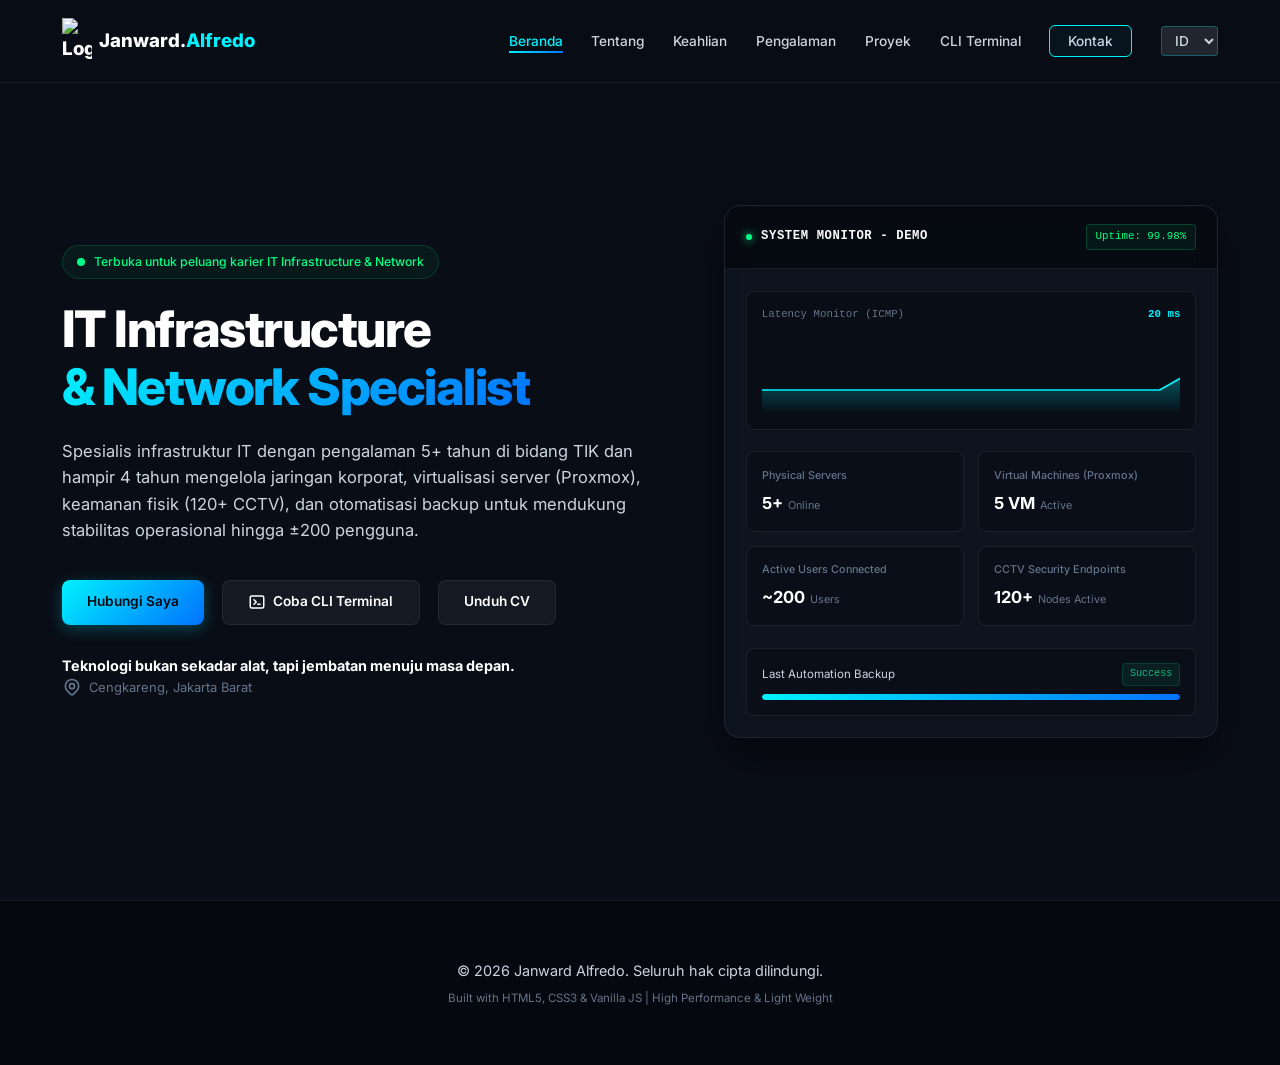
==== commit 9ce5498c: "setelah bagian dipisah beberapa bagian" ====
--- a/index.html
+++ b/index.html
@@ -48,13 +48,13 @@
             </button>
             <nav class="nav-menu" id="nav-menu">
                 <ul>
-                    <li data-i18n="navHome"><a href="index.html" class="nav-link active">Beranda</a></li>
-                    <li data-i18n="navAbout"><a href="tentang.html" class="nav-link">Tentang</a></li>
-                    <li data-i18n="navSkills"><a href="keahlian.html" class="nav-link">Keahlian</a></li>
-                    <li data-i18n="navExperience"><a href="pengalaman.html" class="nav-link">Pengalaman</a></li>
-                    <li data-i18n="navProjects"><a href="proyek.html" class="nav-link">Proyek</a></li>
-                    <li data-i18n="navTerminal"><a href="terminal.html" class="nav-link">CLI Terminal</a></li>
-                    <li data-i18n="navContact"><a href="kontak.html" class="nav-link btn-contact-nav" data-i18n="navContact">Kontak</a></li>
+                    <li><a href="index.html" class="nav-link active">Beranda</a></li>
+                    <li><a href="tentang.html" class="nav-link">Tentang</a></li>
+                    <li><a href="keahlian.html" class="nav-link">Keahlian</a></li>
+                    <li><a href="pengalaman.html" class="nav-link">Pengalaman</a></li>
+                    <li><a href="proyek.html" class="nav-link">Proyek</a></li>
+                    <li><a href="terminal.html" class="nav-link">CLI Terminal</a></li>
+                    <li><a href="kontak.html" class="nav-link btn-contact-nav" data-i18n="navContact">Kontak</a></li>
                     <li>
                         <select class="lang-dropdown" aria-label="Pilih bahasa" onchange="setLanguage(this.value)">
                             <option value="id">ID</option>
--- a/index.css
+++ b/index.css
@@ -52,7 +52,7 @@
 
 html {
     scroll-behavior: smooth;
-    font-size: 16px;
+    font-size: 90%;
     background-color: var(--bg-dark);
 }
 
